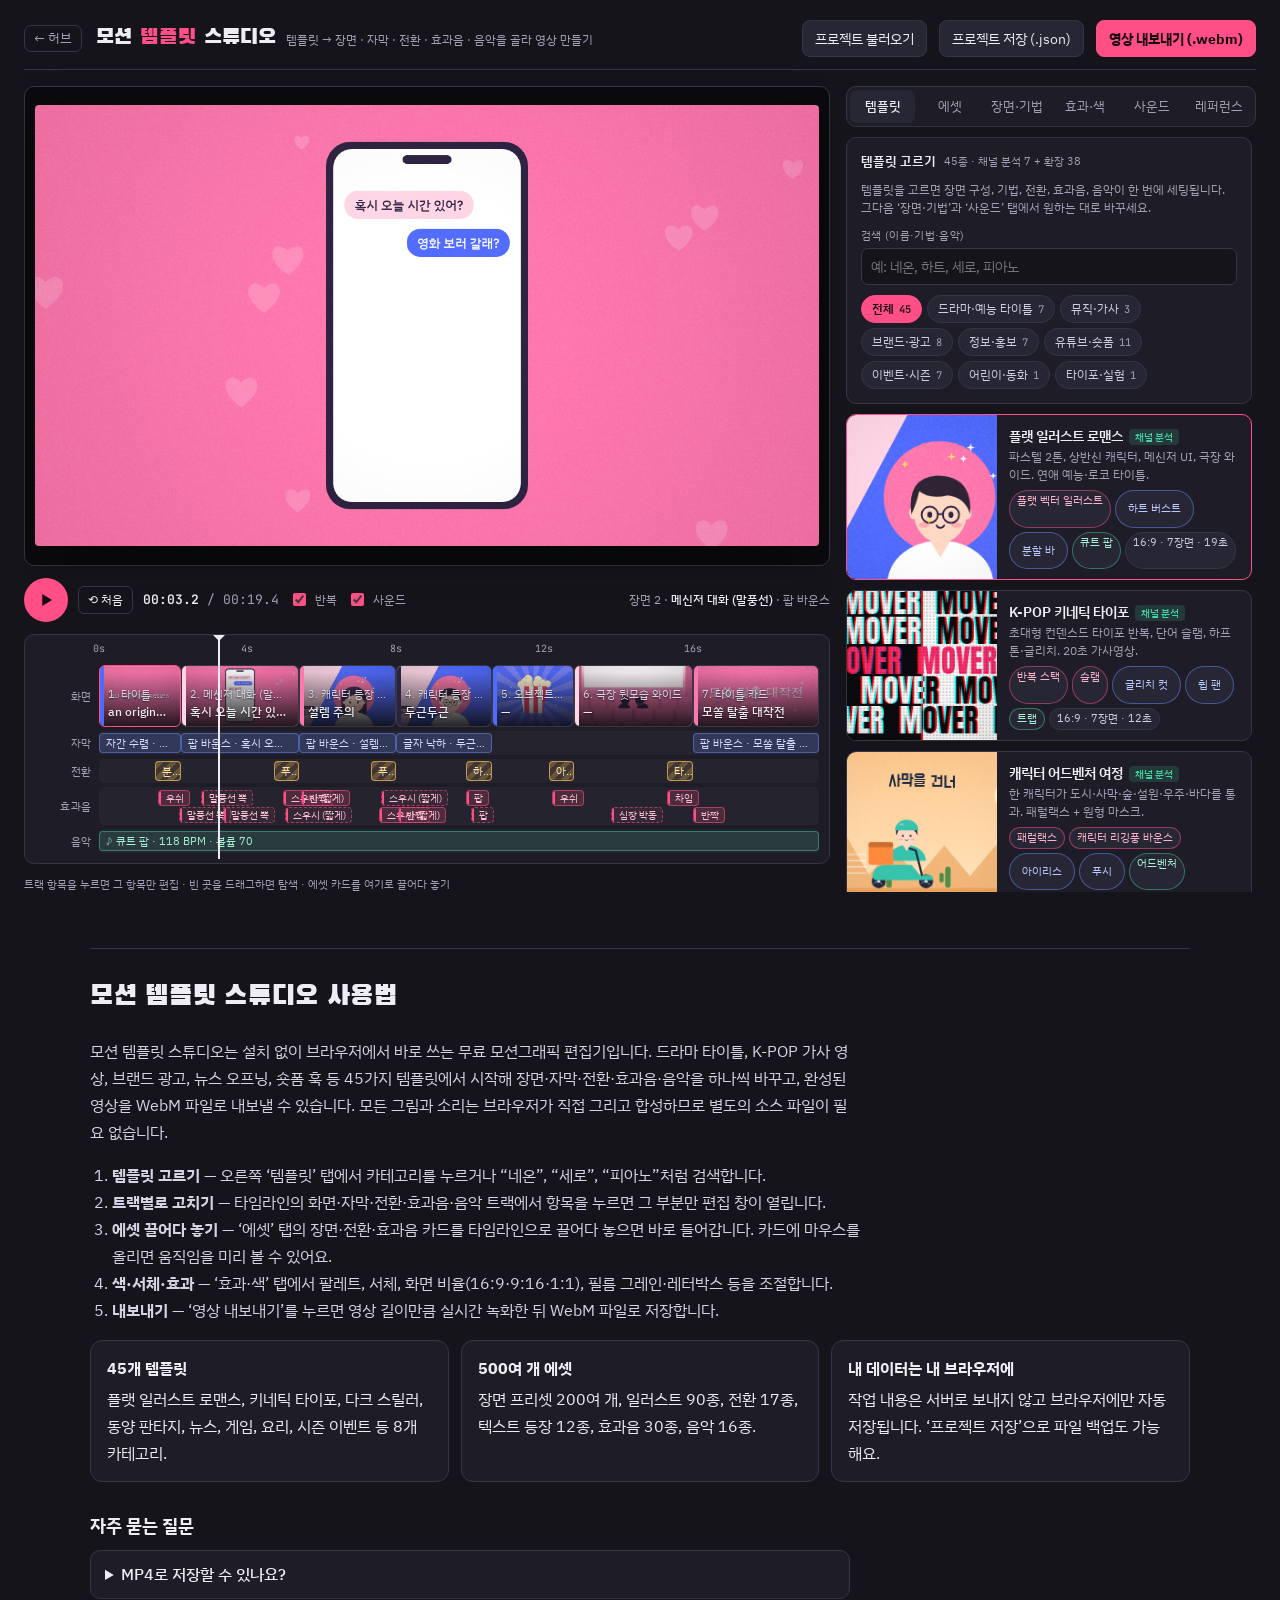
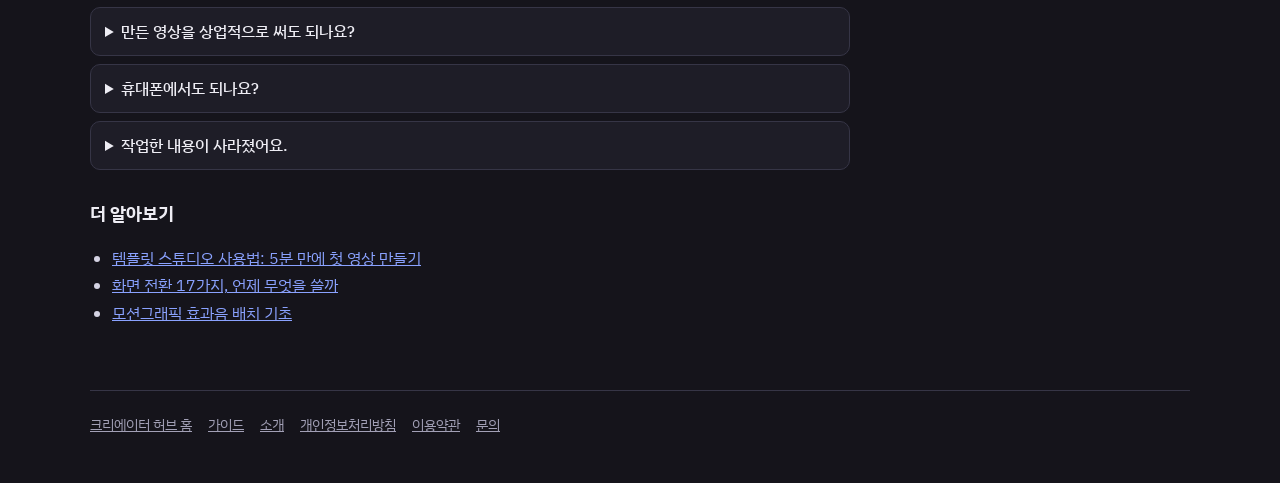
==== template-studio/index.html @ 1c4affe3 "Creator Hub: hub site, motion template studio, guides, AdSense-ready setup - Hub home, 5 motion grap" ====
<!doctype html>
<html lang="ko">
<head>
<meta charset="utf-8">
<meta name="viewport" content="width=device-width,initial-scale=1,viewport-fit=cover">
<title>모션 템플릿 스튜디오 — 무료 모션그래픽 템플릿 편집기 | Creator Hub</title>
<meta name="description" content="45개 모션그래픽 템플릿과 500여 개 에셋으로 장면·자막·전환·효과음·음악을 트랙별로 편집하고 WebM 영상으로 내보내는 무료 브라우저 도구. 설치·가입 없음.">
<link rel="canonical" href="https://xodid9977.github.io/creator-hub/template-studio/">
<meta property="og:type" content="website">
<meta property="og:site_name" content="Creator Hub">
<meta property="og:title" content="모션 템플릿 스튜디오">
<meta property="og:description" content="45개 모션그래픽 템플릿과 500여 개 에셋으로 장면·자막·전환·효과음·음악을 트랙별로 편집하고 WebM 영상으로 내보내는 무료 브라우저 도구. 설치·가입 없음.">
<meta property="og:url" content="https://xodid9977.github.io/creator-hub/template-studio/">
<meta name="theme-color" content="#15141b">
<link rel="icon" href="../assets/favicon.svg" type="image/svg+xml">
<!-- ADSENSE:START -->
<!-- ADSENSE:END -->
<link rel="preconnect" href="https://fonts.googleapis.com">
<link rel="preconnect" href="https://fonts.gstatic.com" crossorigin>
<link rel="stylesheet" href="https://fonts.googleapis.com/css2?family=Anton&family=Black+Han+Sans&family=Do+Hyeon&family=Gaegu:wght@400;700&family=Press+Start+2P&family=Gowun+Batang:wght@400;700&family=IBM+Plex+Sans+KR:wght@400;500;700&family=JetBrains+Mono:wght@400;600&family=Jua&family=Nanum+Brush+Script&family=Nanum+Myeongjo:wght@400;800&display=swap">
<style>
/* Layout: editing-suite shell — preview + timeline on the left, a tabbed inspector on the right; stacks on phones. Single dark look, like an NLE. */
:root{
  --ink:#15141b; --panel:#1e1d27; --panel-2:#272634; --line:#363546; --fg:#eeedf4; --muted:#a2a0b6;
  --accent:#ff4f86; --accent-2:#6b8bff; --ok:#45d6a6; --warn:#ffc35a;
  --f-display:"Black Han Sans","Do Hyeon",sans-serif;
  --f-body:"IBM Plex Sans KR",system-ui,sans-serif;
  --f-mono:"JetBrains Mono",ui-monospace,Consolas,monospace;
  color-scheme:dark;
}
html,body{height:100%}
body{background:var(--ink);color:var(--fg);font-family:var(--f-body);font-size:14px;line-height:1.5;
  padding-left:max(16px,env(safe-area-inset-left,0px));padding-right:max(16px,env(safe-area-inset-right,0px));padding-block:0;box-sizing:border-box}
*{box-sizing:border-box}
button,input,select,textarea{font:inherit;color:inherit}
button{cursor:pointer}
:focus-visible{outline:2px solid var(--accent-2);outline-offset:2px}
.app{display:grid;grid-template-columns:minmax(0,1fr) 410px;grid-template-rows:auto minmax(0,1fr);gap:0 16px;height:100%;max-width:1680px;margin:0 auto}
header.top{grid-column:1/-1;display:flex;align-items:center;gap:12px;flex-wrap:wrap;padding-block:12px;border-bottom:1px solid var(--line)}
.brand{display:flex;align-items:baseline;gap:10px;margin-right:auto;min-width:0}
.brand b{font-family:var(--f-display);font-size:22px;font-weight:400;letter-spacing:.01em}
.brand b i{font-style:normal;color:var(--accent)}
.brand span{color:var(--muted);font-size:12px}
.btn{border:1px solid var(--line);background:var(--panel-2);border-radius:8px;padding:7px 12px;display:inline-flex;align-items:center;gap:6px;white-space:nowrap}
.btn:hover{border-color:#4a4960}
.btn.primary{background:var(--accent);border-color:var(--accent);color:#1a0b12;font-weight:700}
.btn.primary:hover{filter:brightness(1.08)}
.btn.sm{padding:4px 9px;font-size:12px;border-radius:6px}
.btn.ghost{background:transparent}
.btn[disabled]{opacity:.45;cursor:not-allowed}
main.stage{display:flex;flex-direction:column;gap:12px;min-width:0;min-height:0;padding-block:16px;overflow:auto}
.viewer{background:#0b0b0f;border:1px solid var(--line);border-radius:10px;display:flex;align-items:center;justify-content:center;padding:10px;min-height:0;flex:1 1 auto}
.viewer canvas{display:block;max-width:100%;max-height:min(62vh,720px);width:auto;height:auto;border-radius:4px;background:#000;box-shadow:0 10px 40px rgba(0,0,0,.45)}
.transport{display:flex;align-items:center;gap:10px;flex-wrap:wrap}
.play{width:44px;height:44px;border-radius:50%;border:0;background:var(--accent);color:#1a0b12;display:grid;place-items:center}
.play svg{width:18px;height:18px}
.tc{font-family:var(--f-mono);font-variant-numeric:tabular-nums;font-size:13px;color:var(--muted)}
.tc b{color:var(--fg);font-weight:600}
.toggle{display:inline-flex;align-items:center;gap:6px;color:var(--muted);font-size:12px;cursor:pointer;user-select:none}
.toggle input{accent-color:var(--accent)}
.now{margin-left:auto;font-size:12px;color:var(--muted);min-width:0;overflow:hidden;text-overflow:ellipsis;white-space:nowrap}
.now b{color:var(--fg);font-weight:500}
/* timeline */
.tl{position:relative;background:var(--panel);border:1px solid var(--line);border-radius:10px;padding:26px 10px 10px;user-select:none;touch-action:none}
.tl-ruler{position:absolute;left:10px;right:10px;top:6px;height:14px;font-family:var(--f-mono);font-size:10px;color:var(--muted)}
.tl-ruler span{position:absolute;transform:translateX(-50%)}
.tl-track{position:relative;height:58px;display:flex;gap:0}
.tl-clip{position:relative;height:100%;border-radius:6px;padding:6px 8px;overflow:hidden;border:1px solid rgba(255,255,255,.08);background:var(--panel-2);min-width:0;text-align:left;cursor:pointer}
.tl-clip .k{display:block;font-size:11px;color:var(--muted);white-space:nowrap;overflow:hidden;text-overflow:ellipsis}
.tl-clip .x{display:block;font-size:12px;font-weight:500;white-space:nowrap;overflow:hidden;text-overflow:ellipsis}
.tl-clip .sw{position:absolute;left:0;top:0;bottom:0;width:4px}
.tl-clip.sel{border-color:var(--accent);box-shadow:inset 0 0 0 1px var(--accent)}
.tl-tr{position:absolute;top:-4px;bottom:-4px;border-radius:5px;background:repeating-linear-gradient(135deg,rgba(107,139,255,.35) 0 5px,rgba(107,139,255,.12) 5px 10px);border:1px solid rgba(107,139,255,.6);pointer-events:none}
.tl-cue{position:absolute;bottom:-8px;width:2px;height:6px;background:var(--warn);border-radius:1px}
.tl-head{position:absolute;top:2px;bottom:4px;width:2px;background:var(--fg);pointer-events:none}
.tl-head:before{content:"";position:absolute;top:-2px;left:-5px;border:6px solid transparent;border-top-color:var(--fg)}
.legend{display:flex;gap:14px;flex-wrap:wrap;font-size:11px;color:var(--muted)}
.legend i{display:inline-block;width:12px;height:8px;border-radius:2px;margin-right:5px;vertical-align:middle}
/* inspector */
aside.insp{display:flex;flex-direction:column;min-height:0;padding-block:16px}
.tabs{display:flex;gap:2px;background:var(--panel);border:1px solid var(--line);border-radius:10px;padding:3px}
.tabs button{flex:1;border:0;background:transparent;border-radius:7px;padding:7px 4px;color:var(--muted);font-size:13px}
.tabs button[aria-selected="true"]{background:var(--panel-2);color:var(--fg);font-weight:500}
.pane{flex:1;overflow:auto;margin-top:10px;padding-right:4px;min-height:0}
.sec{background:var(--panel);border:1px solid var(--line);border-radius:10px;padding:14px;margin-bottom:10px}
.sec h3{margin:0 0 10px;font-size:13px;font-weight:600;display:flex;align-items:center;gap:8px}
.sec h3 small{font-weight:400;color:var(--muted);font-size:11px}
.hint{color:var(--muted);font-size:12px;margin:0 0 10px;text-wrap:pretty}
.field{display:grid;gap:4px;margin-bottom:10px}
.field label,.lbl{font-size:11px;color:var(--muted);letter-spacing:.03em}
.row2{display:grid;grid-template-columns:1fr 1fr;gap:8px}
select,input[type=text],textarea,input[type=number]{width:100%;background:var(--ink);border:1px solid var(--line);border-radius:7px;padding:7px 9px}
textarea{resize:vertical;min-height:58px}
input[type=range]{width:100%;accent-color:var(--accent)}
.rangeval{font-family:var(--f-mono);font-size:11px;color:var(--fg);float:right}
/* template cards */
.tgrid{display:grid;grid-template-columns:1fr;gap:10px}
.tcard{background:var(--panel);border:1px solid var(--line);border-radius:10px;overflow:hidden;display:grid;grid-template-columns:150px minmax(0,1fr);text-align:left;padding:0}
.tcard.cur{border-color:var(--accent)}
.tcard canvas{width:150px;height:100%;min-height:96px;object-fit:cover;display:block;background:#000}
.tcard .b{padding:10px 12px;min-width:0}
.tcard .n{font-weight:600;font-size:14px;margin-bottom:2px}
.catbar{display:flex;flex-wrap:wrap;gap:5px}
.catbar button{border:1px solid var(--line);background:var(--panel-2);border-radius:99px;padding:4px 10px;font-size:12px;color:#cfcde0}
.catbar button span{color:var(--muted);font-family:var(--f-mono);font-size:10.5px;margin-left:2px}
.catbar button[aria-pressed="true"]{background:var(--accent);border-color:var(--accent);color:#1a0b12;font-weight:600}
.catbar button[aria-pressed="true"] span{color:#1a0b12}
.tcard .d{font-size:12px;color:var(--muted);margin-bottom:6px}
.chips{display:flex;flex-wrap:wrap;gap:4px}
.chip{font-size:10.5px;padding:2px 7px;border-radius:99px;background:var(--panel-2);color:#cfcde0;border:1px solid var(--line);white-space:nowrap}
.chip.a{border-color:rgba(255,79,134,.5);color:#ffb3cb}
.chip.b{border-color:rgba(107,139,255,.5);color:#bccbff}
.chip.c{border-color:rgba(69,214,166,.45);color:#a6f0d6}
/* scene list */
.slist{display:grid;gap:4px;margin-bottom:10px}
.sitem{display:grid;grid-template-columns:22px 8px minmax(0,1fr) auto;align-items:center;gap:8px;padding:7px 9px;border-radius:8px;border:1px solid transparent;background:var(--panel-2);text-align:left}
.sitem.sel{border-color:var(--accent)}
.sitem .i{font-family:var(--f-mono);font-size:11px;color:var(--muted)}
.sitem .sw{width:8px;height:22px;border-radius:2px}
.sitem .t{min-width:0;overflow:hidden;text-overflow:ellipsis;white-space:nowrap;font-size:13px}
.sitem .t small{color:var(--muted);margin-left:6px}
.sitem .d{font-family:var(--f-mono);font-size:11px;color:var(--muted)}
.tools{display:flex;gap:6px;flex-wrap:wrap}
.swatches{display:flex;gap:6px;flex-wrap:wrap}
.swatches label{display:grid;gap:2px;justify-items:center;font-size:10px;color:var(--muted)}
.swatches input{width:42px;height:32px;border:1px solid var(--line);border-radius:6px;background:none;padding:2px}
/* sound */
.mlist{display:grid;gap:6px}
.mitem{display:grid;grid-template-columns:auto minmax(0,1fr) auto;gap:10px;align-items:center;padding:8px 10px;border-radius:8px;background:var(--panel-2);border:1px solid transparent}
.mitem.sel{border-color:var(--accent)}
.mitem input{accent-color:var(--accent)}
.mitem .n{font-size:13px;font-weight:500}
.mitem .d{font-size:11px;color:var(--muted)}
.sfxgrid{display:grid;grid-template-columns:repeat(3,minmax(0,1fr));gap:6px}
.sfxbtn{display:flex;align-items:center;gap:6px;padding:7px 8px;border-radius:7px;background:var(--panel-2);border:1px solid var(--line);font-size:12px;text-align:left;min-width:0}
.sfxbtn span{overflow:hidden;text-overflow:ellipsis;white-space:nowrap}
.sfxbtn:before{content:"";flex:none;border-left:7px solid var(--accent);border-top:5px solid transparent;border-bottom:5px solid transparent}
/* reference */
.ref h4{margin:0 0 4px;font-size:14px}
.ref .obs{margin:6px 0 8px;padding-left:16px;color:#d5d3e4;font-size:12.5px}
.ref .obs li{margin-bottom:2px}
.vlist{display:grid;gap:2px;margin-top:6px}
.vlist a{color:var(--accent-2);font-size:12px;text-decoration:none;display:flex;justify-content:space-between;gap:8px}
.vlist a:hover{text-decoration:underline}
.vlist a span{color:var(--muted);font-family:var(--f-mono);font-size:11px;flex:none}
.badge{font-size:10px;padding:1px 6px;border-radius:4px;background:rgba(69,214,166,.15);color:var(--ok);margin-left:6px;font-weight:500}
.badge.inf{background:rgba(255,195,90,.12);color:var(--warn)}
.dict{display:grid;gap:6px}
.dict .it{display:grid;grid-template-columns:minmax(0,1fr) auto;gap:8px;align-items:center;padding:7px 9px;border-radius:7px;background:var(--panel-2)}
.dict .it b{font-size:12.5px;font-weight:500}
.dict .it p{margin:0;font-size:11.5px;color:var(--muted)}
/* toast + modal */
.toast{position:fixed;left:50%;bottom:calc(20px + env(safe-area-inset-bottom,0px));transform:translateX(-50%);background:var(--panel-2);border:1px solid var(--line);padding:9px 14px;border-radius:9px;display:flex;gap:10px;align-items:center;z-index:50;box-shadow:0 8px 30px rgba(0,0,0,.4);max-width:calc(100vw - 32px)}
.modal{position:fixed;inset:0;background:rgba(5,5,8,.72);display:grid;place-items:center;z-index:40;padding:16px}
.modal .card{background:var(--panel);border:1px solid var(--line);border-radius:12px;padding:18px;width:min(640px,100%);max-height:100%;overflow:auto}
.modal h2{margin:0 0 6px;font-size:16px}
.bar{height:6px;border-radius:3px;background:var(--panel-2);overflow:hidden;margin:12px 0}
.bar i{display:block;height:100%;width:0;background:var(--accent)}
.modal video{width:100%;border-radius:8px;background:#000;margin:8px 0}
/* wide inspector (asset library) */
.app.wide{grid-template-columns:minmax(0,1fr) min(780px,56vw)}
.tabs button{padding:7px 2px;font-size:12.5px}
/* timeline thumbnails */
.tl-clip{padding:0}
.tl-clip .tl-th{position:absolute;inset:0;width:100%;height:100%;object-fit:cover;display:block;opacity:.92}
.tl-clip .lab{position:absolute;left:0;right:0;bottom:0;padding:14px 8px 5px;background:linear-gradient(transparent,rgba(10,10,14,.88));text-align:left}
.tl-clip .k,.tl-clip .x{text-shadow:0 1px 2px rgba(0,0,0,.6)}
.tl-clip .k{color:#d5d3e4}
.tl-track{height:62px}
/* multi-track timeline */
.tl{padding:26px 10px 10px 74px}
.tl-ruler{left:74px}
.tl-row{position:relative;margin-top:4px}
.tl-lab{position:absolute;left:-66px;width:58px;top:50%;transform:translateY(-50%);font-size:11px;color:var(--muted);text-align:right;letter-spacing:.02em}
.tl-lane{position:relative;height:24px;background:rgba(255,255,255,.03);border-radius:5px}
.tl-lane.sfx{height:38px}
.tl-it{position:absolute;top:2px;bottom:2px;border-radius:4px;padding:0 6px;font-size:10.5px;line-height:18px;white-space:nowrap;overflow:hidden;text-overflow:ellipsis;border:1px solid transparent;cursor:pointer;min-width:8px;text-align:left}
.tl-it.text{background:rgba(107,139,255,.2);border-color:rgba(107,139,255,.5);color:#d6deff}
.tl-it.trans{background:repeating-linear-gradient(135deg,rgba(255,195,90,.3) 0 5px,rgba(255,195,90,.12) 5px 10px);border-color:rgba(255,195,90,.65);color:#ffe2ad}
.tl-it.sfx{top:auto;bottom:auto;height:16px;line-height:14px;font-size:10px;padding:0 5px 0 7px;max-width:96px;background:rgba(255,79,134,.18);border-color:rgba(255,79,134,.55);color:#ffc1d4}
.tl-it.sfx:before{content:"";position:absolute;left:0;top:0;bottom:0;width:2px;background:var(--accent)}
.tl-it.sfx.auto{background:rgba(255,79,134,.08);border-style:dashed}
.tl-it.music{left:0;right:0;background:rgba(69,214,166,.13);border-color:rgba(69,214,166,.45);color:#a6f0d6}
.tl-it.music.none{background:transparent;border-style:dashed;color:var(--muted)}
.tl-it.sel{box-shadow:0 0 0 2px var(--fg);z-index:2}
.tl-it:hover{filter:brightness(1.2)}
/* focus bar in scene pane */
.focusbar{display:flex;align-items:center;gap:8px;flex-wrap:wrap}
.focusbar h3{margin:0}
.seg{display:flex;gap:2px;background:var(--ink);border:1px solid var(--line);border-radius:8px;padding:2px;width:100%}
.seg button{flex:1;border:0;background:transparent;border-radius:6px;padding:5px 2px;font-size:12px;color:var(--muted)}
.seg button[aria-pressed="true"]{background:var(--panel-2);color:var(--fg);font-weight:600}
.seg button i{display:inline-block;width:8px;height:8px;border-radius:2px;margin-right:4px;vertical-align:middle}
.cuelist{display:grid;gap:4px;margin-bottom:10px}
.cue{display:grid;grid-template-columns:52px 64px minmax(0,1fr) auto;gap:6px;align-items:center;padding:5px 7px;background:var(--panel-2);border-radius:7px;font-size:12px}
.cue .tm{font-family:var(--f-mono);font-size:11px;color:var(--muted)}
.cue .src{font-size:11px;color:#ffc1d4}
.cue select{padding:4px 6px;font-size:12px}
.cue.hi{box-shadow:0 0 0 2px var(--accent)}
.tl-drop{position:absolute;top:22px;bottom:6px;width:3px;background:var(--ok);border-radius:2px;pointer-events:none;box-shadow:0 0 0 3px rgba(69,214,166,.25);z-index:3}
.tl-drop.box{width:auto;background:rgba(69,214,166,.18);border:2px solid var(--ok)}
.tl.dragging{outline:2px dashed rgba(69,214,166,.6);outline-offset:3px}
/* storyboard list */
.sitem{grid-template-columns:104px minmax(0,1fr);gap:10px;padding:6px}
.sitem canvas{width:104px;height:58px;border-radius:5px;display:block;background:#000}
.sitem .t{display:grid;gap:1px;white-space:normal}
.sitem .t b{font-weight:500;font-size:13px;overflow:hidden;text-overflow:ellipsis;white-space:nowrap}
.sitem .t .i{font-family:var(--f-mono);font-size:10.5px;color:var(--muted)}
.sitem .t .mini{font-size:11px;color:var(--muted);overflow:hidden;text-overflow:ellipsis;white-space:nowrap}
/* visual pickers */
.pick{border:1px solid var(--line);border-radius:9px;margin-bottom:10px;background:var(--ink)}
.pick summary{display:grid;grid-template-columns:96px minmax(0,1fr) auto;gap:10px;align-items:center;padding:6px;cursor:pointer;list-style:none}
.pick summary::-webkit-details-marker{display:none}
.pick summary canvas{width:96px;height:54px;border-radius:5px;background:#000;display:block}
.pick summary small{display:block;font-size:11px;color:var(--muted)}
.pick summary b{font-weight:500;font-size:13px}
.pick .pchev{font-size:11.5px;color:var(--accent-2);padding-right:6px}
.pick[open] .pchev{color:var(--muted)}
.pgrid{display:grid;grid-template-columns:repeat(auto-fill,minmax(104px,1fr));gap:6px;padding:0 6px 8px;max-height:360px;overflow:auto}
.pitem{display:grid;gap:3px;padding:3px;border-radius:7px;border:1px solid transparent;background:var(--panel-2);text-align:left;font-size:11px;color:#cfcde0;min-width:0}
.pitem canvas{width:100%;height:auto;aspect-ratio:16/9;border-radius:4px;display:block;background:#000}
.pitem span{overflow:hidden;text-overflow:ellipsis;white-space:nowrap;padding:0 2px}
.pitem.on{border-color:var(--accent)}
.pitem:hover{border-color:#5a5970}
/* asset library */
.libhead{display:flex;gap:8px;align-items:center;flex-wrap:wrap}
.libhead input{flex:1;min-width:160px}
.agrid{display:grid;grid-template-columns:repeat(auto-fill,minmax(160px,1fr));gap:8px}
.acard{background:var(--panel);border:1px solid var(--line);border-radius:9px;overflow:hidden;display:flex;flex-direction:column;min-width:0;cursor:grab}
.acard:active{cursor:grabbing}
.acard:hover{border-color:#55546c}
.acard canvas{width:100%;height:auto;aspect-ratio:16/9;display:block;background:#000}
.acard .ab{padding:7px 8px 8px;display:grid;gap:2px;min-width:0}
.acard .ab b{font-size:12.5px;font-weight:500;overflow:hidden;text-overflow:ellipsis;white-space:nowrap}
.acard .ab small{font-size:11px;color:var(--muted);overflow:hidden;text-overflow:ellipsis;white-space:nowrap}
.acard .aact{display:flex;gap:4px;flex-wrap:wrap;margin-top:4px}
.acard .aact button{border:1px solid var(--line);background:var(--panel-2);border-radius:6px;padding:3px 7px;font-size:11px}
.acard .aact button:first-child{background:var(--accent);border-color:var(--accent);color:#1a0b12;font-weight:600}
.acard .aact button.danger{color:#ff9aa9}
.libstatus{font-size:12px;color:var(--muted);display:flex;gap:6px;align-items:center}
.libstatus i{width:8px;height:8px;border-radius:50%;background:var(--muted);display:inline-block}
.libstatus.live i{background:var(--ok)}
.empty{border:1px dashed var(--line);border-radius:10px;padding:18px;text-align:center;color:var(--muted);font-size:12.5px}
@media (max-width:980px){
  .app{grid-template-columns:minmax(0,1fr);grid-template-rows:auto auto auto;height:auto}
  main.stage{overflow:visible}
  aside.insp{padding-top:0}
  .pane{overflow:visible}
  .viewer canvas{max-height:70vh}
}
@media (max-width:520px){
  .tcard{grid-template-columns:110px minmax(0,1fr)}
  .tcard canvas{width:110px}
  .sfxgrid{grid-template-columns:repeat(2,minmax(0,1fr))}
  .brand span{display:none}
}
@media (prefers-reduced-motion:reduce){*{scroll-behavior:auto}}
</style>

<style>
/* standalone page: app fills the first screen, guide content below */
html,body{height:auto}
.app{height:100vh;height:100dvh;min-height:680px}
.hub-back{color:var(--muted);text-decoration:none;font-size:13px;border:1px solid var(--line);border-radius:7px;padding:3px 9px;margin-right:4px;align-self:center}
.hub-back:hover{color:var(--fg);border-color:#55546c}
.tool-about{max-width:1100px;margin:40px auto 0;padding-block:24px 8px;border-top:1px solid var(--line);font-size:15.5px;line-height:1.75}
.tool-about h2{font-family:var(--f-display);font-weight:400;font-size:28px;margin:0 0 8px}
.tool-about h3{font-size:18px;margin:28px 0 8px}
.tool-about p,.tool-about li{color:#d5d3e4;max-width:760px}
.tool-about ol,.tool-about ul{padding-left:22px}
.tool-about a{color:#8aa2ff}
.tool-about .cols{display:grid;grid-template-columns:repeat(auto-fit,minmax(260px,1fr));gap:12px;margin-top:12px}
.tool-about .cols div{background:var(--panel);border:1px solid var(--line);border-radius:12px;padding:14px 16px}
.tool-about .cols b{display:block;margin-bottom:4px}
.tool-about details{background:var(--panel);border:1px solid var(--line);border-radius:10px;padding:10px 14px;margin-bottom:8px;max-width:760px}
.tool-about summary{cursor:pointer;font-weight:500}
.ad-slot{margin:28px auto;text-align:center;max-width:970px}
.ad-slot[hidden]{display:none!important}
.ad-label{display:block;font-size:11px;color:var(--muted);letter-spacing:.08em;margin-bottom:4px}
.studio-foot{max-width:1100px;margin:40px auto 0;padding-block:24px 40px;border-top:1px solid var(--line);color:var(--muted);font-size:13.5px;display:flex;gap:16px;flex-wrap:wrap}
.studio-foot a{color:var(--muted)}
@media (max-width:980px){.app{height:auto;min-height:0}}
</style>
</head>
<body>
<div class="app">
  <header class="top">
    <div class="brand"><a class="hub-back" href="../">← 허브</a><b>모션 <i>템플릿</i> 스튜디오</b><span>템플릿 → 장면 · 자막 · 전환 · 효과음 · 음악을 골라 영상 만들기</span></div>
    <button class="btn" id="btn-import" type="button">프로젝트 불러오기</button>
    <button class="btn" id="btn-save" type="button">프로젝트 저장 (.json)</button>
    <button class="btn primary" id="btn-export" type="button">영상 내보내기 (.webm)</button>
    <input type="file" id="file-import" accept=".json,application/json" hidden>
  </header>

  <main class="stage">
    <div class="viewer"><canvas id="cv" width="1280" height="720" aria-label="미리보기"></canvas></div>
    <div class="transport">
      <button class="play" id="btn-play" type="button" aria-label="재생"><svg viewBox="0 0 24 24" fill="currentColor"><path id="play-ico" d="M7 4l13 8-13 8z"/></svg></button>
      <button class="btn sm ghost" id="btn-start" type="button" aria-label="처음으로">⟲ 처음</button>
      <div class="tc"><b id="tc-now">00:00.0</b> / <span id="tc-total">00:00.0</span></div>
      <label class="toggle"><input type="checkbox" id="chk-loop" checked> 반복</label>
      <label class="toggle"><input type="checkbox" id="chk-sound" checked> 사운드</label>
      <div class="now" id="now-label"></div>
    </div>
    <div class="tl" id="tl">
      <div class="tl-ruler" id="tl-ruler"></div>
      <div class="tl-row"><span class="tl-lab">화면</span><div class="tl-track" id="tl-track"></div></div>
      <div class="tl-row"><span class="tl-lab">자막</span><div class="tl-lane" id="tl-text"></div></div>
      <div class="tl-row"><span class="tl-lab">전환</span><div class="tl-lane" id="tl-trans"></div></div>
      <div class="tl-row"><span class="tl-lab">효과음</span><div class="tl-lane sfx" id="tl-sfx"></div></div>
      <div class="tl-row"><span class="tl-lab">음악</span><div class="tl-lane" id="tl-music"></div></div>
      <div class="tl-head" id="tl-head"></div>
      <div class="tl-drop" id="tl-drop" hidden></div>
    </div>
    <div class="legend"><span>트랙 항목을 누르면 그 항목만 편집 · 빈 곳을 드래그하면 탐색 · 에셋 카드를 여기로 끌어다 놓기</span></div>
  </main>

  <aside class="insp">
    <div class="tabs" role="tablist">
      <button role="tab" data-tab="tpl" aria-selected="true">템플릿</button>
      <button role="tab" data-tab="lib" aria-selected="false">에셋</button>
      <button role="tab" data-tab="scene" aria-selected="false">장면·기법</button>
      <button role="tab" data-tab="look" aria-selected="false">효과·색</button>
      <button role="tab" data-tab="sound" aria-selected="false">사운드</button>
      <button role="tab" data-tab="ref" aria-selected="false">레퍼런스</button>
    </div>
    <div class="pane" id="pane"></div>
  </aside>
</div>
<section class="tool-about" id="how-to">
<h2>모션 템플릿 스튜디오 사용법</h2>
<p>모션 템플릿 스튜디오는 설치 없이 브라우저에서 바로 쓰는 무료 모션그래픽 편집기입니다. 드라마 타이틀, K-POP 가사 영상, 브랜드 광고, 뉴스 오프닝, 숏폼 훅 등 45가지 템플릿에서 시작해 장면·자막·전환·효과음·음악을 하나씩 바꾸고, 완성된 영상을 WebM 파일로 내보낼 수 있습니다. 모든 그림과 소리는 브라우저가 직접 그리고 합성하므로 별도의 소스 파일이 필요 없습니다.</p>
<ol>
<li><b>템플릿 고르기</b> — 오른쪽 ‘템플릿’ 탭에서 카테고리를 누르거나 “네온”, “세로”, “피아노”처럼 검색합니다.</li>
<li><b>트랙별로 고치기</b> — 타임라인의 화면·자막·전환·효과음·음악 트랙에서 항목을 누르면 그 부분만 편집 창이 열립니다.</li>
<li><b>에셋 끌어다 놓기</b> — ‘에셋’ 탭의 장면·전환·효과음 카드를 타임라인으로 끌어다 놓으면 바로 들어갑니다. 카드에 마우스를 올리면 움직임을 미리 볼 수 있어요.</li>
<li><b>색·서체·효과</b> — ‘효과·색’ 탭에서 팔레트, 서체, 화면 비율(16:9·9:16·1:1), 필름 그레인·레터박스 등을 조절합니다.</li>
<li><b>내보내기</b> — ‘영상 내보내기’를 누르면 영상 길이만큼 실시간 녹화한 뒤 WebM 파일로 저장합니다.</li>
</ol>
<div class="ad-slot" data-slot="studio-about" hidden></div>
<div class="cols">
<div><b>45개 템플릿</b>플랫 일러스트 로맨스, 키네틱 타이포, 다크 스릴러, 동양 판타지, 뉴스, 게임, 요리, 시즌 이벤트 등 8개 카테고리.</div>
<div><b>500여 개 에셋</b>장면 프리셋 200여 개, 일러스트 90종, 전환 17종, 텍스트 등장 12종, 효과음 30종, 음악 16종.</div>
<div><b>내 데이터는 내 브라우저에</b>작업 내용은 서버로 보내지 않고 브라우저에만 자동 저장됩니다. ‘프로젝트 저장’으로 파일 백업도 가능해요.</div>
</div>
<h3>자주 묻는 질문</h3>
<details><summary>MP4로 저장할 수 있나요?</summary><p>브라우저 녹화 기능은 WebM 형식으로 저장합니다. MP4가 필요하면 HandBrake, 캡컷, 프리미어 프로 같은 프로그램에서 WebM을 열어 변환하세요.</p></details>
<details><summary>만든 영상을 상업적으로 써도 되나요?</summary><p>네. 스튜디오의 일러스트·음악·효과음은 모두 코드로 새로 만든 것이라 자유롭게 쓸 수 있습니다. 직접 올린 음악·효과음 파일의 권리는 올린 분이 확인해 주세요.</p></details>
<details><summary>휴대폰에서도 되나요?</summary><p>편집과 미리보기는 됩니다. 다만 끌어다 놓기와 영상 내보내기는 데스크톱 크롬·엣지에서 가장 안정적입니다.</p></details>
<details><summary>작업한 내용이 사라졌어요.</summary><p>작업 내용은 브라우저 저장소에 자동 저장되므로, 브라우저 기록·사이트 데이터를 지우거나 시크릿 창을 닫으면 사라집니다. 중요한 작업은 ‘프로젝트 저장(.json)’으로 파일을 보관하세요.</p></details>
<h3>더 알아보기</h3>
<ul><li><a href="../guides/studio-tutorial.html">템플릿 스튜디오 사용법: 5분 만에 첫 영상 만들기</a></li><li><a href="../guides/transitions.html">화면 전환 17가지, 언제 무엇을 쓸까</a></li><li><a href="../guides/sound-design.html">모션그래픽 효과음 배치 기초</a></li></ul>
</section>
<footer class="studio-foot"><a href="../">크리에이터 허브 홈</a><a href="../guides/">가이드</a><a href="../about.html">소개</a><a href="../privacy.html">개인정보처리방침</a><a href="../terms.html">이용약관</a><a href="../contact.html">문의</a></footer>
<div id="toast-root"></div>
<div id="modal-root"></div>

<script>
/* ============================================================
   0. utilities
============================================================ */
const TAU=Math.PI*2;
const $=s=>document.querySelector(s);
const clamp=(v,a=0,b=1)=>Math.min(b,Math.max(a,v));
const lerp=(a,b,t)=>a+(b-a)*t;
const pr=(t,a,d)=>clamp((t-a)/d);
const E={
  linear:t=>t,
  outCubic:t=>1-Math.pow(1-t,3),
  inCubic:t=>t*t*t,
  inOutCubic:t=>t<.5?4*t*t*t:1-Math.pow(-2*t+2,3)/2,
  outBack:t=>{const c1=1.70158,c3=c1+1;return 1+c3*Math.pow(t-1,3)+c1*Math.pow(t-1,2)},
  outExpo:t=>t>=1?1:1-Math.pow(2,-10*t),
  inOutExpo:t=>t<=0?0:t>=1?1:t<.5?Math.pow(2,20*t-10)/2:(2-Math.pow(2,-20*t+10))/2,
  outElastic:t=>t<=0?0:t>=1?1:Math.pow(2,-10*t)*Math.sin((t*10-.75)*(TAU/3))+1,
};
function hash(a,b=0){let h=Math.imul((a|0)^0x9e3779b9,0x85ebca6b)^Math.imul((b|0)+0x632be5ab,0xc2b2ae35);h^=h>>>15;h=Math.imul(h,0x2c1b3c6d);h^=h>>>12;h=Math.imul(h,0x297a2d39);h^=h>>>15;return (h>>>0)/4294967296}
function hexRgb(h){h=String(h||'#000').replace('#','');if(h.length===3)h=h.split('').map(x=>x+x).join('');const n=parseInt(h,16)||0;return[n>>16&255,n>>8&255,n&255]}
const rgba=(h,a)=>{const[r,g,b]=hexRgb(h);return`rgba(${r},${g},${b},${a})`};
function shade(h,k){const[r,g,b]=hexRgb(h);const f=v=>Math.round(k<0?v*(1+k):v+(255-v)*k);return`rgb(${f(r)},${f(g)},${f(b)})`}
const esc=s=>String(s??'').replace(/[&<>"']/g,c=>({'&':'&amp;','<':'&lt;','>':'&gt;','"':'&quot;',"'":'&#39;'}[c]));
const fmt=t=>{t=Math.max(0,t);const m=Math.floor(t/60),s=t-m*60;return String(m).padStart(2,'0')+':'+s.toFixed(1).padStart(4,'0')};
function rr(c,x,y,w,h,r){c.beginPath();if(c.roundRect)c.roundRect(x,y,w,h,r);else c.rect(x,y,w,h)}
function heartPath(c,cx,cy,s){c.beginPath();c.moveTo(cx,cy+s*.9);c.bezierCurveTo(cx+s*1.45,cy-.05*s,cx+s*.75,cy-s*1.15,cx,cy-s*.42);c.bezierCurveTo(cx-s*.75,cy-s*1.15,cx-s*1.45,cy-.05*s,cx,cy+s*.9);c.closePath()}
function starPath(c,cx,cy,r,r2,n=5,rot=-Math.PI/2){c.beginPath();for(let i=0;i<n*2;i++){const a=rot+i*Math.PI/n,R=i%2?r2:r;c.lineTo(cx+Math.cos(a)*R,cy+Math.sin(a)*R)}c.closePath()}
const mf=m=>440*Math.pow(2,(m-69)/12);

/* ============================================================
   1. fonts
============================================================ */
const FONTS={
  bhs:{label:'블랙한산스 (임팩트 고딕)',css:"'Black Han Sans','Do Hyeon',sans-serif"},
  anton:{label:'Anton (라틴 컨덴스드)',css:"'Anton','Black Han Sans',sans-serif"},
  jua:{label:'주아 (둥근 손글씨풍)',css:"'Jua','Do Hyeon',sans-serif"},
  dohyeon:{label:'도현 (각진 고딕)',css:"'Do Hyeon',sans-serif"},
  gowun:{label:'고운바탕 (시네마 세리프)',css:"'Gowun Batang','Nanum Myeongjo',serif"},
  myeongjo:{label:'나눔명조 (클래식 세리프)',css:"'Nanum Myeongjo',serif"},
  brush:{label:'나눔붓 (붓글씨)',css:"'Nanum Brush Script','Gowun Batang',cursive"},
  plex:{label:'IBM Plex Sans KR (본문)',css:"'IBM Plex Sans KR',sans-serif"},
  mono:{label:'JetBrains Mono (코드·데이터)',css:"'JetBrains Mono',monospace"},
  pixel:{label:'Press Start 2P (픽셀 게임)',css:"'Press Start 2P','Black Han Sans',monospace"},
  gaegu:{label:'개구 (손글씨)',css:"'Gaegu','Jua',cursive"},
};

/* ============================================================
   2. text engine with entrance techniques
============================================================ */
const ENTR={
  none:{label:'없음 (즉시 표시)',d:'기법 없이 바로 보입니다.'},
  fade:{label:'페이드 인',d:'불투명도만 부드럽게 올립니다. 가장 무난한 등장.'},
  pop:{label:'팝 바운스',d:'글자마다 오버슈트 스케일로 튀어나옵니다. 플랫 일러스트·예능 타이틀.'},
  slideUp:{label:'마스크 슬라이드 업',d:'줄 단위 마스크 안에서 아래→위로 올라옵니다. 정보형·프로모션.'},
  typewriter:{label:'타자기',d:'한 글자씩 찍힙니다. 메신저·자막 연출.'},
  slam:{label:'슬램 (임팩트)',d:'큰 배율에서 순간적으로 내리꽂힙니다. 비트 맞춘 키네틱 타이포.'},
  blur:{label:'블러 인',d:'흐림에서 초점이 맞습니다. 시네마틱·판타지 타이틀.'},
  drop:{label:'글자 낙하',d:'글자가 회전하며 떨어져 자리 잡습니다. 경쾌한 캐릭터물.'},
  flicker:{label:'깜빡임 (형광등)',d:'불규칙하게 깜빡이다 켜집니다. 스릴러·호러.'},
  tracking:{label:'자간 수렴',d:'넓은 자간에서 천천히 모입니다. 드라마 크레딧의 정석.'},
  mask:{label:'좌→우 마스크',d:'왼쪽부터 가려진 영역이 열립니다. 그리드·모던 타이틀.'},
  scramble:{label:'글자 스크램블',d:'랜덤 문자가 돌다가 정답으로 고정됩니다. 테크·글리치.'},
};
const SCR='ABCDEFGHJKLMNPQRSTUVWXYZ#%&@$0123456789';
function drawText(c,text,x,y,o){
  if(text==null||text==='')return;
  const size=o.size,ent=o.entrance||'fade';
  const lt=(o.lt||0)-(o.delay||0);
  if(lt<0&&ent!=='none')return;
  const lines=String(text).split('\n');
  const lh=size*(o.lineH||1.12);
  c.save();
  c.font=`${o.weight||'400'} ${size}px ${o.font}`;
  c.textBaseline='middle';
  let spacing=(o.spacing||0)*size,alphaAll=o.alpha??1;
  if(ent==='tracking'){const p=E.outCubic(pr(lt,0,1.8));spacing+=(1-p)*size*.9;alphaAll*=pr(lt,0,1)}
  if(ent==='fade')alphaAll*=E.outCubic(pr(lt,0,.6));
  if(ent==='slam'){const p=pr(lt,0,.16);const s=1+2.4*(1-E.outCubic(p));c.translate(x,y);c.scale(s,s);c.translate(-x,-y);alphaAll*=clamp(p*3)}
  if(o.skew){c.translate(x,y);c.transform(1,0,o.skew,1,0,0);c.translate(-x,-y)}
  const blockH=lh*lines.length;
  let n=0;
  lines.forEach((line,li)=>{
    const chars=[...line];
    const ws=chars.map(ch=>c.measureText(ch).width+spacing);
    const tw=ws.reduce((a,b)=>a+b,0)-spacing;
    const sx=o.align==='left'?x:o.align==='right'?x-tw:x-tw/2;
    const ly=y-blockH/2+lh*(li+.5);
    c.save();
    if(ent==='slideUp'){c.beginPath();c.rect(sx-size,ly-lh*.62,tw+size*2,lh*1.24);c.clip()}
    if(ent==='mask'){const p=E.inOutCubic(pr(lt-li*.15,0,.8));c.beginPath();c.rect(sx-size*.3,ly-lh,(tw+size*.6)*p,lh*2);c.clip()}
    let cx=sx;
    chars.forEach((ch,ci)=>{
      const w=ws[ci];let dy=0,s=1,rot=0,a=alphaAll,blur=0,g=ch;
      switch(ent){
        case'pop':{const p=pr(lt,n*.035,.45);s=E.outBack(p);a*=p>0?1:0;break}
        case'slideUp':{const p=E.outExpo(pr(lt,n*.02+li*.1,.7));dy=(1-p)*lh;break}
        case'typewriter':a*=lt>n*.055?1:0;break;
        case'blur':{const p=pr(lt,n*.02,.9);blur=(1-E.outCubic(p))*size*.22;a*=p;break}
        case'drop':{const p=pr(lt,n*.05,.6);const q=E.outBack(p);dy=-(1-q)*size*1.6;rot=(1-q)*.5*(n%2?1:-1);a*=clamp(p*4);break}
        case'flicker':if(lt<.85)a*=hash(n,Math.floor(lt*24))<lt/.85?1:.08;break;
        case'scramble':{const settle=.25+n*.045;if(lt<settle&&ch.trim()){g=SCR[Math.floor(hash(n,Math.floor(lt*22))*SCR.length)];a*=lt>n*.02?1:0}break}
      }
      if(a>.002&&ch!==' '){
        c.save();c.globalAlpha*=a;
        c.translate(cx+(w-spacing)/2,ly+dy);c.rotate(rot);c.scale(s,s);
        if(blur>.4)c.filter=`blur(${blur.toFixed(1)}px)`;
        const gw=c.measureText(g).width;
        if(o.shadow){c.fillStyle=o.shadow;c.fillText(g,-gw/2+(o.shadowOff||size*.06),(o.shadowOff||size*.06))}
        if(o.stroke){c.lineWidth=o.strokeW||size*.05;c.strokeStyle=o.stroke;c.lineJoin='round';c.strokeText(g,-gw/2,0)}
        if(!o.outline){c.fillStyle=o.color||'#fff';c.fillText(g,-gw/2,0)}
        c.restore();
      }
      cx+=w;n++;
    });
    if(ent==='typewriter'&&li===lines.length-1&&lt<n*.055+.8&&Math.floor(lt*3)%2===0){
      const typed=Math.min(chars.length,Math.max(0,Math.floor(lt/.055)-(n-chars.length)));
      const cxp=sx+ws.slice(0,typed).reduce((a,b)=>a+b,0);
      c.fillStyle=o.color||'#fff';c.fillRect(cxp+2,ly-size*.42,Math.max(2,size*.06),size*.84);
    }
    c.restore();
  });
  c.restore();
}

/* ============================================================
   3. illustration helpers (original flat vector art)
============================================================ */
function drawPerson(c,x,y,sc,cf,lt=0){
  const ink=cf.ink||'#2b2141',skin=cf.skin||'#ffd9c4';
  c.save();c.translate(x,y);c.scale(sc,sc);
  c.fillStyle=cf.hair;
  if(cf.style==='long'){rr(c,-98,-318,196,280,95);c.fill()}
  if(cf.style==='bob'){rr(c,-102,-312,204,196,92);c.fill()}
  c.fillStyle=cf.shirt;c.beginPath();c.ellipse(0,0,150,122,0,Math.PI,0);c.fill();
  c.fillStyle=skin;rr(c,-24,-152,48,44,10);c.fill();
  c.beginPath();c.moveTo(-28,-120);c.lineTo(28,-120);c.lineTo(0,-74);c.closePath();c.fill();
  c.beginPath();c.ellipse(-76,-200,12,18,0,0,TAU);c.fill();
  c.beginPath();c.ellipse(76,-200,12,18,0,0,TAU);c.fill();
  c.beginPath();c.ellipse(0,-205,76,90,0,0,TAU);c.fill();
  c.fillStyle=cf.hair;c.beginPath();
  if(cf.style==='short'){c.moveTo(-82,-196);c.quadraticCurveTo(-96,-300,-10,-306);c.quadraticCurveTo(92,-306,84,-196);c.quadraticCurveTo(70,-246,20,-250);c.quadraticCurveTo(-30,-238,-60,-262);c.quadraticCurveTo(-66,-230,-82,-196)}
  else{c.moveTo(-84,-196);c.quadraticCurveTo(-92,-312,0,-306);c.quadraticCurveTo(92,-312,84,-196);c.quadraticCurveTo(44,-262,-6,-250);c.quadraticCurveTo(-50,-242,-84,-196)}
  c.fill();
  const blink=((lt+(cf.seed||0))%3.1)<.12;
  c.fillStyle=ink;c.strokeStyle=ink;c.lineWidth=5;c.lineCap='round';
  [-30,30].forEach(ex=>{if(blink){c.beginPath();c.moveTo(ex-9,-195);c.lineTo(ex+9,-195);c.stroke()}else{c.beginPath();c.ellipse(ex,-195,7,9,0,0,TAU);c.fill()}});
  c.fillStyle='rgba(255,110,140,.42)';c.beginPath();c.ellipse(-46,-166,15,8,0,0,TAU);c.fill();c.beginPath();c.ellipse(46,-166,15,8,0,0,TAU);c.fill();
  c.beginPath();c.arc(0,-170,12,.15*Math.PI,.85*Math.PI);c.stroke();
  if(cf.glasses){c.lineWidth=5;c.beginPath();c.arc(-30,-195,23,0,TAU);c.moveTo(53,-195);c.arc(30,-195,23,0,TAU);c.moveTo(-7,-197);c.lineTo(7,-197);c.stroke()}
  if(cf.helmet){c.fillStyle=cf.helmet;c.beginPath();c.ellipse(0,-238,92,84,0,Math.PI,0);c.fill();c.fillStyle='rgba(255,255,255,.35)';rr(c,-60,-292,40,14,7);c.fill()}
  c.restore();
}
function drawScooter(c,x,y,sc,col,ink,lt,boxCol){
  c.save();c.translate(x,y);c.scale(sc,sc);
  const spin=lt*14;
  [[-120,0],[110,0]].forEach(([wx])=>{c.fillStyle=ink;c.beginPath();c.arc(wx,0,34,0,TAU);c.fill();c.strokeStyle='rgba(255,255,255,.55)';c.lineWidth=4;c.beginPath();for(let k=0;k<3;k++){const a=spin+k*TAU/3;c.moveTo(wx,0);c.lineTo(wx+Math.cos(a)*24,Math.sin(a)*24)}c.stroke();c.fillStyle='#ddd';c.beginPath();c.arc(wx,0,8,0,TAU);c.fill()});
  c.fillStyle=col;c.beginPath();c.moveTo(-150,-20);c.quadraticCurveTo(-150,-80,-80,-80);c.lineTo(40,-80);c.lineTo(80,-30);c.lineTo(130,-30);c.quadraticCurveTo(150,-20,140,-6);c.lineTo(-140,-6);c.closePath();c.fill();
  c.strokeStyle=ink;c.lineWidth=10;c.lineCap='round';c.beginPath();c.moveTo(90,-30);c.lineTo(60,-150);c.lineTo(30,-160);c.stroke();
  c.fillStyle=boxCol||shade(col,.25);rr(c,-170,-190,120,110,12);c.fill();c.fillStyle=shade(boxCol||col,-.2);rr(c,-170,-190,120,24,10);c.fill();
  c.restore();
}

/* ============================================================
   4. scene library — each kind: label, opts, draw, cues
   P[0]=bg  P[1]=accent  P[2]=soft/secondary  P[3]=text  P[4]=ink
============================================================ */
const BIOMES={
  city:{label:'도시',sky:['#bfe6ff','#e9f7ff'],ground:'#8a93a3',far:'#9fb6cf',mid:'#6f84a0'},
  desert:{label:'사막',sky:['#ffc98f','#ffe9c7'],ground:'#eaa35d',far:'#f2b77a',mid:'#d9894a'},
  forest:{label:'정글·숲',sky:['#a6e3c5','#dcf5e6'],ground:'#3f7d4e',far:'#7cc29a',mid:'#4f9a63'},
  volcano:{label:'화산',sky:['#3b2230','#6e3a3a'],ground:'#2b2026',far:'#5a2f33',mid:'#3d2529'},
  snow:{label:'설원',sky:['#cfeaff','#f2fbff'],ground:'#ffffff',far:'#b7d6ee',mid:'#e6f1fa'},
  space:{label:'우주',sky:['#0f1430','#232b55'],ground:'#a9adbb',far:'#2d3768',mid:'#c3c6d1'},
  sea:{label:'바닷속',sky:['#1f6f95','#3aa6c9'],ground:'#e2c48f',far:'#2b86ab',mid:'#2b7da0'},
};
const SC={
  title:{label:'타이틀 카드',opts:{plain:'기본',hearts:'하트 파티클',lines:'스피드 라인',particles:'보케 파티클',frame:'프레임'},
    draw(c,s,lt,e){const{W,H,u,P}=e;c.fillStyle=P[0];c.fillRect(0,0,W,H);
      if(s.opt==='hearts'){for(let i=0;i<22;i++){const x=hash(i,1)*W,sp=40+hash(i,2)*60,y=H+60-((lt*sp*u+hash(i,3)*H*1.2)%(H+120)),sz=(10+hash(i,4)*22)*u;c.globalAlpha=.55;c.fillStyle=i%2?P[2]:P[1];heartPath(c,x+Math.sin(lt*2+i)*10*u,y,sz);c.fill()}c.globalAlpha=1}
      if(s.opt==='lines'){c.strokeStyle=rgba(P[3],.18);c.lineWidth=3*u;for(let i=0;i<28;i++){const a=hash(i,5)*TAU,r0=(160+((lt*500+hash(i,6)*600)%700))*u;c.beginPath();c.moveTo(W/2+Math.cos(a)*r0,H/2+Math.sin(a)*r0);c.lineTo(W/2+Math.cos(a)*(r0+90*u),H/2+Math.sin(a)*(r0+90*u));c.stroke()}}
      if(s.opt==='particles'){c.globalCompositeOperation='lighter';for(let i=0;i<26;i++){const x=(hash(i,7)*W+lt*20*u*(hash(i,8)-.5))%W,y=hash(i,9)*H,r=(20+hash(i,10)*70)*u;const g=c.createRadialGradient(x,y,0,x,y,r);g.addColorStop(0,rgba(i%2?P[1]:P[2],.28));g.addColorStop(1,rgba(P[2],0));c.fillStyle=g;c.fillRect(x-r,y-r,r*2,r*2)}c.globalCompositeOperation='source-over'}
      if(s.opt==='frame'){const p=E.inOutCubic(pr(lt,0,1.1));c.strokeStyle=P[1];c.lineWidth=6*u;const m=48*u;c.beginPath();c.moveTo(m,m);c.lineTo(m+(W-2*m)*p,m);c.moveTo(W-m,H-m);c.lineTo(W-m-(W-2*m)*p,H-m);c.stroke()}
      const big=Math.min(W*.11,130*u)*(s.text.length>10?.72:1);
      drawText(c,s.text,W/2,H/2-(s.sub?24*u:0),{size:big,font:e.font,color:P[3],entrance:s.entrance,lt,shadow:e.titleShadow?rgba(P[4],.35):null});
      if(s.sub)drawText(c,s.sub,W/2,H/2+big*.62,{size:28*u,font:e.body,color:rgba(P[3],.85),entrance:'fade',lt,delay:.45,spacing:.08});
    }},
  chat:{label:'메신저 대화 (말풍선)',opts:null,
    cues:s=>s.text.split('\n').filter(Boolean).map((_,i)=>({t:.55+i*.6,sfx:'bubble',v:.8})),
    draw(c,s,lt,e){const{W,H,u,P}=e;c.fillStyle=P[0];c.fillRect(0,0,W,H);
      for(let i=0;i<10;i++){c.globalAlpha=.25;c.fillStyle=P[2];heartPath(c,hash(i,1)*W,(hash(i,2)*H+lt*18*u)%H,(14+hash(i,3)*20)*u);c.fill()}c.globalAlpha=1;
      const pw=Math.min(330*u,W*.8),ph=Math.min(600*u,H*.86),px=W/2-pw/2,py=H/2-ph/2+(1-E.outCubic(pr(lt,0,.6)))*H;
      c.fillStyle=P[4];rr(c,px,py,pw,ph,40*u);c.fill();c.fillStyle='#fff';rr(c,px+12*u,py+12*u,pw-24*u,ph-24*u,30*u);c.fill();
      c.fillStyle=P[4];rr(c,W/2-40*u,py+22*u,80*u,14*u,7*u);c.fill();
      const lines=s.text.split('\n').filter(Boolean);c.font=`500 ${21*u}px ${e.body}`;c.textBaseline='middle';
      lines.forEach((ln,i)=>{const p=pr(lt,.55+i*.6,.4);if(p<=0)return;const me=i%2===1;const tw=Math.min(c.measureText(ln).width,pw-110*u);const bw=tw+34*u,bh=46*u;const by=py+80*u+i*62*u;const bx=me?px+pw-30*u-bw:px+30*u;
        c.save();c.translate(bx+(me?bw:0),by+bh/2);c.scale(E.outBack(p),E.outBack(p));c.translate(-(bx+(me?bw:0)),-(by+bh/2));
        c.fillStyle=me?P[1]:P[2];rr(c,bx,by,bw,bh,22*u);c.fill();c.fillStyle=me?'#fff':P[4];c.fillText(ln,bx+17*u,by+bh/2,pw-110*u);c.restore()});
      if(s.sub)drawText(c,s.sub,W/2,py-40*u,{size:30*u,font:e.font,color:P[3],entrance:s.entrance,lt});
    }},
  portrait:{label:'캐릭터 등장 (상반신)',opts:{girl:'긴 머리',boy:'짧은 머리',glasses:'안경',bob:'단발'},
    cues:()=>[{t:.05,sfx:'swoosh',v:.6},{t:.5,sfx:'sparkle',v:.5}],
    draw(c,s,lt,e){const{W,H,u,P}=e;c.fillStyle=P[2];c.fillRect(0,0,W,H);
      const d=E.inOutCubic(pr(lt,0,.7));c.fillStyle=P[1];c.beginPath();c.moveTo(W*(1-d*.55),0);c.lineTo(W,0);c.lineTo(W,H);c.lineTo(W*(1-d*.85),H);c.closePath();c.fill();
      const cs=E.outBack(pr(lt,.15,.6));c.fillStyle=P[0];c.beginPath();c.arc(W*.56,H*.5,Math.min(W,H)*.34*cs,0,TAU);c.fill();
      const sl=(1-E.outCubic(pr(lt,.1,.8)))*W*.5;
      const cfg={girl:{style:'long',hair:'#3a2a4a',shirt:'#fff'},boy:{style:'short',hair:'#2a2233',shirt:P[4]===P[3]?'#fff':'#f5f3ff'},glasses:{style:'short',hair:'#2a2233',shirt:'#ffffff',glasses:true},bob:{style:'bob',hair:'#5a3b2e',shirt:'#fff'}}[s.opt||'girl']||{style:'long',hair:'#333',shirt:'#fff'};
      cfg.ink=P[4];drawPerson(c,W*.56+sl+Math.sin(lt*1.6)*4*u,H+20*u,Math.min(W,H)/720*1.55,cfg,lt);
      for(let i=0;i<6;i++){const p=pr(lt,.5+i*.12,.5);if(p<=0)continue;const a=hash(i,3)*TAU,r=(200+hash(i,4)*120)*u;const x=W*.56+Math.cos(a)*r,y=H*.45+Math.sin(a)*r*.7;c.fillStyle=i%2?P[3]:'#ffe066';starPath(c,x,y,16*u*E.outBack(p)*(1+.15*Math.sin(lt*6+i)),6*u*E.outBack(p),4);c.fill()}
      const tx=W*.07,ty=H*.78;
      if(s.sub){c.font=`500 ${20*u}px ${e.body}`;const sw=c.measureText(s.sub).width+28*u;const p=E.outBack(pr(lt,.6,.4));c.save();c.globalAlpha=clamp(p);c.fillStyle=P[4];rr(c,tx,ty-82*u,sw*clamp(p),36*u,18*u);c.fill();c.restore();drawText(c,s.sub,tx+14*u,ty-64*u,{size:20*u,font:e.body,color:'#fff',align:'left',entrance:'fade',lt,delay:.7})}
      drawText(c,s.text,tx,ty,{size:62*u,font:e.font,color:P[3],align:'left',entrance:s.entrance,lt,delay:.5,stroke:P[4],strokeW:8*u});
    }},
  object:{label:'오브젝트 클로즈업',opts:{heart:'하트',popcorn:'팝콘',star:'별',note:'음표',gift:'선물상자'},
    cues:()=>[{t:.12,sfx:'pop',v:1}],
    draw(c,s,lt,e){const{W,H,u,P}=e;c.fillStyle=P[1];c.fillRect(0,0,W,H);
      c.save();c.translate(W/2,H/2);c.rotate(lt*.25);c.fillStyle=rgba(P[2],.22);for(let i=0;i<16;i++){c.beginPath();c.moveTo(0,0);c.arc(0,0,Math.hypot(W,H),i*TAU/16,i*TAU/16+TAU/32);c.closePath();c.fill()}c.restore();
      const p=E.outElastic(pr(lt,.08,1));const S=Math.min(W,H)*.3*p;const bob=Math.sin(lt*3)*8*u;c.save();c.translate(W/2,H/2+bob);
      const o=s.opt||'heart';
      if(o==='heart'){c.fillStyle=P[0];heartPath(c,0,-S*.1,S);c.fill();c.fillStyle='rgba(255,255,255,.45)';c.beginPath();c.ellipse(-S*.45,-S*.45,S*.16,S*.09,-.7,0,TAU);c.fill()}
      if(o==='star'){c.fillStyle='#ffd23f';starPath(c,0,0,S,S*.45);c.fill();c.fillStyle='rgba(255,255,255,.4)';starPath(c,-S*.1,-S*.1,S*.35,S*.15);c.fill()}
      if(o==='note'){c.fillStyle=P[3];c.beginPath();c.ellipse(-S*.35,S*.45,S*.3,S*.22,-.4,0,TAU);c.fill();c.beginPath();c.ellipse(S*.45,S*.3,S*.3,S*.22,-.4,0,TAU);c.fill();c.fillRect(-S*.1,-S*.75,S*.1,S*1.2);c.fillRect(S*.7,-S*.9,S*.1,S*1.2);c.beginPath();c.moveTo(-S*.1,-S*.75);c.lineTo(S*.8,-S*.9);c.lineTo(S*.8,-S*.6);c.lineTo(-S*.1,-S*.45);c.fill()}
      if(o==='gift'){c.fillStyle=P[0];rr(c,-S*.8,-S*.3,S*1.6,S*1.1,S*.08);c.fill();c.fillStyle=shade(P[0],-.15);rr(c,-S*.9,-S*.55,S*1.8,S*.32,S*.06);c.fill();c.fillStyle=P[3];c.fillRect(-S*.12,-S*.55,S*.24,S*1.35);c.beginPath();c.ellipse(-S*.3,-S*.68,S*.3,S*.16,.4,0,TAU);c.ellipse(S*.3,-S*.68,S*.3,S*.16,-.4,0,TAU);c.fill()}
      if(o==='popcorn'){for(let i=0;i<14;i++){const a=hash(i,2)*Math.PI+Math.PI,r=S*(.2+hash(i,3)*.6);const x=Math.cos(a)*r*1.1,y=-S*.55+Math.sin(a)*r*.5-Math.abs(Math.sin(lt*4+i))*6*u;c.fillStyle='#fff6d6';c.beginPath();c.arc(x,y,S*.2,0,TAU);c.fill();c.strokeStyle='#e9c46a';c.lineWidth=3*u;c.stroke()}
        c.save();c.beginPath();c.moveTo(-S*.75,-S*.5);c.lineTo(S*.75,-S*.5);c.lineTo(S*.55,S);c.lineTo(-S*.55,S);c.closePath();c.clip();for(let i=-5;i<6;i++){c.fillStyle=i%2?'#ffffff':'#ef3b5d';c.fillRect(i*S*.25,-S*.6,S*.25,S*1.7)}c.restore()}
      c.restore();
      for(let i=0;i<8;i++){const a=lt*.8+i*TAU/8,r=Math.min(W,H)*.42;c.fillStyle=i%2?P[3]:P[0];c.globalAlpha=pr(lt,.3,.4);heartPath(c,W/2+Math.cos(a)*r,H/2+Math.sin(a)*r*.75,9*u);c.fill()}c.globalAlpha=1;
      if(s.text)drawText(c,s.text,W/2,H*.88,{size:44*u,font:e.font,color:P[3],entrance:s.entrance,lt,delay:.4,stroke:P[4],strokeW:7*u});
    }},
  theater:{label:'극장 뒷모습 와이드',opts:null,
    cues:()=>[{t:1.6,sfx:'heartbeat',v:.7}],
    draw(c,s,lt,e){const{W,H,u,P}=e;const z=1+lt*.025;c.save();c.translate(W/2,H/2);c.scale(z,z);c.translate(-W/2,-H/2);
      c.fillStyle=shade(P[0],-.15);c.fillRect(0,0,W,H);const g=c.createLinearGradient(0,0,0,H*.55);g.addColorStop(0,'#fffaf3');g.addColorStop(1,rgba(P[2],.0));c.fillStyle=g;c.fillRect(W*.08,0,W*.84,H*.55);
      c.fillStyle=rgba('#fff',.9);c.fillRect(W*.1,H*.04,W*.8,H*.34);
      const rows=[{y:.6,n:7,c:shade(P[0],-.05)},{y:.78,n:6,c:P[0]},{y:.96,n:5,c:shade(P[0],.08)}];
      rows.forEach((r,ri)=>{const sw=W/(r.n);for(let i=0;i<r.n;i++){c.fillStyle=r.c;rr(c,i*sw+sw*.08,H*r.y-60*u,sw*.84,140*u,22*u);c.fill()}
        if(ri===1){const lean=E.inOutCubic(pr(lt,.8,1.4));const cx=W*.5;c.fillStyle=P[4];
          c.beginPath();c.ellipse(cx-sw*.45,H*r.y-70*u,60*u,50*u,0,Math.PI,0);c.fill();c.beginPath();c.arc(cx-sw*.45+lean*10*u,H*r.y-150*u,44*u,0,TAU);c.fill();
          c.beginPath();c.ellipse(cx+sw*.45,H*r.y-70*u,60*u,50*u,0,Math.PI,0);c.fill();c.fillStyle=shade(P[4],.12);c.beginPath();c.arc(cx+sw*.45-lean*34*u,H*r.y-148*u+lean*8*u,42*u,0,TAU);c.fill();
          c.fillStyle=P[4];rr(c,cx+sw*.45-lean*34*u-44*u,H*r.y-190*u+lean*8*u,88*u,60*u,30*u);c.fill();
          for(let k=0;k<5;k++){const p=pr(lt,1.6+k*.25,1.4);if(p<=0||p>=1)continue;c.globalAlpha=1-p;c.fillStyle=P[1];heartPath(c,cx+Math.sin(k*2+lt*3)*20*u,H*r.y-190*u-p*160*u,(10+k*2)*u);c.fill()}c.globalAlpha=1}});
      c.restore();
      if(s.text)drawText(c,s.text,W/2,H*.2,{size:52*u,font:e.font,color:P[4],entrance:s.entrance,lt,delay:.3});
    }},
  kineticStack:{label:'키네틱 반복 스택',opts:{plain:'기본',invert:'반전 분할',outline:'아웃라인 교차'},
    cues:()=>[{t:0,sfx:'whoosh',v:.7}],
    draw(c,s,lt,e){const{W,H,u,P}=e;const word=(s.text||'TYPE').toUpperCase().replace(/\n/g,' ');
      const paint=(bg,fg,fg2)=>{c.fillStyle=bg;c.fillRect(0,0,W,H);const N=5,rh=H/N;c.font=`400 ${rh*1.02}px ${e.font}`;c.textBaseline='middle';const unit=c.measureText(word+'  ').width;
        for(let r=0;r<N;r++){const dir=r%2?1:-1;const ent=(1-E.outExpo(pr(lt,r*.06,.6)))*W*dir;const off=((lt*(120+r*25)*u*dir)%unit+unit)%unit;const y=rh*(r+.5);
          for(let x=-unit*2+off+ent;x<W+unit;x+=unit){if(r===2||(s.opt!=='outline')){c.fillStyle=r===2?fg2:fg;c.fillText(word,x,y)}else{c.strokeStyle=fg;c.lineWidth=2*u;c.strokeText(word,x,y)}}}};
      if(s.opt==='invert'){paint(P[0],P[3],P[1]);const sp=E.inOutCubic(pr(lt,.3,.6));c.save();c.beginPath();c.rect(W*(1-sp*.5),0,W,H);c.clip();paint(P[3],P[0],P[1]);c.restore()}
      else paint(P[0],s.opt==='outline'?P[3]:rgba(P[3],.9),P[1]);
    }},
  kineticSlam:{label:'키네틱 슬램 (단어별)',opts:{halftone:'하프톤',stripes:'사선 스트라이프',clean:'클린'},
    cues:(s,vis)=>{const ws=(s.text||'').split(/\s+/).filter(Boolean);const sl=vis/Math.max(1,ws.length);return ws.map((_,i)=>({t:i*sl+.02,sfx:'impact',v:.9,shake:1}))},
    draw(c,s,lt,e){const{W,H,u,P}=e;const ws=(s.text||'').split(/\s+/).filter(Boolean);if(!ws.length){c.fillStyle=P[0];c.fillRect(0,0,W,H);return}
      const sl=e.vis/ws.length;const k=Math.min(ws.length-1,Math.floor(lt/sl));const wl=lt-k*sl;const bgs=[P[0],P[1],P[2],P[4]];const bgc=bgs[k%bgs.length];c.fillStyle=bgc;c.fillRect(0,0,W,H);
      const fgc=bgc===P[2]?P[1]:bgc===P[1]?P[2]:P[3];
      if(s.opt!=='clean'&&s.opt!=='stripes'){c.fillStyle=rgba(fgc===P[3]?P[1]:P[4],.55);const gs=18*u;for(let y=0;y<H;y+=gs)for(let x=(y/gs%2)*gs/2;x<W;x+=gs){const r=gs*.48*clamp(1.4-Math.hypot(x-W*.85,y-H*.15)/(W*.8))*E.outCubic(pr(wl,0,.4));if(r>.5){c.beginPath();c.arc(x,y,r,0,TAU);c.fill()}}}
      if(s.opt==='stripes'){c.save();c.translate(W/2,H/2);c.rotate(-.5);c.fillStyle=rgba(P[4]===bgc?P[1]:P[4],.35);for(let i=-12;i<12;i++)c.fillRect(i*70*u+((lt*200*u)%140*u),-H,26*u,H*2);c.restore()}
      const w=ws[k];const fit=Math.min(W*.9/(Math.max(2,w.length)*.62),H*.62);const drift=1+wl*.05;
      c.save();c.translate(W/2,H/2);c.scale(drift,drift);c.translate(-W/2,-H/2);
      drawText(c,w,W/2,H/2,{size:fit,font:e.font,color:fgc,entrance:s.entrance==='none'?'none':'slam',lt:wl,skew:-.18,shadow:rgba(P[4]===bgc?P[1]:P[4],.9),shadowOff:fit*.05});
      c.restore();
    }},
  splitGrid:{label:'분할 그리드 패널',opts:{four:'4분할',three:'3분할 세로',two:'2분할'},
    cues:s=>{const n={four:4,three:3,two:2}[s.opt||'four']||4;return Array.from({length:n},(_,i)=>({t:i*.14,sfx:'click',v:.7}))},
    draw(c,s,lt,e){const{W,H,u,P}=e;c.fillStyle=P[4];c.fillRect(0,0,W,H);const mode=s.opt||'four';const cells=mode==='four'?[[0,0,.5,.5],[.5,0,.5,.5],[0,.5,.5,.5],[.5,.5,.5,.5]]:mode==='three'?[[0,0,1/3,1],[1/3,0,1/3,1],[2/3,0,1/3,1]]:[[0,0,.5,1],[.5,0,.5,1]];
      const cols=[P[1],P[2],P[0],P[3]];const g=4*u;
      cells.forEach(([x,y,w,h],i)=>{const p=E.outExpo(pr(lt,i*.14,.6));const X=x*W+g,Y=y*H+g,Ww=w*W-g*2,Hh=h*H-g*2;c.save();c.beginPath();c.rect(X,Y,Ww,Hh);c.clip();
        const dir=i%2?1:-1;c.translate(0,(1-p)*Hh*dir);c.fillStyle=cols[i%4];c.fillRect(X,Y,Ww,Hh);
        const cx=X+Ww/2,cy=Y+Hh/2,R=Math.min(Ww,Hh)*.26*(1+.06*Math.sin(lt*4+i));const ic=cols[(i+1)%4];c.fillStyle=ic;
        if(i%4===0){c.beginPath();c.arc(cx,cy,R,0,TAU);c.fill()}else if(i%4===1){heartPath(c,cx,cy,R*.9);c.fill()}else if(i%4===2){starPath(c,cx,cy,R,R*.45);c.fill()}else{c.save();c.translate(cx,cy);c.rotate(lt);c.fillRect(-R*.7,-R*.7,R*1.4,R*1.4);c.restore()}
        c.restore()});
      if(s.text){const p=E.outBack(pr(lt,.55,.45));c.font=`400 ${48*u}px ${e.font}`;const tw=Math.min(c.measureText(s.text).width,W*.8)+60*u;c.save();c.translate(W/2,H/2);c.scale(p,p);c.fillStyle=P[4];rr(c,-tw/2,-44*u,tw,88*u,44*u);c.fill();c.restore();drawText(c,s.text,W/2,H/2,{size:48*u,font:e.font,color:P[3]===P[4]?'#fff':P[3],entrance:'fade',lt,delay:.6})}
    }},
  journey:{label:'캐릭터 여정 (패럴랙스)',opts:Object.fromEntries(Object.entries(BIOMES).map(([k,v])=>[k,v.label])),
    cues:()=>[{t:.1,sfx:'engine',v:.5}],
    draw(c,s,lt,e){const{W,H,u,P}=e;const b=BIOMES[s.opt]||BIOMES.city;const g=c.createLinearGradient(0,0,0,H);g.addColorStop(0,b.sky[0]);g.addColorStop(1,b.sky[1]);c.fillStyle=g;c.fillRect(0,0,W,H);
      const gy=H*.78,o=s.opt;
      if(o==='space'){for(let i=0;i<80;i++){c.fillStyle=`rgba(255,255,255,${.3+hash(i,2)*.7})`;c.fillRect(((hash(i,1)*W-lt*10*u)%W+W)%W,hash(i,3)*gy,2*u,2*u)}c.fillStyle='#3d7bd9';c.beginPath();c.arc(W*.8,H*.25,70*u,0,TAU);c.fill();c.fillStyle='#5fbf6e';c.beginPath();c.ellipse(W*.78,H*.22,30*u,22*u,.5,0,TAU);c.fill()}
      if(o==='desert'){c.fillStyle='#fff2c4';c.beginPath();c.arc(W*.78,H*.25,60*u,0,TAU);c.fill()}
      if(o==='sea'){for(let i=0;i<24;i++){const y=((hash(i,1)*H-lt*60*u)%H+H)%H;c.strokeStyle='rgba(255,255,255,.5)';c.lineWidth=2*u;c.beginPath();c.arc(hash(i,2)*W,y,(4+hash(i,3)*8)*u,0,TAU);c.stroke()}}
      if(o==='volcano'){for(let i=0;i<30;i++){const y=gy-((lt*80*u+hash(i,1)*gy)%gy);c.fillStyle=`rgba(255,${120+hash(i,2)*80|0},60,${.7})`;c.fillRect(hash(i,3)*W,y,3*u,3*u)}}
      const layer=(speed,col,fn)=>{const off=(lt*speed*u)%W;c.fillStyle=col;for(let k=-1;k<2;k++){c.save();c.translate(k*W-off,0);fn();c.restore()}};
      layer(30,b.far,()=>{for(let i=0;i<6;i++){const x=i*W/6,h=(120+hash(i,4)*120)*u;if(o==='city'){c.fillRect(x+10*u,gy-h-60*u,W/6-20*u,h+60*u)}else if(o==='forest'){c.beginPath();c.arc(x+W/12,gy-h*.6,h*.7,0,TAU);c.fill()}else{c.beginPath();c.moveTo(x-40*u,gy);c.lineTo(x+W/12,gy-h-40*u);c.lineTo(x+W/6+40*u,gy);c.fill()}}
        if(o==='volcano'){c.fillStyle='#ff6a2b';c.beginPath();c.moveTo(W*.4,gy-260*u);c.lineTo(W*.47,gy-260*u);c.lineTo(W*.5,gy-160*u);c.lineTo(W*.37,gy-160*u);c.fill()}});
      layer(110,b.mid,()=>{for(let i=0;i<5;i++){const x=i*W/5+hash(i,9)*40*u;const h=(60+hash(i,8)*80)*u;
        if(o==='city'){c.fillRect(x,gy-h,70*u,h);c.fillStyle='rgba(255,255,255,.5)';for(let wy=gy-h+12*u;wy<gy-14*u;wy+=22*u)c.fillRect(x+12*u,wy,14*u,10*u),c.fillRect(x+40*u,wy,14*u,10*u);c.fillStyle=b.mid}
        else if(o==='desert'){c.fillStyle='#4f8f4a';rr(c,x,gy-h,22*u,h,11*u);c.fill();rr(c,x-24*u,gy-h*.7,18*u,40*u,9*u);c.fill();c.fillStyle=b.mid}
        else if(o==='forest'){c.fillStyle='#6b4a2f';c.fillRect(x,gy-h,14*u,h);c.fillStyle='#2f6b3c';c.beginPath();c.arc(x+7*u,gy-h,48*u,0,TAU);c.fill();c.fillStyle=b.mid}
        else if(o==='snow'){c.fillStyle='#ffffff';c.beginPath();c.moveTo(x-50*u,gy);c.lineTo(x,gy-h*1.4);c.lineTo(x+50*u,gy);c.fill();c.fillStyle=b.mid}
        else if(o==='sea'){c.fillStyle='#ff8a8a';for(let k=0;k<4;k++){rr(c,x+k*12*u,gy-h*.6-k*8*u,8*u,h*.6+k*8*u,4*u);c.fill()}c.fillStyle=b.mid}
        else if(o==='space'){c.fillStyle='#9aa0b0';c.beginPath();c.ellipse(x,gy-6*u,40*u,10*u,0,0,TAU);c.fill();c.fillStyle=b.mid}
        else{c.beginPath();c.arc(x,gy,h*.6,Math.PI,0);c.fill()}}});
      c.fillStyle=b.ground;c.fillRect(0,gy,W,H-gy);
      c.fillStyle=rgba('#000',.1);const so=(lt*300*u)%(80*u);for(let x=-so;x<W;x+=80*u)c.fillRect(x,gy+30*u,40*u,6*u);
      const bob=Math.sin(lt*14)*3*u;const sx=W*.44,sc=Math.min(W,H)/720*.85;const sy=gy-34*sc+bob;
      c.strokeStyle=rgba('#fff',.7);c.lineWidth=4*u;for(let i=0;i<4;i++){const y=sy-40*sc-i*30*sc,l=(60+hash(i,Math.floor(lt*8))*60)*u;c.beginPath();c.moveTo(sx-200*sc-l,y);c.lineTo(sx-180*sc,y);c.stroke()}
      drawPerson(c,sx+16*sc,sy-100*sc,sc*.62,{style:'short',hair:'#2b2233',shirt:P[2],helmet:P[2],ink:P[4]},lt);
      drawScooter(c,sx,sy,sc,P[2],P[4],lt,P[1]);
      if(s.text)drawText(c,s.text,W/2,H*.16,{size:68*u,font:e.font,color:o==='space'||o==='volcano'||o==='sea'?'#fff':P[3],entrance:s.entrance,lt,delay:.2});
    }},
  noir:{label:'누아르 오브제 + 크레딧',opts:{radio:'무전기',clock:'시계',phone:'전화기',door:'문틈 빛'},
    draw(c,s,lt,e){const{W,H,u,P}=e;const z=1+lt*.03;c.save();c.translate(W/2,H*.55);c.scale(z,z);c.translate(-W/2,-H*.55);
      const g=c.createRadialGradient(W*.45,H*.55,10,W*.45,H*.55,W*.75);g.addColorStop(0,shade(P[0],.1));g.addColorStop(1,'#000');c.fillStyle=g;c.fillRect(-W,-H,W*3,H*3);
      const fl=.75+.25*hash(Math.floor(lt*14),3);c.globalCompositeOperation='lighter';const bg=c.createLinearGradient(W*.42,0,W*.45,H);bg.addColorStop(0,rgba(P[2],.22*fl));bg.addColorStop(1,rgba(P[2],0));c.fillStyle=bg;c.beginPath();c.moveTo(W*.38,-10);c.lineTo(W*.5,-10);c.lineTo(W*.72,H);c.lineTo(W*.18,H);c.closePath();c.fill();
      for(let i=0;i<60;i++){const x=W*.2+hash(i,1)*W*.5+Math.sin(lt*.6+i)*12*u,y=((hash(i,2)*H+lt*(6+hash(i,3)*10)*u)%H);c.fillStyle=rgba(P[2],.35*hash(i,4));c.fillRect(x,y,2*u,2*u)}
      c.globalCompositeOperation='source-over';
      const cx=W*.44,cy=H*.62,o=s.opt||'radio';c.fillStyle='#0b0c10';c.strokeStyle=rgba(P[2],.55);c.lineWidth=2*u;
      if(o==='radio'){rr(c,cx-80*u,cy-150*u,160*u,280*u,18*u);c.fill();c.stroke();c.beginPath();c.moveTo(cx+50*u,cy-150*u);c.lineTo(cx+60*u,cy-280*u);c.stroke();for(let r=0;r<5;r++)for(let k=0;k<5;k++){c.fillStyle=rgba(P[2],.18);c.beginPath();c.arc(cx-44*u+k*22*u,cy-90*u+r*22*u,5*u,0,TAU);c.fill()}
        c.fillStyle=Math.floor(lt*2.4)%2?P[1]:shade(P[1],-.6);c.beginPath();c.arc(cx-50*u,cy+90*u,7*u,0,TAU);c.fill()}
      if(o==='clock'){c.beginPath();c.arc(cx,cy-40*u,130*u,0,TAU);c.fill();c.stroke();for(let i=0;i<12;i++){const a=i*TAU/12;c.beginPath();c.moveTo(cx+Math.cos(a)*110*u,cy-40*u+Math.sin(a)*110*u);c.lineTo(cx+Math.cos(a)*122*u,cy-40*u+Math.sin(a)*122*u);c.stroke()}
        const sa=Math.floor(lt)*TAU/60*4-Math.PI/2;c.strokeStyle=rgba(P[2],.7);c.lineWidth=5*u;c.beginPath();c.moveTo(cx,cy-40*u);c.lineTo(cx+Math.cos(-1.2)*60*u,cy-40*u+Math.sin(-1.2)*60*u);c.stroke();c.strokeStyle=P[1];c.lineWidth=2.5*u;c.beginPath();c.moveTo(cx,cy-40*u);c.lineTo(cx+Math.cos(sa)*100*u,cy-40*u+Math.sin(sa)*100*u);c.stroke()}
      if(o==='phone'){rr(c,cx-140*u,cy-20*u,280*u,150*u,30*u);c.fill();c.stroke();c.beginPath();c.ellipse(cx,cy-50*u,170*u,46*u,0,Math.PI,0);c.lineTo(cx+170*u,cy-30*u);c.lineTo(cx-170*u,cy-30*u);c.fill();c.stroke();c.strokeStyle=P[1];c.lineWidth=3*u;c.beginPath();c.moveTo(cx+140*u,cy+80*u);c.bezierCurveTo(cx+220*u,cy+120*u,cx+180*u,cy+200*u,cx+260*u,cy+220*u);c.stroke()}
      if(o==='door'){c.fillStyle='#08090c';c.fillRect(cx-140*u,cy-300*u,280*u,460*u);const op=E.inOutCubic(pr(lt,.3,2.2));const gw=(8+op*50)*u;const lg=c.createLinearGradient(cx-gw,0,cx+gw*4,0);lg.addColorStop(0,rgba(P[1],.9));lg.addColorStop(1,rgba(P[1],0));c.fillStyle=lg;c.fillRect(cx-gw/2,cy-300*u,gw,460*u);c.globalAlpha=.35;c.beginPath();c.moveTo(cx-gw/2,cy+160*u);c.lineTo(cx+gw/2,cy+160*u);c.lineTo(cx+gw*5,H);c.lineTo(cx-gw,H);c.fill();c.globalAlpha=1}
      c.restore();
      const x=W*.9;if(s.sub)drawText(c,s.sub,x,H*.42,{size:18*u,font:e.body,color:P[1],align:'right',entrance:'fade',lt,delay:.5,spacing:.4});
      drawText(c,s.text,x,H*.5,{size:44*u,font:e.font,color:P[3],align:'right',entrance:s.entrance,lt,delay:.6,spacing:.1});
    }},
  ribbon:{label:'붉은 리본 시네마틱',opts:{field:'들판 노을',gate:'고궁 실루엣',sky:'구름 하늘'},
    cues:()=>[{t:.1,sfx:'swell',v:.6}],
    draw(c,s,lt,e){const{W,H,u,P}=e;const z=1+lt*.02;c.save();c.translate(W/2,H/2);c.scale(z,z);c.translate(-W/2,-H/2);
      const g=c.createLinearGradient(0,0,0,H);g.addColorStop(0,shade(P[0],.15));g.addColorStop(.55,P[2]);g.addColorStop(1,shade(P[2],.4));c.fillStyle=g;c.fillRect(0,0,W,H);
      const sg=c.createRadialGradient(W*.3,H*.62,0,W*.3,H*.62,W*.45);sg.addColorStop(0,'rgba(255,240,200,.95)');sg.addColorStop(.12,'rgba(255,210,140,.6)');sg.addColorStop(1,'rgba(255,180,90,0)');c.fillStyle=sg;c.fillRect(0,0,W,H);
      if(s.opt==='sky'){for(let i=0;i<7;i++){c.fillStyle=rgba(P[3],.18);const x=((hash(i,1)*W*1.4+lt*15*u)%(W*1.4))-W*.2,y=hash(i,2)*H*.5;c.beginPath();c.ellipse(x,y,(120+hash(i,3)*120)*u,(18+hash(i,4)*18)*u,0,0,TAU);c.fill()}}
      if(s.opt==='gate'){c.fillStyle=P[4];const by=H*.74;c.fillRect(W*.55,by-120*u,W*.3,120*u);c.beginPath();c.moveTo(W*.5,by-110*u);c.quadraticCurveTo(W*.56,by-150*u,W*.6,by-190*u);c.lineTo(W*.8,by-190*u);c.quadraticCurveTo(W*.84,by-150*u,W*.9,by-110*u);c.fill();c.fillRect(W*.62,by-240*u,W*.16,50*u);c.beginPath();c.moveTo(W*.58,by-230*u);c.quadraticCurveTo(W*.62,by-260*u,W*.64,by-280*u);c.lineTo(W*.76,by-280*u);c.quadraticCurveTo(W*.78,by-260*u,W*.82,by-230*u);c.fill();c.fillStyle=rgba(P[2],.7);c.fillRect(W*.68,by-90*u,W*.04,90*u)}
      c.fillStyle=P[4];c.beginPath();c.moveTo(0,H);for(let i=0;i<=120;i++){const x=i/120*W;c.lineTo(x,H*.8-hash(i,5)*40*u-Math.sin(i*.5+lt*2)*4*u)}c.lineTo(W,H);c.fill();
      const rev=E.inOutCubic(pr(lt,0,1.8));const N=90;let prev=null;
      for(let i=0;i<=N;i++){const f=i/N;if(f>rev)break;const x=-W*.1+f*W*1.2;const y=H*.45+Math.sin(i*.16+lt*1.4)*60*u+Math.sin(i*.07-lt*.9)*40*u;const tw=Math.cos(i*.11+lt*2.1);const w=26*u*tw;
        if(prev){c.fillStyle=tw>0?P[1]:shade(P[1],-.4);c.beginPath();c.moveTo(prev.x,prev.y-prev.w);c.lineTo(x,y-w);c.lineTo(x,y+w);c.lineTo(prev.x,prev.y+prev.w);c.closePath();c.fill()}prev={x,y,w}}
      c.restore();
      c.globalCompositeOperation='lighter';for(let i=0;i<50;i++){const sp=30+hash(i,2)*60;const y=H-((lt*sp*u+hash(i,3)*H)%H);const x=hash(i,1)*W+Math.sin(lt+i)*20*u;const r=(1.5+hash(i,4)*2.5)*u;c.fillStyle=rgba('#ffb35a',.55+.4*Math.sin(lt*6+i));c.beginPath();c.arc(x,y,r,0,TAU);c.fill()}c.globalCompositeOperation='source-over';
      if(s.text)drawText(c,s.text,W/2,H*.3,{size:64*u,font:e.font,color:P[3],entrance:s.entrance,lt,delay:.5,shadow:'rgba(0,0,0,.4)'});
    }},
  brush:{label:'붓글씨 타이틀 + 낙관',opts:{dark:'어두운 바탕',paper:'한지 바탕'},
    cues:()=>[{t:.05,sfx:'brush',v:.9},{t:1.6,sfx:'stamp',v:1}],
    draw(c,s,lt,e){const{W,H,u,P}=e;const paper=s.opt==='paper';const bg=paper?'#efe6d2':P[0];const ink=paper?'#1a1410':P[3];c.fillStyle=bg;c.fillRect(0,0,W,H);
      for(let i=0;i<160;i++){c.fillStyle=rgba(paper?'#7a6a50':'#ffffff',.04*hash(i,5));c.fillRect(hash(i,1)*W,hash(i,2)*H,(10+hash(i,3)*60)*u,1.5*u)}
      const size=Math.min(W*.22,210*u)*(s.text.length>3?.75:1);const p=E.inOutCubic(pr(lt,.05,1.3));
      c.save();c.beginPath();c.moveTo(0,0);const ex=W*(p*1.15-.05);for(let y=0;y<=H;y+=12*u)c.lineTo(ex+Math.sin(y*.05)*14*u+hash(Math.floor(y),1)*10*u,y);c.lineTo(0,H);c.closePath();c.clip();
      drawText(c,s.text,W/2,H*.46,{size,font:e.font,color:ink,entrance:'none',lt});c.restore();
      for(let i=0;i<14;i++){const sp=pr(lt,.2+hash(i,7)*1.1,.15);if(sp<=0)continue;c.fillStyle=ink;c.globalAlpha=.85;c.beginPath();c.arc(W*.25+hash(i,1)*W*.5,H*.46+(hash(i,2)-.5)*size*1.3,(2+hash(i,3)*9)*u*E.outBack(sp),0,TAU);c.fill()}c.globalAlpha=1;
      if(s.sub)drawText(c,s.sub,W/2,H*.46+size*.72,{size:24*u,font:FONTS.gowun.css,color:rgba(ink,.8),entrance:'tracking',lt,delay:1});
      const sp=pr(lt,1.6,.25);if(sp>0){const S=(1+1.5*(1-E.outCubic(sp)))*46*u;c.save();c.translate(W*.5+size*1.25,H*.46+size*.35);c.rotate(-.06);c.globalAlpha=clamp(sp*2);c.fillStyle=P[1];rr(c,-S,-S,S*2,S*2,6*u);c.fill();c.fillStyle=paper?'#efe6d2':'#fff2e0';c.font=`400 ${S*.9}px ${FONTS.myeongjo.css}`;c.textAlign='center';c.textBaseline='middle';c.fillText([...String(s.text||'印')][0],0,4*u);c.restore()}
    }},
  grid:{label:'모듈러 그리드',opts:{light:'라이트',dark:'다크'},
    cues:()=>Array.from({length:6},(_,i)=>({t:.5+i*.16,sfx:'tick',v:.6})),
    draw(c,s,lt,e){const{W,H,u,P}=e;const dark=s.opt==='dark';const bg=dark?P[4]:P[0],fg=dark?P[0]:P[3];c.fillStyle=bg;c.fillRect(0,0,W,H);
      const cols=12,rows=Math.round(12*H/W)||7,cw=W/cols,ch=H/rows;const lp=E.inOutCubic(pr(lt,0,.9));c.strokeStyle=rgba(fg,.16);c.lineWidth=1*u;
      for(let i=1;i<cols;i++){c.beginPath();c.moveTo(i*cw,H/2-H/2*lp);c.lineTo(i*cw,H/2+H/2*lp);c.stroke()}for(let j=1;j<rows;j++){c.beginPath();c.moveTo(W/2-W/2*lp,j*ch);c.lineTo(W/2+W/2*lp,j*ch);c.stroke()}
      const blocks=[[7,0,3,2,1],[10,2,2,3,2],[6,4,2,2,4],[8,rows-2,4,2,1],[0,rows-1,3,1,2],[4,1,2,1,4]];
      blocks.forEach(([x,y,w,h,ci],i)=>{const p=E.outExpo(pr(lt,.5+i*.16,.6));if(p<=0)return;c.fillStyle=ci===4?fg:P[ci];c.fillRect(x*cw,y*ch,w*cw*p,h*ch)});
      c.font=`400 ${12*u}px ${FONTS.mono.css}`;c.fillStyle=rgba(fg,.6);c.textBaseline='top';const fr=Math.floor(lt*24);c.fillText(`GRID ${cols}×${rows}  ·  ${String(fr).padStart(4,'0')}F  ·  24FPS`,cw*.2,ch*.2);c.fillText(`${(lt).toFixed(2)}s`,W-cw*1.6,H-ch*.6);
      drawText(c,s.text,cw*.5,H*.55,{size:Math.min(96*u,W*.09),font:e.font,color:fg,align:'left',entrance:s.entrance,lt,delay:.3,lineH:1.05});
      if(s.sub)drawText(c,s.sub,cw*.5,H*.55+Math.min(96*u,W*.09)*1.3,{size:16*u,font:FONTS.mono.css,color:P[1],align:'left',entrance:'typewriter',lt,delay:.9});
    }},
  hashtags:{label:'해시태그 팝업',opts:null,
    cues:s=>(s.text||'').split(/\s+/).filter(Boolean).map((_,i)=>({t:.2+i*.28,sfx:'pop',v:.7})),
    draw(c,s,lt,e){const{W,H,u,P}=e;const g=c.createLinearGradient(0,0,W,H);g.addColorStop(0,P[0]);g.addColorStop(1,P[4]);c.fillStyle=g;c.fillRect(0,0,W,H);
      for(let i=0;i<6;i++){const x=hash(i,1)*W+Math.sin(lt*.5+i)*30*u,y=hash(i,2)*H,r=(80+hash(i,3)*160)*u;const rg=c.createRadialGradient(x,y,0,x,y,r);rg.addColorStop(0,rgba(P[2],.3));rg.addColorStop(1,rgba(P[2],0));c.fillStyle=rg;c.fillRect(x-r,y-r,r*2,r*2)}
      const tags=(s.text||'').split(/\s+/).filter(Boolean);c.font=`500 ${30*u}px ${e.body}`;c.textBaseline='middle';
      tags.forEach((t,i)=>{const p=pr(lt,.2+i*.28,.45);if(p<=0)return;const tg=t.startsWith('#')?t:'#'+t;const tw=c.measureText(tg).width+40*u;const ang=(i/tags.length)*TAU+.4;const rx=W*.3,ry=H*.28;const x=W/2+Math.cos(ang)*rx*(.7+hash(i,4)*.3),y=H*.45+Math.sin(ang)*ry*(.7+hash(i,5)*.3)+Math.sin(lt*2+i)*5*u;
        c.save();c.translate(x,y);c.scale(E.outBack(p),E.outBack(p));c.fillStyle=i%3===0?P[1]:rgba('#ffffff',.92);rr(c,-tw/2,-28*u,tw,56*u,28*u);c.fill();c.fillStyle=i%3===0?P[4]:P[0];c.textAlign='center';c.fillText(tg,0,2*u);c.restore()});
      if(s.sub)drawText(c,s.sub,W/2,H*.86,{size:46*u,font:e.font,color:P[3],entrance:s.entrance,lt,delay:.6});
    }},
  endcard:{label:'엔드카드 (로고 아웃트로)',opts:null,
    cues:()=>[{t:.25,sfx:'chime',v:.9}],
    draw(c,s,lt,e){const{W,H,u,P}=e;c.fillStyle=P[2];c.fillRect(0,0,W,H);const p=E.outBack(pr(lt,0,.6));
      c.save();c.translate(W/2,H/2);c.scale(lerp(.6,1,p),lerp(.6,1,p));c.globalAlpha=clamp(p*2);const cw=Math.min(W*.7,640*u),chh=Math.min(H*.6,380*u);c.fillStyle='#fff';rr(c,-cw/2,-chh/2,cw,chh,40*u);c.fill();
      c.fillStyle=P[1];c.beginPath();c.arc(0,-chh*.22,40*u,0,TAU);c.fill();c.fillStyle='#fff';heartPath(c,0,-chh*.22,16*u);c.fill();c.restore();
      drawText(c,s.text,W/2,H/2+14*u,{size:44*u,font:e.font,color:P[4],entrance:s.entrance,lt,delay:.35});
      if(s.sub)drawText(c,s.sub,W/2,H/2+70*u,{size:20*u,font:e.body,color:rgba(P[4],.7),entrance:'fade',lt,delay:.6});
    }},
};

/* ---- extended scene kinds ---- */
Object.assign(SC,{
  neon:{label:'네온사인 타이틀',opts:{brick:'벽돌 벽',dark:'다크 벽'},
    cues:()=>[{t:.05,sfx:'buzz',v:.8}],
    draw(c,s,lt,e){const{W,H,u,P}=e;c.fillStyle=shade(P[0],-.2);c.fillRect(0,0,W,H);
      if(s.opt!=='dark'){c.strokeStyle='rgba(255,255,255,.05)';c.lineWidth=2*u;const bh=34*u,bw=90*u;for(let y=0,r=0;y<H;y+=bh,r++){c.beginPath();c.moveTo(0,y);c.lineTo(W,y);c.stroke();for(let x=(r%2)*bw/2;x<W;x+=bw){c.beginPath();c.moveTo(x,y);c.lineTo(x,y+bh);c.stroke()}}}
      const g=c.createRadialGradient(W/2,H/2,0,W/2,H/2,W*.6);g.addColorStop(0,rgba(P[1],.2));g.addColorStop(1,'rgba(0,0,0,0)');c.fillStyle=g;c.fillRect(0,0,W,H);
      const on=lt>1?(hash(Math.floor(lt*10),5)<.97?1:.3):(hash(Math.floor(lt*22),3)<lt?1:.12);
      const size=Math.min(W*.13,140*u)*((s.text||'').length>8?.7:1);
      c.save();c.shadowColor=P[2];c.shadowBlur=24*u*on;c.strokeStyle=rgba(P[2],.35+.65*on);c.lineWidth=5*u;rr(c,W*.1,H*.2,W*.8,H*.6,40*u);c.stroke();c.restore();
      c.save();c.shadowColor=P[1];c.shadowBlur=40*u*on;drawText(c,s.text,W/2,H/2-(s.sub?22*u:0),{size,font:e.font,color:on>.5?'#ffffff':rgba(P[1],.4),stroke:P[1],strokeW:size*.07,entrance:'none',lt});c.restore();
      if(s.sub){c.save();c.shadowColor=P[2];c.shadowBlur=20*u;drawText(c,s.sub,W/2,H/2+size*.72,{size:30*u,font:e.body,color:'#ffffff',stroke:P[2],strokeW:3*u,entrance:'flicker',lt,delay:.6,spacing:.15});c.restore()}
    }},
  polaroid:{label:'폴라로이드 콜라주',opts:{warm:'따뜻한 톤',cool:'시원한 톤'},
    cues:s=>{const n=Math.max(1,Math.min(3,(s.text||'').split('\n').filter(Boolean).length||3));return Array.from({length:n},(_,i)=>({t:.15+i*.45,sfx:'shutter',v:.8}))},
    draw(c,s,lt,e){const{W,H,u,P}=e;c.fillStyle=P[2];c.fillRect(0,0,W,H);
      for(let i=0;i<120;i++){c.fillStyle=rgba(P[4],.05);c.fillRect(hash(i,1)*W,hash(i,2)*H,3*u,3*u)}
      const caps=(s.text||'').split('\n').filter(Boolean);const n=Math.max(1,Math.min(3,caps.length||3));const tall=W<H;
      const tones=s.opt==='cool'?[['#7fc8f8','#e8f6ff','#2d6a8a'],['#9be3c3','#f0fff7','#2f7a5a'],['#b5a6ff','#f3f0ff','#4a3f8a']]:[['#ffb36b','#fff0d9','#c4553a'],['#ff8f8f','#ffe9e0','#8a3a4a'],['#ffd166','#fff8e1','#a0662a']];
      const pw=Math.min(W*(tall?.5:.26),300*u),ph=pw*1.18;
      for(let i=0;i<n;i++){const p=pr(lt,.15+i*.45,.55);if(p<=0)continue;const q=E.outBack(p);const off=i-(n-1)/2;
        const cx=W/2+off*pw*(tall?.35:.9),cy=H/2+(i%2?18:-10)*u+(tall?off*ph*.75:0);
        const rot=(hash(i,7)-.5)*.3+(1-q)*.4,sc=lerp(1.5,1,q);
        c.save();c.translate(cx,cy+Math.sin(lt*.8+i)*3*u);c.rotate(rot);c.scale(sc,sc);c.globalAlpha=clamp(p*3);
        c.shadowColor='rgba(0,0,0,.25)';c.shadowBlur=20*u;c.shadowOffsetY=8*u;c.fillStyle='#ffffff';c.fillRect(-pw/2,-ph/2,pw,ph);c.shadowColor='transparent';
        const iw=pw*.88,ix=-iw/2,iy=-ph/2+pw*.06;const[a,b,d]=tones[i%3];
        c.save();c.beginPath();c.rect(ix,iy,iw,iw);c.clip();const g=c.createLinearGradient(0,iy,0,iy+iw);g.addColorStop(0,b);g.addColorStop(1,a);c.fillStyle=g;c.fillRect(ix,iy,iw,iw);
        c.fillStyle='rgba(255,255,255,.85)';c.beginPath();c.arc(ix+iw*.7,iy+iw*.35,iw*.12,0,TAU);c.fill();
        c.fillStyle=d;c.beginPath();c.moveTo(ix,iy+iw);c.quadraticCurveTo(ix+iw*.3,iy+iw*.5,ix+iw*.55,iy+iw*.75);c.quadraticCurveTo(ix+iw*.8,iy+iw*.55,ix+iw,iy+iw*.7);c.lineTo(ix+iw,iy+iw);c.fill();
        c.fillStyle=`rgba(255,255,255,${(1-pr(lt,.3+i*.45,1.2))*.9})`;c.fillRect(ix,iy,iw,iw);c.restore();
        if(caps[i]){c.fillStyle=P[4];c.font=`400 ${pw*.11}px ${e.font}`;c.textAlign='center';c.textBaseline='middle';c.fillText(caps[i],0,iy+iw+(ph/2-(iy+iw))/2,pw*.9)}
        c.restore()}
      if(s.sub)drawText(c,s.sub,W/2,H*.1,{size:40*u,font:e.font,color:P[4],entrance:s.entrance,lt,delay:.2});
    }},
  countdown:{label:'카운트다운 3·2·1',opts:{circle:'원형 게이지',flat:'플랫 숫자'},
    cues:(s,vis)=>{const seg=Math.max(.3,(vis-.6)/3.2);return[0,1,2].map(i=>({t:i*seg+.02,sfx:'beep',v:.8})).concat([{t:3*seg,sfx:'impact',v:1,shake:1}])},
    draw(c,s,lt,e){const{W,H,u,P}=e;const seg=Math.max(.3,(e.vis-.6)/3.2);const k=Math.floor(lt/seg);const local=lt-Math.min(k,3)*seg;
      const bg=k>=3?P[1]:(k%2?P[4]:P[0]);c.fillStyle=bg;c.fillRect(0,0,W,H);const fg=k>=3?P[4]:P[3];const R=Math.min(W,H)*.32;
      c.strokeStyle=rgba(fg,.18);c.lineWidth=2*u;c.beginPath();c.moveTo(0,H/2);c.lineTo(W,H/2);c.moveTo(W/2,0);c.lineTo(W/2,H);c.stroke();c.beginPath();c.arc(W/2,H/2,R*1.15,0,TAU);c.stroke();
      if(k<3){const pp=clamp(local/seg);if(s.opt!=='flat'){c.globalAlpha=.22;c.fillStyle=fg;c.beginPath();c.moveTo(W/2,H/2);c.arc(W/2,H/2,R*.95,-Math.PI/2,-Math.PI/2+TAU*pp);c.closePath();c.fill();c.globalAlpha=1;c.strokeStyle=P[1];c.lineWidth=14*u;c.lineCap='round';c.beginPath();c.arc(W/2,H/2,R,-Math.PI/2,-Math.PI/2+TAU*pp);c.stroke()}
        const sc=E.outBack(pr(local,0,.3));c.save();c.translate(W/2,H/2);c.scale(sc,sc);c.font=`400 ${R*1.3}px ${e.font}`;c.textAlign='center';c.textBaseline='middle';c.fillStyle=fg;c.fillText(String(3-k),0,R*.06);c.restore()}
      else{const tx=s.text||'GO!';drawText(c,tx,W/2,H/2,{size:Math.min(W*.85/Math.max(2,[...tx].length*.62),R*1.2),font:e.font,color:fg,entrance:'slam',lt:local,skew:-.12,shadow:rgba(P[2],.9)})}
      if(s.sub)drawText(c,s.sub,W/2,H*.9,{size:24*u,font:e.body,color:rgba(fg,.8),entrance:'fade',lt,spacing:.2});
    }},
  lowerThird:{label:'하단 자막 (인터뷰 네임택)',opts:{bar:'컬러 바',minimal:'미니멀 라인'},
    cues:()=>[{t:.3,sfx:'swoosh',v:.7}],
    draw(c,s,lt,e){const{W,H,u,P}=e;const z=1+lt*.02;c.save();c.translate(W/2,H/2);c.scale(z,z);c.translate(-W/2,-H/2);
      const g=c.createLinearGradient(0,0,W,H);g.addColorStop(0,shade(P[0],.12));g.addColorStop(1,shade(P[0],-.3));c.fillStyle=g;c.fillRect(0,0,W,H);
      c.globalCompositeOperation='lighter';for(let i=0;i<14;i++){const x=hash(i,1)*W*.55,y=hash(i,2)*H*.7,r=(30+hash(i,3)*70)*u;const rg=c.createRadialGradient(x,y,0,x,y,r);rg.addColorStop(0,rgba(i%2?P[1]:P[2],.18));rg.addColorStop(1,'rgba(0,0,0,0)');c.fillStyle=rg;c.fillRect(x-r,y-r,2*r,2*r)}c.globalCompositeOperation='source-over';
      c.filter=`blur(${(3*u).toFixed(1)}px)`;drawPerson(c,W*.68,H+30*u,Math.min(W,H)/720*1.5,{style:(s.text||'').length%2?'short':'bob',hair:'#1a1715',shirt:shade(P[4],.2),skin:'#c99a7e',ink:'#222222'},lt);c.filter='none';
      c.fillStyle='rgba(0,0,0,.25)';c.fillRect(0,0,W,H);c.restore();
      const min=s.opt==='minimal';const x=W*.07,y=H*.76;const p=E.outExpo(pr(lt,.3,.7));
      c.font=`400 ${40*u}px ${e.font}`;const tw=Math.max(c.measureText(s.text||'').width,200*u)+70*u;
      if(min){c.fillStyle=P[1];c.fillRect(x,y+34*u,tw*p,3*u)}else{c.fillStyle=P[1];c.fillRect(x,y-36*u,12*u,72*u*p);c.fillStyle=rgba(P[4],.82);c.fillRect(x+12*u,y-36*u,tw*p,72*u)}
      c.save();c.beginPath();c.rect(x,y-60*u,(tw+40*u)*p,200*u);c.clip();
      const[lr,lg2,lb]=hexRgb(P[4]);const barText=(.299*lr+.587*lg2+.114*lb)/255<.5?'#ffffff':'#111111';
      drawText(c,s.text,x+(min?0:32*u),y,{size:40*u,font:e.font,color:min?P[3]:barText,align:'left',entrance:s.entrance==='none'?'none':'slideUp',lt,delay:.55,spacing:.05});
      if(s.sub)drawText(c,s.sub,x+(min?0:32*u),y+(min?60:60)*u,{size:20*u,font:e.body,color:min?P[3]:P[1],align:'left',entrance:'fade',lt,delay:.8,spacing:.06});
      c.restore();
    }},
  dataBars:{label:'인포그래픽 막대·도넛',opts:{bars:'막대 그래프',donut:'도넛 차트'},
    cues:s=>(s.sub||'').split(/\s+/).filter(Boolean).slice(0,6).map((_,i)=>({t:.5+i*.18,sfx:'tick',v:.6})),
    draw(c,s,lt,e){const{W,H,u,P}=e;c.fillStyle=P[0];c.fillRect(0,0,W,H);
      const vals=(s.sub||'40 70 90').split(/\s+/).map(Number).filter(v=>!isNaN(v)).slice(0,6);const cols=[P[1],P[2],shade(P[1],-.35),shade(P[1],.45),shade(P[2],-.3),P[3]];
      drawText(c,s.text,W*.08,H*.13,{size:44*u,font:e.font,color:P[3],align:'left',entrance:s.entrance,lt});
      c.font=`500 ${13*u}px ${FONTS.mono.css}`;c.fillStyle=rgba(P[3],.5);c.textBaseline='top';c.textAlign='left';c.fillText('UNIT · %    SAMPLE DATA — 보조 텍스트에 숫자를 띄어 쓰면 바뀝니다',W*.08,H*.13+34*u);
      if(s.opt==='donut'){const cx=W*.4,cy=H*.58,R0=Math.min(W,H)*.12;const lx=cx+R0+vals.length*30*u+40*u;
        vals.forEach((v,i)=>{const p=E.outCubic(pr(lt,.5+i*.18,1));const R=R0+i*30*u;c.lineWidth=20*u;c.lineCap='butt';c.strokeStyle=rgba(P[3],.08);c.beginPath();c.arc(cx,cy,R,0,TAU);c.stroke();c.strokeStyle=cols[i];c.lineCap='round';if(p>0){c.beginPath();c.arc(cx,cy,R,-Math.PI/2,-Math.PI/2+TAU*clamp(v/100)*p);c.stroke()}
          const ly=cy-(vals.length-1)*22*u+i*44*u;c.fillStyle=cols[i];c.beginPath();c.arc(lx,ly,8*u,0,TAU);c.fill();c.fillStyle=P[3];c.font=`600 ${24*u}px ${FONTS.mono.css}`;c.textBaseline='middle';c.fillText(Math.round(v*p)+'%',lx+20*u,ly)})}
      else{const n=Math.max(1,vals.length),base=H*.86,top=H*.34,area=W*.84,bw=area/n*.6;c.strokeStyle=rgba(P[3],.15);c.lineWidth=1*u;for(let k=0;k<=4;k++){const y=base-(base-top)*k/4;c.beginPath();c.moveTo(W*.08,y);c.lineTo(W*.92,y);c.stroke()}
        vals.forEach((v,i)=>{const p=E.outCubic(pr(lt,.5+i*.18,.9));const x=W*.08+area/n*(i+.2);const h=(base-top)*clamp(v/100)*p;if(h>1){c.fillStyle=cols[i%cols.length];rr(c,x,base-h,bw,h,6*u);c.fill()}
          if(p>0){c.fillStyle=P[3];c.font=`600 ${22*u}px ${FONTS.mono.css}`;c.textAlign='center';c.textBaseline='bottom';c.fillText(Math.round(v*p)+'%',x+bw/2,base-h-8*u)}})}
    }},
  liquid:{label:'리퀴드 블롭',opts:{soft:'소프트',bold:'볼드 아웃라인'},
    cues:()=>[{t:.1,sfx:'swell',v:.5}],
    draw(c,s,lt,e){const{W,H,u,P}=e;c.fillStyle=P[0];c.fillRect(0,0,W,H);const cols=[P[1],P[2],P[4],P[1],P[2]];
      for(let i=0;i<5;i++){const p=E.outBack(pr(lt,i*.12,.9));if(p<=0)continue;const cx=W*(.2+hash(i,1)*.6)+Math.sin(lt*.7+i)*40*u,cy=H*(.2+hash(i,2)*.6)+Math.cos(lt*.6+i*2)*30*u;const R=Math.max(1,Math.min(W,H)*(.14+hash(i,3)*.14)*p);
        c.fillStyle=rgba(cols[i],i===2?.25:.85);c.beginPath();const N=48;for(let k=0;k<=N;k++){const a=k/N*TAU;const r=R*(1+.12*Math.sin(3*a+lt*1.3+i)+.07*Math.sin(5*a-lt*1.7+i*2));const x=cx+Math.cos(a)*r,y=cy+Math.sin(a)*r;k?c.lineTo(x,y):c.moveTo(x,y)}c.closePath();c.fill()}
      const size=Math.min(W*.12,130*u)*((s.text||'').length>8?.6:1);const bold=s.opt==='bold';
      drawText(c,s.text,W/2,H/2,{size,font:e.font,color:bold?P[0]:P[3],stroke:bold?P[3]:null,strokeW:size*.08,entrance:s.entrance,lt,delay:.3});
      if(s.sub)drawText(c,s.sub,W/2,H/2+size*.78,{size:24*u,font:e.body,color:P[3],entrance:'fade',lt,delay:.7,spacing:.1});
    }},
  retroSun:{label:'신스웨이브 선셋',opts:{grid:'네온 그리드',mountains:'와이어 산맥'},
    cues:()=>[{t:.1,sfx:'swell',v:.6}],
    draw(c,s,lt,e){const{W,H,u,P}=e;const hz=H*.62;const g=c.createLinearGradient(0,0,0,hz);g.addColorStop(0,P[4]);g.addColorStop(.6,P[0]);g.addColorStop(1,P[1]);c.fillStyle=g;c.fillRect(0,0,W,hz);
      for(let i=0;i<60;i++){c.fillStyle=`rgba(255,255,255,${(.3+.5*hash(i,3)*(.6+.4*Math.sin(lt*3+i))).toFixed(2)})`;c.fillRect(hash(i,1)*W,hash(i,2)*hz*.7,1.5*u,1.5*u)}
      const R=Math.min(W,H)*.26,sy=hz-R*.25+(1-E.outCubic(pr(lt,0,1.2)))*R;c.save();c.beginPath();c.rect(0,0,W,hz);c.clip();const sg=c.createLinearGradient(0,sy-R,0,sy+R);sg.addColorStop(0,P[2]);sg.addColorStop(1,P[1]);c.fillStyle=sg;c.beginPath();c.arc(W/2,sy,R,0,TAU);c.fill();
        c.fillStyle=g;for(let k=0;k<7;k++){const yy=sy+R*.05+k*R*.14+((lt*10*u)%(R*.14));c.fillRect(W/2-R,yy,R*2,2*u+k*2.2*u)}c.restore();
      if(s.opt==='mountains'){c.save();c.strokeStyle=P[1];c.lineWidth=2*u;c.fillStyle=P[4];c.shadowColor=P[1];c.shadowBlur=12*u;[[0,.38],[.6,1]].forEach(([a,b],m)=>{c.beginPath();c.moveTo(W*a,hz);const n=7;for(let i=0;i<=n;i++){const x=W*(a+(b-a)*i/n);const y=hz-(i%2?(60+hash(i,m+4)*80)*u:(10+hash(i,m+9)*30)*u);c.lineTo(x,y)}c.lineTo(W*b,hz);c.closePath();c.fill();c.stroke()});c.restore()}
      c.fillStyle=P[4];c.fillRect(0,hz,W,H-hz);c.save();c.shadowColor=P[1];c.shadowBlur=10*u;c.strokeStyle=P[1];c.lineWidth=2*u;
      const N=14;for(let k=0;k<N;k++){const z=((k+lt*1.5)%N)/N;const y=hz+(H-hz)*z*z;c.globalAlpha=clamp(z*1.5);c.beginPath();c.moveTo(0,y);c.lineTo(W,y);c.stroke()}c.globalAlpha=1;
      for(let i=-12;i<=12;i++){c.beginPath();c.moveTo(W/2+i*W*.02,hz);c.lineTo(W/2+i*W*.16,H);c.stroke()}c.restore();
      const size=Math.min(W*.11,120*u)*((s.text||'').length>10?.7:1);
      drawText(c,s.text,W/2,H*.3,{size,font:e.font,color:P[3],stroke:P[1],strokeW:size*.05,shadow:rgba(P[1],.8),shadowOff:size*.05,entrance:s.entrance,lt,delay:.4,skew:-.1});
      if(s.sub)drawText(c,s.sub,W/2,hz+40*u,{size:24*u,font:FONTS.mono.css,color:P[2],entrance:'typewriter',lt,delay:1});
    }},
  paper:{label:'페이퍼 컷아웃 레이어',opts:{hills:'언덕',sea:'파도',night:'밤하늘'},
    cues:()=>[{t:.05,sfx:'swoosh',v:.5}],
    draw(c,s,lt,e){const{W,H,u,P}=e;const night=s.opt==='night',sea=s.opt==='sea';c.fillStyle=night?'#1d2547':P[0];c.fillRect(0,0,W,H);
      if(night){for(let i=0;i<10;i++){const x=W*(.06+i*.098),len=(40+hash(i,1)*120)*u;c.save();c.translate(x,0);c.rotate(Math.sin(lt*1.5+i)*.06);c.strokeStyle='rgba(255,255,255,.4)';c.lineWidth=1*u;c.beginPath();c.moveTo(0,0);c.lineTo(0,len);c.stroke();c.fillStyle='#ffe28a';c.shadowColor='rgba(0,0,0,.3)';c.shadowBlur=6*u;c.shadowOffsetY=3*u;starPath(c,0,len+14*u,16*u,7*u);c.fill();c.restore()}}
      const orb=E.outBack(pr(lt,.2,.8));if(orb>0){c.save();c.shadowColor='rgba(0,0,0,.25)';c.shadowBlur=16*u;c.shadowOffsetY=6*u;c.fillStyle=night?'#fff3c4':P[2];c.beginPath();c.arc(W*.76,H*.24,70*u*orb,0,TAU);c.fill();c.restore()}
      for(let L=0;L<5;L++){const p=E.outCubic(pr(lt,L*.1,.9));const base=H*(.5+L*.1)+(1-p)*H*.6;const col=night?shade('#4a5aa0',-.13*L):sea?shade('#4aa3d0',-.12*L):shade(P[1],.3-.13*L);
        const amp=(sea?22:40)*u,freq=sea?.012:.006,sp=(L%2?1:-1)*lt*(sea?.9:.25);
        c.save();c.shadowColor='rgba(0,0,0,.28)';c.shadowBlur=18*u;c.shadowOffsetY=-4*u;c.fillStyle=col;c.beginPath();c.moveTo(0,H);for(let x=0;x<=W+12*u;x+=12*u){c.lineTo(x,base+Math.sin(x/u*freq*(1+L*.15)+sp+L)*amp+Math.sin(x/u*freq*2.3+L*3)*amp*.4)}c.lineTo(W,H);c.closePath();c.fill();c.restore()}
      if(s.text){const p=E.outBack(pr(lt,.6,.6));if(p>0){c.save();c.font=`400 ${54*u}px ${e.font}`;const tw=Math.max(...String(s.text).split('\n').map(l=>c.measureText(l).width))+70*u;c.translate(W/2,H*.3);c.rotate(-.02);c.scale(p,p);c.shadowColor='rgba(0,0,0,.25)';c.shadowBlur=14*u;c.shadowOffsetY=6*u;c.fillStyle='#fffaf0';rr(c,-tw/2,-48*u,tw,96*u,10*u);c.fill();c.restore()}
        drawText(c,s.text,W/2,H*.3,{size:54*u,font:e.font,color:P[4],entrance:s.entrance,lt,delay:.75})}
      if(s.sub)drawText(c,s.sub,W/2,H*.3+76*u,{size:24*u,font:e.body,color:night?'#ffffff':P[4],entrance:'fade',lt,delay:1.1});
    }},
  comic:{label:'만화 컷 (액션 버스트)',opts:{pow:'액션 버스트',panel:'인물 + 말풍선'},
    cues:s=>[{t:.12,sfx:s.opt==='panel'?'boing':'impact',v:1,shake:s.opt==='panel'?0:1}],
    draw(c,s,lt,e){const{W,H,u,P}=e;c.fillStyle=P[0];c.fillRect(0,0,W,H);
      c.fillStyle=rgba(P[1],.35);const gs=16*u;for(let y=0;y<H;y+=gs)for(let x=(Math.round(y/gs)%2)*gs/2;x<W;x+=gs){const r=gs*.42*clamp(Math.hypot(x-W/2,y-H/2)/(W*.6));if(r>.6){c.beginPath();c.arc(x,y,r,0,TAU);c.fill()}}
      const f=Math.floor(lt*12);c.fillStyle=P[4];for(let i=0;i<48;i++){const a=i/48*TAU+hash(i,f)*.05;const r0=Math.min(W,H)*(.3+hash(i,f+1)*.12);const r1=Math.hypot(W,H);const wd=.012+hash(i,3)*.01;c.beginPath();c.moveTo(W/2+Math.cos(a)*r0,H/2+Math.sin(a)*r0);c.lineTo(W/2+Math.cos(a-wd)*r1,H/2+Math.sin(a-wd)*r1);c.lineTo(W/2+Math.cos(a+wd)*r1,H/2+Math.sin(a+wd)*r1);c.fill()}
      if(s.opt==='panel'){drawPerson(c,W*.3,H+10*u,Math.min(W,H)/720*1.5,{style:'short',hair:P[4],shirt:P[1],ink:P[4]},lt);
        const p=E.outBack(pr(lt,.2,.45));if(p>0){c.save();c.translate(W*.66,H*.36);c.scale(p,p);const lines=[s.text,s.sub].filter(Boolean);c.font=`400 ${50*u}px ${e.font}`;const tw=Math.max(100*u,...lines.map(l=>c.measureText(l).width))+70*u,th=lines.length*60*u+40*u;
          c.fillStyle='#ffffff';c.strokeStyle=P[4];c.lineWidth=6*u;c.beginPath();c.moveTo(-tw*.25,th*.3);c.lineTo(-tw*.55,th*.85);c.lineTo(-tw*.05,th*.4);c.closePath();c.fill();c.stroke();c.beginPath();c.ellipse(0,0,tw/2+20*u,th/2+10*u,0,0,TAU);c.fill();c.stroke();
          c.fillStyle=P[4];c.textAlign='center';c.textBaseline='middle';lines.forEach((l,i)=>{c.font=`400 ${(i?30:50)*u}px ${i?e.body:e.font}`;c.fillText(l,0,(i-(lines.length-1)/2)*60*u)});c.restore()}}
      else{const p=E.outElastic(pr(lt,.05,.9));const R=Math.min(W,H)*.36*p;if(R>2){c.save();c.translate(W/2,H/2);c.rotate(-.08);c.beginPath();for(let i=0;i<32;i++){const a=i/32*TAU;const r=i%2?R*.72:R*(1+.12*hash(i,9));c.lineTo(Math.cos(a)*r*1.35,Math.sin(a)*r)}c.closePath();c.fillStyle=P[1];c.fill();c.lineWidth=8*u;c.strokeStyle=P[4];c.stroke();c.restore();
          const size=Math.min(R*.7,W*.8/Math.max(2,[...(s.text||'')].length*.6));if(size>4)drawText(c,s.text,W/2,H/2,{size,font:e.font,color:P[2],stroke:P[4],strokeW:size*.1,entrance:'none',lt,skew:-.15})}
        if(s.sub)drawText(c,s.sub,W/2,H*.88,{size:30*u,font:e.font,color:P[4],entrance:'pop',lt,delay:.4})}
    }},
  map:{label:'여행 지도 경로',opts:{paper:'종이 지도',dark:'다크 지도'},
    cues:(s,vis)=>{const n=Math.max(2,(s.text||'').split(/\s+/).filter(Boolean).length);return Array.from({length:n},(_,i)=>({t:.3+Math.max(.5,vis-1.2)*i/(n-1),sfx:i?'pop':'whoosh',v:.8}))},
    draw(c,s,lt,e){const{W,H,u,P}=e;const dark=s.opt==='dark';const sea=dark?'#16202c':'#cfe6ea',land=dark?'#24344a':'#f1e7cf',ink=dark?'#e8eef5':P[4];
      const names=(s.text||'A B').split(/\s+/).filter(Boolean).slice(0,6);const n=Math.max(2,names.length);
      const pts=Array.from({length:n},(_,i)=>({x:W*(.14+.72*i/(n-1)),y:H*(.38+.32*hash(i,31))}));
      const prog=E.inOutCubic(pr(lt,.3,Math.max(.5,e.vis-1.2)))*(n-1);
      const ctl=(a,b,i)=>({x:(a.x+b.x)/2,y:Math.min(a.y,b.y)-H*.12-(i%2)*H*.05});
      const qp=(a,b,cc,t)=>({x:(1-t)*(1-t)*a.x+2*(1-t)*t*cc.x+t*t*b.x,y:(1-t)*(1-t)*a.y+2*(1-t)*t*cc.y+t*t*b.y});
      const hi=Math.min(n-2,Math.floor(prog)),ht=prog-hi;const A=pts[hi],B=pts[hi+1],C=ctl(A,B,hi);const head=qp(A,B,C,ht);
      c.save();c.translate(W/2,H/2);c.scale(1.15,1.15);c.translate(-lerp(W/2,head.x,.5),-lerp(H/2,head.y,.4));
      c.fillStyle=sea;c.fillRect(-W,-H,W*3,H*3);c.strokeStyle=rgba(ink,.08);c.lineWidth=1*u;for(let x=-W;x<W*2;x+=80*u){c.beginPath();c.moveTo(x,-H);c.lineTo(x,H*2);c.stroke()}for(let y=-H;y<H*2;y+=80*u){c.beginPath();c.moveTo(-W,y);c.lineTo(W*2,y);c.stroke()}
      c.fillStyle=land;for(let i=0;i<7;i++){const cx=hash(i,1)*W*1.2-W*.1,cy=hash(i,2)*H,R=(120+hash(i,3)*200)*u;c.beginPath();const N=20;for(let k=0;k<N;k++){const a=k/N*TAU;const r=R*(.8+.3*hash(i*50+k,4));c.lineTo(cx+Math.cos(a)*r*1.3,cy+Math.sin(a)*r*.8)}c.closePath();c.fill()}
      c.strokeStyle=P[1];c.lineWidth=4*u;c.setLineDash([12*u,10*u]);c.beginPath();c.moveTo(pts[0].x,pts[0].y);for(let i=0;i<=hi;i++){const a=pts[i],b=pts[i+1],cc=ctl(a,b,i);const te=i<hi?1:ht;for(let k=1;k<=24;k++){const q=qp(a,b,cc,te*k/24);c.lineTo(q.x,q.y)}}c.stroke();c.setLineDash([]);
      pts.forEach((pt,i)=>{const p=i===0?pr(lt,.15,.4):clamp((prog-i+.25)*4);if(p<=0)return;const q=E.outBack(p);c.save();c.translate(pt.x,pt.y);c.scale(q,q);c.fillStyle=P[1];c.beginPath();c.arc(0,-26*u,16*u,Math.PI*.8,Math.PI*2.2);c.lineTo(0,0);c.closePath();c.fill();c.fillStyle='#ffffff';c.beginPath();c.arc(0,-26*u,6*u,0,TAU);c.fill();
        if(names[i]){c.font=`400 ${26*u}px ${e.font}`;c.textAlign='center';c.textBaseline='middle';const tw=c.measureText(names[i]).width+24*u;c.fillStyle=dark?'#0e1620':'#ffffff';rr(c,-tw/2,-82*u,tw,38*u,19*u);c.fill();c.fillStyle=ink;c.fillText(names[i],0,-62*u)}c.restore()});
      if(prog<n-1-.001){const d=qp(A,B,C,Math.min(1,ht+.01));const ang=Math.atan2(d.y-head.y,d.x-head.x);c.save();c.translate(head.x,head.y);c.rotate(ang);c.fillStyle=ink;c.beginPath();c.moveTo(22*u,0);c.lineTo(-14*u,-16*u);c.lineTo(-6*u,0);c.lineTo(-14*u,16*u);c.closePath();c.fill();c.restore()}
      c.restore();
      if(s.sub)drawText(c,s.sub,W/2,H*.1,{size:38*u,font:e.font,color:ink,entrance:s.entrance,lt});
    }},
});

/* ---- extended scene kinds, round 2 ---- */
const SPR=['..XXXX..','.XXXXXX.','XX.XX.XX','XXXXXXXX','.XXXXXX.','..X..X..','.XX..XX.','XX....XX'];
function shine(c,lt,w,h){const x=((lt*.6)%1.6-.8)*w*2.2;const g=c.createLinearGradient(x-w*.3,0,x+w*.3,0);g.addColorStop(0,'rgba(255,255,255,0)');g.addColorStop(.5,'rgba(255,255,255,.45)');g.addColorStop(1,'rgba(255,255,255,0)');c.fillStyle=g;c.fillRect(-w*2,-h*2,w*4,h*4)}
Object.assign(SC,{
  news:{label:'뉴스 속보 (티커)',opts:{breaking:'속보 배너',studio:'스튜디오 타이틀'},
    cues:()=>[{t:.05,sfx:'notify',v:.9}],
    draw(c,s,lt,e){const{W,H,u,P}=e;const g=c.createLinearGradient(0,0,W,H);g.addColorStop(0,P[0]);g.addColorStop(1,P[4]);c.fillStyle=g;c.fillRect(0,0,W,H);
      const gx=W*.72,gy=H*.4,R=Math.min(W,H)*.32;c.strokeStyle=rgba(P[2],.35);c.lineWidth=1.5*u;c.beginPath();c.arc(gx,gy,R,0,TAU);c.stroke();
      for(let i=0;i<8;i++){const a=i/8*Math.PI+lt*.35;c.beginPath();c.ellipse(gx,gy,Math.max(.5,Math.abs(Math.cos(a))*R),R,0,0,TAU);c.stroke()}
      for(let j=-3;j<=3;j++){const ph=j/4*Math.PI/2;c.beginPath();c.ellipse(gx,gy+Math.sin(ph)*R,Math.cos(ph)*R,Math.max(.5,Math.cos(ph)*R*.12),0,0,TAU);c.stroke()}
      const sx=((lt*.5)%1.4-.2)*W;const lg=c.createLinearGradient(sx-120*u,0,sx+120*u,0);lg.addColorStop(0,'rgba(255,255,255,0)');lg.addColorStop(.5,'rgba(255,255,255,.08)');lg.addColorStop(1,'rgba(255,255,255,0)');c.fillStyle=lg;c.fillRect(0,0,W,H);
      c.font=`600 ${16*u}px ${FONTS.mono.css}`;c.textBaseline='middle';c.textAlign='right';c.fillStyle=P[3];const clk='LIVE  21:00:'+String(Math.floor(lt)%60).padStart(2,'0');c.fillText(clk,W-30*u,30*u);c.fillStyle=P[1];c.globalAlpha=Math.floor(lt*2)%2?1:.3;c.beginPath();c.arc(W-30*u-c.measureText(clk).width-14*u,30*u,6*u,0,TAU);c.fill();c.globalAlpha=1;c.textAlign='left';
      if(s.opt==='studio'){drawText(c,s.text,W*.08,H*.45,{size:Math.min(W*.1,110*u),font:e.font,color:P[3],align:'left',entrance:s.entrance,lt,delay:.2});c.fillStyle=P[1];c.fillRect(W*.08,H*.45+70*u,W*.3*E.outExpo(pr(lt,.5,.6)),8*u)}
      else{const p=E.outExpo(pr(lt,.2,.6));const y=H*.6,bh=80*u;c.fillStyle=P[1];c.beginPath();c.moveTo(0,y);c.lineTo(W*.9*p,y);c.lineTo(W*.9*p-30*u,y+bh);c.lineTo(0,y+bh);c.closePath();c.fill();
        c.save();c.beginPath();c.rect(0,y,Math.max(0,W*.9*p-30*u),bh);c.clip();drawText(c,s.text,W*.05,y+bh/2,{size:Math.min(40*u,W*.045),font:e.font,color:'#ffffff',align:'left',entrance:'slideUp',lt,delay:.6});c.restore();
        const lp=E.outBack(pr(lt,.5,.4));if(lp>0){c.save();c.translate(W*.05,y-30*u);c.scale(lp,lp);c.fillStyle='#ffffff';rr(c,0,-22*u,110*u,44*u,4*u);c.fill();c.fillStyle=P[1];c.font=`400 ${28*u}px ${e.font}`;c.textBaseline='middle';c.textAlign='center';c.fillText('속보',55*u,2*u);c.restore()}}
      const ty=H-56*u;c.fillStyle='rgba(0,0,0,.55)';c.fillRect(0,ty,W,56*u);c.fillStyle=P[1];c.fillRect(0,ty,140*u,56*u);c.fillStyle='#ffffff';c.textAlign='left';c.font=`400 ${22*u}px ${e.font}`;c.textBaseline='middle';c.fillText('NEWS',30*u,ty+28*u);
      const msg=(s.sub||'주요 뉴스')+'     ●     ';c.font=`500 ${22*u}px ${e.body}`;const mw=Math.max(50*u,c.measureText(msg).width);c.save();c.beginPath();c.rect(140*u,ty,W,56*u);c.clip();const off=(lt*140*u)%mw;for(let x=160*u-off;x<W;x+=mw)c.fillText(msg,x,ty+28*u);c.restore();
    }},
  game:{label:'게임 픽셀 · HUD',opts:{pixel:'픽셀 월드',hud:'HUD 오버레이'},
    cues:()=>[{t:.3,sfx:'coin',v:.7},{t:.8,sfx:'coin',v:.7},{t:1.2,sfx:'levelup',v:.9}],
    draw(c,s,lt,e){const{W,H,u,P}=e;const px=Math.max(2,Math.round(8*u));
      if(s.opt==='hud'){c.fillStyle=shade(P[0],-.6);c.fillRect(0,0,W,H);c.strokeStyle=rgba(P[1],.12);c.lineWidth=1;for(let x=0;x<W;x+=40*u){c.beginPath();c.moveTo(x,0);c.lineTo(x,H);c.stroke()}for(let y=0;y<H;y+=40*u){c.beginPath();c.moveTo(0,y);c.lineTo(W,y);c.stroke()}
        [['HP','#ff4d4d',.92],['MP',P[1],.7],['EXP','#ffd23f',1]].forEach(([n,col,v],i)=>{const p=E.outCubic(pr(lt,.2+i*.25,.9));const y=40*u+i*36*u;c.fillStyle='#ffffff';c.font=`400 ${14*u}px ${FONTS.pixel.css}`;c.textBaseline='middle';c.textAlign='left';c.fillText(n,40*u,y+10*u);c.strokeStyle='#ffffff';c.lineWidth=2*u;c.strokeRect(100*u,y,Math.min(280*u,W*.4),20*u);c.fillStyle=col;c.fillRect(104*u,y+4*u,(Math.min(280*u,W*.4)-8*u)*v*p,12*u)});
        const ms=Math.min(170*u,W*.22),mx=W-ms-30*u,my=30*u;c.strokeStyle=P[1];c.lineWidth=2*u;c.strokeRect(mx,my,ms,ms);c.save();c.beginPath();c.rect(mx,my,ms,ms);c.clip();c.translate(mx+ms/2,my+ms/2);c.rotate(lt*.8);c.fillStyle=rgba(P[1],.25);c.beginPath();c.moveTo(0,0);c.arc(0,0,ms,0,.6);c.closePath();c.fill();c.restore();c.fillStyle=P[2];c.fillRect(mx+ms/2-4*u,my+ms/2-4*u,8*u,8*u);
        c.strokeStyle='rgba(255,255,255,.6)';c.lineWidth=2*u;const cx=W/2,cy=H*.66,r=30*u+Math.sin(lt*6)*4*u;c.beginPath();c.arc(cx,cy,r,0,TAU);c.moveTo(cx-r-14*u,cy);c.lineTo(cx-r+8*u,cy);c.moveTo(cx+r-8*u,cy);c.lineTo(cx+r+14*u,cy);c.moveTo(cx,cy-r-14*u);c.lineTo(cx,cy-r+8*u);c.moveTo(cx,cy+r-8*u);c.lineTo(cx,cy+r+14*u);c.stroke()}
      else{c.fillStyle=P[0];c.fillRect(0,0,W,H);c.fillStyle='#ffffff';for(let i=0;i<4;i++){const x=((hash(i,1)*W*1.5-lt*30*u)%(W*1.5)+W*1.5)%(W*1.5)-W*.25,y=hash(i,2)*H*.3+20*u;[[0,1],[1,0],[1,1],[2,0],[2,1],[3,1]].forEach(([a,b])=>c.fillRect(x+a*px*4,y+b*px*4,px*4,px*4))}
        const gy=H*.78,bs=px*6,off=(lt*120*u)%bs;for(let x=-off;x<W;x+=bs){c.fillStyle=P[2];c.fillRect(x,gy,bs-1,bs*.4);c.fillStyle=P[4];c.fillRect(x,gy+bs*.4,bs-1,H-gy)}
        for(let i=0;i<5;i++){const x=W*.3+i*Math.min(90*u,W*.12),y=gy-120*u+Math.sin(lt*3+i)*8*u;const w=Math.abs(Math.cos(lt*4+i))*14*u+2*u;c.fillStyle='#ffd23f';c.fillRect(x-w/2,y-16*u,w,32*u);c.fillStyle='#b8860b';c.fillRect(x-w/4,y-8*u,w/2,16*u)}
        const jt=lt%1.1;const jy=-Math.max(0,Math.sin(jt/1.1*Math.PI))*110*u;const sx=W*.18,sy=gy-8*px+jy;c.fillStyle=P[1];SPR.forEach((row,r)=>[...row].forEach((ch,k)=>{if(ch==='X')c.fillRect(sx+k*px,sy+r*px,px,px)}));c.fillStyle=P[4];c.fillRect(sx+2*px,sy+2*px,px,px);c.fillRect(sx+5*px,sy+2*px,px,px);
        c.fillStyle='#ffffff';c.font=`400 ${18*u}px ${FONTS.pixel.css}`;c.textBaseline='top';c.textAlign='left';c.fillText('SCORE '+String(Math.floor(lt*1234)).padStart(6,'0'),30*u,24*u);for(let i=0;i<3;i++){c.fillStyle='#ff3b3b';heartPath(c,W-50*u-i*36*u,36*u,12*u);c.fill()}}
      if(lt>1.2)drawText(c,s.text,W/2,H*.42,{size:Math.min(W*.85/Math.max(4,[...(s.text||'')].length*.95),72*u),font:FONTS.pixel.css,color:'#ffffff',shadow:P[4],shadowOff:6*u,stroke:P[4],strokeW:8*u,entrance:'pop',lt,delay:1.2});
      if(s.sub)drawText(c,s.sub,W/2,H*.42+70*u,{size:Math.min(20*u,W*.03),font:FONTS.pixel.css,color:'#ffffff',entrance:'typewriter',lt,delay:1.6});
    }},
  food:{label:'요리 탑뷰 (재료 투하)',opts:{pan:'프라이팬',bowl:'국그릇',plate:'접시'},
    cues:s=>[{t:.1,sfx:s.opt==='pan'?'sizzle':'pop',v:.7}].concat([0,1,2,3,4,5,6,7].map(i=>({t:.45+i*.22,sfx:'bubble',v:.35}))),
    draw(c,s,lt,e){const{W,H,u,P}=e;c.fillStyle=P[2];c.fillRect(0,0,W,H);c.strokeStyle=rgba(P[4],.12);c.lineWidth=3*u;for(let y=0;y<H;y+=90*u){c.beginPath();c.moveTo(0,y);c.lineTo(W,y);c.stroke()}
      c.strokeStyle=rgba(P[4],.06);c.lineWidth=1.5*u;for(let i=0;i<30;i++){const y=hash(i,1)*H;c.beginPath();c.moveTo(hash(i,2)*W,y);c.quadraticCurveTo(hash(i,3)*W,y+10*u,hash(i,4)*W,y+4*u);c.stroke()}
      const cx=W/2,cy=H*.52,R=Math.min(W,H)*.32,o=s.opt||'pan',rot=lt*.15;
      c.save();c.shadowColor='rgba(0,0,0,.3)';c.shadowBlur=30*u;c.shadowOffsetY=14*u;
      if(o==='pan'){c.fillStyle='#2b2b2e';c.save();c.translate(cx,cy);c.rotate(-.5);rr(c,R*.9,-18*u,R*.9,36*u,18*u);c.fill();c.restore();c.beginPath();c.arc(cx,cy,R,0,TAU);c.fill();c.shadowColor='transparent';c.fillStyle='#3a3a3e';c.beginPath();c.arc(cx,cy,R*.88,0,TAU);c.fill()}
      else if(o==='bowl'){c.fillStyle='#fffaf2';c.beginPath();c.arc(cx,cy,R,0,TAU);c.fill();c.shadowColor='transparent';c.fillStyle='#e8572a';c.beginPath();c.arc(cx,cy,R*.82,0,TAU);c.fill();c.fillStyle='rgba(255,220,150,.35)';for(let i=0;i<8;i++){c.beginPath();c.arc(cx+Math.cos(i+rot)*R*.5,cy+Math.sin(i*1.7+rot)*R*.4,(8+hash(i,2)*14)*u,0,TAU);c.fill()}}
      else{c.fillStyle='#ffffff';c.beginPath();c.arc(cx,cy,R*1.05,0,TAU);c.fill();c.shadowColor='transparent';c.strokeStyle='rgba(0,0,0,.06)';c.lineWidth=10*u;c.beginPath();c.arc(cx,cy,R*.85,0,TAU);c.stroke()}
      c.restore();
      const ing=[['#e63946','tomato'],['#7cc576','onion'],['#ffffff','egg'],['#f4a261','shrimp'],['#ffd166','corn'],['#e63946','tomato'],['#7cc576','onion'],['#6d4c41','mush']];
      ing.forEach(([col,k],i)=>{const p=pr(lt,.4+i*.22,.45);if(p<=0)return;const q=E.outBack(p);const a=hash(i,5)*TAU+rot,r=R*(.15+hash(i,6)*.55);const x=cx+Math.cos(a)*r,y=cy+Math.sin(a)*r-(1-q)*H*.5;const sc=lerp(2.2,1,q)*u;c.save();c.translate(x,y);c.rotate(a);c.scale(sc,sc);
        if(k==='egg'){c.fillStyle='#ffffff';c.beginPath();c.ellipse(0,0,34,28,0,0,TAU);c.fill();c.fillStyle='#ffb703';c.beginPath();c.arc(4,-2,13,0,TAU);c.fill()}
        else if(k==='onion'){c.strokeStyle=col;c.lineWidth=5;c.beginPath();c.arc(0,0,12,0,TAU);c.stroke()}
        else if(k==='shrimp'){c.strokeStyle=col;c.lineWidth=10;c.lineCap='round';c.beginPath();c.arc(0,0,16,.3,Math.PI*1.5);c.stroke()}
        else if(k==='corn'){c.fillStyle=col;for(let j=0;j<3;j++){c.beginPath();c.arc(j*9-9,0,5,0,TAU);c.fill()}}
        else if(k==='mush'){c.fillStyle=col;c.beginPath();c.arc(0,0,14,Math.PI,0);c.fill();c.fillStyle='#e9d8c4';c.fillRect(-5,0,10,12)}
        else{c.fillStyle=col;c.beginPath();c.arc(0,0,18,0,TAU);c.fill();c.fillStyle='rgba(255,255,255,.35)';c.beginPath();c.arc(-5,-6,5,0,TAU);c.fill()}
        c.restore()});
      c.strokeStyle='rgba(255,255,255,.55)';c.lineWidth=6*u;c.lineCap='round';for(let i=0;i<4;i++){const ph=(lt*.6+i*.25)%1;c.globalAlpha=Math.sin(ph*Math.PI)*.8;const x0=cx+(i-1.5)*R*.35;c.beginPath();for(let k=0;k<12;k++){const y=cy-R*.2-k*12*u-ph*80*u;const x=x0+Math.sin(k*.6+lt*3+i)*10*u;k?c.lineTo(x,y):c.moveTo(x,y)}c.stroke()}c.globalAlpha=1;
      if(s.text){const p=E.outBack(pr(lt,.3,.45));c.font=`400 ${38*u}px ${e.font}`;const tw=c.measureText(s.text).width+50*u;if(p>0){c.save();c.translate(W/2,H*.11);c.scale(p,p);c.fillStyle=P[1];rr(c,-tw/2,-32*u,tw,64*u,32*u);c.fill();c.restore()}drawText(c,s.text,W/2,H*.11,{size:38*u,font:e.font,color:'#ffffff',entrance:'fade',lt,delay:.35})}
      if(s.sub)drawText(c,s.sub,W/2,H*.93,{size:26*u,font:e.body,color:P[4],entrance:'fade',lt,delay:.6});
    }},
  house:{label:'하우스 라인 드로잉',opts:{house:'단독주택',plan:'평면도'},
    cues:()=>[{t:.1,sfx:'whoosh',v:.6}],
    draw(c,s,lt,e){const{W,H,u,P}=e;c.fillStyle=P[0];c.fillRect(0,0,W,H);const S=u;const wide=W>H;
      const segsDraw=(segs,p)=>{const L=segs.map(([a,b,cc,d])=>Math.hypot(cc-a,d-b));const tot=L.reduce((x,y)=>x+y,0);let rem=tot*p;c.beginPath();segs.forEach(([a,b,cc,d],i)=>{if(rem<=0)return;const f=Math.min(1,rem/L[i]);c.moveTo(a,b);c.lineTo(a+(cc-a)*f,b+(d-b)*f);rem-=L[i]});c.stroke()};
      const p=E.inOutCubic(pr(lt,.1,1.6)),fillA=pr(lt,1.5,.6);
      const ox=W*(wide?.64:.5),oy=H*(wide?.55:.62);const T=(x,y)=>[ox+x*S,oy+y*S];const seg=(a,b,cc,d)=>[...T(a,b),...T(cc,d)];
      c.strokeStyle=P[4];c.lineWidth=4*u;c.lineCap='round';c.lineJoin='round';
      if(s.opt==='plan'){const rooms=[[-260,-180,300,220,'거실'],[40,-180,220,140,'주방'],[40,-40,220,160,'침실 1'],[-260,40,160,140,'욕실'],[-100,40,140,140,'침실 2']];
        rooms.forEach(([x,y,w,h],i)=>{c.fillStyle=rgba(i%2?P[1]:P[2],.2*fillA);const[a,b]=T(x,y);c.fillRect(a,b,w*S,h*S)});
        const segs=[];rooms.forEach(([x,y,w,h])=>{segs.push(seg(x,y,x+w,y),seg(x+w,y,x+w,y+h),seg(x+w,y+h,x,y+h),seg(x,y+h,x,y))});segsDraw(segs,p);
        c.globalAlpha=fillA;c.fillStyle=P[4];c.font=`500 ${18*u}px ${e.body}`;c.textAlign='center';c.textBaseline='middle';rooms.forEach(([x,y,w,h,n])=>{const[a,b]=T(x+w/2,y+h/2);c.fillText(n,a,b)});
        const[a1,b1]=T(-260,-206),[a2]=T(260,-206);c.strokeStyle=P[1];c.lineWidth=1.5*u;c.beginPath();c.moveTo(a1,b1);c.lineTo(a2,b1);c.stroke();c.fillStyle=P[1];c.font=`500 ${14*u}px ${FONTS.mono.css}`;c.fillText('12,400 mm',(a1+a2)/2,b1-14*u);c.globalAlpha=1}
      else{c.fillStyle=rgba(P[2],fillA);c.beginPath();[[-200,160],[-200,-20],[-240,-10],[0,-170],[240,-10],[200,-20],[200,160]].forEach(([x,y],i)=>{const[a,b]=T(x,y);i?c.lineTo(a,b):c.moveTo(a,b)});c.closePath();c.fill();
        const lit=pr(lt,2,.3);c.fillStyle=rgba(P[1],.8*lit);[[-40,20,100,70],[100,20,70,70]].forEach(([x,y,w,h])=>{const[a,b]=T(x,y);c.fillRect(a,b,w*S,h*S)});
        [[-280,100],[270,90]].forEach(([x,y],i)=>{const tp=E.outBack(pr(lt,1.2+i*.2,.5));if(tp<=0)return;const[a,b]=T(x,y);c.fillStyle=P[4];c.fillRect(a-4*u,b,8*u,60*u);c.fillStyle=shade(P[2],-.25);c.beginPath();c.arc(a,b-20*u,40*u*tp,0,TAU);c.fill()});
        c.strokeStyle=P[4];segsDraw([seg(-320,160,320,160),seg(-200,160,-200,-20),seg(200,160,200,-20),seg(-240,-10,0,-170),seg(0,-170,240,-10),seg(-150,160,-150,60),seg(-150,60,-90,60),seg(-90,60,-90,160),seg(-40,20,60,20),seg(60,20,60,90),seg(60,90,-40,90),seg(-40,90,-40,20),seg(100,20,170,20),seg(170,20,170,90),seg(170,90,100,90),seg(100,90,100,20),seg(120,-120,120,-60),seg(120,-120,160,-120),seg(160,-120,160,-40)],p)}
      const tx=wide?W*.06:W/2,al=wide?'left':'center',ty=wide?H*.42:H*.16;
      drawText(c,s.text,tx,ty,{size:Math.min(48*u,W*.06),font:e.font,color:P[3],align:al,entrance:s.entrance,lt,delay:.3,lineH:1.2});
      if(s.sub)drawText(c,s.sub,tx,ty+(String(s.text).split('\n').length*30+40)*u,{size:22*u,font:e.body,color:P[1],align:al,entrance:'fade',lt,delay:.7});
    }},
  calendar:{label:'캘린더 · D-day',opts:{flip:'D-day 넘김',month:'월간 달력'},
    cues:(s,vis)=>s.opt==='month'?[{t:.8,sfx:'pop',v:.7}]:[0,1,2,3].map(i=>({t:.2+i*Math.max(.35,(vis-1)/4)+(i<3?Math.max(.35,(vis-1)/4)*.55:0),sfx:i<3?'click':'impact',v:.8,shake:i===3?1:0})),
    draw(c,s,lt,e){const{W,H,u,P}=e;c.fillStyle=P[0];c.fillRect(0,0,W,H);
      if(s.opt==='month'){const day=Math.max(1,Math.min(30,parseInt(s.sub)||25));const cw=Math.min(W*.82,760*u),cx=W/2-cw/2,cy=H*.26;const cell=cw/7;
        drawText(c,s.text,W/2,H*.12,{size:44*u,font:e.font,color:P[3],entrance:s.entrance,lt});
        c.font=`600 ${15*u}px ${FONTS.mono.css}`;c.textAlign='center';c.textBaseline='middle';['SUN','MON','TUE','WED','THU','FRI','SAT'].forEach((d,i)=>{c.fillStyle=i===0?P[1]:rgba(P[3],.6);c.fillText(d,cx+cell*(i+.5),cy)});
        for(let d=1;d<=30;d++){const idx=d+1,col=idx%7,row=Math.floor(idx/7);const p=pr(lt,.1+d*.015,.3);if(p<=0)continue;const x=cx+cell*(col+.5),y=cy+Math.min(cell*.62,H*.12)*(row+1)+8*u;c.globalAlpha=p;c.fillStyle=col===0?P[1]:P[3];c.font=`500 ${22*u}px ${e.body}`;c.fillText(String(d),x,y);c.globalAlpha=1;
          if(d===day){const q=E.inOutCubic(pr(lt,.8,.7));c.strokeStyle=P[1];c.lineWidth=4*u;c.beginPath();c.ellipse(x,y,cell*.36,Math.min(cell*.26,24*u),-.1,-Math.PI/2,-Math.PI/2+TAU*q);c.stroke();if(q>=1){c.fillStyle=P[1];heartPath(c,x+cell*.34,y-20*u,10*u);c.fill()}}}}
      else{const labels=['D-3','D-2','D-1',s.text||'D-DAY'];const seg=Math.max(.35,(e.vis-1)/4);const k=Math.min(3,Math.floor(Math.max(0,lt-.2)/seg));const local=lt-.2-k*seg;
        const cw=Math.min(W*.42,360*u),ch=cw*1.15,x=W/2-cw/2,y=H/2-ch/2;
        const page=(lbl,last)=>{c.fillStyle='#ffffff';rr(c,x,y,cw,ch,18*u);c.fill();c.fillStyle=P[1];rr(c,x,y,cw,ch*.2,18*u);c.fill();c.fillRect(x,y+ch*.1,cw,ch*.1);c.fillStyle=P[4];for(let i=0;i<4;i++){c.beginPath();c.arc(x+cw*(.2+i*.2),y+8*u,9*u,0,TAU);c.fill()}
          c.fillStyle=last?P[1]:P[4];c.font=`400 ${Math.min(cw*.34,(cw*.9)/Math.max(2,[...lbl].length*.62))}px ${e.font}`;c.textAlign='center';c.textBaseline='middle';c.fillText(lbl,x+cw/2,y+ch*.6)};
        c.save();c.shadowColor='rgba(0,0,0,.25)';c.shadowBlur=24*u;c.shadowOffsetY=10*u;c.fillStyle='#ffffff';rr(c,x,y,cw,ch,18*u);c.fill();c.restore();
        if(k<3){page(labels[k+1],k+1===3);const fp=E.inCubic(clamp((local-seg*.55)/(seg*.45)));c.save();c.translate(0,y);c.scale(1,Math.max(.001,1-fp));c.translate(0,-y);page(labels[k],false);c.restore()}
        else{const sc=E.outBack(pr(local,0,.35));c.save();c.translate(W/2,y+ch/2);c.scale(sc,sc);c.translate(-W/2,-(y+ch/2));page(labels[3],true);c.restore()}
        if(s.sub)drawText(c,s.sub,W/2,y+ch+46*u,{size:28*u,font:e.font,color:P[3],entrance:'fade',lt,delay:.5})}
    }},
  quote:{label:'명언 · 인용구',opts:{serif:'클래식',bold:'볼드 포스터'},
    draw(c,s,lt,e){const{W,H,u,P}=e;const bold=s.opt==='bold';c.fillStyle=bold?P[1]:P[0];c.fillRect(0,0,W,H);const fg=bold?P[4]:P[3];
      const qs=E.outBack(pr(lt,0,.6));if(qs>0){c.save();c.translate(W*.14,H*.22);c.scale(qs,qs);c.fillStyle=bold?P[0]:P[1];c.font=`800 ${220*u}px ${FONTS.myeongjo.css}`;c.textBaseline='middle';c.textAlign='center';c.fillText('“',0,40*u);c.restore()}
      const lines=String(s.text||'').split('\n').length;const size=Math.min(W*.075,(bold?64:50)*u)*(lines>3?.85:1);
      drawText(c,s.text,W/2,H*.48,{size,font:e.font,color:fg,entrance:s.entrance,lt,delay:.35,lineH:1.4});
      if(s.sub){const p=E.outCubic(pr(lt,1.2,.6));const y=H*.48+size*1.4*lines/2+46*u;c.fillStyle=bold?P[0]:P[1];c.fillRect(W/2-60*u*p,y-26*u,120*u*p,3*u);drawText(c,s.sub,W/2,y+8*u,{size:22*u,font:e.body,color:fg,entrance:'fade',lt,delay:1.3,spacing:.08})}
    }},
  product:{label:'제품 쇼케이스 (포디움)',opts:{bottle:'보틀',phone:'스마트폰',box:'박스 패키지'},
    cues:()=>[{t:.15,sfx:'swell',v:.6},{t:1,sfx:'sparkle',v:.6}],
    draw(c,s,lt,e){const{W,H,u,P}=e;const g=c.createRadialGradient(W/2,H*.45,0,W/2,H*.45,Math.max(W,H)*.7);g.addColorStop(0,shade(P[0],.18));g.addColorStop(1,shade(P[0],-.4));c.fillStyle=g;c.fillRect(0,0,W,H);
      c.save();c.globalCompositeOperation='lighter';const sg=c.createLinearGradient(0,0,0,H*.8);sg.addColorStop(0,rgba(P[1],.22));sg.addColorStop(1,rgba(P[1],0));c.fillStyle=sg;c.beginPath();c.moveTo(W/2-40*u,0);c.lineTo(W/2+40*u,0);c.lineTo(W/2+220*u,H*.8);c.lineTo(W/2-220*u,H*.8);c.closePath();c.fill();c.restore();
      const base=H*.8,pw=Math.min(W*.3,250*u);c.fillStyle=shade(P[2],-.25);c.fillRect(W/2-pw,base,pw*2,60*u);c.beginPath();c.ellipse(W/2,base+60*u,pw,pw*.18,0,0,Math.PI);c.fill();c.fillStyle=P[2];c.beginPath();c.ellipse(W/2,base,pw,pw*.18,0,0,TAU);c.fill();
      c.fillStyle='rgba(0,0,0,.25)';c.beginPath();c.ellipse(W/2,base,pw*.5,pw*.07,0,0,TAU);c.fill();
      const rise=E.outBack(pr(lt,.15,.9));const sc=u*lerp(.6,1,rise)*Math.min(1,H/720/u*1.0);const o=s.opt||'bottle';
      if(rise>0){c.save();c.translate(W/2,base+Math.sin(lt*1.5)*4*u);c.scale(sc,sc);c.globalAlpha=clamp(rise*2);
        const body=()=>{c.beginPath();if(o==='bottle'){rr(c,-60,-270,120,270,34)}else if(o==='phone'){rr(c,-90,-380,180,370,26)}else{c.rect(-110,-220,170,220)}};
        if(o==='bottle'){c.fillStyle='#e9e9ee';rr(c,-30,-372,60,56,10);c.fill();c.fillStyle=shade(P[1],-.25);rr(c,-22,-322,44,60,8);c.fill();body();c.fillStyle=P[1];c.fill();c.fillStyle='rgba(255,255,255,.85)';c.fillRect(-46,-180,92,86);c.fillStyle=P[4];c.fillRect(-30,-150,60,6);c.fillRect(-22,-130,44,4)}
        if(o==='phone'){body();c.fillStyle='#111111';c.fill();const sg2=c.createLinearGradient(0,-370,0,-20);sg2.addColorStop(0,P[1]);sg2.addColorStop(1,P[2]);c.fillStyle=sg2;rr(c,-80,-370,160,350,20);c.fill();c.fillStyle='#111111';rr(c,-30,-364,60,14,7);c.fill()}
        if(o==='box'){c.fillStyle=shade(P[1],.25);c.beginPath();c.moveTo(-110,-220);c.lineTo(-60,-250);c.lineTo(110,-250);c.lineTo(60,-220);c.closePath();c.fill();c.fillStyle=shade(P[1],-.3);c.beginPath();c.moveTo(60,-220);c.lineTo(110,-250);c.lineTo(110,-30);c.lineTo(60,0);c.closePath();c.fill();body();c.fillStyle=P[1];c.fill();c.fillStyle=P[3];c.fillRect(-35,-220,20,220)}
        body();c.save();c.clip();shine(c,lt,200,400);c.restore();c.restore()}
      for(let i=0;i<6;i++){const p=pr(lt,1+i*.15,.5);if(p<=0)continue;const a=hash(i,3)*TAU,r=(160+hash(i,4)*90)*u;c.fillStyle='#ffffff';starPath(c,W/2+Math.cos(a)*r,base-200*u+Math.sin(a)*r*.6,12*u*E.outBack(p)*(1+.2*Math.sin(lt*6+i)),4*u,4);c.fill()}
      drawText(c,s.text,W/2,H*.12,{size:Math.min(W*.08,64*u),font:e.font,color:P[3],entrance:s.entrance,lt,delay:.4});
      if(s.sub){const p=E.outBack(pr(lt,.9,.4));c.font=`600 ${24*u}px ${e.body}`;const tw=c.measureText(s.sub).width+40*u;if(p>0){c.save();c.translate(W/2,H*.21);c.scale(p,p);c.fillStyle=P[1];rr(c,-tw/2,-22*u,tw,44*u,22*u);c.fill();c.restore()}drawText(c,s.sub,W/2,H*.21,{size:24*u,font:e.body,weight:'600',color:P[4]===P[0]?'#ffffff':P[4],entrance:'fade',lt,delay:1})}
    }},
  confetti:{label:'컨페티 · 풍선 축하',opts:{confetti:'컨페티 폭발',balloons:'풍선'},
    cues:s=>s.opt==='balloons'?[{t:.1,sfx:'chime',v:.7}]:[{t:.05,sfx:'pop',v:1},{t:.1,sfx:'horn',v:.8}],
    draw(c,s,lt,e){const{W,H,u,P}=e;c.fillStyle=P[0];c.fillRect(0,0,W,H);const cols=[P[1],P[2],'#ffd23f','#7ad0ff','#7ee081','#ff8fb1'];
      if(s.opt==='balloons'){for(let i=0;i<14;i++){const x=hash(i,1)*W+Math.sin(lt*1.2+i)*20*u;const sp=(90+hash(i,2)*80)*u;const y=H+120*u-((lt*sp+hash(i,3)*H*.5)%(H+300*u));const r=(38+hash(i,4)*22)*u;
        c.strokeStyle=rgba(P[4],.35);c.lineWidth=1.5*u;c.beginPath();c.moveTo(x,y+r*1.2);for(let k=0;k<8;k++)c.lineTo(x+Math.sin(k*.9+lt*3+i)*6*u,y+r*1.2+k*14*u);c.stroke();
        c.fillStyle=cols[i%cols.length];c.beginPath();c.ellipse(x,y,r,r*1.2,0,0,TAU);c.fill();c.beginPath();c.moveTo(x-6*u,y+r*1.28);c.lineTo(x+6*u,y+r*1.28);c.lineTo(x,y+r*1.14);c.fill();c.fillStyle='rgba(255,255,255,.4)';c.beginPath();c.ellipse(x-r*.35,y-r*.45,r*.18,r*.3,-.5,0,TAU);c.fill()}}
      else{const gr=900*u;for(let i=0;i<160;i++){const left=i%2===0;const ang=-Math.PI/2+(left?1:-1)*(.2+hash(i,1)*.5);const sp=(700+hash(i,2)*750)*u*(H>W?1.35:1);const t=Math.max(0,lt-.05-hash(i,3)*.15);if(t<=0)continue;const d=Math.min(t,1.6);
          const x=(left?0:W)+Math.cos(ang)*sp*d*.9+Math.sin(t*3+i)*20*u,y=H+Math.sin(ang)*sp*d+.5*gr*d*d+(t>1.6?(t-1.6)*120*u:0);if(y>H+40*u)continue;
          c.save();c.translate(x,y);c.rotate(t*4+i);c.scale(1,Math.cos(t*8+i));c.fillStyle=cols[i%cols.length];if(i%3)c.fillRect(-7*u,-4*u,14*u,8*u);else{c.beginPath();c.arc(0,0,5*u,0,TAU);c.fill()}c.restore()}}
      drawText(c,s.text,W/2,H*.45,{size:Math.min(W*.85/Math.max(3,[...(s.text||'')].length*.6),110*u),font:e.font,color:P[3],entrance:s.entrance==='none'?'pop':s.entrance,lt,delay:.25,shadow:rgba(P[4],.18)});
      if(s.sub)drawText(c,s.sub,W/2,H*.62,{size:28*u,font:e.body,color:P[4],entrance:'fade',lt,delay:.7});
    }},
  season:{label:'계절 파티클 타이틀',opts:{snow:'눈',sakura:'벚꽃',leaves:'단풍',rain:'비'},
    cues:s=>[{t:.1,sfx:s.opt==='rain'?'static':'swell',v:.4}],
    draw(c,s,lt,e){const{W,H,u,P}=e;const o=s.opt||'snow';const g=c.createLinearGradient(0,0,0,H);g.addColorStop(0,P[0]);g.addColorStop(1,shade(P[0],o==='rain'?-.3:.25));c.fillStyle=g;c.fillRect(0,0,W,H);
      if(o==='sakura'){c.strokeStyle=P[4];c.lineWidth=14*u;c.lineCap='round';c.beginPath();c.moveTo(-20*u,H*.1);c.quadraticCurveTo(W*.15,H*.18,W*.3,H*.12);c.moveTo(W*.12,H*.16);c.quadraticCurveTo(W*.18,H*.28,W*.26,H*.3);c.stroke();for(let i=0;i<16;i++){c.fillStyle=i%2?P[1]:shade(P[1],.4);c.beginPath();c.arc(hash(i,1)*W*.32,H*(.06+hash(i,2)*.26),(12+hash(i,3)*14)*u,0,TAU);c.fill()}}
      if(o==='snow'){c.fillStyle='rgba(255,255,255,.9)';c.beginPath();c.moveTo(0,H);for(let x=0;x<=W+20*u;x+=20*u)c.lineTo(x,H*.86-Math.sin(x/W*5)*14*u);c.lineTo(W,H);c.fill()}
      const N=o==='rain'?140:90;
      for(let i=0;i<N;i++){const sp=(o==='rain'?700+hash(i,1)*400:o==='snow'?40+hash(i,1)*60:60+hash(i,1)*70)*u;const y=((hash(i,2)*H+lt*sp)%(H+40*u))-20*u;const x=((hash(i,3)*W+(o==='rain'?-y*.15:Math.sin(lt*1.2+i)*30*u))%W+W)%W;const r=(o==='snow'?2+hash(i,4)*4:5+hash(i,4)*7)*u;
        if(o==='rain'){c.strokeStyle='rgba(200,220,255,.45)';c.lineWidth=1.5*u;c.beginPath();c.moveTo(x,y);c.lineTo(x-4*u,y+24*u);c.stroke()}
        else if(o==='snow'){c.fillStyle='rgba(255,255,255,.85)';c.beginPath();c.arc(x,y,r,0,TAU);c.fill()}
        else{c.save();c.translate(x,y);c.rotate(lt*2+i);c.scale(1,Math.cos(lt*3+i));if(o==='sakura'){c.fillStyle=i%2?P[1]:shade(P[1],.35);c.beginPath();c.ellipse(0,0,r,r*.6,0,0,TAU);c.fill()}else{c.fillStyle=['#e2711d','#c1440e','#f4a259','#9c2c13'][i%4];starPath(c,0,0,r*1.4,r*.6,5);c.fill()}c.restore()}}
      drawText(c,s.text,W/2,H*.45,{size:Math.min(W*.8/Math.max(2,[...(s.text||'')].length*.62),120*u),font:e.font,color:P[3],entrance:s.entrance,lt,delay:.3,shadow:'rgba(0,0,0,.15)'});
      if(s.sub)drawText(c,s.sub,W/2,H*.45+80*u,{size:26*u,font:e.body,color:P[3],entrance:'fade',lt,delay:.8,spacing:.1});
    }},
  lineChart:{label:'라인 차트 (상승 그래프)',opts:{up:'라인 + 영역',candle:'캔들 차트'},
    cues:()=>[{t:.4,sfx:'riser',v:.35}],
    draw(c,s,lt,e){const{W,H,u,P}=e;c.fillStyle=P[0];c.fillRect(0,0,W,H);const vals=(s.sub||'20 35 30 50 45 70 90').split(/\s+/).map(Number).filter(v=>!isNaN(v));if(vals.length<2)vals.push(50,80);
      drawText(c,s.text,W*.08,H*.12,{size:40*u,font:e.font,color:P[3],align:'left',entrance:s.entrance,lt});
      const x0=W*.1,x1=W*.92,y0=H*.86,y1=H*.26;const mn=Math.min(...vals)*.9,mx=Math.max(...vals)*1.05;const X=i=>x0+(x1-x0)*i/(vals.length-1),Y=v=>y0-(y0-y1)*(v-mn)/((mx-mn)||1);
      c.strokeStyle=rgba(P[3],.1);c.lineWidth=1*u;c.font=`500 ${12*u}px ${FONTS.mono.css}`;c.fillStyle=rgba(P[3],.45);c.textAlign='right';c.textBaseline='middle';for(let k=0;k<=4;k++){const v=mn+(mx-mn)*k/4,y=Y(v);c.beginPath();c.moveTo(x0,y);c.lineTo(x1,y);c.stroke();c.fillText(String(Math.round(v)),x0-8*u,y)}
      const p=E.inOutCubic(pr(lt,.4,Math.max(.6,e.vis-1.4)));const upTo=p*(vals.length-1);
      if(s.opt==='candle'){const bw=(x1-x0)/vals.length*.5;for(let i=0;i<vals.length;i++){const q=clamp((upTo-i+1)*1.5);if(q<=0)continue;const op=i?vals[i-1]:vals[0]*.95,cl=vals[i];const up=cl>=op;const hi=Math.max(op,cl)+(mx-mn)*.05*hash(i,1),lo=Math.min(op,cl)-(mx-mn)*.05*hash(i,2);const col=up?P[1]:P[2];
          c.globalAlpha=q;c.strokeStyle=col;c.lineWidth=2*u;c.beginPath();c.moveTo(X(i),Y(hi));c.lineTo(X(i),Y(lo));c.stroke();c.fillStyle=col;const yt=Y(Math.max(op,cl)),yb=Y(Math.min(op,cl));const hh=Math.max(2*u,(yb-yt)*clamp(E.outBack(q),0,1.2));c.fillRect(X(i)-bw/2,yb-hh,bw,hh);c.globalAlpha=1}}
      else{const fi=Math.min(vals.length-1,Math.floor(upTo)),fr=upTo-fi;const pts=[];for(let i=0;i<=fi;i++)pts.push([X(i),Y(vals[i])]);if(fi<vals.length-1)pts.push([lerp(X(fi),X(fi+1),fr),lerp(Y(vals[fi]),Y(vals[fi+1]),fr)]);
        const ag=c.createLinearGradient(0,y1,0,y0);ag.addColorStop(0,rgba(P[1],.35));ag.addColorStop(1,rgba(P[1],0));c.fillStyle=ag;c.beginPath();c.moveTo(pts[0][0],y0);pts.forEach(q=>c.lineTo(q[0],q[1]));c.lineTo(pts[pts.length-1][0],y0);c.closePath();c.fill();
        c.save();c.shadowColor=P[1];c.shadowBlur=14*u;c.strokeStyle=P[1];c.lineWidth=5*u;c.lineJoin='round';c.beginPath();pts.forEach((q,i)=>i?c.lineTo(q[0],q[1]):c.moveTo(q[0],q[1]));c.stroke();c.restore();
        const hd=pts[pts.length-1];c.fillStyle=P[1];c.beginPath();c.arc(hd[0],hd[1],8*u*(1+.3*Math.sin(lt*8)),0,TAU);c.fill();const cur=lerp(vals[fi],vals[Math.min(fi+1,vals.length-1)],fr);c.font=`600 ${20*u}px ${FONTS.mono.css}`;c.textAlign='center';c.textBaseline='bottom';c.fillStyle=P[3];c.fillText(cur.toFixed(0),hd[0],hd[1]-16*u)}
    }},
});

/* ============================================================
   5. transitions
============================================================ */
const TR={
  cut:{label:'하드 컷',d:'프레임 단위로 즉시 교체. 비트에 맞춘 리듬 편집.'},
  fade:{label:'크로스 디졸브',d:'두 장면이 겹치며 바뀝니다. 감정선·시네마틱.'},
  dipBlack:{label:'블랙 딥',d:'검정으로 빠졌다가 다음 장면. 시간 경과·무게감.'},
  flash:{label:'화이트 플래시',d:'번쩍이며 넘어갑니다. 임팩트·드롭 순간.'},
  wipe:{label:'컬러 밴드 와이프',d:'포인트 컬러 띠가 화면을 쓸고 지나갑니다.'},
  push:{label:'푸시 슬라이드',d:'다음 장면이 이전 장면을 밀어냅니다. 정보형·예능.'},
  whip:{label:'휩 팬 (모션블러)',d:'카메라를 빠르게 휘두르듯 블러와 함께 이동.'},
  zoom:{label:'줌 스루',d:'화면 안으로 뚫고 들어가듯 확대 전환.'},
  iris:{label:'아이리스 (원형 마스크)',d:'원이 커지며 다음 장면이 열립니다. 캐릭터물·엔딩.'},
  hearts:{label:'하트 버스트 마스크',d:'하트 모양 마스크가 확장. 로맨스·연애물.'},
  splitBars:{label:'분할 바 (세로 셔터)',d:'컬러 바가 교차로 덮고 걷히며 전환.'},
  tiles:{label:'타일 그리드',d:'모서리부터 사각 타일이 퍼지며 교체. 그리드·모듈형.'},
  glitch:{label:'글리치 컷',d:'슬라이스 어긋남과 RGB 분리로 끊어지듯 전환.'},
  ink:{label:'잉크 번짐',d:'먹물이 번지듯 원형 얼룩으로 드러납니다. 동양풍.'},
  diagonal:{label:'대각 스트라이프',d:'사선 띠가 밀고 들어옵니다. 스포츠·다이내믹.'},
  burn:{label:'필름 번',d:'필름이 타는 듯한 주황 번짐. 회상·레트로.'},
  spin:{label:'스핀 줌',d:'회전하며 확대·축소. 하이텐션 숏폼.'},
};
const TRD={
  cut:(c,A,B,p)=>{c.drawImage(p<.5?A:B,0,0)},
  fade:(c,A,B,p)=>{c.drawImage(A,0,0);c.globalAlpha=E.inOutCubic(p);c.drawImage(B,0,0);c.globalAlpha=1},
  dipBlack:(c,A,B,p,e)=>{c.drawImage(p<.5?A:B,0,0);c.fillStyle='#000';c.globalAlpha=1-Math.abs(p*2-1);c.fillRect(0,0,e.W,e.H);c.globalAlpha=1},
  flash:(c,A,B,p,e)=>{c.drawImage(p<.35?A:B,0,0);c.fillStyle='#fff';c.globalAlpha=p<.35?E.inCubic(p/.35):1-E.outCubic((p-.35)/.65);c.fillRect(0,0,e.W,e.H);c.globalAlpha=1},
  wipe:(c,A,B,p,e)=>{const{W,H,P}=e;const band=W*.12;const x=E.inOutCubic(p)*(W+band*2);c.drawImage(A,0,0);c.save();c.beginPath();c.rect(0,0,Math.max(0,x-band*2),H);c.clip();c.drawImage(B,0,0);c.restore();c.fillStyle=P[1];c.fillRect(x-band*2,0,band,H);c.fillStyle=P[2];c.fillRect(x-band,0,band*.4,H)},
  push:(c,A,B,p,e)=>{const q=E.inOutExpo(p);c.drawImage(A,-q*e.W,0);c.drawImage(B,(1-q)*e.W,0)},
  whip:(c,A,B,p,e)=>{const q=E.inOutExpo(p);const bl=Math.sin(p*Math.PI)*28*e.u;c.save();if(bl>.5)c.filter=`blur(${bl.toFixed(1)}px)`;c.drawImage(A,-q*e.W,0);c.drawImage(B,(1-q)*e.W,0);c.restore();c.globalAlpha=Math.sin(p*Math.PI)*.4;c.fillStyle='#fff';for(let i=0;i<14;i++)c.fillRect(0,hash(i,9)*e.H,e.W,1.5*e.u);c.globalAlpha=1},
  zoom:(c,A,B,p,e)=>{const{W,H}=e;const q=E.inOutCubic(p);c.save();c.translate(W/2,H/2);c.scale(1+q*2.2,1+q*2.2);c.globalAlpha=1-q;c.drawImage(A,-W/2,-H/2);c.restore();c.save();c.translate(W/2,H/2);const s=lerp(.55,1,E.outCubic(p));c.scale(s,s);c.globalAlpha=q;c.drawImage(B,-W/2,-H/2);c.restore();c.globalAlpha=1},
  iris:(c,A,B,p,e)=>{const{W,H,P,u}=e;const r=E.inOutCubic(p)*Math.hypot(W,H)*.55;c.drawImage(A,0,0);c.save();c.beginPath();c.arc(W/2,H/2,r,0,TAU);c.clip();c.drawImage(B,0,0);c.restore();if(p<.97){c.strokeStyle=P[1];c.lineWidth=14*u;c.beginPath();c.arc(W/2,H/2,r+7*u,0,TAU);c.stroke()}},
  hearts:(c,A,B,p,e)=>{const{W,H,P}=e;const s=E.inCubic(p)*Math.max(W,H)*1.15;c.drawImage(A,0,0);c.save();heartPath(c,W/2,H/2,s*1.08);c.fillStyle=P[1];c.fill();heartPath(c,W/2,H/2,s);c.clip();c.drawImage(B,0,0);c.restore()},
  splitBars:(c,A,B,p,e)=>{const{W,H,P}=e;const n=6,bw=W/n;c.drawImage(p<.5?A:B,0,0);for(let i=0;i<n;i++){const d=i*.05;const q=p<.5?E.inOutCubic(clamp((p-d)/(.5-.25))):1-E.inOutCubic(clamp((p-.5-d)/(.5-.25)));const dir=i%2?1:-1;const h=H*q;c.fillStyle=i%2?P[1]:P[2];if(p<.5)c.fillRect(i*bw,dir>0?0:H-h,bw+1,h);else c.fillRect(i*bw,dir>0?H-h:0,bw+1,h)}},
  tiles:(c,A,B,p,e)=>{const{W,H}=e;const cols=10,rows=Math.max(4,Math.round(10*H/W));const tw=W/cols,th=H/rows;c.drawImage(A,0,0);c.save();c.beginPath();for(let i=0;i<cols;i++)for(let j=0;j<rows;j++){const d=(i+j)/(cols+rows)*.6;const q=E.outCubic(clamp((p-d)/.4));if(q<=0)continue;const w=tw*q,h=th*q;c.rect(i*tw+(tw-w)/2,j*th+(th-h)/2,w+.5,h+.5)}c.clip();c.drawImage(B,0,0);c.restore()},
  glitch:(c,A,B,p,e)=>{const{W,H,P,u}=e;const src=p<.5?A:B;c.drawImage(src,0,0);const k=Math.sin(p*Math.PI);const f=Math.floor(p*20);for(let i=0;i<16;i++){const y=hash(i,f)*H,h=(4+hash(i,f+1)*40)*u,dx=(hash(i,f+2)-.5)*W*.25*k;c.drawImage(hash(i,f+3)<.5?A:B,0,y,W,h,dx,y,W,h)}c.globalCompositeOperation='screen';c.globalAlpha=.5*k;c.drawImage(src,10*u*k,0);c.globalCompositeOperation='source-over';c.globalAlpha=1;c.fillStyle=rgba(P[1],.6*k);c.fillRect(0,hash(f,4)*H,W,(3+hash(f,5)*14)*u)},
  ink:(c,A,B,p,e)=>{const{W,H}=e;c.drawImage(A,0,0);c.save();c.beginPath();for(let i=0;i<22;i++){const d=hash(i,1)*.45;const q=E.outCubic(clamp((p-d)/.55));if(q<=0)continue;const x=hash(i,2)*W,y=hash(i,3)*H,r=q*Math.max(W,H)*(.25+hash(i,4)*.3);c.moveTo(x+r,y);c.arc(x,y,r,0,TAU)}c.clip();c.drawImage(B,0,0);c.restore()},
  diagonal:(c,A,B,p,e)=>{const{W,H,P}=e;const q=E.inOutCubic(p);const x=lerp(-H,W+H*.3,q);c.drawImage(A,0,0);c.save();c.beginPath();c.moveTo(-10,0);c.lineTo(x,0);c.lineTo(x-H*.6,H);c.lineTo(-10,H);c.closePath();c.clip();c.drawImage(B,0,0);c.restore();[[P[1],0],[P[2],.06],[P[3],.1]].forEach(([col,o])=>{const xx=x+o*W;c.fillStyle=col;c.beginPath();c.moveTo(xx,0);c.lineTo(xx+W*.035,0);c.lineTo(xx+W*.035-H*.6,H);c.lineTo(xx-H*.6,H);c.closePath();c.fill()})},
  burn:(c,A,B,p,e)=>{const{W,H}=e;c.drawImage(A,0,0);c.globalAlpha=E.inOutCubic(clamp((p-.35)/.5));c.drawImage(B,0,0);c.globalAlpha=1;const k=Math.sin(p*Math.PI);c.globalCompositeOperation='screen';const g=c.createRadialGradient(W*.75,H*.3,0,W*.75,H*.3,W*.8);g.addColorStop(0,`rgba(255,220,150,${k})`);g.addColorStop(.4,`rgba(255,110,30,${k*.8})`);g.addColorStop(1,'rgba(120,20,0,0)');c.fillStyle=g;c.fillRect(0,0,W,H);c.globalCompositeOperation='source-over'},
  spin:(c,A,B,p,e)=>{const{W,H}=e;const q=E.inOutCubic(p);const src=p<.5?A:B;const k=p<.5?q*2:2-q*2;c.fillStyle='#000';c.fillRect(0,0,W,H);c.save();c.translate(W/2,H/2);c.rotate((p<.5?1:-1)*k*.9);c.scale(1+k*1.4,1+k*1.4);c.drawImage(src,-W/2,-H/2);c.restore()},
};

/* ============================================================
   6. sound effects (synthesised, no files needed)
============================================================ */
let AC=null,NOISE=null,MASTER=null,RECDEST=null;
const USER_SFX={};let USER_MUSIC=null;
function audio(){if(AC)return AC;AC=new(window.AudioContext||window.webkitAudioContext)();const comp=AC.createDynamicsCompressor();comp.threshold.value=-12;comp.ratio.value=4;MASTER=AC.createGain();MASTER.gain.value=.9;MASTER.connect(comp);comp.connect(AC.destination);try{RECDEST=AC.createMediaStreamDestination();comp.connect(RECDEST)}catch(e){}
  const len=AC.sampleRate*2;NOISE=AC.createBuffer(1,len,AC.sampleRate);const d=NOISE.getChannelData(0);for(let i=0;i<len;i++)d[i]=Math.random()*2-1;return AC}
function G(o,w,a,peak,dec){const g=AC.createGain();g.gain.setValueAtTime(.0001,w);g.gain.linearRampToValueAtTime(Math.max(peak,.0002),w+a);g.gain.exponentialRampToValueAtTime(.0001,w+a+dec);g.connect(o);return g}
function OS(type,f,w,dur,dest,f2,gt){const s=AC.createOscillator();s.type=type;s.frequency.setValueAtTime(f,w);if(f2)s.frequency.exponentialRampToValueAtTime(f2,w+(gt||dur));s.connect(dest);s.start(w);s.stop(w+dur+.05);return s}
function NZ(w,dur,dest,ft,ff,q,ff2){const s=AC.createBufferSource();s.buffer=NOISE;s.loop=true;if(ft){const f=AC.createBiquadFilter();f.type=ft;f.frequency.setValueAtTime(ff,w);if(ff2)f.frequency.exponentialRampToValueAtTime(ff2,w+dur);if(q)f.Q.value=q;s.connect(f);f.connect(dest)}else s.connect(dest);s.start(w,Math.random());s.stop(w+dur+.05);return s}
const SFX={
  whoosh:{label:'우쉬',fn(o,w,v){const g=AC.createGain();g.gain.setValueAtTime(.0001,w);g.gain.linearRampToValueAtTime(.9*v,w+.22);g.gain.exponentialRampToValueAtTime(.0001,w+.6);g.connect(o);NZ(w,.6,g,'bandpass',300,1.4,2600)}},
  swoosh:{label:'스우시 (짧게)',fn(o,w,v){const g=AC.createGain();g.gain.setValueAtTime(.0001,w);g.gain.linearRampToValueAtTime(.7*v,w+.08);g.gain.exponentialRampToValueAtTime(.0001,w+.28);g.connect(o);NZ(w,.3,g,'bandpass',1200,2,5000)}},
  whip:{label:'휩',fn(o,w,v){const g=G(o,w,.01,.8*v,.16);NZ(w,.18,g,'highpass',2500,.7,800)}},
  pop:{label:'팝',fn(o,w,v){OS('sine',900,w,.12,G(o,w,.002,.7*v,.1),180,.1)}},
  bubble:{label:'말풍선 뽁',fn(o,w,v){OS('sine',380,w,.14,G(o,w,.002,.6*v,.12),1100,.08)}},
  impact:{label:'임팩트 쿵',fn(o,w,v){OS('sine',140,w,.55,G(o,w,.002,1*v,.5),38,.3);NZ(w,.18,G(o,w,.001,.6*v,.16),'lowpass',2200)}},
  boom:{label:'시네마 붐',fn(o,w,v){OS('sine',80,w,1.8,G(o,w,.005,1*v,1.7),28,1.2);NZ(w,1.2,G(o,w,.01,.4*v,1.1),'lowpass',400)}},
  riser:{label:'라이저',fn(o,w,v){const d=1.4;const g=AC.createGain();g.gain.setValueAtTime(.0001,w);g.gain.exponentialRampToValueAtTime(.6*v,w+d);g.gain.linearRampToValueAtTime(.0001,w+d+.03);g.connect(o);NZ(w,d,g,'bandpass',400,3,6000);OS('sawtooth',120,w,d,g,900)}},
  swell:{label:'리버스 스웰',fn(o,w,v){const d=1;const g=AC.createGain();g.gain.setValueAtTime(.0001,w);g.gain.exponentialRampToValueAtTime(.5*v,w+d);g.gain.linearRampToValueAtTime(.0001,w+d+.05);g.connect(o);NZ(w,d,g,'highpass',3000,.5,800)}},
  glitch:{label:'글리치',fn(o,w,v){for(let i=0;i<7;i++){const t=w+i*.035;OS('square',200+Math.random()*1800,t,.03,G(o,t,.001,.25*v,.03))}}},
  static:{label:'라디오 잡음',fn(o,w,v){NZ(w,.7,G(o,w,.02,.35*v,.65),'bandpass',1800,.8);for(let i=0;i<6;i++){const t=w+Math.random()*.6;NZ(t,.02,G(o,t,.001,.4*v,.02),'highpass',3000)}}},
  click:{label:'클릭',fn(o,w,v){NZ(w,.03,G(o,w,.001,.6*v,.025),'highpass',3500)}},
  tick:{label:'틱 (시계)',fn(o,w,v){OS('sine',2400,w,.04,G(o,w,.001,.35*v,.03))}},
  typing:{label:'타자 소리',fn(o,w,v){for(let i=0;i<5;i++){const t=w+i*.07+Math.random()*.02;NZ(t,.03,G(o,t,.001,.45*v,.025),'bandpass',2500+Math.random()*1500,2)}}},
  chime:{label:'차임',fn(o,w,v){[1046.5,1318.5,1568,2093].forEach((f,i)=>{const t=w+i*.07;OS('sine',f,t,1.4,G(o,t,.004,.22*v,1.3))})}},
  sparkle:{label:'반짝',fn(o,w,v){for(let i=0;i<8;i++){const t=w+i*.04;OS('triangle',2000+Math.random()*3000,t,.2,G(o,t,.002,.12*v,.18))}}},
  shutter:{label:'카메라 셔터',fn(o,w,v){NZ(w,.03,G(o,w,.001,.7*v,.03),'bandpass',3000,1);NZ(w+.08,.04,G(o,w+.08,.001,.6*v,.04),'bandpass',2000,1)}},
  heartbeat:{label:'심장 박동',fn(o,w,v){[0,.22].forEach((d,i)=>{OS('sine',70,w+d,.25,G(o,w+d,.005,(i?.6:.9)*v,.22),40)})}},
  brush:{label:'붓 스트로크',fn(o,w,v){const g=AC.createGain();g.gain.setValueAtTime(.0001,w);g.gain.linearRampToValueAtTime(.5*v,w+.15);g.gain.exponentialRampToValueAtTime(.0001,w+.9);g.connect(o);NZ(w,.9,g,'bandpass',2200,.9,600)}},
  stamp:{label:'낙관 도장',fn(o,w,v){OS('sine',110,w,.25,G(o,w,.001,.9*v,.22),55);NZ(w,.06,G(o,w,.001,.5*v,.05),'lowpass',1200)}},
  engine:{label:'스쿠터 엔진',fn(o,w,v){const g=G(o,w,.05,.18*v,1.2);const s=OS('sawtooth',55,w,1.3,g,70,1.2);}},
  bell:{label:'벨 (동양풍)',fn(o,w,v){[1,2.76,5.4].forEach((r,i)=>OS('sine',520*r,w,2,G(o,w,.002,[.3,.12,.05][i]*v,1.9)))}},
};
Object.assign(SFX,{
  buzz:{label:'네온 지직',fn(o,w,v){for(let i=0;i<5;i++){const t=w+i*.09+Math.random()*.04;const f=AC.createBiquadFilter();f.type='bandpass';f.frequency.value=900;f.Q.value=2;f.connect(G(o,t,.003,.25*v,.06));OS('sawtooth',120,t,.07,f)}}},
  beep:{label:'비프 (카운트)',fn(o,w,v){OS('sine',880,w,.16,G(o,w,.003,.45*v,.15))}},
  coin:{label:'코인 (게임)',fn(o,w,v){OS('square',988,w,.07,G(o,w,.001,.18*v,.06));OS('square',1319,w+.07,.25,G(o,w+.07,.001,.18*v,.24))}},
  levelup:{label:'레벨 업',fn(o,w,v){[60,64,67,72,76,79,84].forEach((m,i)=>{const t=w+i*.05;OS('square',mf(m+12),t,.12,G(o,t,.001,.12*v,.1))})}},
  sizzle:{label:'지글지글 (요리)',fn(o,w,v){NZ(w,1.4,G(o,w,.05,.22*v,1.3),'highpass',3000);for(let i=0;i<20;i++){const t=w+Math.random()*1.3;NZ(t,.01,G(o,t,.001,.3*v,.01),'highpass',5000)}}},
  horn:{label:'파티 호른',fn(o,w,v){const g=G(o,w,.02,.25*v,.6);const lp=AC.createBiquadFilter();lp.type='lowpass';lp.frequency.value=2200;lp.connect(g);const s=OS('sawtooth',320,w,.6,lp,360,.5);const l=AC.createOscillator();l.frequency.value=9;const lg=AC.createGain();lg.gain.value=12;l.connect(lg);lg.connect(s.frequency);l.start(w);l.stop(w+.65)}},
  notify:{label:'알림 (뉴스)',fn(o,w,v){OS('sine',1318.5,w,.15,G(o,w,.002,.3*v,.14));OS('sine',1760,w+.12,.4,G(o,w+.12,.002,.3*v,.38))}},
  boing:{label:'보잉 (코믹)',fn(o,w,v){const s=OS('sine',180,w,.5,G(o,w,.005,.6*v,.45),520,.15);const l=AC.createOscillator();l.frequency.value=18;const lg=AC.createGain();lg.gain.value=40;l.connect(lg);lg.connect(s.frequency);l.start(w);l.stop(w+.55)}},
});
function playSfx(name,w,o,v=1){if(!name||name==='none')return;if(name.startsWith('user:')){const b=USER_SFX[name];if(!b)return;const s=AC.createBufferSource();s.buffer=b.buf;const g=AC.createGain();g.gain.value=v;s.connect(g);g.connect(o);s.start(w);return}const f=SFX[name];if(f)f.fn(o,Math.max(w,AC.currentTime),v)}

/* ============================================================
   7. music generators (procedural beds, seeded → same every play)
============================================================ */
const kick=(o,w,v)=>OS('sine',150,w,.4,G(o,w,.002,v,.35),42,.12);
const snare=(o,w,v)=>{NZ(w,.2,G(o,w,.001,v*.6,.18),'highpass',1300);OS('triangle',220,w,.12,G(o,w,.001,v*.35,.1),120)};
const clap=(o,w,v)=>{[0,.012,.024].forEach(d=>NZ(w+d,.02,G(o,w+d,.001,v*.5,.02),'bandpass',1500,1.2));NZ(w+.03,.15,G(o,w+.03,.001,v*.4,.14),'bandpass',1400,1)};
const hat=(o,w,v,open)=>NZ(w,open?.3:.05,G(o,w,.001,v*.35,open?.25:.04),'highpass',7500);
const shaker=(o,w,v)=>NZ(w,.07,G(o,w,.012,v*.25,.05),'highpass',5500);
const taiko=(o,w,v)=>{OS('sine',95,w,.7,G(o,w,.003,v,.6),52,.3);NZ(w,.12,G(o,w,.001,v*.5,.1),'lowpass',500)};
const bass=(o,w,f,d,v,t='sine')=>OS(t,f,w,d,G(o,w,.01,v,d));
const pluck=(o,w,f,d,v,t='triangle')=>OS(t,f,w,d,G(o,w,.003,v,d));
const bell=(o,w,f,d,v)=>{OS('sine',f,w,d,G(o,w,.002,v,d));OS('sine',f*2.76,w,d*.5,G(o,w,.002,v*.25,d*.4))};
const keys=(o,w,f,d,v)=>{OS('sine',f,w,d,G(o,w,.005,v,d));OS('triangle',f*2,w,d*.6,G(o,w,.005,v*.2,d*.5))};
const sub808=(o,w,f,d,v)=>OS('sine',f*1.6,w,d,G(o,w,.003,v,d),f,.06);
function pad(o,w,fs,d,v){fs.forEach((f,i)=>{const g=AC.createGain();g.gain.setValueAtTime(.0001,w);g.gain.linearRampToValueAtTime(v,w+d*.3);g.gain.linearRampToValueAtTime(.0001,w+d);const lp=AC.createBiquadFilter();lp.type='lowpass';lp.frequency.value=1100;lp.connect(g);g.connect(o);OS('sawtooth',f*(1+(i%2?.004:-.004)),w,d,lp)})}
function flute(o,w,f,d,v){const g=AC.createGain();g.gain.setValueAtTime(.0001,w);g.gain.linearRampToValueAtTime(v,w+.08);g.gain.setValueAtTime(v,w+d*.7);g.gain.linearRampToValueAtTime(.0001,w+d);g.connect(o);const s=OS('sine',f,w,d,g);const l=AC.createOscillator();l.frequency.value=5.2;const lg=AC.createGain();lg.gain.value=f*.012;l.connect(lg);lg.connect(s.frequency);l.start(w);l.stop(w+d+.05)}
const MUSIC={
  none:{label:'음악 없음',d:'효과음만 사용합니다.',bpm:120},
  cutePop:{label:'큐트 팝',d:'경쾌한 플럭과 벨, 박수. 로맨틱 코미디·연애 예능.',bpm:118,step(o,k,w,sd){const bar=k>>4,s=k&15;const prog=[[60,64,67],[55,59,62],[57,60,64],[53,57,60]];const ch=prog[bar%4];
    if(s===0||s===8||(s===10&&bar%2))kick(o,w,.6);if(s===4||s===12)clap(o,w,.35);if(s%2===1)shaker(o,w,.5);
    if(s%4===2)ch.forEach(n=>pluck(o,w,mf(n+12),sd*2,.045));if(s%8===0)bass(o,w,mf(ch[0]-12),sd*6,.28,'triangle');if(s%8===6)bass(o,w,mf(ch[0]),sd*2,.16,'triangle');
    const sc=[72,74,76,79,81,84];if(hash(bar%8,s)<(s%4===0?.7:.22))bell(o,w,mf(sc[Math.floor(hash(s,bar%4+9)*sc.length)]),sd*3,.06)}},
  trap:{label:'트랩 / 힙합 비트',d:'808 베이스, 하이햇 롤, 하프타임 스네어. K-POP·힙합 가사영상.',bpm:140,step(o,k,w,sd){const bar=k>>4,s=k&15;const r=[45,45,41,43][bar%4];
    if([0,7,10].includes(s)||(s===3&&bar%2)){kick(o,w,.8);sub808(o,w,mf(r-12),sd*5,.55)}if(s===8)clap(o,w,.7),snare(o,w,.5);
    if(s%2===0)hat(o,w,.5);if(s>=12&&bar%2){hat(o,w,.35);hat(o,w+sd/2,.3)}if(s===14&&!(bar%2))hat(o,w,.5,true);
    if(!(bar%2)&&[0,3,6].includes(s))bell(o,w,mf([69,72,76][[0,3,6].indexOf(s)]+(bar%4===2?-4:0)),sd*3,.05);if(s===0)pad(o,w,[r+12,r+15,r+19].map(mf),sd*16,.025)}},
  noir:{label:'다크 드론 (스릴러)',d:'저음 드론, 심장박동 킥, 시계 틱, 드문 피아노. 범죄·미스터리 타이틀.',bpm:72,step(o,k,w,sd){const bar=k>>4,s=k&15;
    if(s===0)pad(o,w,[mf(33),mf(40),mf(45)],sd*16.5,.07);if(s===0||s===3)kick(o,w,s?.25:.4);if(s%4===0)OS('sine',3200,w,.03,G(o,w,.001,.05,.025));
    if(s%2===0&&hash(bar,s)<.13)keys(o,w,mf([57,60,64,65,69,72][Math.floor(hash(s,bar+3)*6)]),sd*10,.08);if(s===8&&bar%4===3)NZ(w,sd*8,G(o,w,sd*6,.05,sd*2),'bandpass',900,4)}},
  oriental:{label:'동양풍 에픽',d:'오음계 현악 플럭, 태고 북, 대금풍 멜로디. 사극·판타지.',bpm:92,step(o,k,w,sd){const bar=k>>4,s=k&15;const sc=[62,65,67,69,72,74,77];
    if(s===0)taiko(o,w,.85);if(s===6)taiko(o,w,.4);if(s===8)taiko(o,w,.7);if(s===14&&bar%2)taiko(o,w,.35);if(s===0)pad(o,w,[mf(50),mf(57),mf(62)],sd*16,.035);
    if(s%2===0&&hash(bar,s+40)<.55)pluck(o,w,mf(sc[Math.floor(hash(s,bar%4)*sc.length)]),sd*5,.07,'triangle');
    if(!(bar%2)&&(s===0||s===8))flute(o,w,mf(sc[Math.floor(hash(bar,s+7)*5)]+12),sd*7,.05)}},
  adventure:{label:'어드벤처 업비트',d:'우쿨렐레풍 스트럼, 휘파람 멜로디, 박수. 캐릭터 여정·브랜드 광고.',bpm:128,step(o,k,w,sd){const bar=k>>4,s=k&15;const prog=[[60,64,67,72],[65,69,72,77],[67,71,74,79],[60,64,67,72]];const ch=prog[bar%4];
    if(s===0||s===8)kick(o,w,.6);if(s===4||s===12)clap(o,w,.4);if(s%2===0&&[0,1,0,1,1,0,1,1][(s/2)|0])ch.forEach((n,i)=>pluck(o,w+i*.012,mf(n),sd*2.2,.035,'triangle'));
    if([0,6,8,14].includes(s))bass(o,w,mf(ch[0]-24+(s===14?7:0)),sd*1.8,.3,'sine');if(hash(bar%4,s+20)<(s%4===0?.5:.15))flute(o,w,mf([72,74,76,79,81][Math.floor(hash(s,bar)*5)]+12),sd*1.8,.035)}},
  tech:{label:'미니멀 테크',d:'포온더플로어 킥, 스퀘어 아르페지오. 그리드·모션 타이포·IT 소개.',bpm:118,step(o,k,w,sd){const bar=k>>4,s=k&15;const arp=[57,60,64,67,69,67,64,60];
    if(s%4===0)kick(o,w,.75);if(s%4===2)hat(o,w,.55);if(s===4||s===12)clap(o,w,.25);pluck(o,w,mf(arp[(k+bar*2)%8]+12),sd*.9,.025,'square');if(s%8===0)bass(o,w,mf(33+(bar%4===2?-2:0)),sd*7,.3,'sine')}},
  lofi:{label:'로파이 칠',d:'스윙 드럼, 재즈 코드 키, 바이닐 노이즈. 일상 브이로그·정보형 프로모.',bpm:84,step(o,k,w,sd){const bar=k>>4,s=k&15;const sw=s%2?sd*.22:0;const W2=w+sw;const ch=[[53,57,60,64],[52,55,59,62],[50,53,57,60],[48,52,55,59]][bar%4];
    if(s===0||s===10)kick(o,W2,.55);if(s===4||s===12)snare(o,W2,.3);if(s%2===0)hat(o,W2,.25);if(s===0||s===7)ch.forEach(n=>keys(o,W2,mf(n),sd*7,.05));if(s===0)bass(o,w,mf(ch[0]-12),sd*8,.25);if(hash(k,77)<.35)NZ(W2,.01,G(o,W2,.001,.06,.01),'highpass',2000)}},
  synthwave:{label:'신스웨이브',d:'80년대 신스 베이스 아르페지오, 게이트 스네어. 레트로·네온.',bpm:100,step(o,k,w,sd){const bar=k>>4,s=k&15;const r=[45,41,43,40][bar%4];
    if(s%4===0)kick(o,w,.7);if(s===4||s===12){snare(o,w,.7);NZ(w,.35,G(o,w,.001,.18,.3),'bandpass',2500,.6)}if(s%2===1)hat(o,w,.3);
    const lp=AC.createBiquadFilter();lp.type='lowpass';lp.frequency.value=900;lp.connect(G(o,w,.003,.2,sd*.9));OS('sawtooth',mf(r-12+(s%2?12:0)),w,sd*.9,lp);
    if(s===0)pad(o,w,[r+12,r+15,r+19,r+24].map(mf),sd*16,.03);if(s%4===2&&hash(bar,s)<.6)pluck(o,w,mf([69,72,76,79,81][Math.floor(hash(s,bar+2)*5)]),sd*3,.04,'square')}},
  piano:{label:'감성 피아노',d:'아르페지오 피아노와 부드러운 패드. 다큐·웨딩·감동 영상.',bpm:76,step(o,k,w,sd){const bar=k>>4,s=k&15;const ch=[[48,55,60,64,67],[45,52,57,60,64],[41,48,53,57,60],[43,50,55,59,62]][bar%4];
    if(s===0){keys(o,w,mf(ch[0]-12),sd*14,.12);pad(o,w,[ch[1],ch[2],ch[3]].map(mf),sd*16,.018)}
    if(s%2===0){const n=ch[[1,2,3,4,3,2,3,4][s/2]];keys(o,w,mf(n+12),sd*6,.06)}if((s===6||s===14)&&hash(bar,s)<.6)keys(o,w,mf(ch[4]+24),sd*8,.035)}},
  musicbox:{label:'뮤직박스',d:'오르골 같은 벨 멜로디와 가벼운 베이스. 동화·키즈·감성.',bpm:96,step(o,k,w,sd){const bar=k>>4,s=k&15;const sc=[72,74,76,79,81,84,86];const ch=[[60,64,67],[57,60,64],[53,57,60],[55,59,62]][bar%4];
    if(s%2===0&&hash(bar%4,s+3)<(s%4===0?.95:.5))bell(o,w,mf(sc[Math.floor(hash(s,bar%4+1)*sc.length)]+12),sd*4,.06);
    if(s===0||s===8)pluck(o,w,mf(ch[0]-12),sd*6,.12,'sine');if(s===4||s===12)ch.forEach(n=>pluck(o,w,mf(n),sd*3,.025,'sine'))}},
  fanfare:{label:'팡파르 (시상식)',d:'브라스풍 코드 스탭과 팀파니. 시상식·오프닝·축하 영상.',bpm:108,step(o,k,w,sd){const bar=k>>4,s=k&15;const ch=[[60,64,67],[65,69,72],[62,65,69,74],[67,71,74]][bar%4];
    if([0,3,6,8].includes(s)){const d=s===8?sd*6:sd*2;ch.forEach(n=>{const lp=AC.createBiquadFilter();lp.type='lowpass';lp.frequency.value=1800;lp.connect(G(o,w,.02,.055,d));OS('sawtooth',mf(n),w,d,lp)})}
    if(s===0)taiko(o,w,.8);if(s===8)taiko(o,w,.5);if(s>=12&&bar%4===3)taiko(o,w,.25+(s-12)*.1);if(s%4===2)hat(o,w,.25);if(s===0)bass(o,w,mf(ch[0]-24),sd*8,.3,'triangle')}},
  chiptune:{label:'칩튠 8비트',d:'스퀘어 리드와 노이즈 드럼. 게임 방송·레트로 게임.',bpm:150,step(o,k,w,sd){const bar=k>>4,s=k&15;const ch=[[60,64,67],[57,60,64],[53,57,60],[55,59,62]][bar%4];
    if(s%4===0)OS('square',mf(ch[0]-24),w,sd*1.6,G(o,w,.002,.1,sd*1.5));if(s%4===2)OS('triangle',mf(ch[0]-12),w,sd,G(o,w,.002,.18,sd));
    if(s%8===4)NZ(w,.08,G(o,w,.001,.25,.07),'highpass',1500);if(s%2===0)NZ(w,.03,G(o,w,.001,.08,.02),'highpass',7000);if(s===0)kick(o,w,.4);
    OS('square',mf(ch[s%3]+12+(s>=8?12:0)),w,sd*.8,G(o,w,.002,.035,sd*.7));if(hash(bar%4,s+50)<(s%4===0?.8:.25))OS('square',mf([72,74,76,79,81][Math.floor(hash(s,bar%4)*5)]+12),w,sd*1.8,G(o,w,.002,.045,sd*1.7))}},
  newsBed:{label:'뉴스 브리핑',d:'긴박한 8분음표 신스 펄스와 팀파니. 뉴스·시사·리포트.',bpm:120,step(o,k,w,sd){const bar=k>>4,s=k&15;const r=[50,50,46,48][bar%4];
    if(s%2===0){const lp=AC.createBiquadFilter();lp.type='lowpass';lp.frequency.value=1400;lp.connect(G(o,w,.003,.07,sd*1.4));OS('sawtooth',mf(r),w,sd*1.4,lp)}
    if(s===0){taiko(o,w,.7);pad(o,w,[r+12,r+15,r+19].map(mf),sd*16,.03)}if(s%4===0)kick(o,w,.35);if(s%4===2)hat(o,w,.2);if(s===12&&bar%2)OS('sine',mf(r+24),w,sd*3,G(o,w,.005,.06,sd*3))}},
  holiday:{label:'홀리데이 벨',d:'썰매 방울, 벨 멜로디, 피치카토 베이스. 크리스마스·연말.',bpm:112,step(o,k,w,sd){const bar=k>>4,s=k&15;const ch=[[60,64,67],[65,69,72],[67,71,74],[60,64,67]][bar%4];
    if(s%2===0)NZ(w,.08,G(o,w,.002,s%4===0?.22:.12,.07),'bandpass',8000,3);if(s===4||s===12)NZ(w,.15,G(o,w,.001,.15,.14),'bandpass',6000,2);
    if(s%4===0)pluck(o,w,mf(ch[(s/4)%3]-12),sd*2,.16,'triangle');if(hash(bar%4,s+70)<(s%4===0?.85:.3))bell(o,w,mf([72,74,76,79,81,84][Math.floor(hash(s,bar%4+5)*6)]),sd*3,.06);if(s===0)pad(o,w,ch.map(mf),sd*16,.02)}},
  corporate:{label:'업리프팅 코퍼레이트',d:'밝은 피아노 8분 코드, 부드러운 킥과 박수. 기업·강의·제품 소개.',bpm:110,step(o,k,w,sd){const bar=k>>4,s=k&15;const ch=[[60,64,67],[67,71,74],[69,72,76],[65,69,72]][bar%4];
    if(s%4===0)kick(o,w,.45);if(s===4||s===12)clap(o,w,.3);if(s%2===1)shaker(o,w,.35);if(s%2===0)ch.forEach(n=>keys(o,w,mf(n),sd*1.6,.035));if(s%8===0)bass(o,w,mf(ch[0]-24),sd*7,.25,'triangle');
    if(hash(bar%4,s+90)<(s%4===2?.5:.12))pluck(o,w,mf(ch[Math.floor(hash(s,bar)*3)]+24),sd*2,.04,'triangle')}},
  upload:{label:'내 음악 파일',d:'직접 올린 오디오를 깔아줍니다 (이 브라우저에서만 유지).',bpm:120},
};

/* ============================================================
   8. templates (derived from the channel analysis)
============================================================ */
const S=(kind,text,sub,dur,entrance,opt,tr,enterSfx='none')=>({kind,text,sub,dur,entrance,opt,tr:{type:tr[0],dur:tr[1],sfx:tr[2]||'none'},enterSfx});
const TEMPLATES=[
 {id:'romance',name:'플랫 일러스트 로맨스',desc:'파스텔 2톤, 상반신 캐릭터, 메신저 UI, 극장 와이드. 연애 예능·로코 타이틀.',
  tags:[['a','플랫 벡터 일러스트'],['b','하트 버스트'],['b','분할 바'],['c','큐트 팝']],thumb:8.8,
  palette:['#ff77ad','#4f6bff','#ffd6e6','#ffffff','#2b2141'],font:'jua',body:'plex',music:'cutePop',bpm:118,
  fx:{grain:.12,vignette:.12,letterbox:0,halftone:0,scanlines:0,chroma:0,lightleak:.1,glitch:0,flicker:0,shake:.5},
  scenes:[S('title','an original series','',2.2,'tracking','plain',['splitBars',.6,'whoosh']),S('chat','혹시 오늘 시간 있어?\n영화 보러 갈래?\n좋아! 몇 시?','',3.2,'pop',null,['push',.45,'swoosh']),S('portrait','설렘 주의','연애 초보 #1',2.6,'pop','girl',['push',.45,'swoosh']),S('portrait','두근두근','연애 초보 #2',2.6,'drop','glasses',['hearts',.7,'pop']),S('object','','',2.2,'pop','popcorn',['iris',.6,'whoosh']),S('theater','','',3.2,'fade',null,['tiles',.7,'chime']),S('title','모쏠 탈출 대작전','매주 금요일 밤 9시',3.4,'pop','hearts',['fade',.5],'sparkle')]},
 {id:'kinetic',name:'K-POP 키네틱 타이포',desc:'초대형 컨덴스드 타이포 반복, 단어 슬램, 하프톤·글리치. 20초 가사영상.',
  tags:[['a','반복 스택'],['a','슬램'],['b','글리치 컷'],['b','휩 팬'],['c','트랩']],thumb:2.7,
  palette:['#0c0c10','#ff2e6e','#d7ff3a','#ffffff','#7a4cff'],font:'anton',body:'plex',music:'trap',bpm:140,
  fx:{grain:.3,vignette:.2,letterbox:0,halftone:.15,scanlines:.1,chroma:.35,lightleak:0,glitch:.35,flicker:0,shake:1},
  scenes:[S('kineticSlam','HEY—','',1.2,'slam','halftone',['glitch',.25,'glitch']),S('kineticStack','MOVER','',2,'none','invert',['cut',.05,'impact']),S('kineticSlam','LOUD NOW','',1.6,'slam','stripes',['whip',.3,'whip']),S('splitGrid','NEW ERA','',1.6,'fade','three',['flash',.3,'impact']),S('kineticSlam','OFF THE WALL','',1.8,'slam','halftone',['glitch',.3,'glitch']),S('kineticStack','DROP','',1.6,'none','outline',['zoom',.35,'riser']),S('title','DROP','MOTION TYPE 2026',2.6,'scramble','lines',['fade',.4],'boom')]},
 {id:'journey',name:'캐릭터 어드벤처 여정',desc:'한 캐릭터가 도시·사막·숲·설원·우주·바다를 통과. 패럴랙스 + 원형 마스크.',
  tags:[['a','패럴랙스'],['a','캐릭터 리깅풍 바운스'],['b','아이리스'],['b','푸시'],['c','어드벤처']],thumb:4.6,
  palette:['#3cc1b0','#ff8a3d','#38c3ad','#1f2b40','#1f2b40'],font:'dohyeon',body:'plex',music:'adventure',bpm:128,
  fx:{grain:.08,vignette:.1,letterbox:0,halftone:0,scanlines:0,chroma:0,lightleak:0,glitch:0,flicker:0,shake:.4},
  scenes:[S('title','어디든 달려갑니다','',2.2,'pop','particles',['iris',.6,'pop']),S('journey','도시를 지나','',2.4,'slideUp','city',['push',.5,'whoosh']),S('journey','사막을 건너','',2.4,'slideUp','desert',['whip',.4,'whip']),S('journey','정글을 헤치고','',2.4,'slideUp','forest',['push',.5,'whoosh']),S('journey','화산도 넘어','',2.2,'slideUp','volcano',['flash',.3,'impact']),S('journey','눈보라를 뚫고','',2.4,'slideUp','snow',['zoom',.5,'whoosh']),S('journey','우주까지','',2.4,'slideUp','space',['iris',.6,'swoosh']),S('journey','바닷속까지','',2.4,'slideUp','sea',['ink',.7,'bubble']),S('endcard','주문하신 행복, 도착!','어디서든 30분',3,'pop',null,['fade',.4])]},
 {id:'noir',name:'다크 스릴러 타이틀',desc:'저조도 오브제 클로즈업, 빛줄기·먼지, 붉은 포인트, 세리프 배우 크레딧.',
  tags:[['a','오브제 클로즈업'],['a','자간 수렴 크레딧'],['b','블랙 딥'],['b','필름 번'],['c','다크 드론']],thumb:4.2,
  palette:['#0b0c10','#c0141f','#c9b28a','#e8e2d6','#000000'],font:'gowun',body:'myeongjo',music:'noir',bpm:72,
  fx:{grain:.45,vignette:.55,letterbox:.6,halftone:0,scanlines:0,chroma:.1,lightleak:.15,glitch:.08,flicker:.35,shake:.3},
  scenes:[S('noir','','',3,'none','radio',['dipBlack',.8,'static'],'static'),S('noir','김 도 현','주연',3,'tracking','clock',['burn',.9,'swell']),S('noir','이 서 진','주연',3,'tracking','door',['glitch',.35,'static']),S('noir','박 해 원','특별출연',3,'flicker','phone',['dipBlack',1,'boom']),S('title','잔 향','매주 토요일 밤 10시',3.6,'blur','plain',['fade',.5])]},
 {id:'fantasy',name:'동양 판타지 시네마틱',desc:'골든아워 하늘, 붉은 리본(인연) 모티프, 불씨 파티클, 붓글씨 타이틀과 낙관.',
  tags:[['a','붉은 리본'],['a','불씨 파티클'],['b','잉크 번짐'],['b','블러 디졸브'],['c','동양풍 에픽']],thumb:9.4,
  palette:['#24140d','#c8261e','#f4b45a','#fff1d6','#120a06'],font:'brush',body:'gowun',music:'oriental',bpm:92,
  fx:{grain:.25,vignette:.45,letterbox:.6,halftone:0,scanlines:0,chroma:0,lightleak:.4,glitch:0,flicker:0,shake:.3},
  scenes:[S('ribbon','','',3,'blur','field',['fade',.9,'swell']),S('ribbon','천 년의 약속','',3.2,'blur','gate',['ink',1,'brush']),S('ribbon','','',2.6,'blur','sky',['flash',.5,'boom']),S('brush','홍연','붉은 인연의 시작',4,'none','dark',['fade',.5],'bell')]},
 {id:'grid',name:'모듈러 그리드 시퀀스',desc:'12컬럼 그리드 드로잉, 컬러 블록, 모노 스펙 라벨, 마스크 타이포.',
  tags:[['a','그리드 드로잉'],['a','좌→우 마스크'],['b','타일'],['b','와이프'],['c','미니멀 테크']],thumb:2.2,
  palette:['#efede6','#ff4a1c','#2f5bff','#151515','#151515'],font:'bhs',body:'plex',music:'tech',bpm:118,
  fx:{grain:.12,vignette:0,letterbox:0,halftone:0,scanlines:0,chroma:0,lightleak:0,glitch:.05,flicker:0,shake:.3},
  scenes:[S('grid','GRID\nSYSTEM','MODULE 01 — 24FPS',3,'mask','light',['tiles',.6,'tick']),S('splitGrid','모듈 · 리듬 · 정렬','',2,'fade','four',['wipe',.5,'swoosh']),S('kineticStack','ALIGN','',2,'none','plain',['splitBars',.6,'whoosh']),S('grid','MOTION\nGRID 25','LAYER 04 — OUT',3,'mask','dark',['diagonal',.5,'swoosh']),S('title','그리드 시퀀스','타이틀 시퀀스 모션 실습',3,'mask','frame',['fade',.4])]},
 {id:'promo',name:'정보형 프로모션',desc:'밝은 브랜드 컬러, 해시태그 팝업, 분할 패널, 인물 + 카피, 엔드카드.',
  tags:[['a','해시태그 팝'],['a','마스크 슬라이드 업'],['b','푸시'],['b','컬러 와이프'],['c','로파이']],thumb:3.6,
  palette:['#1f5eff','#ffd84a','#7fd3ff','#ffffff','#0b1d4d'],font:'dohyeon',body:'plex',music:'lofi',bpm:84,
  fx:{grain:.06,vignette:.1,letterbox:0,halftone:0,scanlines:0,chroma:0,lightleak:.1,glitch:0,flicker:0,shake:.3},
  scenes:[S('title','청년의 내일을','함께 설계합니다',2.4,'slideUp','particles',['push',.5,'swoosh']),S('hashtags','#취업준비 #이직고민 #스펙쌓기 #자기계발 #주거','언제 다 하지?',3,'slideUp',null,['wipe',.5,'whoosh']),S('splitGrid','주거 · 일자리 · 교육 · 문화','',2.4,'fade','four',['iris',.5,'pop']),S('portrait','지금 신청하세요','청년 지원 프로그램',2.6,'slideUp','bob',['zoom',.5,'whoosh']),S('endcard','내일을 바꾸는 한 걸음','www.example.kr',3,'pop',null,['fade',.4])]},
];
const CAT_OF={romance:'드라마·예능 타이틀',kinetic:'뮤직·가사',journey:'브랜드·광고',noir:'드라마·예능 타이틀',fantasy:'드라마·예능 타이틀',grid:'타이포·실험',promo:'정보·홍보'};
TEMPLATES.forEach(t=>{t.cat=CAT_OF[t.id];t.src='channel'});
const FX0={grain:0,vignette:0,letterbox:0,halftone:0,scanlines:0,chroma:0,lightleak:0,glitch:0,flicker:0,shake:.5};
const X=(o)=>({src:'ext',...o,fx:{...FX0,...o.fx}});
TEMPLATES.push(
 X({id:'synthwave',cat:'뮤직·가사',name:'레트로 신스웨이브',desc:'80년대 선셋과 네온 그리드, 크롬 타이포, 스캔라인. 시티팝·레트로 음원.',
  tags:[['a','원근 그리드 스크롤'],['a','네온 글로우'],['b','플래시'],['b','글리치 컷'],['c','신스웨이브']],thumbScene:0,
  palette:['#4a1569','#ff3fa4','#ffd166','#ffffff','#0d0221'],font:'anton',body:'plex',music:'synthwave',bpm:100,
  fx:{grain:.2,vignette:.3,scanlines:.35,chroma:.25,lightleak:.2},
  scenes:[S('retroSun','NIGHT\nDRIVE','SIDE A · 1986',3.2,'blur','grid',['flash',.4,'boom']),S('kineticStack','RETRO','',2,'none','outline',['glitch',.3,'glitch']),S('neon','MIDNIGHT','CITY POP',2.8,'none','brick',['zoom',.4,'whoosh']),S('retroSun','SEE YOU\nSOON','',3,'tracking','mountains',['fade',.5])]}),
 X({id:'neonclub',cat:'뮤직·가사',name:'네온 나이트',desc:'벽돌 벽 네온사인이 지직거리며 켜지고, 슬램 타이포와 반전 스택이 교차.',
  tags:[['a','네온 깜빡임'],['a','반전 분할 스택'],['b','하드 컷'],['b','휩 팬'],['c','트랩']],thumbScene:0,
  palette:['#1a0b1e','#ff2bd6','#2bf3ff','#ffffff','#05030a'],font:'bhs',body:'plex',music:'trap',bpm:140,
  fx:{grain:.25,vignette:.4,glitch:.2,chroma:.2,shake:.8},
  scenes:[S('neon','오늘 밤','DJ SET · 11PM',2.4,'none','brick',['cut',.05,'impact'],'buzz'),S('kineticSlam','LET IT GLOW','',1.8,'slam','stripes',['glitch',.3,'glitch']),S('neon','OPEN 24H','',2,'none','dark',['whip',.3,'whip']),S('kineticStack','NEON','',1.8,'none','invert',['flash',.3,'boom']),S('title','네온 나이트','이번 주 토요일',2.6,'scramble','lines',['fade',.4])]}),
 X({id:'polaroid',cat:'유튜브·숏폼',name:'추억 폴라로이드 브이로그',desc:'사진이 떨어지며 현상되는 폴라로이드 콜라주, 손글씨 캡션, 따뜻한 라이트 릭.',
  tags:[['a','폴라로이드 낙하'],['a','사진 현상'],['b','타일'],['b','푸시'],['c','로파이']],thumbScene:1,
  palette:['#f6efe4','#ff7a59','#f3e3cf','#3b2f2a','#3b2f2a'],font:'jua',body:'plex',music:'lofi',bpm:84,
  fx:{grain:.25,vignette:.2,lightleak:.35},
  scenes:[S('title','여름의 기록','2026 · 제주',2.6,'slideUp','particles',['push',.5,'swoosh']),S('polaroid','바다\n노을\n우리','DAY 1',3.4,'pop','warm',['tiles',.6,'shutter']),S('polaroid','카페\n골목\n밤','DAY 2',3.4,'pop','cool',['fade',.6]),S('endcard','다음 여행에서 만나요','구독 · 좋아요',3,'pop',null,['fade',.4])]}),
 X({id:'travelmap',cat:'유튜브·숏폼',name:'여행 지도 브이로그',desc:'지도 위 점선 경로를 비행기가 따라가며 도시 핀이 하나씩 꽂히는 여행 오프닝.',
  tags:[['a','경로 드로잉'],['a','핀 팝업'],['b','아이리스'],['b','휩 팬'],['c','어드벤처']],thumbScene:0,
  palette:['#f1e7cf','#e2483d','#ffe2b8','#2c3a4a','#2c3a4a'],font:'dohyeon',body:'plex',music:'adventure',bpm:128,
  fx:{grain:.15,vignette:.2},
  scenes:[S('map','서울 도쿄 방콕 파리','세계 일주 EP.01',4.5,'pop','paper',['iris',.6,'whoosh']),S('journey','D+1 출발!','',2.2,'slideUp','city',['whip',.35,'whip']),S('journey','D+5 사막 투어','',2.2,'slideUp','desert',['push',.5,'swoosh']),S('polaroid','도쿄\n방콕\n파리','',3.2,'pop','warm',['zoom',.45,'whoosh']),S('endcard','세계 일주 완주!','EP.01 끝',3,'pop',null,['fade',.4])]}),
 X({id:'countdown',cat:'유튜브·숏폼',name:'유튜브 오프닝 카운트다운',desc:'3·2·1 원형 게이지 카운트다운 후 슬램 타이포로 채널 오프닝.',
  tags:[['a','원형 게이지'],['a','슬램'],['b','플래시'],['b','분할 바'],['c','미니멀 테크']],thumbScene:0,
  palette:['#15171d','#ffcc00','#ff3b3b','#ffffff','#000000'],font:'bhs',body:'plex',music:'tech',bpm:124,
  fx:{grain:.2,vignette:.3,shake:1,glitch:.1},
  scenes:[S('countdown','GO!','',3.6,'slam','circle',['flash',.3,'boom']),S('kineticSlam','오늘의 주제는','',2,'slam','stripes',['whip',.3,'whip']),S('splitGrid','리뷰 · 비교 · 추천','',2,'fade','three',['splitBars',.5,'whoosh']),S('title','채널 이름','매주 화·금 업로드',2.6,'pop','frame',['fade',.4])]}),
 X({id:'documentary',cat:'정보·홍보',name:'다큐멘터리 인터뷰',desc:'자간 수렴 세리프 타이틀, 흐린 인물 위 하단 네임택, 붓글씨 엔딩.',
  tags:[['a','하단 자막'],['a','자간 수렴'],['b','블랙 딥'],['b','디졸브'],['c','감성 피아노']],thumbScene:1,
  palette:['#2a2f36','#e0b84f','#8aa1b1','#f3efe6','#0b0d10'],font:'myeongjo',body:'plex',music:'piano',bpm:76,
  fx:{grain:.3,vignette:.45,letterbox:.5,lightleak:.1},
  scenes:[S('title','기억의 온도','휴먼 다큐멘터리',3.4,'tracking','plain',['dipBlack',.9]),S('lowerThird','김 민 수','도예가 · 32년차',3.4,'slideUp','minimal',['fade',.8]),S('lowerThird','이 정 원','마을 이장',3.4,'slideUp','bar',['dipBlack',.9]),S('brush','흙','손끝에 남은 시간',4,'none','paper',['fade',.5])]}),
 X({id:'infographic',cat:'정보·홍보',name:'인포그래픽 데이터',desc:'그리드 위 막대·도넛 차트가 차오르고 숫자가 카운트업. 리포트·IR·교육.',
  tags:[['a','카운트업'],['a','차트 성장'],['b','타일'],['b','와이프'],['c','미니멀 테크']],thumbScene:1,
  palette:['#f5f7fb','#2f6bff','#1ec8a5','#121826','#121826'],font:'dohyeon',body:'plex',music:'tech',bpm:118,
  fx:{grain:.05},
  scenes:[S('grid','2026\n리포트','ANNUAL DATA — Q4',2.6,'mask','light',['tiles',.6,'tick']),S('dataBars','연도별 성장률','32 54 71 93',3.4,'slideUp','bars',['wipe',.5,'swoosh']),S('dataBars','분야별 비중','45 30 25',3.2,'slideUp','donut',['push',.5,'swoosh']),S('splitGrid','빠르게 · 정확하게 · 쉽게','',2.2,'fade','four',['iris',.5,'pop']),S('endcard','자세한 내용은 보고서에서','report.example.kr',3,'pop',null,['fade',.4])]}),
 X({id:'liquid',cat:'브랜드·광고',name:'리퀴드 브랜드 무드',desc:'꿀렁이는 블롭 도형과 큰 타이포. 뷰티·향수·라이프스타일 브랜드.',
  tags:[['a','블롭 모프'],['a','블러 인'],['b','줌 스루'],['b','하트 버스트'],['c','큐트 팝']],thumbScene:0,
  palette:['#fdf3ff','#8a5cff','#ff7ac6','#1d1238','#1d1238'],font:'bhs',body:'plex',music:'cutePop',bpm:112,
  fx:{grain:.1,lightleak:.2},
  scenes:[S('liquid','FLOW','NEW COLLECTION',2.8,'blur','soft',['fade',.6,'swell']),S('liquid','부드럽게\n스며드는','',2.6,'slideUp','bold',['zoom',.45,'whoosh']),S('object','','',2,'pop','gift',['hearts',.6,'pop']),S('endcard','새로운 향, 지금 만나보세요','온라인 단독 출시',3,'pop',null,['fade',.4])]}),
 X({id:'paperfairy',cat:'어린이·동화',name:'동화 페이퍼컷',desc:'그림자 진 종이 레이어가 올라오며 흔들리는 동화책 연출. 키즈·뮤지컬·교육.',
  tags:[['a','종이 레이어 패럴랙스'],['a','매달린 별'],['b','잉크 번짐'],['b','아이리스'],['c','뮤직박스']],thumbScene:2,
  palette:['#bfe3f2','#ff9e7a','#fff3d6','#2d4a6b','#2d4a6b'],font:'jua',body:'plex',music:'musicbox',bpm:96,
  fx:{grain:.15,vignette:.15},
  scenes:[S('paper','옛날 옛적에','',3,'drop','hills',['fade',.6]),S('paper','바다 건너','',3,'slideUp','sea',['ink',.8,'bubble']),S('paper','별이 빛나는 밤','',3,'pop','night',['iris',.6,'sparkle']),S('title','종이별 여행','어린이 뮤지컬',3,'pop','particles',['fade',.4],'sparkle')]}),
 X({id:'comic',cat:'유튜브·숏폼',name:'코믹 액션',desc:'하프톤 배경, 집중선, 폭발 버스트와 말풍선. 예능 자막·게임·리액션.',
  tags:[['a','집중선'],['a','버스트 엘라스틱'],['b','스핀 줌'],['b','분할 바'],['c','어드벤처']],thumbScene:0,
  palette:['#ffe14d','#ff3b30','#ffffff','#111111','#111111'],font:'bhs',body:'plex',music:'adventure',bpm:128,
  fx:{halftone:.15,shake:1,grain:.1},
  scenes:[S('comic','POW!','',1.6,'none','pow',['whip',.3,'whip']),S('comic','잠깐만!','이게 무슨 일이야?',2.4,'none','panel',['splitBars',.5,'whoosh']),S('kineticSlam','대 혼 란','',1.8,'slam','stripes',['flash',.3,'impact']),S('comic','BOOM!','',1.4,'none','pow',['spin',.4,'whoosh']),S('title','코믹 액션','EP.02 공개',2.6,'drop','lines',['fade',.4],'boing')]}),
 X({id:'horror',cat:'드라마·예능 타이틀',name:'호러 미스터리',desc:'문틈의 붉은 빛, 깜빡이는 조명, 글리치와 붓글씨 타이틀. 공포·괴담 콘텐츠.',
  tags:[['a','깜빡임'],['a','붓글씨 마스크'],['b','글리치 컷'],['b','블랙 딥'],['c','다크 드론']],thumbScene:2,
  palette:['#0a0a0c','#a10d0d','#6f7a6a','#d8d2c4','#000000'],font:'brush',body:'myeongjo',music:'noir',bpm:64,
  fx:{grain:.55,vignette:.7,flicker:.6,glitch:.25,chroma:.15,letterbox:.5},
  scenes:[S('noir','','',3,'none','door',['glitch',.35,'static'],'static'),S('noir','그 집','실화 기반',3,'flicker','clock',['dipBlack',1,'boom']),S('brush','귀문','문이 열리면',3.8,'none','dark',['fade',.5],'boom')]}),
 X({id:'sports',cat:'브랜드·광고',name:'스포츠 하이라이트',desc:'대각 스트라이프 전환, 기록 막대 그래프, 슬램 타이포. 경기 예고·하이라이트.',
  tags:[['a','슬램'],['a','기록 그래프'],['b','대각 스트라이프'],['b','휩 팬'],['c','트랩']],thumbScene:1,
  palette:['#0b1f3a','#00e676','#ffffff','#ffffff','#061226'],font:'anton',body:'plex',music:'trap',bpm:150,
  fx:{grain:.2,vignette:.3,shake:1,chroma:.15},
  scenes:[S('countdown','KICK OFF','',3,'slam','flat',['diagonal',.5,'whoosh']),S('kineticSlam','FASTER STRONGER','',1.8,'slam','stripes',['diagonal',.45,'whip']),S('dataBars','시즌 기록','68 82 95',2.8,'slideUp','bars',['whip',.3,'whip']),S('kineticStack','CHAMPION','',2,'none','invert',['flash',.3,'boom']),S('title','FINAL ROUND','LIVE · 8PM',2.6,'slam','lines',['fade',.4])]}),
 X({id:'wedding',cat:'이벤트·시즌',name:'웨딩 감성 필름',desc:'세리프 자간 수렴, 폴라로이드 추억, 하트와 라이트 릭. 웨딩·기념일 영상.',
  tags:[['a','자간 수렴'],['a','폴라로이드'],['b','디졸브'],['b','하트 버스트'],['c','감성 피아노']],thumbScene:1,
  palette:['#fbf4ef','#d98c8c','#f2dcd2','#6b4f4f','#6b4f4f'],font:'gowun',body:'gowun',music:'piano',bpm:72,
  fx:{grain:.2,vignette:.25,lightleak:.4,letterbox:.4},
  scenes:[S('title','Our Wedding Day','2026. 05. 23',3.4,'tracking','particles',['fade',.9]),S('polaroid','처음 만난 날\n첫 여행\n프러포즈','',3.6,'pop','warm',['fade',.8]),S('object','','',2.4,'blur','heart',['hearts',.7,'chime']),S('endcard','함께해 주셔서 감사합니다','서울 · 라온홀',3,'pop',null,['fade',.4])]}),
 X({id:'shorts',cat:'유튜브·숏폼',name:'쇼츠 세로 훅',aspect:'9:16',desc:'세로 9:16 전용. 첫 2초 훅 → 해시태그 → 카운트다운 정답 → 팔로우 유도.',
  tags:[['a','훅 슬램'],['a','해시태그 팝'],['b','글리치 컷'],['b','플래시'],['c','트랩']],thumbScene:0,
  palette:['#0e0e12','#ffe600','#ff2e63','#ffffff','#000000'],font:'bhs',body:'plex',music:'trap',bpm:140,
  fx:{grain:.15,shake:1,glitch:.15,chroma:.2},
  scenes:[S('kineticSlam','이거 모르면 손해','',2,'slam','stripes',['glitch',.3,'glitch']),S('hashtags','#꿀팁 #생활정보 #3초요약','끝까지 보세요',2.6,'slideUp',null,['whip',.3,'whip']),S('countdown','정답','',3,'slam','flat',['flash',.3,'boom']),S('title','저장 필수!','팔로우하고 더 보기',2.4,'slam','lines',['fade',.4])]}),
 X({id:'awards',cat:'이벤트·시즌',name:'연말 시상식',desc:'골드 파티클 타이틀, 수상 부문 네임택, 별 오브제와 팡파르. 시상식·송년회.',
  tags:[['a','골드 보케'],['a','하단 자막'],['b','플래시'],['b','아이리스'],['c','팡파르']],thumbScene:0,
  palette:['#1c1406','#e9b949','#fff1c1','#fff8e6','#000000'],font:'myeongjo',body:'plex',music:'fanfare',bpm:108,
  fx:{grain:.2,vignette:.5,lightleak:.45,letterbox:.3},
  scenes:[S('title','2026 MOTION AWARDS','올해의 모션 디자이너',3.2,'tracking','particles',['flash',.4,'boom']),S('lowerThird','대상','수상자 · 김하늘',3,'slideUp','bar',['fade',.6]),S('lowerThird','신인상','수상자 · 박서준',3,'slideUp','bar',['fade',.6]),S('object','','',2,'pop','star',['iris',.5,'chime']),S('endcard','모두 축하합니다','THANK YOU 2026',3,'pop',null,['fade',.4])]}),
 X({id:'techlaunch',cat:'브랜드·광고',name:'테크 런칭 키노트',desc:'다크 리퀴드 오프닝, 그리드 제품명, 성능 비교 그래프. 신제품·앱 출시.',
  tags:[['a','블롭 모프'],['a','그리드 마스크'],['b','줌 스루'],['b','타일'],['c','미니멀 테크']],thumbScene:1,
  palette:['#0c0e1a','#4d7cff','#9a6bff','#f4f6ff','#06070d'],font:'dohyeon',body:'plex',music:'tech',bpm:120,
  fx:{grain:.1,vignette:.4,lightleak:.2},
  scenes:[S('liquid','Introducing','',2.8,'blur','bold',['zoom',.45,'whoosh']),S('grid','NOVA\nONE','MODEL 2026 — 3.2GHz',2.8,'mask','dark',['tiles',.6,'tick']),S('dataBars','이전 모델 대비 성능','40 65 100',3,'slideUp','bars',['wipe',.5,'swoosh']),S('splitGrid','빠름 · 조용함 · 똑똑함','',2.2,'fade','three',['iris',.5,'pop']),S('endcard','지금 사전 예약','nova.example.com',3,'pop',null,['fade',.4])]}),
);
TEMPLATES.push(
 X({id:'news',cat:'정보·홍보',name:'뉴스 속보 오프닝',desc:'회전하는 와이어 지구본, 속보 배너, 하단 티커, 라이브 시계. 뉴스·시사 채널.',
  tags:[['a','티커 스크롤'],['a','속보 배너'],['b','와이프'],['b','플래시'],['c','뉴스 브리핑']],thumbScene:0,
  palette:['#0c2a5b','#e3242b','#5aa9ff','#ffffff','#061631'],font:'bhs',body:'plex',music:'newsBed',bpm:120,
  fx:{grain:.1,vignette:.3,lightleak:.1},
  scenes:[S('news','모션 그래픽 시장, 1년 새 두 배 성장','실시간 업데이트 · 오늘 밤 9시 뉴스 · 주요 소식을 전해드립니다',3.4,'slideUp','breaking',['wipe',.5,'swoosh']),S('lineChart','관련 시장 규모','20 28 26 41 55 63 88',3.2,'slideUp','up',['push',.5,'swoosh']),S('lowerThird','김 기 자','현장 연결',3,'slideUp','bar',['flash',.3,'notify']),S('news','9시 뉴스','LIVE · 매일 밤 9시 · 다시보기 제공',2.8,'mask','studio',['fade',.4])]}),
 X({id:'gamestream',cat:'유튜브·숏폼',name:'게임 스트리밍 오프닝',desc:'픽셀 월드에서 점프하는 캐릭터, 코인, 레벨업 HUD. 게임 방송 인트로.',
  tags:[['a','픽셀 스프라이트'],['a','HUD 게이지'],['b','타일'],['b','글리치 컷'],['c','칩튠']],thumbScene:0,
  palette:['#5c94fc','#ff6b35','#3fb043','#ffffff','#5a3a1a'],font:'pixel',body:'plex',music:'chiptune',bpm:150,
  fx:{scanlines:.15,shake:.8},
  scenes:[S('game','PLAYER 1','PRESS START',3,'pop','pixel',['tiles',.5,'coin']),S('countdown','START!','',3,'slam','flat',['flash',.3,'levelup']),S('game','LEVEL UP!','NEW SKILL UNLOCKED',2.8,'pop','hud',['glitch',.3,'glitch']),S('title','오늘의 방송','매일 밤 10시 LIVE',2.6,'pop','frame',['fade',.4])]}),
 X({id:'gameshorts',cat:'유튜브·숏폼',name:'게임 하이라이트 쇼츠',aspect:'9:16',desc:'세로 9:16. 네온 HUD, 역대급 플레이 슬램, 클리어 카운트다운.',
  tags:[['a','HUD'],['a','슬램'],['b','글리치 컷'],['b','스핀 줌'],['c','칩튠']],thumbScene:0,
  palette:['#2a1458','#00f0ff','#ff3df2','#ffffff','#000000'],font:'pixel',body:'plex',music:'chiptune',bpm:150,
  fx:{scanlines:.25,chroma:.25,glitch:.2,shake:1},
  scenes:[S('game','NEW RECORD','TOP 0.1%',2.6,'pop','hud',['glitch',.3,'glitch']),S('kineticSlam','역대급 플레이','',1.8,'slam','stripes',['spin',.4,'whoosh']),S('countdown','CLEAR!','',3,'slam','circle',['flash',.3,'levelup']),S('title','구독 = 버프','다음 판도 같이',2.4,'pop','lines',['fade',.4])]}),
 X({id:'cooking',cat:'유튜브·숏폼',name:'쿡방 레시피',desc:'나무 식탁 탑뷰에 재료가 떨어지고 김이 오르는 요리 영상. 레시피·자취요리.',
  tags:[['a','재료 낙하'],['a','김 모락모락'],['b','휩 팬'],['b','잉크 번짐'],['c','로파이']],thumbScene:2,
  palette:['#f4e3c8','#e8572a','#d9b48a','#3a2a1e','#3a2a1e'],font:'jua',body:'plex',music:'lofi',bpm:88,
  fx:{grain:.15,vignette:.2,lightleak:.15},
  scenes:[S('title','10분 김치볶음밥','자취생 초간단 레시피',2.6,'drop','particles',['push',.5,'swoosh']),S('food','재료 준비','파 · 계란 · 김치 · 스팸',3,'pop','plate',['whip',.35,'whip']),S('food','센 불에 볶기','STEP 2',3.2,'pop','pan',['ink',.7,'sizzle']),S('hashtags','#자취요리 #초간단 #10분컷','맛있게 드세요',2.6,'slideUp',null,['iris',.5,'pop']),S('endcard','구독하고 레시피 받기','매주 수요일 업로드',3,'pop',null,['fade',.4])]}),
 X({id:'mukbang',cat:'유튜브·숏폼',name:'먹방 하이라이트',desc:'국그릇 탑뷰, 만화 버스트, 슬램 자막. 먹방·리액션 쇼츠.',
  tags:[['a','버스트'],['a','재료 낙하'],['b','스핀 줌'],['b','플래시'],['c','어드벤처']],thumbScene:1,
  palette:['#ffcf3f','#ff3b30','#ffe9b8','#2b1a0e','#2b1a0e'],font:'bhs',body:'plex',music:'adventure',bpm:128,
  fx:{halftone:.1,shake:1,grain:.1},
  scenes:[S('food','라면 5봉 도전','',2.4,'pop','bowl',['spin',.4,'whoosh'],'sizzle'),S('comic','후루룩!','',1.6,'none','pow',['flash',.3,'impact']),S('kineticSlam','한 입 더','',1.6,'slam','halftone',['whip',.3,'whip']),S('food','완뚝!','국물까지 클리어',2.4,'pop','bowl',['fade',.4]),S('endcard','오늘도 맛있게','먹방 EP.12',3,'pop',null,['fade',.4])]}),
 X({id:'realestate',cat:'브랜드·광고',name:'부동산 매물 소개',desc:'집이 선으로 그려지고 창에 불이 켜짐, 평면도, 생활권 지도, 시세 그래프.',
  tags:[['a','라인 드로잉'],['a','평면도'],['b','와이프'],['b','타일'],['c','코퍼레이트']],thumbScene:0,
  palette:['#eef3f1','#1f8a70','#bfe3d6','#13322b','#13322b'],font:'dohyeon',body:'plex',music:'corporate',bpm:110,
  fx:{grain:.05},
  scenes:[S('house','햇살 가득\n단독주택','경기 용인 · 대지 330㎡',3.2,'slideUp','house',['wipe',.5,'swoosh']),S('house','84㎡\n3룸 구조','남향 · 복층',3.4,'slideUp','plan',['tiles',.6,'tick']),S('map','역 학교 공원 마트','도보 10분 생활권',3.6,'pop','paper',['push',.5,'swoosh']),S('dataBars','주변 시세 비교','72 85 64',3,'slideUp','bars',['iris',.5,'pop']),S('endcard','지금 방문 예약','010-0000-0000',3,'pop',null,['fade',.4])]}),
 X({id:'interior',cat:'브랜드·광고',name:'인테리어 무드',desc:'베이지 톤 블롭, 평면도 드로잉, 세리프 인용구. 인테리어·리빙 브랜드.',
  tags:[['a','블롭 모프'],['a','평면도'],['b','디졸브'],['b','타일'],['c','감성 피아노']],thumbScene:2,
  palette:['#f2ece4','#b87a52','#e2d3c2','#3d3129','#3d3129'],font:'gowun',body:'plex',music:'piano',bpm:76,
  fx:{grain:.15,vignette:.15,lightleak:.2},
  scenes:[S('liquid','Living','SPACE & MOOD',2.8,'blur','soft',['fade',.7]),S('house','나만의\n공간','',3.2,'slideUp','plan',['tiles',.6,'tick']),S('quote','좋은 집은\n좋은 하루를 만든다','— 디자인 스튜디오 온',3.4,'blur','serif',['fade',.7]),S('endcard','무료 상담 신청','studio-on.example',3,'pop',null,['fade',.4])]}),
 X({id:'dday',cat:'이벤트·시즌',name:'D-day 오픈 이벤트',desc:'달력 페이지가 D-3 → D-DAY로 넘어가고 카운트다운, 컨페티 폭발.',
  tags:[['a','페이지 넘김'],['a','컨페티'],['b','플래시'],['b','스핀 줌'],['c','큐트 팝']],thumbScene:0,
  palette:['#ffefe0','#ff4f6d','#ffd23f','#2b1b3d','#2b1b3d'],font:'bhs',body:'plex',music:'cutePop',bpm:122,
  fx:{grain:.08,shake:.8},
  scenes:[S('calendar','D-DAY','그랜드 오픈까지',3.6,'pop','flip',['flash',.3,'horn']),S('countdown','OPEN!','',3,'slam','circle',['spin',.4,'whoosh']),S('confetti','그랜드 오픈','11월 20일 오전 10시',3,'pop','confetti',['fade',.5]),S('endcard','선착순 100명 사은품','매장 방문 시 증정',3,'pop',null,['fade',.4])]}),
 X({id:'birthday',cat:'이벤트·시즌',name:'생일 축하',desc:'떠오르는 풍선, 추억 폴라로이드, 선물상자, 컨페티. 생일·기념일 영상 편지.',
  tags:[['a','풍선'],['a','컨페티'],['b','하트 버스트'],['b','아이리스'],['c','뮤직박스']],thumbScene:0,
  palette:['#ffe8f0','#ff5c8a','#7ad0ff','#3a1f3a','#3a1f3a'],font:'jua',body:'plex',music:'musicbox',bpm:100,
  fx:{grain:.08,lightleak:.2},
  scenes:[S('confetti','HAPPY BIRTHDAY','',3,'pop','balloons',['hearts',.6,'pop']),S('polaroid','첫돌\n열 살\n스무 살','우리의 시간',3.6,'pop','warm',['fade',.6]),S('object','','',2.2,'pop','gift',['iris',.5,'sparkle']),S('confetti','생일 축하해!','from. 친구들',3,'pop','confetti',['fade',.4])]}),
 X({id:'christmas',cat:'이벤트·시즌',name:'크리스마스',desc:'눈 내리는 밤, 선물상자, 12월 달력, 컨페티. 연말 인사·시즌 프로모션.',
  tags:[['a','눈 파티클'],['a','달력 동그라미'],['b','잉크 번짐'],['b','디졸브'],['c','홀리데이 벨']],thumbScene:0,
  palette:['#123f30','#d7263d','#f5e6c8','#ffffff','#071f17'],font:'gowun',body:'plex',music:'holiday',bpm:112,
  fx:{grain:.15,vignette:.3,lightleak:.3},
  scenes:[S('season','Merry Christmas','2026 HOLIDAY',3.4,'blur','snow',['fade',.6,'chime']),S('object','','',2.2,'pop','gift',['ink',.7,'bell']),S('calendar','12월의 약속','25',3.2,'fade','month',['push',.5,'swoosh']),S('confetti','메리 크리스마스','행복한 연말 보내세요',3,'pop','confetti',['fade',.4])]}),
 X({id:'spring',cat:'이벤트·시즌',name:'벚꽃 봄 시즌',desc:'벚꽃 가지와 흩날리는 꽃잎, 손글씨 타이틀, 나들이 폴라로이드.',
  tags:[['a','꽃잎 파티클'],['a','손글씨'],['b','타일'],['b','잉크 번짐'],['c','뮤직박스']],thumbScene:0,
  palette:['#fde7ef','#ff8fb1','#c9e8ff','#5a2c3c','#5a2c3c'],font:'gaegu',body:'plex',music:'musicbox',bpm:96,
  fx:{grain:.1,lightleak:.3},
  scenes:[S('season','봄이 왔어요','벚꽃 엔딩 시즌',3.4,'pop','sakura',['tiles',.6,'shutter']),S('polaroid','여의도\n석촌호수\n경주','',3.4,'pop','warm',['ink',.7,'swoosh']),S('quote','꽃이 피는 날엔\n함께 걸어요','— 봄 산책',3.2,'blur','serif',['fade',.6]),S('endcard','봄 나들이 추천 코스','지도 보기 ↓',3,'pop',null,['fade',.4])]}),
 X({id:'autumn',cat:'이벤트·시즌',name:'가을 감성 시네마',desc:'떨어지는 단풍, 세리프 인용구, 빗소리 엔딩. 시네마스코프 감성 에세이.',
  tags:[['a','단풍 파티클'],['a','자간 수렴'],['b','블랙 딥'],['b','디졸브'],['c','감성 피아노']],thumbScene:0,
  palette:['#4a2a18','#e2711d','#f4c27a','#fff3e0','#1a0f08'],font:'myeongjo',body:'plex',music:'piano',bpm:72,
  fx:{grain:.3,vignette:.4,letterbox:.5,lightleak:.35},
  scenes:[S('season','가을','시월의 어느 날',3.6,'tracking','leaves',['fade',.8]),S('quote','떨어지는 잎에도\n이유가 있다','— 가을 일기',3.6,'blur','serif',['dipBlack',.9]),S('season','다시, 가을','',3.2,'blur','rain',['fade',.5])]}),
 X({id:'motivation',cat:'유튜브·숏폼',name:'동기부여 명언 쇼츠',aspect:'9:16',desc:'세로 9:16. 슬램 훅, 큰 따옴표 명언 포스터, 반전 타이포 스택.',
  tags:[['a','명언 포스터'],['a','반전 스택'],['b','글리치 컷'],['b','플래시'],['c','코퍼레이트']],thumbScene:1,
  palette:['#111111','#ffb800','#333333','#ffffff','#000000'],font:'bhs',body:'plex',music:'corporate',bpm:110,
  fx:{grain:.2,vignette:.3,shake:.8},
  scenes:[S('kineticSlam','포기하지 마','',1.8,'slam','clean',['glitch',.3,'glitch']),S('quote','천천히 가도\n멈추지만 않으면\n된다','— 오늘의 한 줄',4,'slideUp','bold',['flash',.3,'boom']),S('kineticStack','KEEP GOING','',2,'none','invert',['fade',.4]),S('title','매일 한 줄','팔로우하고 받아보기',2.4,'slam','lines',['fade',.4])]}),
 X({id:'finance',cat:'정보·홍보',name:'재테크 마켓 리포트',desc:'증시 속보 배너, 상승 라인 차트, 캔들 차트, 업종 도넛. 경제·재테크 채널.',
  tags:[['a','라인 차트'],['a','캔들'],['b','와이프'],['b','타일'],['c','뉴스 브리핑']],thumbScene:1,
  palette:['#0d1117','#00c48c','#ff4d4f','#e6edf3','#0d1117'],font:'dohyeon',body:'plex',music:'newsBed',bpm:120,
  fx:{grain:.08,vignette:.3},
  scenes:[S('news','오늘의 증시 브리핑','반도체 강세 · 환율 안정 · 기준금리 동결 · 외국인 순매수',3,'mask','studio',['wipe',.5,'swoosh']),S('lineChart','지수 추이','30 34 31 45 52 48 66 80',3.4,'slideUp','up',['push',.5,'swoosh']),S('lineChart','종목 흐름','40 46 42 50 47 58 55 64 61 70',3.2,'slideUp','candle',['tiles',.5,'tick']),S('dataBars','업종별 비중','42 33 25',3,'slideUp','donut',['iris',.5,'pop']),S('endcard','투자는 신중하게','이 영상은 투자 권유가 아닙니다',3,'fade',null,['fade',.4])]}),
 X({id:'ecommerce',cat:'브랜드·광고',name:'이커머스 신제품',desc:'스포트라이트 포디움에 제품이 떠오르고 빛이 훑고 지나감, 가격 태그, 해시태그.',
  tags:[['a','포디움 쇼케이스'],['a','샤인 스윕'],['b','줌 스루'],['b','휩 팬'],['c','코퍼레이트']],thumbScene:0,
  palette:['#1b2733','#fee715','#3a4a5a','#ffffff','#05090d'],font:'bhs',body:'plex',music:'corporate',bpm:116,
  fx:{grain:.08,vignette:.35,lightleak:.15},
  scenes:[S('product','NEW ARRIVAL','₩990,000',3.2,'slideUp','phone',['zoom',.45,'whoosh']),S('hashtags','#가성비 #한정판 #무료배송 #리뷰이벤트','지금 주문하면',2.8,'slideUp',null,['whip',.3,'whip']),S('splitGrid','카메라 · 배터리 · 디자인','',2.2,'fade','three',['flash',.3,'impact']),S('endcard','오늘 자정까지 20% 할인','shop.example.com',3,'pop',null,['fade',.4])]}),
 X({id:'cosmetic',cat:'브랜드·광고',name:'화장품 쇼케이스',desc:'로즈 톤 포디움 위 세럼 보틀과 기프트 박스, 리퀴드 블롭. 뷰티 브랜드.',
  tags:[['a','포디움'],['a','블롭 모프'],['b','디졸브'],['b','하트 버스트'],['c','로파이']],thumbScene:0,
  palette:['#f6d9d5','#c2185b','#f8bbd0','#4a1c2c','#4a1c2c'],font:'gowun',body:'plex',music:'lofi',bpm:84,
  fx:{grain:.1,lightleak:.3,vignette:.15},
  scenes:[S('product','Glow Serum','50ml',3.2,'blur','bottle',['fade',.6,'swell']),S('liquid','촉촉하게\n빛나게','',2.6,'slideUp','soft',['hearts',.6,'pop']),S('product','GIFT SET','한정 수량',2.8,'blur','box',['iris',.5,'sparkle']),S('endcard','첫 구매 30% 할인','beauty.example.kr',3,'pop',null,['fade',.4])]}),
 X({id:'lecture',cat:'정보·홍보',name:'온라인 강의 인트로',desc:'커리큘럼 분할 패널, 강사 네임택, 개강일 달력. 강의·클래스 홍보.',
  tags:[['a','하단 자막'],['a','달력'],['b','분할 바'],['b','푸시'],['c','코퍼레이트']],thumbScene:0,
  palette:['#f7f9fc','#5b5bd6','#ffb547','#1c1f3a','#1c1f3a'],font:'dohyeon',body:'plex',music:'corporate',bpm:110,
  fx:{grain:.05},
  scenes:[S('title','모션그래픽 입문','8주 완성 과정',2.8,'mask','frame',['splitBars',.5,'whoosh']),S('splitGrid','기초 · 키프레임 · 타이포 · 실전','',2.4,'fade','four',['wipe',.5,'swoosh']),S('lowerThird','강사 · 이 모 션','경력 12년 모션 디자이너',3,'slideUp','bar',['push',.5,'swoosh']),S('calendar','11월 개강','20',3.2,'fade','month',['iris',.5,'pop']),S('endcard','지금 수강 신청','class.example.kr',3,'pop',null,['fade',.4])]}),
 X({id:'murim',cat:'드라마·예능 타이틀',name:'무협 액션 타이틀',desc:'붉은 리본이 가르는 하늘, 고궁 실루엣, 끊어 치는 슬램, 붓글씨와 낙관.',
  tags:[['a','붉은 리본'],['a','붓글씨'],['b','잉크 번짐'],['b','휩 팬'],['c','동양풍 에픽']],thumbScene:3,
  palette:['#1b1410','#b3261e','#d8c7a0','#f5ecd8','#0a0705'],font:'brush',body:'myeongjo',music:'oriental',bpm:96,
  fx:{grain:.35,vignette:.5,letterbox:.6,shake:1,lightleak:.2},
  scenes:[S('ribbon','','',2.6,'blur','sky',['ink',.8,'brush']),S('kineticSlam','검 은 바 람','',2,'slam','clean',['whip',.3,'whip']),S('ribbon','강호의 끝','',3,'blur','gate',['flash',.4,'boom']),S('brush','흑풍','검을 든 자의 운명',4,'none','dark',['fade',.4],'bell')]}),
 X({id:'cyberpunk',cat:'드라마·예능 타이틀',name:'사이버펑크 시티',desc:'네온 그리드 도시, 시스템 접속 네온, 신스 선셋, 해킹 스택. SF 시리즈 타이틀.',
  tags:[['a','네온'],['a','스크램블'],['b','글리치 컷'],['b','스핀 줌'],['c','신스웨이브']],thumbScene:2,
  palette:['#160a3a','#ff2079','#00f0ff','#ffffff','#05010f'],font:'anton',body:'plex',music:'synthwave',bpm:104,
  fx:{glitch:.4,chroma:.4,scanlines:.3,grain:.2,vignette:.3},
  scenes:[S('grid','NEO\nSEOUL','2087 — DISTRICT 9',2.8,'mask','dark',['glitch',.3,'glitch']),S('neon','접속 중','SYSTEM ONLINE',2.4,'none','dark',['glitch',.3,'buzz']),S('retroSun','NO\nSIGNAL','',3,'scramble','mountains',['spin',.4,'whoosh']),S('kineticStack','HACK','',1.8,'none','invert',['flash',.3,'boom']),S('title','NEO SEOUL','SEASON 1',2.6,'scramble','lines',['fade',.4])]}),
 X({id:'campaign',cat:'정보·홍보',name:'공익 캠페인',desc:'종이 컷아웃 언덕, 재활용률 그래프, 따뜻한 인용구. 환경·공익 캠페인.',
  tags:[['a','페이퍼 컷'],['a','막대 그래프'],['b','잉크 번짐'],['b','디졸브'],['c','감성 피아노']],thumbScene:0,
  palette:['#dff3ea','#2a9d8f','#f4a261','#1d3557','#1d3557'],font:'jua',body:'plex',music:'piano',bpm:80,
  fx:{grain:.1},
  scenes:[S('paper','지구를 지키는 작은 습관','',3.2,'drop','hills',['ink',.7,'swoosh']),S('dataBars','플라스틱 재활용률','22 31 47',3,'slideUp','bars',['push',.5,'swoosh']),S('quote','오늘의 한 걸음이\n내일의 숲이 됩니다','— 그린 캠페인',3.4,'blur','serif',['fade',.6]),S('endcard','함께해요, 그린 챌린지','#텀블러챌린지',3,'pop',null,['fade',.4])]}),
 X({id:'webtoon',cat:'드라마·예능 타이틀',name:'웹툰 예고편',desc:'만화 버스트, 주인공 등장 컷, 말풍선, 대반전 슬램. 웹툰·웹소설 PV.',
  tags:[['a','말풍선'],['a','캐릭터 등장'],['b','분할 바'],['b','하트 버스트'],['c','큐트 팝']],thumbScene:2,
  palette:['#fff7f0','#ff4d6d','#ffe066','#111111','#111111'],font:'bhs',body:'plex',music:'cutePop',bpm:120,
  fx:{halftone:.08,shake:1},
  scenes:[S('comic','두근!','',1.4,'none','pow',['splitBars',.5,'whoosh']),S('portrait','첫 등교날','주인공 · 하늘',2.6,'drop','girl',['push',.45,'swoosh']),S('comic','설마… 너야?','같은 반이라고?',2.6,'none','panel',['hearts',.6,'pop']),S('kineticSlam','대 반 전','',1.8,'slam','stripes',['flash',.3,'impact']),S('title','전학생은 비밀','매주 토요일 연재',3,'pop','hearts',['fade',.4],'sparkle')]}),
 X({id:'podcast',cat:'유튜브·숏폼',name:'팟캐스트 인트로',desc:'ON AIR 블롭, 진행자 네임택, 이번 화 한 줄 인용. 팟캐스트·토크 채널.',
  tags:[['a','블롭 모프'],['a','하단 자막'],['b','줌 스루'],['b','아이리스'],['c','로파이']],thumbScene:0,
  palette:['#2a2540','#ff8a5b','#7cd4c4','#f7f1e8','#0f0d18'],font:'dohyeon',body:'plex',music:'lofi',bpm:84,
  fx:{grain:.2,vignette:.3},
  scenes:[S('liquid','ON AIR','EP.24',2.6,'blur','bold',['zoom',.45,'whoosh']),S('lowerThird','진행 · 박 소 리','매주 월요일 공개',3,'slideUp','minimal',['fade',.6]),S('quote','좋은 대화는\n좋은 질문에서 시작된다','— 이번 화의 한 줄',3.2,'blur','serif',['iris',.5,'pop']),S('endcard','구독하고 알림 받기','팟캐스트 앱 · 유튜브',3,'pop',null,['fade',.4])]}),
);
const CAT_ORDER=['드라마·예능 타이틀','뮤직·가사','브랜드·광고','정보·홍보','유튜브·숏폼','이벤트·시즌','어린이·동화','타이포·실험'];
const CATS=['전체',...CAT_ORDER.filter(c=>TEMPLATES.some(t=>t.cat===c))];

/* ============================================================
   9. reference catalogue (what was observed on the channel)
============================================================ */
const REF=[
 {tpl:'romance',title:'플랫 일러스트 · 로맨스 타이틀',seen:true,
  obs:['핑크·블루 파스텔 2톤 배경, 외곽선 없는 플랫 벡터 인물(상반신)','메신저 UI 말풍선이 하나씩 팝업','하트 손모양·팝콘 같은 오브젝트 클로즈업','극장 좌석 뒷모습 와이드 컷으로 관계 암시','화면 2~4분할 패널, 마지막은 손글씨풍 로고 타이틀'],
  vids:[['X81A437Sknc','모태솔로지만 연애는 하고 싶어 Title'],['EffrCUopZNo','스물 다섯, 스물 하나 Title'],['1Lz-eRdSloA','하이파이브 Ending Sequence']]},
 {tpl:'kinetic',title:'K-POP · 힙합 키네틱 타이포 (20초 가사영상)',seen:true,
  obs:['화면을 꽉 채우는 컨덴스드 대문자, 같은 단어를 행마다 반복 스택','단어 단위로 비트에 맞춰 슬램, 사선 기울임 + 블록 그림자','마젠타·라임 원색 블록과 검정 배경 교차, 하프톤 도트','인물 사진 위 듀오톤/그레인, 글리치 슬라이스 컷','마지막에 곡 제목 로고로 정리'],
  vids:[['19PdOGGr3hs','BABYMONSTER DRIP'],['iYglZpUi784',"NOWIMYOUNG 'AH AH'"],['ruv9buFRomE',"E SENS 'What The Hell'"],['mlN9FMYfeoc','FIRE AGAIN'],['VLHMylVOABQ','YENA 네모네모'],['XoJkWoE5tPI','비와이_가라사대'],['KnshKW9gDXA','맵고 짜고 단거 _ 다이나믹 듀오'],['6yLKkmW9AKE',"BOYNEXTDOOR 'Hollywood Action'"],['MudkxD2ecoQ','LIKE JENNIE']]},
 {tpl:'journey',title:'캐릭터 여정 · 브랜드 애니메이션',seen:true,
  obs:['같은 캐릭터(스쿠터 배달원)가 장면마다 다른 배경을 통과','도시 → 사막 → 정글 → 화산 → 우주 → 설원 → 바다 순의 배경 전환','레이어별 속도가 다른 패럴랙스, 바퀴 회전·차체 바운스','원형/라운드 사각 마스크로 실내 장면 전환 후 로고 아웃트로'],
  vids:[['TY-3-h5uzqU','배달의 민족'],['64NIQmjnfK0','떠나봐요! 모험의 세계'],['BbV_PYUbCVU','디바마을 퀸가비 PROMO']]},
 {tpl:'noir',title:'다크 스릴러 · 범죄 드라마 타이틀',seen:true,
  obs:['거의 검정에 가까운 저조도, 무전기 등 소품 클로즈업','빛줄기·먼지 입자, 형광등처럼 깜빡이는 조명','붉은 포인트 컬러(조명·LED·선)','화면 오른쪽 세리프 배우 크레딧, 자간 넓게','블러 디졸브 후 작은 세리프 타이틀로 마무리'],
  vids:[['CMsNEVsdX-0','시그널 Title'],['E7PTstOszHM','크라임씬 Title'],['5Y-_noIO20o','올빼미 Title Sequence'],['ifftLJEd4vc','좋거나 나쁜 동재 Title Sequence'],['mcaGcS0VYOc','Breaking Bad Title Sequence'],['rXNcW_EcNPU','LA CASA DE PAPEL TITLE']]},
 {tpl:'fantasy',title:'동양 판타지 · 사극 시네마틱',seen:true,
  obs:['골든아워 역광, 들판·고궁·검 같은 상징 오브제(3D 질감)','붉은 리본/실이 장면을 관통하는 연결 모티프','불씨 파티클, 카메라 천천히 푸시인, 시네마스코프 레터박스','흰 붓글씨 타이틀 + 디졸브'],
  vids:[['GSAz4LCzu2s','도깨비 Title Sequence'],['su6VckmswS4','미스터 션샤인 Title Sequence'],['seRw8zTbrNE','걸어도 걸어도 Title Sequence']]},
 {tpl:'grid',title:'모듈러 그리드 · 타이포 실습',seen:false,
  obs:['채널에 같은 제목(GRID Title Sequence)의 실습작이 여러 편 있음','이 템플릿은 그리드 시스템·모듈 블록·마스크 타이포를 일반화한 것 (개별 영상 프레임은 미확인)'],
  vids:[['mDjhArBgaz0','GRID Title Sequence'],['Pte8WqF0PNo','GRID Title Sequence'],['F2qYTDJGMMA','GRID Title Sequence'],['X5GKc9xlUU8','GRID Title Sequence']]},
 {tpl:'promo',title:'정보형 프로모션 · 강의 홍보',seen:false,
  obs:['개강·특강 홍보 영상이 꾸준히 올라옴','해시태그 팝업, 마스크 슬라이드 카피, 엔드카드 구성을 일반화 (개별 영상 프레임은 미확인)'],
  vids:[['ap018DYtkto','모션 전문과정 125기 개강'],['DeCNP8sYKf4','AI 실무 파이프라인 무료특강'],['7Ve9t25gIkY','모션랩 AI 포트폴리오 수업 개강']]},
];

/* ============================================================
   10. state
============================================================ */
const FX_DEF={grain:{label:'필름 그레인'},vignette:{label:'비네팅'},letterbox:{label:'시네마 레터박스'},halftone:{label:'하프톤 도트'},scanlines:{label:'스캔라인'},chroma:{label:'RGB 분리 (색수차)'},lightleak:{label:'라이트 릭'},glitch:{label:'랜덤 글리치'},flicker:{label:'조명 깜빡임'},shake:{label:'임팩트 카메라 셰이크'}};
const clone=o=>JSON.parse(JSON.stringify(o));
function fromTemplate(t){return{v:1,template:t.id,name:t.name,aspect:t.aspect||'16:9',palette:[...t.palette],font:t.font,body:t.body,fx:{...t.fx},music:{preset:t.music,bpm:t.bpm,vol:.7},sfxVol:.9,scenes:clone(t.scenes)}}
const state={p:null,t:0,sel:0,tab:'tpl',undo:null};
try{const saved=JSON.parse(localStorage.getItem('mls-project')||'null');if(saved&&saved.v===1&&Array.isArray(saved.scenes)&&saved.scenes.length)state.p=saved}catch(e){}
if(!state.p)state.p=fromTemplate(TEMPLATES[0]);
const DIMS={'16:9':[1280,720],'9:16':[720,1280],'1:1':[1080,1080]};

/* ============================================================
   11. timeline + cues
============================================================ */
function timeline(p){let t=0;const items=p.scenes.map((s,i)=>{const prev=p.scenes[i-1];let td=0;if(prev){td=prev.tr.type==='cut'?.05:Math.min(prev.tr.dur,prev.dur*.8,s.dur*.8)}const o={i,s,start:t,td,lstart:t-td,end:t+s.dur};t+=s.dur;return o});return{items,total:t}}
function buildCues(p,tl){const out=[];tl.items.forEach((it,i)=>{const s=it.s;const vis=s.dur+it.td;
  if(i>0){const prev=p.scenes[i-1];if(prev.tr.sfx&&prev.tr.sfx!=='none')out.push({t:it.lstart,sfx:prev.tr.sfx,v:1,kind:'tr',i:i-1})}
  if(s.enterSfx&&s.enterSfx!=='none')out.push({t:it.start,sfx:s.enterSfx,v:1,kind:'enter',i});
  const k=SC[s.kind];if(k&&k.cues&&s.autoSfx!==false)k.cues(s,vis).forEach(c=>{const t=it.lstart+c.t;if(t<it.end)out.push({t,sfx:c.sfx,v:c.v??1,shake:c.shake,kind:'auto',i})})});
  return out.sort((a,b)=>a.t-b.t)}
let TL=timeline(state.p),CUES=buildCues(state.p,TL);

/* ============================================================
   12. renderer
============================================================ */
function makePool(W,H){const mk=()=>{const c=document.createElement('canvas');c.width=W;c.height=H;return c};const pool={W,H,A:mk(),B:mk(),T:mk(),R:mk(),C:mk()};
  const n=document.createElement('canvas');n.width=n.height=256;const nx=n.getContext('2d');const id=nx.createImageData(256,256);for(let i=0;i<id.data.length;i+=4){const v=Math.random()*255;id.data[i]=id.data[i+1]=id.data[i+2]=v;id.data[i+3]=255}nx.putImageData(id,0,0);pool.noise=n;
  const u=Math.min(W,H)/720;const h=document.createElement('canvas');const hs=Math.max(4,Math.round(9*u));h.width=h.height=hs;const hx=h.getContext('2d');hx.fillStyle='#fff';hx.fillRect(0,0,hs,hs);hx.fillStyle='#000';hx.beginPath();hx.arc(hs/2,hs/2,hs*.32,0,TAU);hx.fill();pool.half=h;
  const sl=document.createElement('canvas');sl.width=4;sl.height=Math.max(2,Math.round(4*u));const sx=sl.getContext('2d');sx.fillStyle='rgba(0,0,0,.55)';sx.fillRect(0,0,4,Math.max(1,Math.round(1.5*u)));pool.scan=sl;return pool}
const POOLS={};
function poolFor(W,H){const k=W+'x'+H;return POOLS[k]||(POOLS[k]=makePool(W,H))}
function envFor(p,W,H){return{W,H,u:Math.min(W,H)/720,P:p.palette,font:(FONTS[p.font]||FONTS.bhs).css,body:(FONTS[p.body]||FONTS.plex).css,titleShadow:true}}
function drawScene(c,it,lt,e){c.save();c.setTransform(1,0,0,1,0,0);c.globalAlpha=1;c.globalCompositeOperation='source-over';c.filter='none';const k=SC[it.s.kind]||SC.title;e.vis=it.s.dur+it.td;e.dur=it.s.dur;try{k.draw(c,it.s,lt,e)}catch(err){c.fillStyle='#300';c.fillRect(0,0,e.W,e.H);console.error(err)}c.restore()}
function renderFrame(c,p,t,W,H,tl,cues,opts={}){
  const pool=poolFor(W,H);const e=envFor(p,W,H);tl=tl||timeline(p);
  const items=tl.items;if(!items.length){c.fillStyle='#000';c.fillRect(0,0,W,H);return}
  t=clamp(t,0,Math.max(0,tl.total-1e-4));
  let j=items.findIndex(it=>t>=it.start&&t<it.end);if(j<0)j=items.length-1;
  const nx=items[j+1];
  // camera shake from impact cues
  let sh=0;if(cues&&p.fx.shake>0){for(const q of cues){if(!q.shake)continue;if(q.t>t)break;const d=t-q.t;if(d<.28)sh=Math.max(sh,1-d/.28)}}
  c.save();c.setTransform(1,0,0,1,0,0);c.fillStyle='#000';c.fillRect(0,0,W,H);
  if(sh>0){const f=Math.floor(t*60);c.translate((hash(f,1)-.5)*26*e.u*sh*p.fx.shake,(hash(f,2)-.5)*26*e.u*sh*p.fx.shake)}
  if(nx&&t>=nx.lstart){const a=pool.A.getContext('2d'),b=pool.B.getContext('2d');drawScene(a,items[j],t-items[j].lstart,e);drawScene(b,nx,t-nx.lstart,e);const pp=clamp((t-nx.lstart)/Math.max(.001,nx.td));const fn=TRD[items[j].s.tr.type]||TRD.fade;c.save();fn(c,pool.A,pool.B,pp,e);c.restore()}
  else drawScene(c,items[j],t-items[j].lstart,e);
  c.restore();
  applyFx(c,p.fx,e,t,pool);
}
function applyFx(c,fx,e,t,pool){const{W,H,u}=e;const f=Math.floor(t*24);c.save();c.setTransform(1,0,0,1,0,0);
  if(fx.glitch>0){const k=Math.floor(t/.9);if(hash(k,7)<fx.glitch){const st=k*.9+hash(k,3)*.6;if(t>=st&&t<st+.13){const tx=pool.T.getContext('2d');tx.clearRect(0,0,W,H);tx.drawImage(c.canvas,0,0);for(let i=0;i<10;i++){const y=hash(i,f*3)*H,h=(3+hash(i,f*3+1)*30)*u,dx=(hash(i,f*3+2)-.5)*80*u;c.drawImage(pool.T,0,y,W,h,dx,y,W,h)}}}}
  if(fx.chroma>0){const d=Math.max(1,fx.chroma*9*u);const tx=pool.T.getContext('2d');tx.globalCompositeOperation='copy';tx.drawImage(c.canvas,0,0);tx.globalCompositeOperation='source-over';
    const r=pool.R.getContext('2d');r.globalCompositeOperation='copy';r.drawImage(pool.T,0,0);r.globalCompositeOperation='multiply';r.fillStyle='#f00';r.fillRect(0,0,W,H);
    const cc=pool.C.getContext('2d');cc.globalCompositeOperation='copy';cc.drawImage(pool.T,0,0);cc.globalCompositeOperation='multiply';cc.fillStyle='#0ff';cc.fillRect(0,0,W,H);
    c.globalCompositeOperation='copy';c.drawImage(pool.R,-d,0);c.globalCompositeOperation='lighter';c.drawImage(pool.C,d,0);c.globalCompositeOperation='source-over'}
  if(fx.halftone>0){c.globalCompositeOperation='multiply';c.globalAlpha=fx.halftone;c.fillStyle=c.createPattern(pool.half,'repeat');c.fillRect(0,0,W,H);c.globalAlpha=1;c.globalCompositeOperation='source-over'}
  if(fx.lightleak>0){c.globalCompositeOperation='screen';[[.15+.1*Math.sin(t*.4),.2,'255,140,60'],[.85+.08*Math.sin(t*.3+2),.75,'255,80,140']].forEach(([x,y,col],i)=>{const g=c.createRadialGradient(W*x,H*y,0,W*x,H*y,W*.55);g.addColorStop(0,`rgba(${col},${.55*fx.lightleak*(.8+.2*Math.sin(t*1.3+i))})`);g.addColorStop(1,`rgba(${col},0)`);c.fillStyle=g;c.fillRect(0,0,W,H)});c.globalCompositeOperation='source-over'}
  if(fx.scanlines>0){c.globalAlpha=fx.scanlines;c.fillStyle=c.createPattern(pool.scan,'repeat');c.fillRect(0,0,W,H);c.globalAlpha=1}
  if(fx.flicker>0){c.fillStyle='#000';c.globalAlpha=fx.flicker*.35*hash(f,11);c.fillRect(0,0,W,H);c.globalAlpha=1}
  if(fx.vignette>0){const g=c.createRadialGradient(W/2,H/2,Math.min(W,H)*.3,W/2,H/2,Math.hypot(W,H)*.6);g.addColorStop(0,'rgba(0,0,0,0)');g.addColorStop(1,`rgba(0,0,0,${.85*fx.vignette})`);c.fillStyle=g;c.fillRect(0,0,W,H)}
  if(fx.grain>0){const pat=c.createPattern(pool.noise,'repeat');c.save();c.translate(hash(f,1)*256,hash(f,2)*256);c.globalCompositeOperation='overlay';c.globalAlpha=fx.grain*.6;c.fillStyle=pat;c.fillRect(-256,-256,W+512,H+512);c.restore()}
  if(fx.letterbox>0&&W>=H){const bh=H*.12*fx.letterbox;c.fillStyle='#000';c.fillRect(0,0,W,bh);c.fillRect(0,H-bh,W,bh)}
  c.restore()}

/* ============================================================
   13. playback + audio scheduling
============================================================ */
const cv=$('#cv');const ctx=cv.getContext('2d');
const PB={playing:false,startCtx:0,startSong:0,sched:0,S:null,timer:null,raf:0,rec:null,recording:false,lastFrame:0};
function newSession(){const g=AC.createGain();g.connect(MASTER);const mus=AC.createGain();mus.gain.value=state.p.music.vol;mus.connect(g);const sfx=AC.createGain();sfx.gain.value=state.p.sfxVol;sfx.connect(g);return{g,mus,sfx,srcs:[]}}
function endSession(S){if(!S||!AC)return;const n=AC.currentTime;S.g.gain.cancelScheduledValues(n);S.g.gain.setValueAtTime(S.g.gain.value,n);S.g.gain.linearRampToValueAtTime(0,n+.05);S.srcs.forEach(s=>{try{s.stop(n+.06)}catch(e){}});setTimeout(()=>{try{S.g.disconnect()}catch(e){}},300)}
const ctxOf=t=>PB.startCtx+(t-PB.startSong);
const songNow=()=>PB.startSong+(AC.currentTime-PB.startCtx);
function scheduleRange(a,b){const p=state.p;const sound=$('#chk-sound').checked||PB.recording;if(!sound)return;const pre=MUSIC[p.music.preset];if(pre&&pre.step){const sd=60/p.music.bpm/4;for(let k=Math.max(0,Math.ceil(a/sd-1e-9));k*sd<b;k++){try{pre.step(PB.S.mus,k,ctxOf(k*sd),sd)}catch(e){console.error(e)}}}
  for(const q of CUES){if(q.t>=a&&q.t<b)playSfx(q.sfx,ctxOf(q.t),PB.S.sfx,q.v)}}
function schedTick(){if(!PB.playing)return;const now=songNow();const until=Math.min(now+.3,TL.total);if(until>PB.sched){scheduleRange(PB.sched,until);PB.sched=until}
  if(performance.now()-PB.lastFrame>90)frame()}
async function play(){audio();try{await AC.resume()}catch(e){}if(PB.playing)return;if(state.t>=TL.total-.05)state.t=0;PB.S=newSession();PB.startCtx=AC.currentTime+.08;PB.startSong=state.t;PB.sched=state.t;PB.playing=true;
  const p=state.p;if(p.music.preset==='upload'&&USER_MUSIC&&($('#chk-sound').checked||PB.recording)){const s=AC.createBufferSource();s.buffer=USER_MUSIC.buf;s.connect(PB.S.mus);if(state.t<USER_MUSIC.buf.duration){s.start(PB.startCtx,state.t);PB.S.srcs.push(s)}}
  const fo=TL.total-1.2;if(fo>state.t){PB.S.mus.gain.setValueAtTime(p.music.vol,ctxOf(fo));PB.S.mus.gain.linearRampToValueAtTime(.0001,ctxOf(TL.total))}
  schedTick();PB.timer=setInterval(schedTick,40);setPlayIcon(true);loop()}
function stop(){if(!PB.playing)return;PB.playing=false;clearInterval(PB.timer);endSession(PB.S);PB.S=null;cancelAnimationFrame(PB.raf);setPlayIcon(false);draw()}
/* one frame step; driven by rAF, with a timer fallback when the tab is hidden (rAF pauses there) */
function frame(){if(!PB.playing)return false;PB.lastFrame=performance.now();const t=songNow();
  if(t>=TL.total){if(PB.recording){state.t=TL.total;draw();finishRecording();return false}if($('#chk-loop').checked){stop();state.t=0;play();return false}state.t=TL.total;stop();return false}
  state.t=Math.max(0,t);draw();return true}
function loop(){PB.raf=requestAnimationFrame(()=>{if(frame())loop()})}
function setPlayIcon(on){$('#play-ico').setAttribute('d',on?'M6 4h4v16H6zM14 4h4v16h-4z':'M7 4l13 8-13 8z');$('#btn-play').setAttribute('aria-label',on?'일시정지':'재생')}
function seek(t){const was=PB.playing;if(was)stop();state.t=clamp(t,0,TL.total);draw();if(was)play()}

/* ============================================================
   14. preview draw + timeline UI
============================================================ */
function sizeCanvas(){const[W,H]=DIMS[state.p.aspect]||DIMS['16:9'];if(cv.width!==W||cv.height!==H){cv.width=W;cv.height=H}}
function draw(){sizeCanvas();renderFrame(ctx,state.p,state.t,cv.width,cv.height,TL,CUES);$('#tc-now').textContent=fmt(state.t);$('#tc-total').textContent=fmt(TL.total);
  const pct=TL.total?state.t/TL.total:0;$('#tl-head').style.left=`calc(74px + (100% - 84px) * ${pct})`;
  const it=TL.items.find(x=>state.t>=x.start&&state.t<x.end)||TL.items[TL.items.length-1];if(it){const nx=TL.items[it.i+1];const inTr=nx&&state.t>=nx.lstart;$('#now-label').innerHTML=inTr?`전환 중 · <b>${esc(TR[it.s.tr.type]?.label)}</b>`:`장면 ${it.i+1} · <b>${esc(SC[it.s.kind]?.label)}</b> · ${esc(ENTR[it.s.entrance]?.label||'')}`}}
const sceneColor=(s,i)=>state.p.palette[[1,2,0,4][i%4]];
state.focus='all';
const CUE_SRC={tr:'전환',enter:'등장',auto:'장면 내장'};
function renderTimeline(){const tr=$('#tl-track');const tot=TL.total||1;const pc=v=>(v/tot*100).toFixed(3)+'%';const F=state.focus,S=state.sel;
  tr.innerHTML=TL.items.map(it=>`<button type="button" class="tl-clip${it.i===S&&(F==='all'||F==='scene')?' sel':''}" data-i="${it.i}" data-focus="scene" data-fi="${it.i}" style="flex:0 0 ${it.s.dur/tot*100}%" title="장면 ${it.i+1} 화면 편집"><canvas class="tl-th" width="160" height="90" data-tli="${it.i}"></canvas><span class="lab"><span class="k">${it.i+1}. ${esc(SC[it.s.kind]?.label||it.s.kind)}</span><span class="x">${esc((it.s.text||it.s.sub||'—').replace(/\n/g,' '))}</span></span><span class="sw" style="background:${sceneColor(it.s,it.i)}"></span></button>`).join('');
  tr.querySelectorAll('[data-tli]').forEach(cn=>drawProjScene(cn,+cn.dataset.tli));
  $('#tl-text').innerHTML=TL.items.filter(it=>it.s.text||it.s.sub).map(it=>`<button type="button" class="tl-it text${it.i===S&&F==='text'?' sel':''}" data-focus="text" data-fi="${it.i}" style="left:${pc(it.start)};width:${pc(it.s.dur)}" title="장면 ${it.i+1} 자막 · ${esc(ENTR[it.s.entrance]?.label||'')}">${esc(ENTR[it.s.entrance]?.label||'')} · ${esc((it.s.text||it.s.sub).replace(/\n/g,' '))}</button>`).join('');
  $('#tl-trans').innerHTML=TL.items.slice(1).map(it=>{const i=it.i-1;const w=Math.max(it.td,tot*.035);return`<button type="button" class="tl-it trans${i===S&&F==='trans'?' sel':''}" data-focus="trans" data-fi="${i}" style="left:${pc(it.start-w)};width:${pc(w)}" title="장면 ${i+1} → ${i+2} · ${esc(TR[TL.items[i].s.tr.type]?.label||'')}">${esc(TR[TL.items[i].s.tr.type]?.label||'')}</button>`}).join('');
  $('#tl-sfx').innerHTML=CUES.map((q,k)=>`<button type="button" class="tl-it sfx${q.kind==='auto'?' auto':''}${q.i===S&&F==='sfx'?' sel':''}" data-focus="sfx" data-fi="${q.i}" data-cue="${k}" style="left:${pc(q.t)};top:${k%2?20:3}px" title="${esc(CUE_SRC[q.kind])} · ${esc(SFX[q.sfx]?.label||USER_SFX[q.sfx]?.name||q.sfx)} (${q.t.toFixed(1)}초)">${esc(SFX[q.sfx]?.label||USER_SFX[q.sfx]?.name||q.sfx)}</button>`).join('');
  const m=state.p.music;const ml=m.preset==='none'?'음악 없음 — 눌러서 추가':m.preset==='upload'?`내 음악 · ${USER_MUSIC?USER_MUSIC.name:'파일을 올려 주세요'}`:`${MUSIC[m.preset]?.label} · ${m.bpm} BPM · 볼륨 ${Math.round(m.vol*100)}`;
  $('#tl-music').innerHTML=`<button type="button" class="tl-it music${m.preset==='none'?' none':''}${F==='music'?' sel':''}" data-focus="music" data-fi="0" title="배경 음악 편집">♪ ${esc(ml)}</button>`;
  const step=tot>40?10:tot>16?4:2;let r='';for(let s=0;s<=tot+.001;s+=step)r+=`<span style="left:${s/tot*100}%">${s}s</span>`;$('#tl-ruler').innerHTML=r}
function openFocus(f,i,cueIdx){if(f==='music'){state.focus='music';renderTimeline();setTab('sound');return}
  state.sel=clamp(i,0,state.p.scenes.length-1);state.focus=f;const it=TL.items[state.sel];
  if(f==='trans'&&!TL.items[state.sel+1])state.focus='scene';
  if(f==='scene')state.openPick.add('kind');if(f==='trans')state.openPick.add('tr');
  let t=it.start+Math.min(.6,it.s.dur*.3);if(f==='text')t=it.start+Math.min(1,it.s.dur*.5);if(f==='trans')t=Math.max(0,TL.items[state.sel+1].lstart-.3);
  if(f==='sfx'&&cueIdx!=null&&CUES[cueIdx]){const q=CUES[cueIdx];t=Math.max(0,q.t-.15);previewSfx(q.sfx);state.cueHi=cueIdx}else state.cueHi=null;
  seek(t);if(state.tab!=='scene')setTab('scene');else renderPane();renderTimeline();
  if(f==='text'){const ta=$('#se-text');if(ta){ta.focus();ta.select()}}
  const sec=document.querySelector(`[data-sec="${state.focus}"]`);if(sec)sec.scrollIntoView({block:'nearest'})}
(function wireTimeline(){const tl=$('#tl');let drag=false,moved=false,sx=0;
  const tAt=ev=>{const r=$('#tl-track').getBoundingClientRect();return clamp((ev.clientX-r.left)/r.width)*TL.total};
  tl.addEventListener('pointerdown',ev=>{drag=true;moved=false;sx=ev.clientX;tl.setPointerCapture(ev.pointerId)});
  tl.addEventListener('pointermove',ev=>{if(!drag)return;if(Math.abs(ev.clientX-sx)>4)moved=true;if(moved){state.t=tAt(ev);if(PB.playing)stop();draw()}});
  tl.addEventListener('pointerup',ev=>{if(!drag)return;drag=false;if(!moved){const el=document.elementFromPoint(ev.clientX,ev.clientY)?.closest('[data-focus]');if(el)openFocus(el.dataset.focus,+el.dataset.fi,el.dataset.cue!=null?+el.dataset.cue:null);else seek(tAt(ev))}});
})();

/* ============================================================
   15. project mutations
============================================================ */
let saveT=0;
function changed(structural){TL=timeline(state.p);CUES=buildCues(state.p,TL);state.sel=clamp(state.sel,0,state.p.scenes.length-1);if(state.t>TL.total)state.t=TL.total;renderTimeline();if(!PB.playing)draw();if(structural&&state.tab==='scene')renderPane();if(state.tab==='scene'&&!structural)refreshSceneList();
  if(PB.playing&&PB.S){PB.S.mus.gain.value=state.p.music.vol;PB.S.sfx.gain.value=state.p.sfxVol}
  clearTimeout(saveT);saveT=setTimeout(()=>{try{localStorage.setItem('mls-project',JSON.stringify(state.p))}catch(e){}},400)}
function selectScene(i,seekTo){state.sel=i;if(seekTo){const it=TL.items[i];seek(it.start+Math.min(.6,it.s.dur*.3))}if(state.tab!=='scene')setTab('scene');else renderPane();renderTimeline()}
function applyTemplate(id){const t=TEMPLATES.find(x=>x.id===id);if(!t)return;state.undo=clone(state.p);const prevT=TEMPLATES.find(x=>x.id===state.p.template);const aspect=t.aspect||(prevT&&prevT.aspect?'16:9':state.p.aspect);stop();state.p=fromTemplate(t);state.p.aspect=aspect;state.sel=0;state.t=0;changed(true);renderPane();
  toast(`‘${t.name}’ 템플릿을 적용했어요`,'되돌리기',()=>{if(state.undo){state.p=state.undo;state.undo=null;changed(true);renderPane()}})}

/* ============================================================
   16. inspector panes
============================================================ */
const optHtml=(obj,cur,labelKey='label')=>Object.entries(obj).map(([k,v])=>`<option value="${k}"${k===cur?' selected':''}>${esc(typeof v==='string'?v:v[labelKey])}</option>`).join('');
function sfxOptions(cur){return`<option value="none"${!cur||cur==='none'?' selected':''}>없음</option>`+optHtml(SFX,cur)+Object.entries(USER_SFX).map(([k,v])=>`<option value="${k}"${k===cur?' selected':''}>내 파일 · ${esc(v.name)}</option>`).join('')}
function setTab(t){state.tab=t;document.querySelectorAll('.tabs button').forEach(b=>b.setAttribute('aria-selected',String(b.dataset.tab===t)));try{localStorage.setItem('mls-tab',t)}catch(e){}renderPane()}
document.querySelectorAll('.tabs button').forEach(b=>b.addEventListener('click',()=>setTab(b.dataset.tab)));
function renderPane(){const pane=$('#pane');document.querySelector('.app').classList.toggle('wide',state.tab==='lib'&&state.libWide);({tpl:paneTpl,lib:paneLib,scene:paneScene,look:paneLook,sound:paneSound,ref:paneRef}[state.tab]||paneTpl)(pane)}

state.tplCat='전체';state.tplQ='';
function paneTpl(pane){const nCh=TEMPLATES.filter(t=>t.src==='channel').length;
  pane.innerHTML=`<div class="sec"><h3>템플릿 고르기 <small>${TEMPLATES.length}종 · 채널 분석 ${nCh} + 확장 ${TEMPLATES.length-nCh}</small></h3><p class="hint">템플릿을 고르면 장면 구성, 기법, 전환, 효과음, 음악이 한 번에 세팅됩니다. 그다음 ‘장면·기법’과 ‘사운드’ 탭에서 원하는 대로 바꾸세요.</p>
   <div class="field"><label for="tp-q">검색 (이름·기법·음악)</label><input type="text" id="tp-q" placeholder="예: 네온, 하트, 세로, 피아노" value="${esc(state.tplQ)}"></div>
   <div class="catbar" role="group" aria-label="카테고리">${CATS.map(c=>`<button type="button" data-cat="${esc(c)}" aria-pressed="${state.tplCat===c}">${esc(c)} <span>${c==='전체'?TEMPLATES.length:TEMPLATES.filter(t=>t.cat===c).length}</span></button>`).join('')}</div></div>
  <div class="tgrid" id="tgrid"></div>
  <p class="hint" style="margin-top:10px">칩 색: <span class="chip a">일러스트·모션 기법</span> <span class="chip b">화면 전환</span> <span class="chip c">음악</span> · <span class="badge">채널 분석</span> 모션랩 영상에서 직접 뽑은 스타일 · <span class="badge inf">확장</span> 같은 기법을 다른 장르로 넓힌 스타일</p>`;
  $('#tp-q').addEventListener('input',ev=>{state.tplQ=ev.target.value;renderTplGrid()});
  pane.querySelectorAll('[data-cat]').forEach(b=>b.addEventListener('click',()=>{state.tplCat=b.dataset.cat;pane.querySelectorAll('[data-cat]').forEach(x=>x.setAttribute('aria-pressed',String(x===b)));renderTplGrid()}));
  renderTplGrid()}
function renderTplGrid(){const g=$('#tgrid');if(!g)return;const q=state.tplQ.trim().toLowerCase();
  const list=TEMPLATES.filter(t=>(state.tplCat==='전체'||t.cat===state.tplCat)&&(!q||[t.name,t.desc,t.cat,MUSIC[t.music]?.label,...t.tags.map(x=>x[1]),t.aspect==='9:16'?'세로 쇼츠':''].join(' ').toLowerCase().includes(q)));
  g.innerHTML=list.length?list.map(t=>`<button type="button" class="tcard${state.p.template===t.id?' cur':''}" data-tpl="${t.id}"><canvas width="320" height="180" data-thumb="${t.id}"></canvas><div class="b"><div class="n">${esc(t.name)}<span class="badge${t.src==='channel'?'':' inf'}">${t.src==='channel'?'채널 분석':'확장'}</span></div><div class="d">${esc(t.desc)}</div><div class="chips">${t.tags.map(([c,x])=>`<span class="chip ${c}">${esc(x)}</span>`).join('')}<span class="chip">${t.aspect||'16:9'} · ${t.scenes.length}장면 · ${t.scenes.reduce((a,s)=>a+s.dur,0).toFixed(0)}초</span></div></div></button>`).join(''):`<p class="hint">‘${esc(state.tplQ)}’에 맞는 템플릿이 없어요. 다른 단어로 검색하거나 카테고리를 ‘전체’로 바꿔 보세요.</p>`;
  g.querySelectorAll('[data-tpl]').forEach(b=>b.addEventListener('click',()=>applyTemplate(b.dataset.tpl)));drawThumbs()}
function thumbTime(t,tl){if(t.thumb!=null)return t.thumb;const it=tl.items[Math.min(t.thumbScene||0,tl.items.length-1)];return it.start+it.s.dur*.6}
function drawThumbs(){document.querySelectorAll('canvas[data-thumb]').forEach(cn=>{const t=TEMPLATES.find(x=>x.id===cn.dataset.thumb);const p=fromTemplate(t);p.aspect='16:9';const tl=timeline(p);renderFrame(cn.getContext('2d'),p,thumbTime(t,tl),320,180,tl,null)})}

function sceneRow(s,i){const last=i===state.p.scenes.length-1;return`<button type="button" class="sitem${i===state.sel?' sel':''}" data-si="${i}"><canvas width="160" height="90" data-sth="${i}"></canvas><span class="t"><span class="i">${String(i+1).padStart(2,'0')} · ${s.dur.toFixed(1)}초</span><b>${esc((s.text||s.sub||'(텍스트 없음)').replace(/\n/g,' '))}</b><span class="mini">${esc(SC[s.kind]?.label||'')} · ${esc(ENTR[s.entrance]?.label||'')}${last?'':' → '+esc(TR[s.tr.type]?.label||'')}</span></span></button>`}
function refreshSceneList(){const l=$('#slist');if(!l)return;l.innerHTML=state.p.scenes.map(sceneRow).join('');wireSceneList()}
function wireSceneList(){document.querySelectorAll('[data-si]').forEach(b=>b.addEventListener('click',()=>selectScene(+b.dataset.si,true)));document.querySelectorAll('[data-sth]').forEach(cn=>drawProjScene(cn,+cn.dataset.sth))}
function replayScene(){const it=TL.items[state.sel];if(!it)return;stop();state.t=Math.max(0,it.lstart);play()}
function previewTransition(){const nx=TL.items[state.sel+1];if(!nx)return;stop();state.t=Math.max(0,nx.lstart-.6);play()}
function previewSfx(name){if(!name||name==='none')return;audio();AC.resume();const g=AC.createGain();g.gain.value=state.p.sfxVol;g.connect(MASTER);playSfx(name,AC.currentTime+.02,g,1)}

function paneLook(pane){const p=state.p;
  pane.innerHTML=`<div class="sec"><h3>화면 비율</h3><div class="row2"><div class="field"><label for="lk-aspect">출력 비율</label><select id="lk-aspect">${optHtml({'16:9':'16:9 가로 (유튜브)','9:16':'9:16 세로 (쇼츠·릴스)','1:1':'1:1 정사각'},p.aspect)}</select></div></div></div>
  <div class="sec"><h3>컬러 팔레트</h3><p class="hint">배경 · 포인트 · 보조 · 텍스트 · 잉크(선·그림자). 모든 장면과 전환이 이 다섯 색을 씁니다.</p>
   <div class="swatches">${['배경','포인트','보조','텍스트','잉크'].map((n,i)=>`<label>${n}<input type="color" id="lk-c${i}" value="${p.palette[i]}"></label>`).join('')}</div></div>
  <div class="sec"><h3>타이포그래피</h3><div class="row2"><div class="field"><label for="lk-font">제목 서체</label><select id="lk-font">${optHtml(FONTS,p.font)}</select></div><div class="field"><label for="lk-body">본문 서체</label><select id="lk-body">${optHtml(FONTS,p.body)}</select></div></div></div>
  <div class="sec"><h3>전역 효과 (포스트 프로세싱)</h3><p class="hint">0이면 꺼짐. 모든 장면 위에 마지막으로 얹힙니다.</p>
   ${Object.entries(FX_DEF).map(([k,v])=>`<div class="field"><label for="fx-${k}">${v.label} <span class="rangeval" id="fx-${k}-v">${Math.round((p.fx[k]||0)*100)}</span></label><input type="range" id="fx-${k}" min="0" max="1" step="0.01" value="${p.fx[k]||0}"></div>`).join('')}</div>`;
  $('#lk-aspect').addEventListener('change',ev=>{state.p.aspect=ev.target.value;changed()});
  for(let i=0;i<5;i++)$('#lk-c'+i).addEventListener('input',ev=>{state.p.palette[i]=ev.target.value;changed()});
  $('#lk-font').addEventListener('change',ev=>{state.p.font=ev.target.value;changed()});
  $('#lk-body').addEventListener('change',ev=>{state.p.body=ev.target.value;changed()});
  Object.keys(FX_DEF).forEach(k=>$('#fx-'+k).addEventListener('input',ev=>{state.p.fx[k]=+ev.target.value;$('#fx-'+k+'-v').textContent=Math.round(ev.target.value*100);changed()}));
}

function paneSound(pane){const p=state.p;
  pane.innerHTML=`<div class="sec"><h3>배경 음악 <small>브라우저에서 실시간 합성</small></h3>
   <div class="mlist">${Object.entries(MUSIC).map(([k,m])=>`<label class="mitem${p.music.preset===k?' sel':''}"><input type="radio" name="mus" value="${k}"${p.music.preset===k?' checked':''}><span><span class="n">${esc(m.label)}</span>${m.bpm&&k!=='none'&&k!=='upload'?` <span class="tc">${m.bpm} BPM</span>`:''}<span class="d" style="display:block">${esc(m.d)}${k==='upload'&&USER_MUSIC?` · 현재: ${esc(USER_MUSIC.name)}`:''}</span></span>${k!=='none'&&k!=='upload'?`<button type="button" class="btn sm" data-mprev="${k}">듣기</button>`:'<span></span>'}</label>`).join('')}</div>
   <div class="field" style="margin-top:10px"><label for="mu-file">내 음악 올리기 (mp3·wav·m4a)</label><input type="file" id="mu-file" accept="audio/*"></div>
   <div class="field"><label for="mu-bpm">템포 <span class="rangeval" id="mu-bpm-v">${p.music.bpm} BPM</span></label><input type="range" id="mu-bpm" min="60" max="170" step="1" value="${p.music.bpm}"></div>
   <div class="row2"><div class="field"><label for="mu-vol">음악 볼륨 <span class="rangeval" id="mu-vol-v">${Math.round(p.music.vol*100)}</span></label><input type="range" id="mu-vol" min="0" max="1" step="0.01" value="${p.music.vol}"></div>
   <div class="field"><label for="sx-vol">효과음 볼륨 <span class="rangeval" id="sx-vol-v">${Math.round(p.sfxVol*100)}</span></label><input type="range" id="sx-vol" min="0" max="1.5" step="0.01" value="${p.sfxVol}"></div></div></div>
  <div class="sec"><h3>효과음 라이브러리 <small>${Object.keys(SFX).length}종 · 눌러서 듣기</small></h3><p class="hint">장면별 등장·전환 효과음은 ‘장면·기법’ 탭에서 고릅니다. 아래 버튼은 미리듣기용입니다.</p>
   <div class="sfxgrid">${Object.entries(SFX).map(([k,v])=>`<button type="button" class="sfxbtn" data-sfx="${k}"><span>${esc(v.label)}</span></button>`).join('')}${Object.entries(USER_SFX).map(([k,v])=>`<button type="button" class="sfxbtn" data-sfx="${k}"><span>${esc(v.name)}</span></button>`).join('')}</div>
   <div class="field" style="margin-top:10px"><label for="sx-file">내 효과음 추가 (여러 개 가능)</label><input type="file" id="sx-file" accept="audio/*" multiple></div>
   <p class="hint">올린 파일은 이 브라우저 탭에서만 쓰이고 프로젝트 파일에는 저장되지 않아요.</p></div>
  <div class="sec"><h3>효과음 일괄 적용</h3><p class="hint">모든 전환에 같은 효과음을 넣거나 뺍니다.</p><div class="row2"><select id="sx-all">${sfxOptions('whoosh')}</select><button type="button" class="btn sm" id="sx-all-go">전체 전환에 적용</button></div></div>`;
  pane.querySelectorAll('input[name=mus]').forEach(r=>r.addEventListener('change',ev=>{const k=ev.target.value;state.p.music.preset=k;if(MUSIC[k].bpm&&k!=='upload')state.p.music.bpm=MUSIC[k].bpm;changed();renderPane();if(k==='upload'&&!USER_MUSIC)toast('아래에서 음악 파일을 먼저 올려 주세요')}));
  pane.querySelectorAll('[data-mprev]').forEach(b=>b.addEventListener('click',ev=>{ev.preventDefault();previewMusic(b.dataset.mprev)}));
  pane.querySelectorAll('[data-sfx]').forEach(b=>b.addEventListener('click',()=>previewSfx(b.dataset.sfx)));
  $('#mu-bpm').addEventListener('input',ev=>{state.p.music.bpm=+ev.target.value;$('#mu-bpm-v').textContent=ev.target.value+' BPM';changed()});
  $('#mu-vol').addEventListener('input',ev=>{state.p.music.vol=+ev.target.value;$('#mu-vol-v').textContent=Math.round(ev.target.value*100);changed()});
  $('#sx-vol').addEventListener('input',ev=>{state.p.sfxVol=+ev.target.value;$('#sx-vol-v').textContent=Math.round(ev.target.value*100);changed()});
  $('#mu-file').addEventListener('change',async ev=>{const f=ev.target.files[0];if(!f)return;try{audio();const buf=await AC.decodeAudioData(await f.arrayBuffer());USER_MUSIC={name:f.name,buf};state.p.music.preset='upload';changed();renderPane();toast(`‘${f.name}’을 배경 음악으로 넣었어요`)}catch(e){toast('이 파일은 읽을 수 없어요. mp3나 wav로 다시 시도해 주세요.')}});
  $('#sx-file').addEventListener('change',async ev=>{audio();let n=0;for(const f of ev.target.files){try{const buf=await AC.decodeAudioData(await f.arrayBuffer());USER_SFX['user:'+f.name]={name:f.name,buf};n++}catch(e){}}renderPane();toast(n?`효과음 ${n}개를 추가했어요. 장면 탭 선택지에 나타납니다.`:'읽을 수 있는 오디오 파일이 없어요.')});
  $('#sx-all-go').addEventListener('click',()=>{const v=$('#sx-all').value;state.p.scenes.forEach(s=>s.tr.sfx=v);changed();toast('모든 전환 효과음을 바꿨어요')});
}
let mprev=null;
function previewMusic(k){audio();AC.resume();if(mprev){endSession(mprev.S);clearInterval(mprev.tm);const same=mprev.k===k;mprev=null;if(same)return}stop();const S=newSession();S.mus.gain.value=state.p.music.vol;const bpm=MUSIC[k].bpm;const sd=60/bpm/4;const t0=AC.currentTime+.05;let kk=0;const tm=setInterval(()=>{while(t0+kk*sd<AC.currentTime+.3&&kk<64){MUSIC[k].step(S.mus,kk,t0+kk*sd,sd);kk++}if(kk>=64){clearInterval(tm);setTimeout(()=>{if(mprev&&mprev.S===S){endSession(S);mprev=null}},sd*4000)}},40);mprev={k,S,tm};toast(`‘${MUSIC[k].label}’ 4마디 미리듣기 · 다시 누르면 정지`)}

function paneRef(pane){
  const used=(dict,key)=>{const set=new Set();state.p.scenes.forEach(s=>set.add(key(s)));return set};
  const curE=used(ENTR,s=>s.entrance),curT=used(TR,s=>s.tr.type);
  pane.innerHTML=`<div class="sec"><h3>MG25 모션랩 채널 분석</h3><p class="hint">채널(@MG25MOTIONLAB)에는 약 2,200편이 올라와 있고, 대부분 수강생 실습작(드라마·영화 타이틀 시퀀스, 20초 가사영상, 브랜드 애니메이션)입니다. 대표작을 프레임 단위로 확인해 스타일 7가지로 묶고, 각 스타일의 기법을 원본 그림 없이 새로 그린 템플릿으로 옮겼습니다.</p>
   <p class="hint">이 사이트는 해당 채널과 제휴 관계가 없습니다. 원본 영상의 그림·음악·로고는 쓰지 않고, 공개된 작품에서 관찰한 기법만 참고해 새로 만들었습니다.</p><p class="hint"><span class="badge">프레임 확인</span> 영상을 직접 열어 장면을 봄 &nbsp; <span class="badge inf">목록 기반</span> 제목·썸네일만 보고 일반화</p></div>
  ${REF.map(r=>{const t=TEMPLATES.find(x=>x.id===r.tpl);return`<div class="sec ref"><h4>${esc(r.title)}<span class="badge${r.seen?'':' inf'}">${r.seen?'프레임 확인':'목록 기반'}</span></h4>
   <ul class="obs">${r.obs.map(o=>`<li>${esc(o)}</li>`).join('')}</ul>
   <div class="chips" style="margin-bottom:8px">${t.tags.map(([c,x])=>`<span class="chip ${c}">${esc(x)}</span>`).join('')}</div>
   <button type="button" class="btn sm" data-tpl="${t.id}">‘${esc(t.name)}’ 템플릿으로 시작</button>
   <div class="vlist">${r.vids.map(([id,n])=>`<a href="https://www.youtube.com/watch?v=${id}" target="_blank" rel="noopener">${esc(n)}<span>YouTube ↗</span></a>`).join('')}</div></div>`}).join('')}
  <div class="sec"><h3>기법 사전 · 등장 <small>선택한 장면 ${state.sel+1}에 바로 적용</small></h3><div class="dict">${Object.entries(ENTR).map(([k,v])=>`<div class="it"><div><b>${esc(v.label)}</b>${curE.has(k)?' <span class="badge">사용 중</span>':''}<p>${esc(v.d)}</p></div><button type="button" class="btn sm" data-ae="${k}">적용</button></div>`).join('')}</div></div>
  <div class="sec"><h3>기법 사전 · 화면 전환 <small>장면 ${state.sel+1} → 다음 장면</small></h3><div class="dict">${Object.entries(TR).map(([k,v])=>`<div class="it"><div><b>${esc(v.label)}</b>${curT.has(k)?' <span class="badge">사용 중</span>':''}<p>${esc(v.d)}</p></div><button type="button" class="btn sm" data-at="${k}">적용</button></div>`).join('')}</div></div>`;
  pane.querySelectorAll('[data-tpl]').forEach(b=>b.addEventListener('click',()=>applyTemplate(b.dataset.tpl)));
  pane.querySelectorAll('[data-ae]').forEach(b=>b.addEventListener('click',()=>{state.p.scenes[state.sel].entrance=b.dataset.ae;changed();replayScene();toast(`장면 ${state.sel+1}에 ‘${ENTR[b.dataset.ae].label}’ 적용`)}));
  pane.querySelectorAll('[data-at]').forEach(b=>b.addEventListener('click',()=>{if(state.sel>=state.p.scenes.length-1){toast('마지막 장면은 전환이 없어요. 다른 장면을 먼저 선택하세요.');return}state.p.scenes[state.sel].tr.type=b.dataset.at;changed();previewTransition();toast(`장면 ${state.sel+1} 전환을 ‘${TR[b.dataset.at].label}’로 바꿨어요`)}));
}

/* ============================================================
   17. toast / modal / save / export
============================================================ */
let toastT=0;
function toast(msg,act,fn){const r=$('#toast-root');r.innerHTML=`<div class="toast" role="status"><span>${esc(msg)}</span>${act?`<button class="btn sm" type="button" id="toast-act">${esc(act)}</button>`:''}</div>`;if(act)$('#toast-act').addEventListener('click',()=>{fn();r.innerHTML=''});clearTimeout(toastT);toastT=setTimeout(()=>r.innerHTML='',act?6000:2800)}
let DL=null;
try{window.claude?.use?.('downloads').then(d=>{DL=d}).catch(()=>{})}catch(e){}
async function saveFile(name,data){if(DL){try{await DL.save({filename:name,data});toast('저장했어요');return true}catch(err){if(err&&err.code==='declined'){toast('저장을 취소했어요');return false}if(err&&err.code==='rate_limited'){toast('저장 창이 이미 열려 있어요');return false}}}
  try{const blob=data instanceof Blob?data:new Blob([data]);const url=URL.createObjectURL(blob);const a=document.createElement('a');a.href=url;a.download=name;document.body.appendChild(a);a.click();a.remove();setTimeout(()=>URL.revokeObjectURL(url),4000);return true}catch(e){toast('이 화면에서는 파일 저장을 할 수 없어요');return false}}
$('#btn-save').addEventListener('click',()=>saveFile(`motionlab-${state.p.template||'project'}.json`,JSON.stringify(state.p,null,2)));
$('#btn-import').addEventListener('click',()=>$('#file-import').click());
$('#file-import').addEventListener('change',async ev=>{const f=ev.target.files[0];if(!f)return;try{const p=JSON.parse(await f.text());if(!p||!Array.isArray(p.scenes)||!p.scenes.length||!p.palette)throw 0;p.scenes.forEach(s=>{if(!SC[s.kind])s.kind='title';s.tr=s.tr||{type:'fade',dur:.5,sfx:'none'}});p.fx={...TEMPLATES[0].fx,...p.fx};p.v=1;state.undo=clone(state.p);stop();state.p=p;state.sel=0;state.t=0;changed(true);renderPane();toast(`‘${f.name}’을 불러왔어요`,'되돌리기',()=>{state.p=state.undo;changed(true);renderPane()})}catch(e){toast('프로젝트 파일 형식이 아니에요. 이 스튜디오에서 저장한 .json을 골라 주세요.')}ev.target.value=''});

async function exportVideo(){if(!window.MediaRecorder||!cv.captureStream){toast('이 브라우저는 영상 녹화를 지원하지 않아요. 최신 Chrome에서 열어 주세요.');return}
  audio();try{await AC.resume()}catch(e){}stop();state.t=0;draw();
  const tracks=[...cv.captureStream(30).getVideoTracks()];if(RECDEST)tracks.push(...RECDEST.stream.getAudioTracks());const stream=new MediaStream(tracks);
  const mime=['video/webm;codecs=vp9,opus','video/webm;codecs=vp8,opus','video/webm'].find(m=>MediaRecorder.isTypeSupported(m))||'';
  let rec;try{rec=new MediaRecorder(stream,mime?{mimeType:mime,videoBitsPerSecond:8e6}:{})}catch(e){toast('녹화를 시작할 수 없어요.');return}
  const chunks=[];rec.ondataavailable=ev=>{if(ev.data.size)chunks.push(ev.data)};
  rec.onstop=()=>{const blob=new Blob(chunks,{type:'video/webm'});showResult(blob)};
  PB.rec=rec;PB.recording=true;
  $('#modal-root').innerHTML=`<div class="modal"><div class="card"><h2>영상 내보내는 중…</h2><p class="hint">실시간으로 녹화합니다 (${TL.total.toFixed(1)}초). 이 탭을 닫거나 다른 탭으로 옮기지 마세요.</p><div class="bar"><i id="rec-bar"></i></div><button class="btn sm" type="button" id="rec-cancel">취소</button></div></div>`;
  $('#rec-cancel').addEventListener('click',()=>{PB.cancel=true;finishRecording()});
  const tick=setInterval(()=>{const b=$('#rec-bar');if(!b||!PB.recording){clearInterval(tick);return}b.style.width=(state.t/TL.total*100)+'%'},100);
  rec.start(250);PB.cancel=false;await play()}
function finishRecording(){if(!PB.recording)return;PB.recording=false;stop();setTimeout(()=>{try{PB.rec.stop()}catch(e){}if(PB.cancel){$('#modal-root').innerHTML='';PB.cancel=false;PB.rec.onstop=null}},300)}
function showResult(blob){const url=URL.createObjectURL(blob);const mb=(blob.size/1048576).toFixed(1);
  $('#modal-root').innerHTML=`<div class="modal"><div class="card"><h2>내보내기 완료</h2><p class="hint">WebM · ${state.p.aspect} · ${TL.total.toFixed(1)}초 · ${mb}MB</p><video src="${url}" controls playsinline></video><div class="tools"><button class="btn primary" type="button" id="res-save">WebM 파일 저장</button><button class="btn" type="button" id="res-close">닫기</button></div><p class="hint" style="margin-top:8px">MP4가 필요하면 저장한 WebM을 HandBrake·프리미어·캡컷 등에서 변환하세요.</p></div></div>`;
  $('#res-save').addEventListener('click',()=>saveFile(`motionlab-${state.p.template||'video'}-${state.p.aspect.replace(':','x')}.webm`,blob));
  $('#res-close').addEventListener('click',()=>{$('#modal-root').innerHTML='';URL.revokeObjectURL(url)})}
$('#btn-export').addEventListener('click',exportVideo);

/* ============================================================
   19. thumbnails + hover previews
============================================================ */
const CUT={type:'cut',dur:.05,sfx:'none'};
const HEX=/^#[0-9a-fA-F]{6}$/;
function normScene(s){s=s||{};const kind=SC[s.kind]?s.kind:'title';const k=SC[kind];const opt=k.opts?(k.opts[s.opt]?s.opt:Object.keys(k.opts)[0]):null;const tr=s.tr||{};
  return{kind,text:String(s.text??'').slice(0,300),sub:String(s.sub??'').slice(0,300),dur:clamp(+s.dur||3,.5,20),entrance:ENTR[s.entrance]?s.entrance:'fade',opt,
    tr:{type:TR[tr.type]?tr.type:'fade',dur:clamp(+tr.dur||.5,.05,2),sfx:(SFX[tr.sfx]||String(tr.sfx||'').startsWith('user:'))?tr.sfx:'none'},enterSfx:SFX[s.enterSfx]?s.enterSfx:'none',...(s.autoSfx===false?{autoSfx:false}:{})}}
function normPalette(p){return Array.isArray(p)&&p.length===5&&p.every(c=>HEX.test(c))?[...p]:null}
function normProject(p){if(!p||!Array.isArray(p.scenes)||!p.scenes.length)return null;return{v:1,template:String(p.template||'custom'),name:String(p.name||'내 템플릿').slice(0,80),aspect:DIMS[p.aspect]?p.aspect:'16:9',palette:normPalette(p.palette)||[...TEMPLATES[0].palette],
  font:FONTS[p.font]?p.font:'bhs',body:FONTS[p.body]?p.body:'plex',fx:Object.fromEntries(Object.keys(FX_DEF).map(k=>[k,clamp(+(p.fx||{})[k]||0)])),
  music:{preset:MUSIC[p.music?.preset]&&p.music.preset!=='upload'?p.music.preset:'none',bpm:clamp(+p.music?.bpm||120,60,170),vol:clamp(+p.music?.vol||.7)},sfxVol:clamp(+p.sfxVol||.9,0,1.5),scenes:p.scenes.slice(0,60).map(normScene)}}
function lookOf(src){const p=state.p;return{palette:src?.palette||p.palette,font:src?.font||p.font,body:src?.body||p.body,fx:src?.fx||null}}
const sceneStill=s=>Math.max(.3,Math.min(s.dur*.72,s.dur-.15));
function miniProj(scenes,look){return{v:1,palette:look.palette,font:look.font,body:look.body,fx:{...FX0,shake:0,...(look.fx||{})},aspect:'16:9',music:{preset:'none',bpm:120,vol:0},sfxVol:0,scenes}}
function sceneDrawer(scene,look){return(cn,t)=>{const s={...normScene(scene),tr:{...CUT}};const p=miniProj([s],look||lookOf());const tl=timeline(p);const tt=t==null?sceneStill(s):(t%(s.dur+.5));renderFrame(cn.getContext('2d'),p,Math.min(tt,s.dur-.01),cn.width,cn.height,tl,null)}}
function transDrawer(type,look){return(cn,t)=>{const A=normScene({kind:'title',text:'A',dur:1.6,entrance:'none',opt:'plain',tr:{type,dur:1}}),B=normScene({kind:'object',text:'',dur:1.6,entrance:'none',opt:'heart'});const p=miniProj([A,B],look||lookOf());const tl=timeline(p);renderFrame(cn.getContext('2d'),p,t==null?1.1:.3+(t%2.4),cn.width,cn.height,tl,null)}}
function entrDrawer(ent,look){return(cn,t)=>{const s=normScene({kind:'title',text:'모션 텍스트',sub:'',dur:2.6,entrance:ent,opt:'plain'});s.tr={...CUT};const p=miniProj([s],look||lookOf());const tl=timeline(p);renderFrame(cn.getContext('2d'),p,t==null?(ent==='none'?1:.38):(t%2.4),cn.width,cn.height,tl,null)}}
function paletteDrawer(pal){return cn=>{const c=cn.getContext('2d'),W=cn.width,H=cn.height;c.fillStyle=pal[0];c.fillRect(0,0,W,H);const sw=W/5;pal.forEach((col,i)=>{c.fillStyle=col;c.fillRect(i*sw,H*.72,sw,H*.28)});c.fillStyle=pal[1];c.beginPath();c.arc(W*.3,H*.38,H*.22,0,TAU);c.fill();c.fillStyle=pal[2];c.fillRect(W*.5,H*.2,W*.3,H*.3);c.fillStyle=pal[3];c.font=`700 ${H*.22}px 'IBM Plex Sans KR',sans-serif`;c.textBaseline='middle';c.fillText('Aa',W*.55,H*.36);c.strokeStyle=pal[4];c.lineWidth=2;c.strokeRect(W*.5,H*.2,W*.3,H*.3)}}
function fontDrawer(key){return cn=>{const c=cn.getContext('2d'),W=cn.width,H=cn.height;c.fillStyle='#24232f';c.fillRect(0,0,W,H);c.fillStyle='#f3f1fa';c.textAlign='center';c.textBaseline='middle';let sz=H*.32;c.font=`400 ${sz}px ${FONTS[key].css}`;const tw=c.measureText('가나다 Motion').width;if(tw>W*.9)sz*=W*.9/tw;c.font=`400 ${sz}px ${FONTS[key].css}`;c.fillText('가나다 Motion',W/2,H*.45);c.fillStyle='#a2a0b6';c.font=`400 ${H*.1}px ${FONTS.mono.css}`;c.fillText(key.toUpperCase(),W/2,H*.8)}}
function audioDrawer(seed,col,label){return(cn,t)=>{const c=cn.getContext('2d'),W=cn.width,H=cn.height;c.fillStyle='#24232f';c.fillRect(0,0,W,H);const n=36,bw=W/n;for(let i=0;i<n;i++){const h=(.15+.8*Math.pow(hash(i,seed),1.6)*(t==null?1:.6+.4*Math.sin(t*10+i)))*H*.6;c.fillStyle=i/n<(t==null?0:(t%1.5)/1.5)?col:rgba(col,.55);c.fillRect(i*bw+1,H*.45-h/2,bw-2,h)}c.fillStyle='#d5d3e4';c.font=`500 ${H*.11}px ${FONTS.plex.css}`;c.textAlign='center';c.fillText(label,W/2,H*.88)}}
function drawProjScene(cn,i){const s=state.p.scenes[i];if(!s)return;const p={...state.p,fx:{...state.p.fx,shake:0},scenes:[{...s,tr:{...CUT}}]};const tl=timeline(p);renderFrame(cn.getContext('2d'),p,sceneStill(s),cn.width,cn.height,tl,null)}
const DRAW=new WeakMap();let HOV=null;
const THUMB_IO=('IntersectionObserver' in window)?new IntersectionObserver(es=>es.forEach(en=>{if(en.isIntersecting){const f=DRAW.get(en.target);if(f)try{f(en.target,null)}catch(e){console.error(e)}THUMB_IO.unobserve(en.target)}}),{rootMargin:'300px'}):null;
function regThumb(cn,fn,anim=true,hoverEl){DRAW.set(cn,fn);if(THUMB_IO)THUMB_IO.observe(cn);else fn(cn,null);if(!anim)return;const el=hoverEl||cn;
  el.addEventListener('pointerenter',()=>{HOV={cn,fn,t0:performance.now()};requestAnimationFrame(hovLoop)});el.addEventListener('pointerleave',()=>{if(HOV&&HOV.cn===cn){HOV=null;try{fn(cn,null)}catch(e){}}})}
function hovLoop(){if(!HOV)return;if(!HOV.cn.isConnected){HOV=null;return}try{HOV.fn(HOV.cn,(performance.now()-HOV.t0)/1000)}catch(e){HOV=null;return}requestAnimationFrame(hovLoop)}

/* sample text for each illustration kind */
const SAMPLE={title:['타이틀','부제목'],chat:['오늘 뭐 해?\n영화 볼래?\n좋아!',''],portrait:['주인공','역할'],object:['',''],theater:['',''],kineticStack:['MOTION',''],kineticSlam:['HEY YOU',''],splitGrid:['분할 · 패널',''],journey:['어디든 간다',''],noir:['배 우 명','주연'],ribbon:['붉은 인연',''],brush:['홍연','부제'],grid:['GRID\nSYSTEM','MODULE 01'],hashtags:['#해시 #태그 #팝업','카피'],endcard:['엔드카드','www.example.kr'],neon:['NEON','OPEN'],polaroid:['바다\n노을\n우리','DAY 1'],countdown:['GO!',''],lowerThird:['홍 길 동','직함'],dataBars:['데이터','30 60 90'],liquid:['FLOW',''],retroSun:['RETRO',''],paper:['옛날 옛적에',''],comic:['POW!',''],map:['서울 도쿄 파리','여행 경로'],news:['속보 헤드라인','티커 텍스트 · 주요 뉴스'],game:['LEVEL UP!','PRESS START'],food:['요리 이름','재료'],house:['우리 집','84㎡'],calendar:['D-DAY',''],quote:['좋은 문장은\n오래 남는다','— 출처'],product:['NEW','₩9,900'],confetti:['축하해요!',''],season:['봄','시즌'],lineChart:['그래프','20 35 30 50 70 90']};
function sampleScene(kind,opt){const[t,s]=SAMPLE[kind]||['텍스트',''];return normScene({kind,opt,text:t,sub:s,dur:3,entrance:'pop'})}

/* ============================================================
   20. asset store (team library via db, else this browser)
============================================================ */
const LIB={db:null,uid:null,owner:false,canWrite:false,status:'connecting',shared:[],local:[]};
try{LIB.local=JSON.parse(localStorage.getItem('mls-lib')||'[]');if(!Array.isArray(LIB.local))LIB.local=[]}catch(e){LIB.local=[]}
function saveLocalLib(){try{localStorage.setItem('mls-lib',JSON.stringify(LIB.local.slice(0,200)))}catch(e){toast('브라우저 저장 공간이 부족해요. 오래된 에셋을 지워 주세요.')}}
function refreshLibIfOpen(){if(state.tab==='lib')renderLibGrid()}
(async()=>{try{if(!window.claude||!window.claude.use){LIB.status='local';return}
  const[db,user]=await Promise.all([window.claude.use('db'),window.claude.use('user')]);
  if(!db){LIB.status='local';refreshLibIfOpen();return}
  LIB.db=db;if(user){try{LIB.uid=await user.id();LIB.owner=await user.isOwner();const cw=await user.can('data.write');LIB.canWrite=cw!==false}catch(e){LIB.canWrite=true}}else LIB.canWrite=true;
  const timer=setTimeout(()=>{if(LIB.status==='connecting'){LIB.status='slow';refreshLibIfOpen()}},10000);
  db.collection('library').orderBy('createdAt','desc').limit(300).onSnapshot(snap=>{clearTimeout(timer);LIB.status='live';LIB.shared=snap.docs.map(d=>({...d.data(),id:d.id,shared:true}));refreshLibIfOpen()},
    err=>{clearTimeout(timer);LIB.status='error';refreshLibIfOpen()});
}catch(e){LIB.status='local';refreshLibIfOpen()}})();
const ASSET_TYPES={scene:'장면',template:'템플릿',palette:'팔레트'};
function openSaveModal(type,defName,data){const team=!!LIB.db&&LIB.canWrite&&LIB.status!=='error';
  $('#modal-root').innerHTML=`<div class="modal"><form class="card" id="sv-form"><h2>${ASSET_TYPES[type]}을(를) 에셋으로 저장</h2><p class="hint">저장하면 ‘에셋’ 탭 → ‘내·팀 에셋’에서 다시 꺼내 쓸 수 있어요.</p>
   <div class="field"><label for="sv-name">이름</label><input type="text" id="sv-name" maxlength="60" value="${esc(defName)}" required></div>
   <div class="field"><span class="lbl">저장 위치</span>
    <label class="toggle"><input type="radio" name="sv-to" value="team"${team?' checked':' disabled'}> 팀 라이브러리 (이 페이지를 여는 사람 모두가 봄)</label>
    <label class="toggle"><input type="radio" name="sv-to" value="local"${team?'':' checked'}> 이 브라우저에만</label>
    ${team?'':`<p class="hint" style="margin:4px 0 0">${LIB.db?'이 계정은 공유 데이터를 쓸 권한이 없어요.':'이 사이트 버전은 이 브라우저에 저장해요. 다른 사람과 나누려면 프로젝트 파일(.json)을 보내 주세요.'}</p>`}</div>
   <div class="tools"><button class="btn primary" type="submit">저장</button><button class="btn" type="button" id="sv-cancel">취소</button></div></form></div>`;
  $('#sv-name').focus();$('#sv-name').select();$('#sv-cancel').addEventListener('click',()=>$('#modal-root').innerHTML='');
  $('#sv-form').addEventListener('submit',async ev=>{ev.preventDefault();const name=$('#sv-name').value.trim()||defName;const to=document.querySelector('input[name=sv-to]:checked')?.value||'local';const item={type,name,data,createdAt:Date.now(),author:LIB.uid||''};
    if(to==='team'){try{await LIB.db.collection('library').add(item);toast(`‘${name}’을(를) 팀 라이브러리에 저장했어요`)}catch(e){toast(e&&e.code==='quota_exceeded'?'팀 라이브러리가 가득 찼어요. 안 쓰는 에셋을 지워 주세요.':'팀 라이브러리에 저장하지 못했어요. 이 브라우저에 대신 저장할게요.');if(!(e&&e.code==='quota_exceeded')){LIB.local.unshift({...item,id:'l'+Date.now()});saveLocalLib()}}}
    else{LIB.local.unshift({...item,id:'l'+Date.now()});saveLocalLib();toast(`‘${name}’을(를) 이 브라우저에 저장했어요`)}
    $('#modal-root').innerHTML='';state.libCat='team';refreshLibIfOpen()})}
function saveSceneAsset(){const s=state.p.scenes[state.sel];openSaveModal('scene',(s.text||SC[s.kind].label).replace(/\n/g,' ').slice(0,40),{scene:normScene(s),look:{palette:[...state.p.palette],font:state.p.font,body:state.p.body}})}
function saveTemplateAsset(){const p=clone(state.p);openSaveModal('template',(TEMPLATES.find(t=>t.id===p.template)?.name||'내 템플릿')+' 수정본',{project:normProject(p)})}
function savePaletteAsset(){openSaveModal('palette','내 팔레트',{palette:[...state.p.palette]})}
async function deleteAsset(it){if(it.shared){try{await LIB.db.doc('library/'+it.id).delete();toast('에셋을 지웠어요')}catch(e){toast('지우지 못했어요. 권한을 확인해 주세요.')}}else{LIB.local=LIB.local.filter(x=>x.id!==it.id);saveLocalLib();renderLibGrid();toast('에셋을 지웠어요')}}

/* ============================================================
   21. applying assets (click, button or drop)
============================================================ */
function insertScenes(arr,at){const sc=arr.map(normScene);if(!sc.length)return;const before=clone(state.p);at=clamp(at??state.sel+1,0,state.p.scenes.length);state.p.scenes.splice(at,0,...sc);state.sel=at;changed(true);seek(TL.items[at].start+.3);
  toast(`장면 ${sc.length}개를 ${at+1}번째에 넣었어요`,'되돌리기',()=>{state.p=before;changed(true);renderPane()})}
function applyAsset(d,j){const p=state.p;j=j??state.sel;const before=clone(p);let msg='';
  switch(d.type){
    case'scenes':insertScenes(d.scenes,d.at);return;
    case'tpl':applyTemplate(d.v);return;
    case'project':{const np=normProject(d.project);if(!np)return toast('불러올 수 없는 템플릿이에요');stop();state.p=np;state.sel=0;state.t=0;changed(true);renderPane();msg=`‘${d.name}’ 템플릿을 적용했어요`;break}
    case'kind':{const s=p.scenes[j];s.kind=d.kind;s.opt=d.opt;if(!s.text&&!s.sub){s.text=SAMPLE[d.kind]?.[0]||'';s.sub=SAMPLE[d.kind]?.[1]||''}changed(true);msg=`장면 ${j+1} 일러스트 → ${SC[d.kind].label}`;break}
    case'trans':{if(j>=p.scenes.length-1)j=p.scenes.length-2;if(j<0)return toast('전환은 장면이 2개 이상일 때 쓸 수 있어요');p.scenes[j].tr.type=d.v;changed(true);msg=`장면 ${j+1} → ${j+2} 전환: ${TR[d.v].label}`;break}
    case'entr':p.scenes[j].entrance=d.v;changed(true);msg=`장면 ${j+1} 등장: ${ENTR[d.v].label}`;break;
    case'sfx':p.scenes[j].enterSfx=d.v;changed(true);msg=`장면 ${j+1} 등장 효과음: ${SFX[d.v]?.label||d.v}`;break;
    case'trsfx':{if(j>=p.scenes.length-1)j=p.scenes.length-2;if(j<0)return;p.scenes[j].tr.sfx=d.v;changed(true);msg=`장면 ${j+1} 전환 효과음: ${SFX[d.v]?.label||d.v}`;break}
    case'palette':p.palette=[...d.v];changed();msg='팔레트를 바꿨어요';break;
    case'fx':p.fx={...FX0,...d.v};changed();msg=`효과 프리셋: ${d.name}`;break;
    case'font':p[d.role]=d.v;changed();msg=`${d.role==='font'?'제목':'본문'} 서체: ${FONTS[d.v].label}`;break;
    case'music':p.music.preset=d.v;if(MUSIC[d.v].bpm&&d.v!=='upload')p.music.bpm=MUSIC[d.v].bpm;changed();msg=`배경 음악: ${MUSIC[d.v].label}`;break;
    default:return}
  if(state.tab!=='lib')renderPane();else renderLibGrid();
  toast(msg,'되돌리기',()=>{state.p=before;changed(true);renderPane()})}

/* ============================================================
   22. asset library pane
============================================================ */
const LIBCATS=[['tpl','템플릿'],['preset','장면 프리셋'],['kind','일러스트'],['trans','화면 전환'],['entr','텍스트 등장'],['fx','효과 프리셋'],['palette','팔레트'],['font','서체'],['sfx','효과음'],['music','음악'],['team','내·팀 에셋']];
state.libCat='preset';state.libQ='';state.libWide=false;state.libSrcLook=false;let LIBVIEW=[];
function libItems(cat){const L=[];const cur=state.p.scenes[state.sel];const curLook=lookOf();
  if(cat==='tpl')TEMPLATES.forEach(t=>{const p=fromTemplate(t);const tl=timeline(p);const it=tl.items[Math.min(t.thumbScene||0,tl.items.length-1)]||tl.items[0];
    L.push({name:t.name,sub:`${t.cat} · ${t.scenes.length}장면`,tags:t.tags.map(x=>x[1]).join(' '),draw:(cn,tt)=>{renderFrame(cn.getContext('2d'),p,tt==null?thumbTime(t,tl):(tt%tl.total),cn.width,cn.height,tl,null)},
      acts:[['적용',()=>applyTemplate(t.id)],['장면만 추가',()=>insertScenes(clone(t.scenes),state.p.scenes.length)]],drag:{type:'scenes',scenes:clone(t.scenes)}})});
  if(cat==='preset'){const seen=new Set();TEMPLATES.forEach(t=>t.scenes.forEach((s,i)=>{const key=s.kind+'|'+s.opt+'|'+s.text;if(seen.has(key))return;seen.add(key);const look=state.libSrcLook?{palette:t.palette,font:t.font,body:t.body}:curLook;
    L.push({name:(s.text||s.sub||SC[s.kind].label).replace(/\n/g,' '),sub:`${t.name} · ${SC[s.kind].label}`,tags:`${SC[s.kind].label} ${ENTR[s.entrance]?.label} ${t.cat}`,draw:sceneDrawer(s,look),acts:[['+ 추가',()=>insertScenes([clone(s)])]],drag:{type:'scenes',scenes:[clone(s)]}})}))}
  if(cat==='kind')Object.entries(SC).forEach(([k,v])=>(v.opts?Object.entries(v.opts):[[null,'']]).forEach(([o,ol])=>{const sc=sampleScene(k,o);
    L.push({name:v.label,sub:ol||'기본',tags:k,draw:sceneDrawer(sc,curLook),acts:[['+ 새 장면',()=>insertScenes([sc])],['선택 장면에',()=>applyAsset({type:'kind',kind:k,opt:o})]],drag:{type:'scenes',scenes:[sc]}})}));
  if(cat==='trans')Object.entries(TR).forEach(([k,v])=>L.push({name:v.label,sub:v.d,tags:k,draw:transDrawer(k,curLook),acts:[['선택 장면에',()=>applyAsset({type:'trans',v:k})]],drag:{type:'trans',v:k}}));
  if(cat==='entr')Object.entries(ENTR).forEach(([k,v])=>L.push({name:v.label,sub:v.d,tags:k,draw:entrDrawer(k,curLook),acts:[['선택 장면에',()=>applyAsset({type:'entr',v:k})]],drag:{type:'entr',v:k}}));
  if(cat==='fx'){const seen=new Set();[{name:'클린 (효과 없음)',fx:{...FX0}}].concat(TEMPLATES.map(t=>({name:t.name+' 룩',fx:{...FX0,...t.fx}}))).forEach(f=>{const key=JSON.stringify(f.fx);if(seen.has(key))return;seen.add(key);
    L.push({name:f.name,sub:Object.entries(f.fx).filter(([k,v])=>v>0&&k!=='shake').map(([k])=>FX_DEF[k].label).join(' · ')||'효과 없음',tags:'fx',draw:sceneDrawer(cur,{...curLook,fx:f.fx}),acts:[['적용',()=>applyAsset({type:'fx',fx:f.fx,v:f.fx,name:f.name})]],drag:{type:'fx',v:f.fx,name:f.name}})})}
  if(cat==='palette'){const seen=new Set();TEMPLATES.forEach(t=>{const key=t.palette.join();if(seen.has(key))return;seen.add(key);L.push({name:t.name,sub:t.palette.join(' '),tags:'palette 색',draw:paletteDrawer(t.palette),anim:false,acts:[['적용',()=>applyAsset({type:'palette',v:t.palette})]],drag:{type:'palette',v:t.palette}})})}
  if(cat==='font')Object.entries(FONTS).forEach(([k,v])=>L.push({name:v.label,sub:k,tags:'font 서체',draw:fontDrawer(k),anim:false,acts:[['제목에',()=>applyAsset({type:'font',role:'font',v:k})],['본문에',()=>applyAsset({type:'font',role:'body',v:k})]],drag:{type:'font',role:'font',v:k}}));
  if(cat==='sfx')Object.entries(SFX).forEach(([k,v],i)=>L.push({name:v.label,sub:'클릭해서 듣기',tags:k+' 효과음',draw:audioDrawer(i+3,'#ff4f86',v.label),anim:false,click:()=>previewSfx(k),acts:[['등장에',()=>applyAsset({type:'sfx',v:k})],['전환에',()=>applyAsset({type:'trsfx',v:k})],['듣기',()=>previewSfx(k)]],drag:{type:'sfx',v:k}}));
  if(cat==='music')Object.entries(MUSIC).filter(([k])=>k!=='upload').forEach(([k,v],i)=>L.push({name:v.label,sub:v.d,tags:k+' 음악 bgm',draw:audioDrawer(i+40,'#6b8bff',v.bpm&&k!=='none'?v.bpm+' BPM':'—'),anim:false,click:k==='none'?null:()=>previewMusic(k),acts:[['배경 음악으로',()=>applyAsset({type:'music',v:k})]].concat(k==='none'?[]:[['듣기',()=>previewMusic(k)]]),drag:{type:'music',v:k}}));
  if(cat==='team'){[...LIB.shared,...LIB.local].forEach(a=>{const mine=!a.shared||(a.author&&a.author===LIB.uid)||LIB.owner;const del=mine?[['삭제',()=>deleteAsset(a),'danger']]:[];const where=a.shared?'팀':'내 브라우저';
    if(a.type==='scene'&&a.data?.scene){const s=normScene(a.data.scene);const look={palette:normPalette(a.data.look?.palette)||state.p.palette,font:FONTS[a.data.look?.font]?a.data.look.font:state.p.font,body:FONTS[a.data.look?.body]?a.data.look.body:state.p.body};
      L.push({name:String(a.name||'장면'),sub:`장면 · ${where}`,tags:'scene 장면',draw:sceneDrawer(s,state.libSrcLook?look:lookOf()),acts:[['+ 추가',()=>insertScenes([s])],['팔레트도',()=>applyAsset({type:'palette',v:look.palette})],...del],drag:{type:'scenes',scenes:[s]}})}
    else if(a.type==='template'){const np=normProject(a.data?.project);if(!np)return;const tl=timeline(np);
      L.push({name:String(a.name||'템플릿'),sub:`템플릿 · ${np.scenes.length}장면 · ${where}`,tags:'template 템플릿',draw:(cn,tt)=>renderFrame(cn.getContext('2d'),{...np,fx:{...np.fx,shake:0}},tt==null?Math.min(tl.total*.3,3):(tt%tl.total),cn.width,cn.height,tl,null),acts:[['적용',()=>applyAsset({type:'project',project:np,name:a.name})],['장면만 추가',()=>insertScenes(clone(np.scenes),state.p.scenes.length)],...del],drag:{type:'scenes',scenes:clone(np.scenes)}})}
    else if(a.type==='palette'){const pal=normPalette(a.data?.palette);if(!pal)return;L.push({name:String(a.name||'팔레트'),sub:`팔레트 · ${where}`,tags:'palette 팔레트',draw:paletteDrawer(pal),anim:false,acts:[['적용',()=>applyAsset({type:'palette',v:pal})],...del],drag:{type:'palette',v:pal}})}})}
  return L.map(x=>({...x,cat}))}
function paneLib(pane){
  pane.innerHTML=`<div class="sec"><h3>에셋 라이브러리 <small>클릭해서 넣기 · 타임라인으로 끌어다 놓기 · 마우스를 올리면 움직임 미리보기</small></h3>
   <div class="libhead"><input type="text" id="lib-q" placeholder="전체 검색 (예: 하트, 글리치, 네온, 붓)" value="${esc(state.libQ)}"><button class="btn sm" id="lib-wide" type="button">${state.libWide?'좁게 보기':'넓게 보기'}</button></div>
   <div class="catbar" role="group" aria-label="에셋 종류" style="margin-top:8px">${LIBCATS.map(([k,l])=>`<button type="button" data-lc="${k}" aria-pressed="${state.libCat===k}">${l} <span>${k==='team'?LIB.shared.length+LIB.local.length:libItems(k).length}</span></button>`).join('')}</div>
   <p class="hint" style="margin:8px 0 0" id="lib-hint"></p></div><div id="lib-grid"></div>`;
  $('#lib-q').addEventListener('input',ev=>{state.libQ=ev.target.value;renderLibGrid()});
  $('#lib-wide').addEventListener('click',()=>{state.libWide=!state.libWide;renderPane()});
  pane.querySelectorAll('[data-lc]').forEach(b=>b.addEventListener('click',()=>{state.libCat=b.dataset.lc;state.libQ='';$('#lib-q').value='';pane.querySelectorAll('[data-lc]').forEach(x=>x.setAttribute('aria-pressed',String(x===b)));renderLibGrid()}));
  renderLibGrid()}
function renderLibGrid(){const g=$('#lib-grid');if(!g)return;const q=state.libQ.trim().toLowerCase();const cat=state.libCat;
  let items=q?LIBCATS.flatMap(([k])=>libItems(k)).filter(it=>[it.name,it.sub,it.tags].join(' ').toLowerCase().includes(q)):libItems(cat);
  LIBVIEW=items;const catName=Object.fromEntries(LIBCATS);
  const hint={preset:'모든 템플릿의 장면을 하나씩 꺼내 쓸 수 있어요. 지금 팔레트로 보여 줘요.',kind:'일러스트 종류 × 변형 전체. ‘선택 장면에’는 글자는 두고 그림만 바꿔요.',trans:'선택한 장면 → 다음 장면 사이에 들어가요. 타임라인 장면 위에 끌어다 놓아도 돼요.',entr:'선택한 장면의 글자 등장 방식을 바꿔요.',fx:'지금 선택한 장면에 각 템플릿의 효과 묶음을 입혀 본 모습이에요.',sfx:'카드를 누르면 들려요. ‘등장에’ = 장면 시작 때, ‘전환에’ = 다음 장면으로 넘어갈 때.',music:'카드를 누르면 4마디를 들려줘요.',team:''}[cat]||'';
  const h=$('#lib-hint');if(h){if(q)h.textContent=`‘${state.libQ}’ 검색 결과 ${items.length}개 (모든 종류)`;else if(cat==='team'){const st={live:'팀 라이브러리 연결됨 · 이 페이지를 여는 사람들과 공유돼요',connecting:'팀 라이브러리에 연결하는 중…',slow:'팀 라이브러리 응답이 늦어요. 잠시 후 다시 보여 드릴게요.',error:'팀 라이브러리를 불러오지 못했어요. 이 브라우저 저장분만 보여요.',local:'이 브라우저에만 저장돼요. 다른 사람과 나누려면 ‘프로젝트 저장(.json)’ 파일을 보내 주세요.'}[LIB.status];h.innerHTML=`<span class="libstatus${LIB.status==='live'?' live':''}"><i></i>${esc(st)}</span>`}else h.textContent=hint}
  const tools=(cat==='team'&&!q)?`<div class="tools" style="margin-bottom:10px"><button class="btn sm" type="button" id="lib-sv-scene">선택 장면 저장</button><button class="btn sm" type="button" id="lib-sv-tpl">지금 프로젝트를 템플릿으로 저장</button><button class="btn sm" type="button" id="lib-sv-pal">지금 팔레트 저장</button>${(cat==='team')?`<label class="toggle" style="margin-left:auto"><input type="checkbox" id="lib-srclook"${state.libSrcLook?' checked':''}> 저장 당시 색으로 보기</label>`:''}</div>`:
    (cat==='preset'&&!q)?`<div class="tools" style="margin-bottom:10px"><label class="toggle"><input type="checkbox" id="lib-srclook"${state.libSrcLook?' checked':''}> 원래 템플릿 색으로 보기</label></div>`:'';
  g.innerHTML=tools+(items.length?`<div class="agrid">${items.map((it,i)=>`<div class="acard" draggable="true" data-ai="${i}"><canvas width="240" height="135"></canvas><div class="ab"><b title="${esc(it.name)}">${esc(it.name)}</b><small title="${esc(it.sub)}">${q?esc(catName[it.cat])+' · ':''}${esc(it.sub)}</small><div class="aact">${it.acts.map((a,k)=>`<button type="button" data-ak="${k}"${a[2]?` class="${a[2]}"`:''}>${esc(a[0])}</button>`).join('')}</div></div></div>`).join('')}</div>`:
    `<div class="empty">${cat==='team'&&!q?'아직 저장된 에셋이 없어요.<br>위 버튼으로 지금 장면·프로젝트·팔레트를 저장하거나, ‘장면·기법’ 탭에서 ‘이 장면을 에셋으로 저장’을 눌러 보세요.':'맞는 에셋이 없어요. 다른 단어로 검색해 보세요.'}</div>`);
  g.querySelectorAll('.acard').forEach(card=>{const it=items[+card.dataset.ai];const cn=card.querySelector('canvas');regThumb(cn,it.draw,it.anim!==false,card);
    if(it.click)cn.addEventListener('click',it.click);
    card.querySelectorAll('[data-ak]').forEach(b=>b.addEventListener('click',ev=>{ev.stopPropagation();const a=it.acts[+b.dataset.ak];if(a[2]==='danger'&&b.dataset.confirm!=='1'){b.dataset.confirm='1';b.textContent='정말 삭제';setTimeout(()=>{if(b.isConnected){b.dataset.confirm='';b.textContent='삭제'}},3000);return}a[1]()}));
    card.addEventListener('dragstart',ev=>{ev.dataTransfer.effectAllowed='copy';ev.dataTransfer.setData('text/plain','mls-asset:'+card.dataset.ai);$('#tl').classList.add('dragging')});
    card.addEventListener('dragend',()=>{$('#tl').classList.remove('dragging');$('#tl-drop').hidden=true})});
  const on=(id,f)=>{const el=$(id);if(el)el.addEventListener('click',f)};on('#lib-sv-scene',saveSceneAsset);on('#lib-sv-tpl',saveTemplateAsset);on('#lib-sv-pal',savePaletteAsset);
  const sl=$('#lib-srclook');if(sl)sl.addEventListener('change',ev=>{state.libSrcLook=ev.target.checked;renderLibGrid()})}

/* drop assets on the timeline */
(function wireDrop(){const tl=$('#tl'),ind=$('#tl-drop');
  const where=ev=>{const r=$('#tl-track').getBoundingClientRect();const f=clamp((ev.clientX-r.left)/r.width);const t=f*TL.total;let j=TL.items.findIndex(it=>t>=it.start&&t<it.end);if(j<0)j=TL.items.length-1;const it=TL.items[j];const after=t>(it.start+it.end)/2;return{j,after,r,it}};
  tl.addEventListener('dragover',ev=>{if(!ev.dataTransfer.types.includes('text/plain'))return;ev.preventDefault();ev.dataTransfer.dropEffect='copy';const w=where(ev);const tr=$('#tl').getBoundingClientRect();const tot=TL.total||1;
    const d=LIBVIEW[DRAGI]?.drag;ind.hidden=false;if(d&&d.type==='scenes'){ind.classList.remove('box');const x=(w.after?w.it.end:w.it.start)/tot*w.r.width+w.r.left-tr.left;ind.style.left=(x-1.5)+'px';ind.style.width=''}
    else{ind.classList.add('box');ind.style.left=(w.it.start/tot*w.r.width+w.r.left-tr.left)+'px';ind.style.width=(w.it.s.dur/tot*w.r.width)+'px'}});
  tl.addEventListener('dragleave',ev=>{if(!tl.contains(ev.relatedTarget))ind.hidden=true});
  tl.addEventListener('drop',ev=>{const raw=ev.dataTransfer.getData('text/plain');ind.hidden=true;tl.classList.remove('dragging');if(!raw.startsWith('mls-asset:'))return;ev.preventDefault();const it=LIBVIEW[+raw.slice(10)];if(!it)return;const w=where(ev);
    if(it.drag.type==='scenes')insertScenes(it.drag.scenes,w.after?w.j+1:w.j);else{state.sel=w.j;applyAsset(it.drag,w.j)}});
})();
let DRAGI=-1;document.addEventListener('dragstart',ev=>{const c=ev.target.closest?.('.acard');DRAGI=c?+c.dataset.ai:-1});

/* ============================================================
   23. scene pane (storyboard + visual pickers)
============================================================ */
state.openPick=new Set();
function pickItems(key,s){const look=lookOf();
  if(key==='kind')return Object.keys(SC).map(id=>({id,label:SC[id].label,draw:sceneDrawer(id===s.kind?s:sampleScene(id),look)}));
  if(key==='opt')return Object.entries(SC[s.kind].opts||{}).map(([id,l])=>({id,label:l,draw:sceneDrawer({...s,opt:id},look)}));
  if(key==='ent')return Object.entries(ENTR).map(([id,v])=>({id,label:v.label,draw:entrDrawer(id,look)}));
  if(key==='tr')return Object.entries(TR).map(([id,v])=>({id,label:v.label,draw:transDrawer(id,look)}));return[]}
function pickCur(key,s){const look=lookOf();return key==='ent'?entrDrawer(s.entrance,look):key==='tr'?transDrawer(s.tr.type,look):sceneDrawer(s,look)}
function picker(key,title,cur){return`<details class="pick" data-pk="${key}"${state.openPick.has(key)?' open':''}><summary><canvas width="160" height="90" data-pcur="${key}"></canvas><span><small>${title}</small><b>${esc(cur)}</b></span><span class="pchev">바꾸기 ▾</span></summary><div class="pgrid" data-pgrid="${key}"></div></details>`}
function fillPicker(det){const key=det.dataset.pk;const s=state.p.scenes[state.sel];const grid=det.querySelector('.pgrid');const cur={kind:s.kind,opt:s.opt,ent:s.entrance,tr:s.tr.type}[key];const items=pickItems(key,s);
  grid.innerHTML=items.map((it,i)=>`<button type="button" class="pitem${it.id===cur?' on':''}" data-pi="${i}" title="${esc(it.label)}"><canvas width="160" height="90"></canvas><span>${esc(it.label)}</span></button>`).join('');
  grid.querySelectorAll('.pitem').forEach(b=>{const it=items[+b.dataset.pi];regThumb(b.querySelector('canvas'),it.draw,true,b);b.addEventListener('click',()=>{const s=state.p.scenes[state.sel];
    if(key==='kind'){s.kind=it.id;const o=SC[it.id].opts;s.opt=o?Object.keys(o)[0]:null;if(!s.text&&!s.sub){s.text=SAMPLE[it.id]?.[0]||'';s.sub=SAMPLE[it.id]?.[1]||''}}
    if(key==='opt')s.opt=it.id;if(key==='ent')s.entrance=it.id;if(key==='tr')s.tr.type=it.id;
    changed(true);if(key==='tr')previewTransition();else replayScene()})})}
const FOCI=[['all','전체',''],['scene','화면','#ff4f86'],['text','자막','#6b8bff'],['trans','전환','#ffc35a'],['sfx','효과음','#ff7aa8']];
const DOT=c=>`<i style="display:inline-block;width:8px;height:8px;border-radius:2px;background:${c}"></i>`;
function paneScene(pane){const p=state.p,s=p.scenes[state.sel];const k=SC[s.kind];const last=state.sel===p.scenes.length-1;const F=state.focus==='music'?'all':state.focus;const it=TL.items[state.sel];
  const show=key=>F==='all'||F===key;
  const myCues=CUES.map((q,i)=>({...q,k:i})).filter(q=>q.i===state.sel);
  const textHint=s.kind==='chat'?'(줄마다 말풍선 1개)':s.kind==='kineticSlam'?'(띄어쓰기마다 한 단어씩 슬램)':s.kind==='hashtags'?'(띄어쓰기로 태그 구분)':s.kind==='map'?'(띄어쓰기로 도시 구분)':'';
  const subHint=['dataBars','lineChart'].includes(s.kind)?'(숫자를 띄어 쓰면 그래프 값)':(s.kind==='calendar'&&s.opt==='month')?'(동그라미 칠 날짜)':s.kind==='news'?'(하단 티커 문구)':'';
  let h=`<div class="sec"><div class="focusbar"><h3>장면 ${state.sel+1} <small>/ ${p.scenes.length} · ${esc(k.label)}</small></h3>
     <div class="tools" style="margin-left:auto"><button class="btn sm" id="fx-prev" type="button"${state.sel===0?' disabled':''}>‹ 이전</button><button class="btn sm" id="fx-next" type="button"${last?' disabled':''}>다음 ›</button></div></div>
    <div class="seg" role="group" aria-label="편집할 항목" style="margin-top:10px">${FOCI.map(([key,l,c])=>`<button type="button" data-foc="${key}" aria-pressed="${F===key}">${c?`<i style="background:${c}"></i>`:''}${l}</button>`).join('')}</div>
    <p class="hint" style="margin:8px 0 0">${F==='all'?'타임라인의 화면·자막·전환·효과음 트랙에서 항목을 누르면 그 부분만 열려요.':`이 장면의 <b>${FOCI.find(f=>f[0]===F)[1]}</b>만 보고 있어요. ‘이전·다음’으로 넘겨도 같은 항목이 유지돼요.`}</p></div>`;
  if(F==='all')h+=`<div class="sec"><h3>스토리보드 <small>${p.scenes.length}장면 · ${TL.total.toFixed(1)}초</small></h3><div class="slist" id="slist">${p.scenes.map(sceneRow).join('')}</div>
   <div class="tools"><button class="btn sm" id="sc-lib" type="button">＋ 에셋에서 장면 가져오기</button></div></div>`;
  if(show('scene'))h+=`<div class="sec" data-sec="scene"><h3>${DOT('#ff4f86')}화면 <small>일러스트 · 길이 · 순서</small><button class="btn sm ghost" id="sc-save" type="button" style="margin-left:auto">에셋으로 저장</button></h3>
   ${picker('kind','일러스트·레이아웃',k.label)}${k.opts?picker('opt','변형',k.opts[s.opt]||''):''}
   <div class="field"><label for="se-dur">장면 길이 <span class="rangeval" id="se-dur-v">${s.dur.toFixed(1)}초</span></label><input type="range" id="se-dur" min="0.8" max="8" step="0.1" value="${s.dur}"></div>
   <div class="tools"><button class="btn sm" id="sc-dup" type="button">복제</button><button class="btn sm" id="sc-up" type="button"${state.sel===0?' disabled':''}>← 앞으로</button><button class="btn sm" id="sc-down" type="button"${last?' disabled':''}>뒤로 →</button><button class="btn sm" id="sc-del" type="button"${p.scenes.length<2?' disabled':''}>장면 삭제</button></div></div>`;
  if(show('text'))h+=`<div class="sec" data-sec="text"><h3>${DOT('#6b8bff')}자막 <small>텍스트 · 등장 기법</small></h3>
   <div class="field"><label for="se-text">메인 텍스트 ${textHint}</label><textarea id="se-text" rows="2">${esc(s.text)}</textarea></div>
   <div class="field"><label for="se-sub">보조 텍스트 ${subHint}</label><input type="text" id="se-sub" value="${esc(s.sub)}"></div>
   ${picker('ent','텍스트 등장 기법',ENTR[s.entrance]?.label||'')}<p class="hint">${esc(ENTR[s.entrance]?.d||'')}</p></div>`;
  if(show('trans')){h+=`<div class="sec" data-sec="trans"><h3>${DOT('#ffc35a')}전환 <small>장면 ${state.sel+1} → ${state.sel+2}</small></h3>`;
    h+=last?'<p class="hint">마지막 장면이라 다음으로 넘어가는 전환이 없어요.</p>':`${picker('tr','화면 전환',TR[s.tr.type]?.label||'')}<p class="hint">${esc(TR[s.tr.type]?.d||'')}</p>
   <div class="row2"><div class="field"><label for="se-trdur">전환 길이 <span class="rangeval" id="se-trdur-v">${s.tr.dur.toFixed(2)}초</span></label><input type="range" id="se-trdur" min="0.1" max="1.6" step="0.05" value="${s.tr.dur}"${s.tr.type==='cut'?' disabled':''}></div>
   <div class="field"><label for="se-trsfx">전환 효과음</label><select id="se-trsfx">${sfxOptions(s.tr.sfx)}</select></div></div><button class="btn sm" id="se-preview-tr" type="button">▶ 이 전환 미리보기</button>`;h+='</div>'}
  if(show('sfx')){h+=`<div class="sec" data-sec="sfx"><h3>${DOT('#ff7aa8')}효과음 <small>이 장면에서 나는 소리 ${myCues.length}개</small></h3>`;
    h+=myCues.length?`<div class="cuelist">${myCues.map(q=>`<div class="cue${state.cueHi===q.k?' hi':''}"><span class="tm">+${Math.max(0,q.t-it.start).toFixed(1)}초</span><span class="src">${CUE_SRC[q.kind]}</span>${q.kind==='auto'?`<span>${esc(SFX[q.sfx]?.label||q.sfx)}</span>`:`<select data-cuek="${q.kind}" aria-label="${CUE_SRC[q.kind]} 효과음">${sfxOptions(q.sfx)}</select>`}<button class="btn sm" type="button" data-play="${esc(q.sfx)}" aria-label="듣기">▶</button></div>`).join('')}</div>`:'<p class="hint">이 장면엔 아직 효과음이 없어요. 아래에서 넣어 보세요.</p>';
    h+=`<div class="row2"><div class="field"><label for="se-esfx">등장 효과음 (장면 시작)</label><select id="se-esfx">${sfxOptions(s.enterSfx)}</select></div>
   ${last?'':`<div class="field"><label for="se-trsfx-b">전환 효과음 (다음 장면으로)</label><select id="se-trsfx-b">${sfxOptions(s.tr.sfx)}</select></div>`}</div>
   <label class="toggle"><input type="checkbox" id="se-auto"${s.autoSfx===false?'':' checked'}${k.cues?'':' disabled'}> ${k.cues?'장면 내장 효과음 켜기 (말풍선·임팩트 등 그림에 맞춘 소리)':'이 일러스트엔 내장 효과음이 없어요'}</label></div>`}
  pane.innerHTML=h;
  if(F==='all')wireSceneList();
  pane.querySelectorAll('details.pick').forEach(det=>{const key=det.dataset.pk;const cn=det.querySelector('[data-pcur]');regThumb(cn,pickCur(key,s),true,det.querySelector('summary'));if(det.open)fillPicker(det);
    det.addEventListener('toggle',()=>{if(det.open){state.openPick.add(key);if(!det.querySelector('.pitem'))fillPicker(det)}else state.openPick.delete(key)})});
  pane.querySelectorAll('[data-foc]').forEach(b=>b.addEventListener('click',()=>{state.focus=b.dataset.foc;state.cueHi=null;renderPane();renderTimeline()}));
  const S0=()=>state.p.scenes[state.sel];const on=(id,ev,fn)=>{const el=$(id);if(el)el.addEventListener(ev,fn)};
  const step=d=>{state.sel+=d;if(state.focus==='trans'&&state.sel>=state.p.scenes.length-1)state.focus='scene';state.cueHi=null;const t=TL.items[state.sel];seek(t.start+Math.min(.6,t.s.dur*.3));renderPane();renderTimeline()};
  on('#fx-prev','click',()=>step(-1));on('#fx-next','click',()=>step(1));
  on('#se-text','input',ev=>{S0().text=ev.target.value;changed()});
  on('#se-sub','input',ev=>{S0().sub=ev.target.value;changed()});
  on('#se-dur','input',ev=>{S0().dur=+ev.target.value;$('#se-dur-v').textContent=(+ev.target.value).toFixed(1)+'초';changed()});
  on('#se-esfx','change',ev=>{S0().enterSfx=ev.target.value;changed(true);previewSfx(ev.target.value)});
  on('#se-auto','change',ev=>{S0().autoSfx=ev.target.checked;changed(true)});
  on('#se-trdur','input',ev=>{S0().tr.dur=+ev.target.value;$('#se-trdur-v').textContent=(+ev.target.value).toFixed(2)+'초';changed()});
  on('#se-trsfx','change',ev=>{S0().tr.sfx=ev.target.value;changed(true);previewSfx(ev.target.value)});
  on('#se-trsfx-b','change',ev=>{S0().tr.sfx=ev.target.value;changed(true);previewSfx(ev.target.value)});
  pane.querySelectorAll('[data-cuek]').forEach(sel=>sel.addEventListener('change',ev=>{const kd=sel.dataset.cuek;if(kd==='enter')S0().enterSfx=ev.target.value;if(kd==='tr')S0().tr.sfx=ev.target.value;changed(true);previewSfx(ev.target.value)}));
  pane.querySelectorAll('[data-play]').forEach(b=>b.addEventListener('click',()=>previewSfx(b.dataset.play)));
  on('#se-preview-tr','click',previewTransition);
  on('#sc-save','click',saveSceneAsset);
  on('#sc-lib','click',()=>{state.libCat='preset';setTab('lib')});
  on('#sc-dup','click',()=>{state.p.scenes.splice(state.sel+1,0,clone(S0()));state.sel++;changed(true)});
  on('#sc-up','click',()=>{const a=state.p.scenes;[a[state.sel-1],a[state.sel]]=[a[state.sel],a[state.sel-1]];state.sel--;changed(true)});
  on('#sc-down','click',()=>{const a=state.p.scenes;[a[state.sel+1],a[state.sel]]=[a[state.sel],a[state.sel+1]];state.sel++;changed(true)});
  on('#sc-del','click',()=>{const removed=clone(state.p);state.p.scenes.splice(state.sel,1);changed(true);toast('장면을 삭제했어요','되돌리기',()=>{state.p=removed;changed(true)})});
}

/* ============================================================
   18. transport + boot
============================================================ */
$('#btn-play').addEventListener('click',()=>PB.playing?stop():play());
$('#btn-start').addEventListener('click',()=>seek(0));
document.addEventListener('keydown',ev=>{if(ev.target.closest('input,textarea,select'))return;if(ev.code==='Space'){ev.preventDefault();PB.playing?stop():play()}if(ev.key==='ArrowRight')seek(state.t+.5);if(ev.key==='ArrowLeft')seek(state.t-.5)});
try{const t=localStorage.getItem('mls-tab');if(t)state.tab=t}catch(e){}
document.querySelectorAll('.tabs button').forEach(b=>b.setAttribute('aria-selected',String(b.dataset.tab===state.tab)));
state.t=Math.min(3.2,TL.total/2);
renderTimeline();renderPane();draw();
const fontsToLoad=["Anton","Black Han Sans","Do Hyeon","Gowun Batang","IBM Plex Sans KR","JetBrains Mono","Jua","Nanum Brush Script","Nanum Myeongjo","Press Start 2P","Gaegu"];
Promise.all(fontsToLoad.map(f=>document.fonts.load(`40px "${f}"`,'가A1').catch(()=>{}))).then(()=>{draw();if(state.tab==='tpl')drawThumbs()});
</script>
<script src="../assets/ads-config.js"></script>
<script src="../assets/site.js"></script>
</body>
</html>
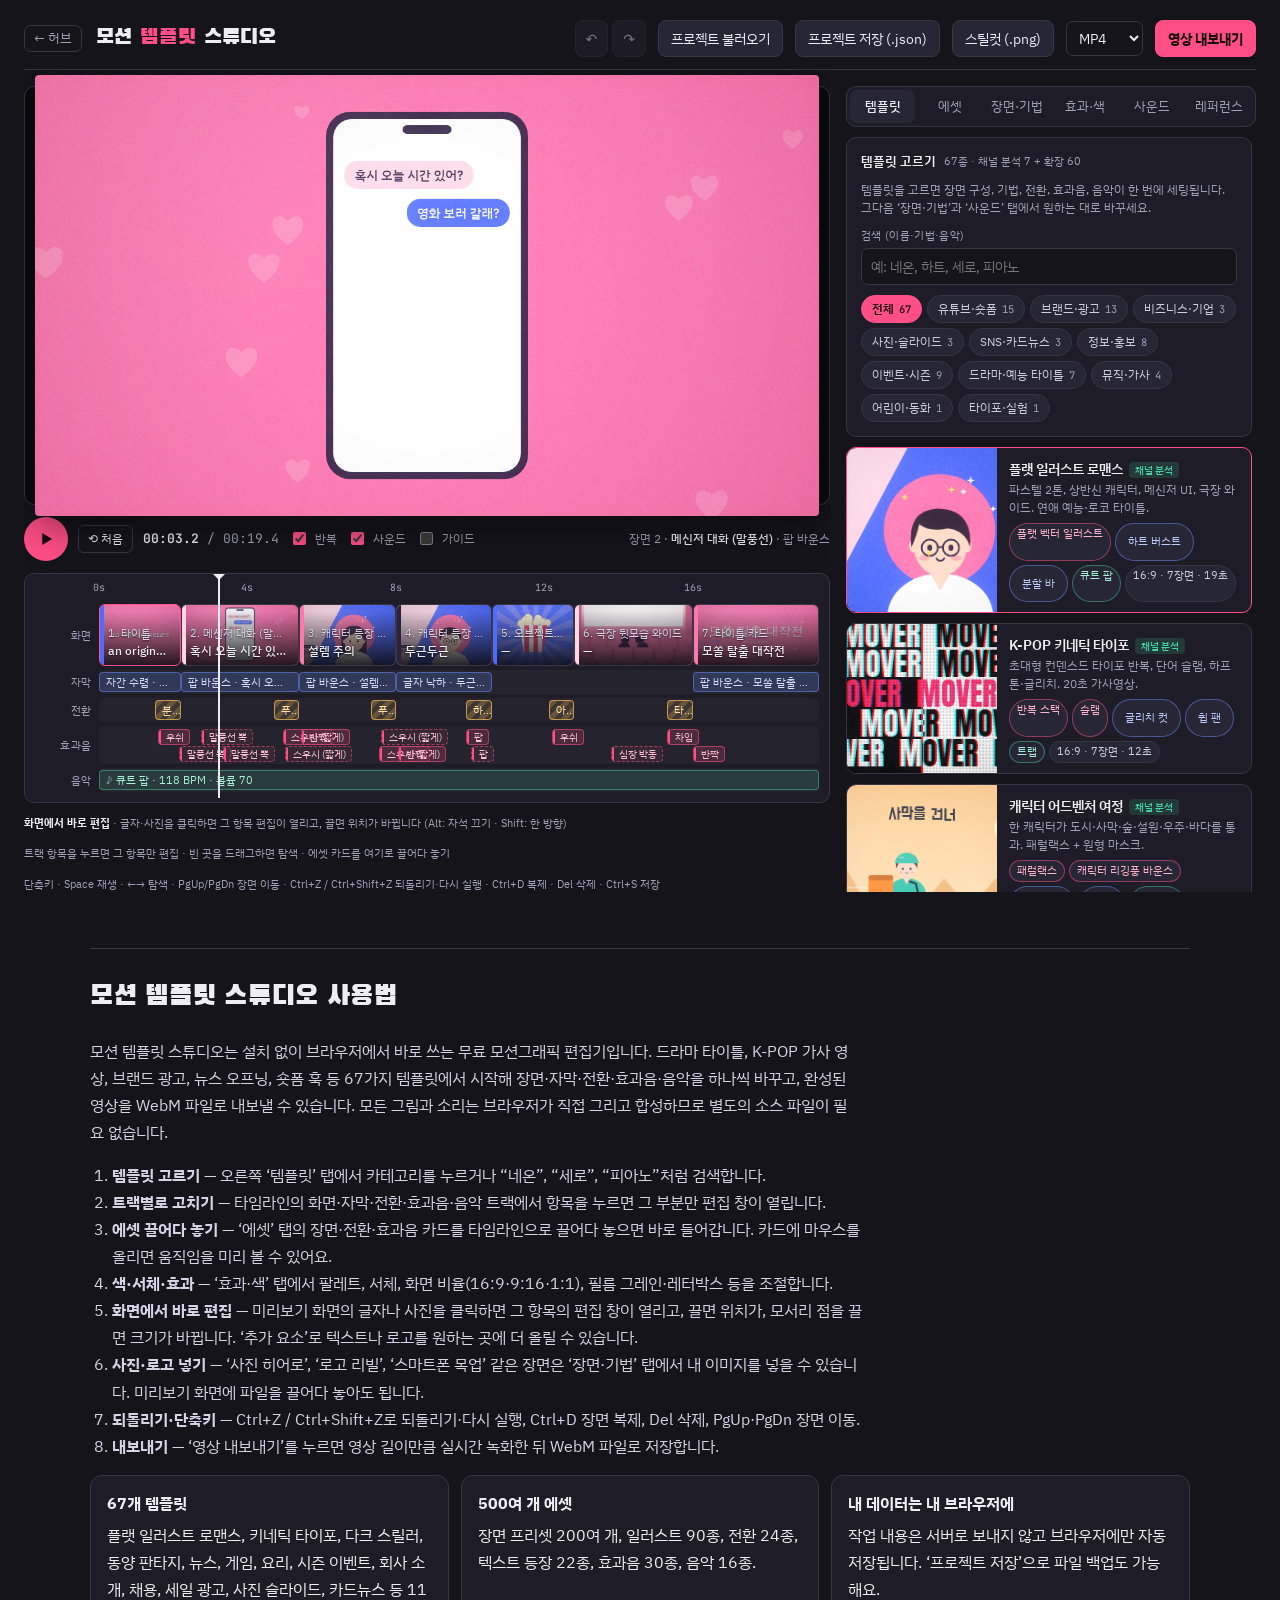
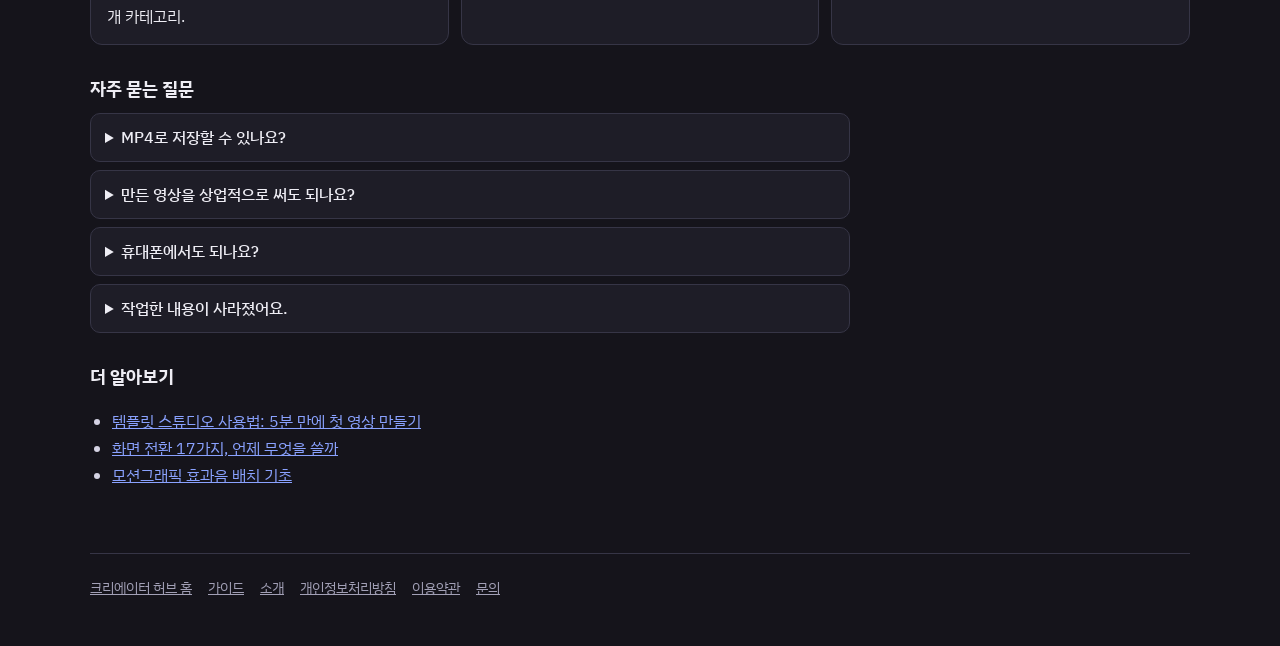
==== commit d0e80f5e: "Template studio: pro pack, on-canvas editing, MP4 export - Add 18 scene kinds, 7 transitions, 10 tex" ====
--- a/template-studio/index.html
+++ b/template-studio/index.html
@@ -4,12 +4,12 @@
 <meta charset="utf-8">
 <meta name="viewport" content="width=device-width,initial-scale=1,viewport-fit=cover">
 <title>모션 템플릿 스튜디오 — 무료 모션그래픽 템플릿 편집기 | Creator Hub</title>
-<meta name="description" content="45개 모션그래픽 템플릿과 500여 개 에셋으로 장면·자막·전환·효과음·음악을 트랙별로 편집하고 WebM 영상으로 내보내는 무료 브라우저 도구. 설치·가입 없음.">
+<meta name="description" content="67개 모션그래픽 템플릿과 500여 개 에셋으로 장면·자막·전환·효과음·음악을 트랙별로 편집하고 WebM 영상으로 내보내는 무료 브라우저 도구. 설치·가입 없음.">
 <link rel="canonical" href="https://xodid9977.github.io/creator-hub/template-studio/">
 <meta property="og:type" content="website">
 <meta property="og:site_name" content="Creator Hub">
 <meta property="og:title" content="모션 템플릿 스튜디오">
-<meta property="og:description" content="45개 모션그래픽 템플릿과 500여 개 에셋으로 장면·자막·전환·효과음·음악을 트랙별로 편집하고 WebM 영상으로 내보내는 무료 브라우저 도구. 설치·가입 없음.">
+<meta property="og:description" content="67개 모션그래픽 템플릿과 500여 개 에셋으로 장면·자막·전환·효과음·음악을 트랙별로 편집하고 WebM 영상으로 내보내는 무료 브라우저 도구. 설치·가입 없음.">
 <meta property="og:url" content="https://xodid9977.github.io/creator-hub/template-studio/">
 <meta name="theme-color" content="#15141b">
 <link rel="icon" href="../assets/favicon.svg" type="image/svg+xml">
@@ -17,7 +17,7 @@
 <!-- ADSENSE:END -->
 <link rel="preconnect" href="https://fonts.googleapis.com">
 <link rel="preconnect" href="https://fonts.gstatic.com" crossorigin>
-<link rel="stylesheet" href="https://fonts.googleapis.com/css2?family=Anton&family=Black+Han+Sans&family=Do+Hyeon&family=Gaegu:wght@400;700&family=Press+Start+2P&family=Gowun+Batang:wght@400;700&family=IBM+Plex+Sans+KR:wght@400;500;700&family=JetBrains+Mono:wght@400;600&family=Jua&family=Nanum+Brush+Script&family=Nanum+Myeongjo:wght@400;800&display=swap">
+<link rel="stylesheet" href="https://fonts.googleapis.com/css2?family=Anton&family=Black+Han+Sans&family=Do+Hyeon&family=Gaegu:wght@400;700&family=Press+Start+2P&family=Gowun+Batang:wght@400;700&family=IBM+Plex+Sans+KR:wght@400;500;700&family=JetBrains+Mono:wght@400;600&family=Jua&family=Nanum+Brush+Script&family=Nanum+Myeongjo:wght@400;800&family=Noto+Sans+KR:wght@900&family=Gothic+A1:wght@800&family=Montserrat:wght@800&family=Playfair+Display:wght@700&family=Bebas+Neue&display=swap">
 <style>
 /* Layout: editing-suite shell — preview + timeline on the left, a tabbed inspector on the right; stacks on phones. Single dark look, like an NLE. */
 :root{
@@ -288,7 +288,7 @@
     <div class="brand"><a class="hub-back" href="../">← 허브</a><b>모션 <i>템플릿</i> 스튜디오</b><span>템플릿 → 장면 · 자막 · 전환 · 효과음 · 음악을 골라 영상 만들기</span></div>
     <button class="btn" id="btn-import" type="button">프로젝트 불러오기</button>
     <button class="btn" id="btn-save" type="button">프로젝트 저장 (.json)</button>
-    <button class="btn primary" id="btn-export" type="button">영상 내보내기 (.webm)</button>
+    <button class="btn primary" id="btn-export" type="button">영상 내보내기</button>
     <input type="file" id="file-import" accept=".json,application/json" hidden>
   </header>
 
@@ -329,22 +329,25 @@
 </div>
 <section class="tool-about" id="how-to">
 <h2>모션 템플릿 스튜디오 사용법</h2>
-<p>모션 템플릿 스튜디오는 설치 없이 브라우저에서 바로 쓰는 무료 모션그래픽 편집기입니다. 드라마 타이틀, K-POP 가사 영상, 브랜드 광고, 뉴스 오프닝, 숏폼 훅 등 45가지 템플릿에서 시작해 장면·자막·전환·효과음·음악을 하나씩 바꾸고, 완성된 영상을 WebM 파일로 내보낼 수 있습니다. 모든 그림과 소리는 브라우저가 직접 그리고 합성하므로 별도의 소스 파일이 필요 없습니다.</p>
+<p>모션 템플릿 스튜디오는 설치 없이 브라우저에서 바로 쓰는 무료 모션그래픽 편집기입니다. 드라마 타이틀, K-POP 가사 영상, 브랜드 광고, 뉴스 오프닝, 숏폼 훅 등 67가지 템플릿에서 시작해 장면·자막·전환·효과음·음악을 하나씩 바꾸고, 완성된 영상을 WebM 파일로 내보낼 수 있습니다. 모든 그림과 소리는 브라우저가 직접 그리고 합성하므로 별도의 소스 파일이 필요 없습니다.</p>
 <ol>
 <li><b>템플릿 고르기</b> — 오른쪽 ‘템플릿’ 탭에서 카테고리를 누르거나 “네온”, “세로”, “피아노”처럼 검색합니다.</li>
 <li><b>트랙별로 고치기</b> — 타임라인의 화면·자막·전환·효과음·음악 트랙에서 항목을 누르면 그 부분만 편집 창이 열립니다.</li>
 <li><b>에셋 끌어다 놓기</b> — ‘에셋’ 탭의 장면·전환·효과음 카드를 타임라인으로 끌어다 놓으면 바로 들어갑니다. 카드에 마우스를 올리면 움직임을 미리 볼 수 있어요.</li>
 <li><b>색·서체·효과</b> — ‘효과·색’ 탭에서 팔레트, 서체, 화면 비율(16:9·9:16·1:1), 필름 그레인·레터박스 등을 조절합니다.</li>
+<li><b>화면에서 바로 편집</b> — 미리보기 화면의 글자나 사진을 클릭하면 그 항목의 편집 창이 열리고, 끌면 위치가, 모서리 점을 끌면 크기가 바뀝니다. ‘추가 요소’로 텍스트나 로고를 원하는 곳에 더 올릴 수 있습니다.</li>
+<li><b>사진·로고 넣기</b> — ‘사진 히어로’, ‘로고 리빌’, ‘스마트폰 목업’ 같은 장면은 ‘장면·기법’ 탭에서 내 이미지를 넣을 수 있습니다. 미리보기 화면에 파일을 끌어다 놓아도 됩니다.</li>
+<li><b>되돌리기·단축키</b> — Ctrl+Z / Ctrl+Shift+Z로 되돌리기·다시 실행, Ctrl+D 장면 복제, Del 삭제, PgUp·PgDn 장면 이동.</li>
 <li><b>내보내기</b> — ‘영상 내보내기’를 누르면 영상 길이만큼 실시간 녹화한 뒤 WebM 파일로 저장합니다.</li>
 </ol>
 <div class="ad-slot" data-slot="studio-about" hidden></div>
 <div class="cols">
-<div><b>45개 템플릿</b>플랫 일러스트 로맨스, 키네틱 타이포, 다크 스릴러, 동양 판타지, 뉴스, 게임, 요리, 시즌 이벤트 등 8개 카테고리.</div>
-<div><b>500여 개 에셋</b>장면 프리셋 200여 개, 일러스트 90종, 전환 17종, 텍스트 등장 12종, 효과음 30종, 음악 16종.</div>
+<div><b>67개 템플릿</b>플랫 일러스트 로맨스, 키네틱 타이포, 다크 스릴러, 동양 판타지, 뉴스, 게임, 요리, 시즌 이벤트, 회사 소개, 채용, 세일 광고, 사진 슬라이드, 카드뉴스 등 11개 카테고리.</div>
+<div><b>500여 개 에셋</b>장면 프리셋 200여 개, 일러스트 90종, 전환 24종, 텍스트 등장 22종, 효과음 30종, 음악 16종.</div>
 <div><b>내 데이터는 내 브라우저에</b>작업 내용은 서버로 보내지 않고 브라우저에만 자동 저장됩니다. ‘프로젝트 저장’으로 파일 백업도 가능해요.</div>
 </div>
 <h3>자주 묻는 질문</h3>
-<details><summary>MP4로 저장할 수 있나요?</summary><p>브라우저 녹화 기능은 WebM 형식으로 저장합니다. MP4가 필요하면 HandBrake, 캡컷, 프리미어 프로 같은 프로그램에서 WebM을 열어 변환하세요.</p></details>
+<details><summary>MP4로 저장할 수 있나요?</summary><p>네. 크롬·엣지 최신 버전에서는 내보내기 버튼 옆에서 MP4를 고르면 바로 MP4로 저장됩니다. MP4 녹화를 지원하지 않는 브라우저에서는 WebM으로 저장되며, HandBrake·캡컷·프리미어 프로에서 변환할 수 있습니다.</p></details>
 <details><summary>만든 영상을 상업적으로 써도 되나요?</summary><p>네. 스튜디오의 일러스트·음악·효과음은 모두 코드로 새로 만든 것이라 자유롭게 쓸 수 있습니다. 직접 올린 음악·효과음 파일의 권리는 올린 분이 확인해 주세요.</p></details>
 <details><summary>휴대폰에서도 되나요?</summary><p>편집과 미리보기는 됩니다. 다만 끌어다 놓기와 영상 내보내기는 데스크톱 크롬·엣지에서 가장 안정적입니다.</p></details>
 <details><summary>작업한 내용이 사라졌어요.</summary><p>작업 내용은 브라우저 저장소에 자동 저장되므로, 브라우저 기록·사이트 데이터를 지우거나 시크릿 창을 닫으면 사라집니다. 중요한 작업은 ‘프로젝트 저장(.json)’으로 파일을 보관하세요.</p></details>
@@ -1232,7 +1235,7 @@
 ];
 const CAT_OF={romance:'드라마·예능 타이틀',kinetic:'뮤직·가사',journey:'브랜드·광고',noir:'드라마·예능 타이틀',fantasy:'드라마·예능 타이틀',grid:'타이포·실험',promo:'정보·홍보'};
 TEMPLATES.forEach(t=>{t.cat=CAT_OF[t.id];t.src='channel'});
-const FX0={grain:0,vignette:0,letterbox:0,halftone:0,scanlines:0,chroma:0,lightleak:0,glitch:0,flicker:0,shake:.5};
+const FX0={polish:.6,grain:0,vignette:0,letterbox:0,halftone:0,scanlines:0,chroma:0,lightleak:0,glitch:0,flicker:0,shake:.5};
 const X=(o)=>({src:'ext',...o,fx:{...FX0,...o.fx}});
 TEMPLATES.push(
  X({id:'synthwave',cat:'뮤직·가사',name:'레트로 신스웨이브',desc:'80년대 선셋과 네온 그리드, 크롬 타이포, 스캔라인. 시티팝·레트로 음원.',
@@ -1428,7 +1431,11 @@
   fx:{grain:.2,vignette:.3},
   scenes:[S('liquid','ON AIR','EP.24',2.6,'blur','bold',['zoom',.45,'whoosh']),S('lowerThird','진행 · 박 소 리','매주 월요일 공개',3,'slideUp','minimal',['fade',.6]),S('quote','좋은 대화는\n좋은 질문에서 시작된다','— 이번 화의 한 줄',3.2,'blur','serif',['iris',.5,'pop']),S('endcard','구독하고 알림 받기','팟캐스트 앱 · 유튜브',3,'pop',null,['fade',.4])]}),
 );
-const CAT_ORDER=['드라마·예능 타이틀','뮤직·가사','브랜드·광고','정보·홍보','유튜브·숏폼','이벤트·시즌','어린이·동화','타이포·실험'];
+</script>
+<script src="pro-pack.js"></script>
+<script src="pro-templates.js"></script>
+<script>
+const CAT_ORDER=['유튜브·숏폼','브랜드·광고','비즈니스·기업','사진·슬라이드','SNS·카드뉴스','정보·홍보','이벤트·시즌','드라마·예능 타이틀','뮤직·가사','어린이·동화','타이포·실험'];
 const CATS=['전체',...CAT_ORDER.filter(c=>TEMPLATES.some(t=>t.cat===c))];
 
 /* ============================================================
@@ -1461,12 +1468,12 @@
 /* ============================================================
    10. state
 ============================================================ */
-const FX_DEF={grain:{label:'필름 그레인'},vignette:{label:'비네팅'},letterbox:{label:'시네마 레터박스'},halftone:{label:'하프톤 도트'},scanlines:{label:'스캔라인'},chroma:{label:'RGB 분리 (색수차)'},lightleak:{label:'라이트 릭'},glitch:{label:'랜덤 글리치'},flicker:{label:'조명 깜빡임'},shake:{label:'임팩트 카메라 셰이크'}};
+const FX_DEF={polish:{label:'시네마 피니시 (조명·글로우)'},grain:{label:'필름 그레인'},vignette:{label:'비네팅'},letterbox:{label:'시네마 레터박스'},halftone:{label:'하프톤 도트'},scanlines:{label:'스캔라인'},chroma:{label:'RGB 분리 (색수차)'},lightleak:{label:'라이트 릭'},glitch:{label:'랜덤 글리치'},flicker:{label:'조명 깜빡임'},shake:{label:'임팩트 카메라 셰이크'}};
 const clone=o=>JSON.parse(JSON.stringify(o));
-function fromTemplate(t){return{v:1,template:t.id,name:t.name,aspect:t.aspect||'16:9',palette:[...t.palette],font:t.font,body:t.body,fx:{...t.fx},music:{preset:t.music,bpm:t.bpm,vol:.7},sfxVol:.9,scenes:clone(t.scenes)}}
+function fromTemplate(t){return{v:1,template:t.id,name:t.name,aspect:t.aspect||'16:9',palette:[...t.palette],font:t.font,body:t.body,fx:{polish:.6,...t.fx},music:{preset:t.music,bpm:t.bpm,vol:.7},sfxVol:.9,scenes:clone(t.scenes)}}
 const state={p:null,t:0,sel:0,tab:'tpl',undo:null};
 try{const saved=JSON.parse(localStorage.getItem('mls-project')||'null');if(saved&&saved.v===1&&Array.isArray(saved.scenes)&&saved.scenes.length)state.p=saved}catch(e){}
-if(!state.p)state.p=fromTemplate(TEMPLATES[0]);
+if(!state.p)state.p=fromTemplate(TEMPLATES[0]);if(state.p.fx&&state.p.fx.polish==null)state.p.fx.polish=.6;
 const DIMS={'16:9':[1280,720],'9:16':[720,1280],'1:1':[1080,1080]};
 
 /* ============================================================
@@ -1490,7 +1497,7 @@
 const POOLS={};
 function poolFor(W,H){const k=W+'x'+H;return POOLS[k]||(POOLS[k]=makePool(W,H))}
 function envFor(p,W,H){return{W,H,u:Math.min(W,H)/720,P:p.palette,font:(FONTS[p.font]||FONTS.bhs).css,body:(FONTS[p.body]||FONTS.plex).css,titleShadow:true}}
-function drawScene(c,it,lt,e){c.save();c.setTransform(1,0,0,1,0,0);c.globalAlpha=1;c.globalCompositeOperation='source-over';c.filter='none';const k=SC[it.s.kind]||SC.title;e.vis=it.s.dur+it.td;e.dur=it.s.dur;try{k.draw(c,it.s,lt,e)}catch(err){c.fillStyle='#300';c.fillRect(0,0,e.W,e.H);console.error(err)}c.restore()}
+function drawScene(c,it,lt,e){c.save();c.setTransform(1,0,0,1,0,0);c.globalAlpha=1;c.globalCompositeOperation='source-over';c.filter='none';const k=SC[it.s.kind]||SC.title;e.vis=it.s.dur+it.td;e.dur=it.s.dur;PRO.ts=clamp(+it.s.ts||1,.5,1.8);PRO.cur=it.s;PRO.curI=it.i;try{k.draw(c,it.s,lt,e);c.restore();c.save();c.setTransform(1,0,0,1,0,0);c.globalAlpha=1;c.globalCompositeOperation='source-over';c.filter='none';PRO.ts=1;PRO.layers(c,it.s,lt,e)}catch(err){c.fillStyle='#300';c.fillRect(0,0,e.W,e.H);console.error(err)}PRO.ts=1;PRO.cur=null;c.restore()}
 function renderFrame(c,p,t,W,H,tl,cues,opts={}){
   const pool=poolFor(W,H);const e=envFor(p,W,H);tl=tl||timeline(p);
   const items=tl.items;if(!items.length){c.fillStyle='#000';c.fillRect(0,0,W,H);return}
@@ -1504,6 +1511,7 @@
   if(nx&&t>=nx.lstart){const a=pool.A.getContext('2d'),b=pool.B.getContext('2d');drawScene(a,items[j],t-items[j].lstart,e);drawScene(b,nx,t-nx.lstart,e);const pp=clamp((t-nx.lstart)/Math.max(.001,nx.td));const fn=TRD[items[j].s.tr.type]||TRD.fade;c.save();fn(c,pool.A,pool.B,pp,e);c.restore()}
   else drawScene(c,items[j],t-items[j].lstart,e);
   c.restore();
+  PRO.finish(c,p.fx,e,t,pool);
   applyFx(c,p.fx,e,t,pool);
 }
 function applyFx(c,fx,e,t,pool){const{W,H,u}=e;const f=Math.floor(t*24);c.save();c.setTransform(1,0,0,1,0,0);
@@ -1691,17 +1699,17 @@
 try{window.claude?.use?.('downloads').then(d=>{DL=d}).catch(()=>{})}catch(e){}
 async function saveFile(name,data){if(DL){try{await DL.save({filename:name,data});toast('저장했어요');return true}catch(err){if(err&&err.code==='declined'){toast('저장을 취소했어요');return false}if(err&&err.code==='rate_limited'){toast('저장 창이 이미 열려 있어요');return false}}}
   try{const blob=data instanceof Blob?data:new Blob([data]);const url=URL.createObjectURL(blob);const a=document.createElement('a');a.href=url;a.download=name;document.body.appendChild(a);a.click();a.remove();setTimeout(()=>URL.revokeObjectURL(url),4000);return true}catch(e){toast('이 화면에서는 파일 저장을 할 수 없어요');return false}}
-$('#btn-save').addEventListener('click',()=>saveFile(`motionlab-${state.p.template||'project'}.json`,JSON.stringify(state.p,null,2)));
+$('#btn-save').addEventListener('click',()=>saveFile(`motionlab-${state.p.template||'project'}.json`,JSON.stringify({...state.p,media:PRO.exportMedia(state.p)},null,2)));
 $('#btn-import').addEventListener('click',()=>$('#file-import').click());
-$('#file-import').addEventListener('change',async ev=>{const f=ev.target.files[0];if(!f)return;try{const p=JSON.parse(await f.text());if(!p||!Array.isArray(p.scenes)||!p.scenes.length||!p.palette)throw 0;p.scenes.forEach(s=>{if(!SC[s.kind])s.kind='title';s.tr=s.tr||{type:'fade',dur:.5,sfx:'none'}});p.fx={...TEMPLATES[0].fx,...p.fx};p.v=1;state.undo=clone(state.p);stop();state.p=p;state.sel=0;state.t=0;changed(true);renderPane();toast(`‘${f.name}’을 불러왔어요`,'되돌리기',()=>{state.p=state.undo;changed(true);renderPane()})}catch(e){toast('프로젝트 파일 형식이 아니에요. 이 스튜디오에서 저장한 .json을 골라 주세요.')}ev.target.value=''});
+$('#file-import').addEventListener('change',async ev=>{const f=ev.target.files[0];if(!f)return;try{const p=JSON.parse(await f.text());if(!p||!Array.isArray(p.scenes)||!p.scenes.length||!p.palette)throw 0;PRO.importMedia(p.media);delete p.media;p.scenes.forEach(s=>{if(!SC[s.kind])s.kind='title';s.tr=s.tr||{type:'fade',dur:.5,sfx:'none'}});p.fx={polish:.6,...TEMPLATES[0].fx,...p.fx};p.v=1;state.undo=clone(state.p);stop();state.p=p;state.sel=0;state.t=0;changed(true);renderPane();toast(`‘${f.name}’을 불러왔어요`,'되돌리기',()=>{state.p=state.undo;changed(true);renderPane()})}catch(e){toast('프로젝트 파일 형식이 아니에요. 이 스튜디오에서 저장한 .json을 골라 주세요.')}ev.target.value=''});
 
 async function exportVideo(){if(!window.MediaRecorder||!cv.captureStream){toast('이 브라우저는 영상 녹화를 지원하지 않아요. 최신 Chrome에서 열어 주세요.');return}
   audio();try{await AC.resume()}catch(e){}stop();state.t=0;draw();
   const tracks=[...cv.captureStream(30).getVideoTracks()];if(RECDEST)tracks.push(...RECDEST.stream.getAudioTracks());const stream=new MediaStream(tracks);
-  const mime=['video/webm;codecs=vp9,opus','video/webm;codecs=vp8,opus','video/webm'].find(m=>MediaRecorder.isTypeSupported(m))||'';
+  const mime=[...(PRO.wantMp4()?['video/mp4;codecs=avc1.42E01E,mp4a.40.2','video/mp4']:[]),'video/webm;codecs=vp9,opus','video/webm;codecs=vp8,opus','video/webm'].find(m=>MediaRecorder.isTypeSupported(m))||'';
   let rec;try{rec=new MediaRecorder(stream,mime?{mimeType:mime,videoBitsPerSecond:8e6}:{})}catch(e){toast('녹화를 시작할 수 없어요.');return}
   const chunks=[];rec.ondataavailable=ev=>{if(ev.data.size)chunks.push(ev.data)};
-  rec.onstop=()=>{const blob=new Blob(chunks,{type:'video/webm'});showResult(blob)};
+  rec.onstop=()=>{PRO.ext=mime.startsWith('video/mp4')?'mp4':'webm';const blob=new Blob(chunks,{type:'video/'+PRO.ext});showResult(blob)};
   PB.rec=rec;PB.recording=true;
   $('#modal-root').innerHTML=`<div class="modal"><div class="card"><h2>영상 내보내는 중…</h2><p class="hint">실시간으로 녹화합니다 (${TL.total.toFixed(1)}초). 이 탭을 닫거나 다른 탭으로 옮기지 마세요.</p><div class="bar"><i id="rec-bar"></i></div><button class="btn sm" type="button" id="rec-cancel">취소</button></div></div>`;
   $('#rec-cancel').addEventListener('click',()=>{PB.cancel=true;finishRecording()});
@@ -1709,8 +1717,8 @@
   rec.start(250);PB.cancel=false;await play()}
 function finishRecording(){if(!PB.recording)return;PB.recording=false;stop();setTimeout(()=>{try{PB.rec.stop()}catch(e){}if(PB.cancel){$('#modal-root').innerHTML='';PB.cancel=false;PB.rec.onstop=null}},300)}
 function showResult(blob){const url=URL.createObjectURL(blob);const mb=(blob.size/1048576).toFixed(1);
-  $('#modal-root').innerHTML=`<div class="modal"><div class="card"><h2>내보내기 완료</h2><p class="hint">WebM · ${state.p.aspect} · ${TL.total.toFixed(1)}초 · ${mb}MB</p><video src="${url}" controls playsinline></video><div class="tools"><button class="btn primary" type="button" id="res-save">WebM 파일 저장</button><button class="btn" type="button" id="res-close">닫기</button></div><p class="hint" style="margin-top:8px">MP4가 필요하면 저장한 WebM을 HandBrake·프리미어·캡컷 등에서 변환하세요.</p></div></div>`;
-  $('#res-save').addEventListener('click',()=>saveFile(`motionlab-${state.p.template||'video'}-${state.p.aspect.replace(':','x')}.webm`,blob));
+  $('#modal-root').innerHTML=`<div class="modal"><div class="card"><h2>내보내기 완료</h2><p class="hint">${PRO.ext.toUpperCase()} · ${state.p.aspect} · ${TL.total.toFixed(1)}초 · ${mb}MB</p><video src="${url}" controls playsinline></video><div class="tools"><button class="btn primary" type="button" id="res-save">${PRO.ext.toUpperCase()} 파일 저장</button><button class="btn" type="button" id="res-close">닫기</button></div>${PRO.ext==='mp4'?'':'<p class="hint" style="margin-top:8px">이 브라우저는 MP4 녹화를 지원하지 않아 WebM으로 저장했어요. MP4가 필요하면 HandBrake·프리미어·캡컷 등에서 변환하세요.</p>'}</div></div>`;
+  $('#res-save').addEventListener('click',()=>saveFile(`motionlab-${state.p.template||'video'}-${state.p.aspect.replace(':','x')}.${PRO.ext}`,blob));
   $('#res-close').addEventListener('click',()=>{$('#modal-root').innerHTML='';URL.revokeObjectURL(url)})}
 $('#btn-export').addEventListener('click',exportVideo);
 
@@ -1721,10 +1729,10 @@
 const HEX=/^#[0-9a-fA-F]{6}$/;
 function normScene(s){s=s||{};const kind=SC[s.kind]?s.kind:'title';const k=SC[kind];const opt=k.opts?(k.opts[s.opt]?s.opt:Object.keys(k.opts)[0]):null;const tr=s.tr||{};
   return{kind,text:String(s.text??'').slice(0,300),sub:String(s.sub??'').slice(0,300),dur:clamp(+s.dur||3,.5,20),entrance:ENTR[s.entrance]?s.entrance:'fade',opt,
-    tr:{type:TR[tr.type]?tr.type:'fade',dur:clamp(+tr.dur||.5,.05,2),sfx:(SFX[tr.sfx]||String(tr.sfx||'').startsWith('user:'))?tr.sfx:'none'},enterSfx:SFX[s.enterSfx]?s.enterSfx:'none',...(s.autoSfx===false?{autoSfx:false}:{})}}
+    tr:{type:TR[tr.type]?tr.type:'fade',dur:clamp(+tr.dur||.5,.05,2),sfx:(SFX[tr.sfx]||String(tr.sfx||'').startsWith('user:'))?tr.sfx:'none'},enterSfx:SFX[s.enterSfx]?s.enterSfx:'none',...(s.autoSfx===false?{autoSfx:false}:{}),...(Array.isArray(s.imgs)?{imgs:s.imgs.slice(0,4).map(x=>x?String(x):null)}:{}),...(+s.ts&&+s.ts!==1?{ts:clamp(+s.ts,.5,1.8)}:{}),...PRO.keep(s)}}
 function normPalette(p){return Array.isArray(p)&&p.length===5&&p.every(c=>HEX.test(c))?[...p]:null}
 function normProject(p){if(!p||!Array.isArray(p.scenes)||!p.scenes.length)return null;return{v:1,template:String(p.template||'custom'),name:String(p.name||'내 템플릿').slice(0,80),aspect:DIMS[p.aspect]?p.aspect:'16:9',palette:normPalette(p.palette)||[...TEMPLATES[0].palette],
-  font:FONTS[p.font]?p.font:'bhs',body:FONTS[p.body]?p.body:'plex',fx:Object.fromEntries(Object.keys(FX_DEF).map(k=>[k,clamp(+(p.fx||{})[k]||0)])),
+  font:FONTS[p.font]?p.font:'bhs',body:FONTS[p.body]?p.body:'plex',fx:Object.fromEntries(Object.keys(FX_DEF).map(k=>[k,clamp(+((p.fx||{})[k]??(k==='polish'?.6:0))||0)])),
   music:{preset:MUSIC[p.music?.preset]&&p.music.preset!=='upload'?p.music.preset:'none',bpm:clamp(+p.music?.bpm||120,60,170),vol:clamp(+p.music?.vol||.7)},sfxVol:clamp(+p.sfxVol||.9,0,1.5),scenes:p.scenes.slice(0,60).map(normScene)}}
 function lookOf(src){const p=state.p;return{palette:src?.palette||p.palette,font:src?.font||p.font,body:src?.body||p.body,fx:src?.fx||null}}
 const sceneStill=s=>Math.max(.3,Math.min(s.dur*.72,s.dur-.15));
@@ -1744,7 +1752,7 @@
 
 /* sample text for each illustration kind */
 const SAMPLE={title:['타이틀','부제목'],chat:['오늘 뭐 해?\n영화 볼래?\n좋아!',''],portrait:['주인공','역할'],object:['',''],theater:['',''],kineticStack:['MOTION',''],kineticSlam:['HEY YOU',''],splitGrid:['분할 · 패널',''],journey:['어디든 간다',''],noir:['배 우 명','주연'],ribbon:['붉은 인연',''],brush:['홍연','부제'],grid:['GRID\nSYSTEM','MODULE 01'],hashtags:['#해시 #태그 #팝업','카피'],endcard:['엔드카드','www.example.kr'],neon:['NEON','OPEN'],polaroid:['바다\n노을\n우리','DAY 1'],countdown:['GO!',''],lowerThird:['홍 길 동','직함'],dataBars:['데이터','30 60 90'],liquid:['FLOW',''],retroSun:['RETRO',''],paper:['옛날 옛적에',''],comic:['POW!',''],map:['서울 도쿄 파리','여행 경로'],news:['속보 헤드라인','티커 텍스트 · 주요 뉴스'],game:['LEVEL UP!','PRESS START'],food:['요리 이름','재료'],house:['우리 집','84㎡'],calendar:['D-DAY',''],quote:['좋은 문장은\n오래 남는다','— 출처'],product:['NEW','₩9,900'],confetti:['축하해요!',''],season:['봄','시즌'],lineChart:['그래프','20 35 30 50 70 90']};
-function sampleScene(kind,opt){const[t,s]=SAMPLE[kind]||['텍스트',''];return normScene({kind,opt,text:t,sub:s,dur:3,entrance:'pop'})}
+function sampleScene(kind,opt){const[t,s]=SAMPLE[kind]||PRO.sample[kind]||['텍스트',''];return normScene({kind,opt,text:t,sub:s,dur:3,entrance:'pop'})}
 
 /* ============================================================
    20. asset store (team library via db, else this browser)
@@ -1953,9 +1961,11 @@
 document.querySelectorAll('.tabs button').forEach(b=>b.setAttribute('aria-selected',String(b.dataset.tab===state.tab)));
 state.t=Math.min(3.2,TL.total/2);
 renderTimeline();renderPane();draw();
-const fontsToLoad=["Anton","Black Han Sans","Do Hyeon","Gowun Batang","IBM Plex Sans KR","JetBrains Mono","Jua","Nanum Brush Script","Nanum Myeongjo","Press Start 2P","Gaegu"];
+const fontsToLoad=["Anton","Black Han Sans","Do Hyeon","Gowun Batang","IBM Plex Sans KR","JetBrains Mono","Jua","Nanum Brush Script","Nanum Myeongjo","Press Start 2P","Gaegu","Noto Sans KR","Gothic A1","Montserrat","Playfair Display","Bebas Neue"];
 Promise.all(fontsToLoad.map(f=>document.fonts.load(`40px "${f}"`,'가A1').catch(()=>{}))).then(()=>{draw();if(state.tab==='tpl')drawThumbs()});
 </script>
+<script src="pro-ui.js"></script>
+<script src="pro-canvas.js"></script>
 <script src="../assets/ads-config.js"></script>
 <script src="../assets/site.js"></script>
 </body>
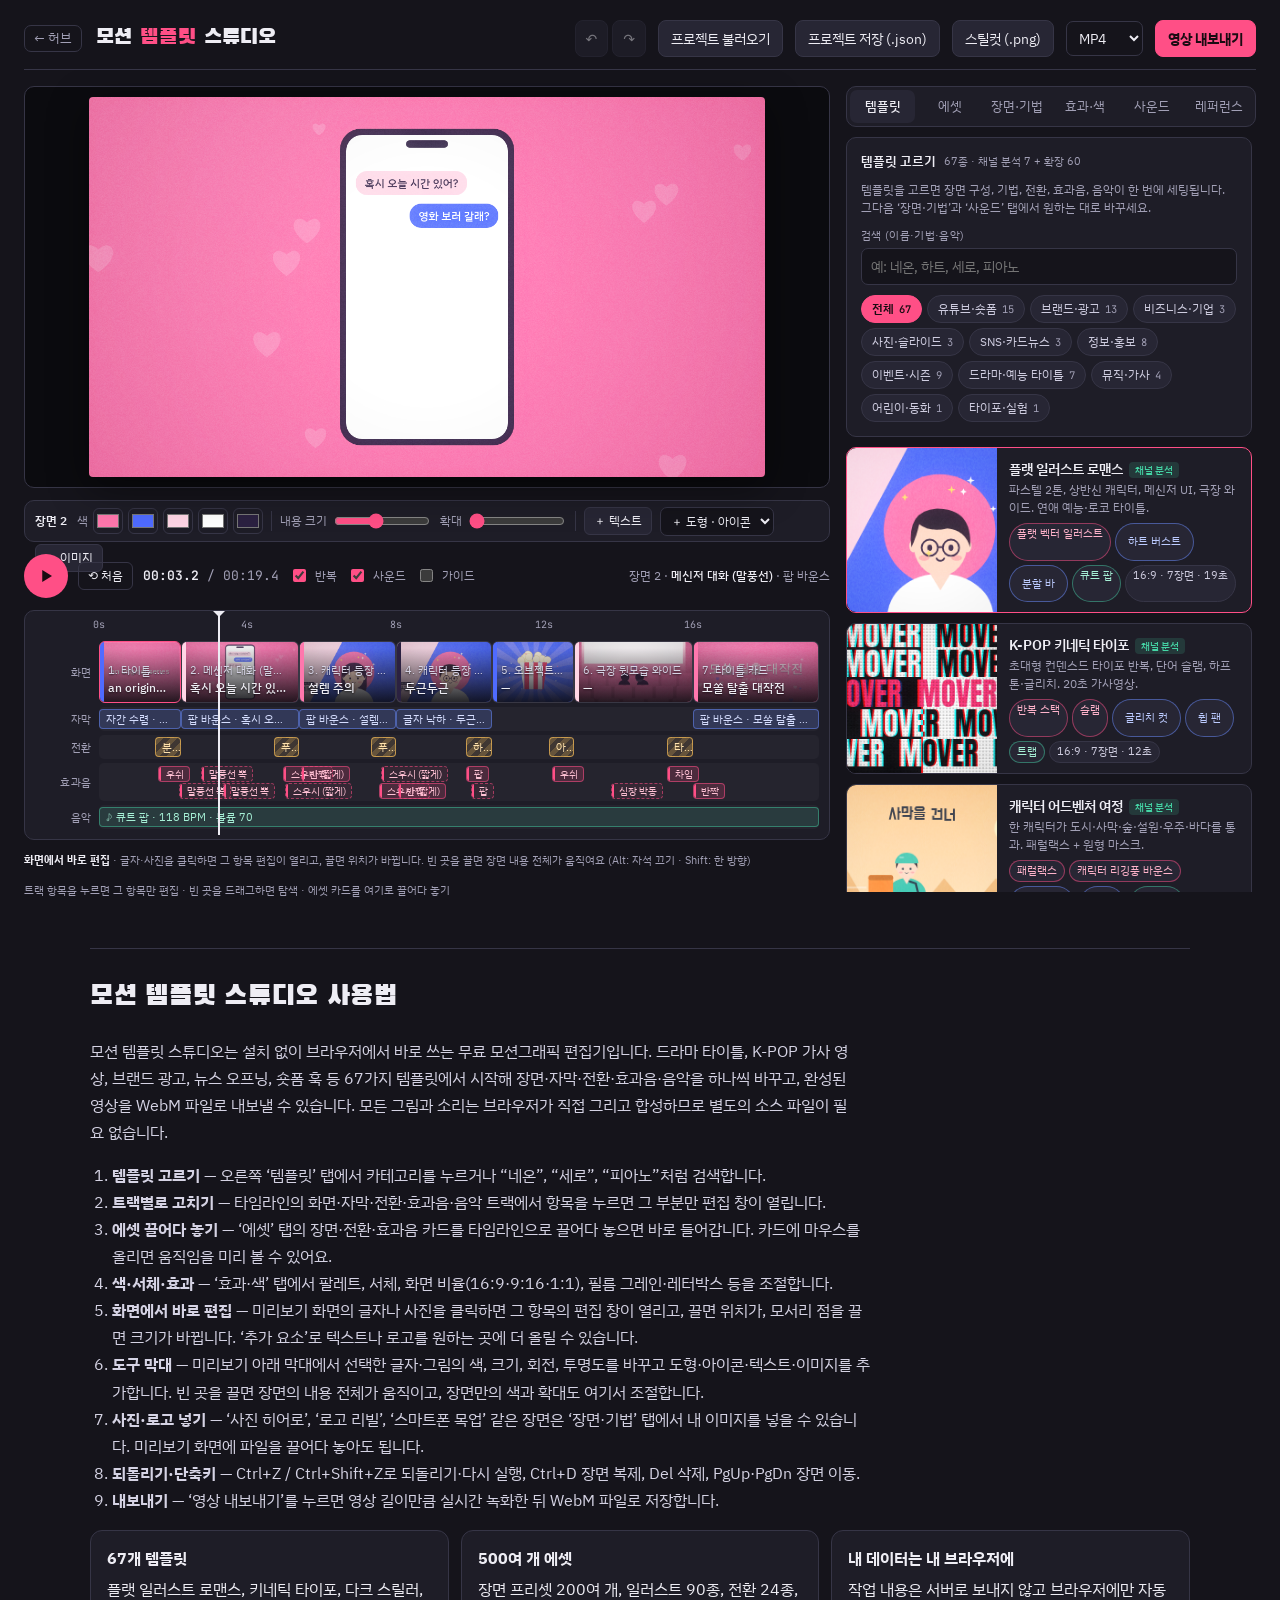
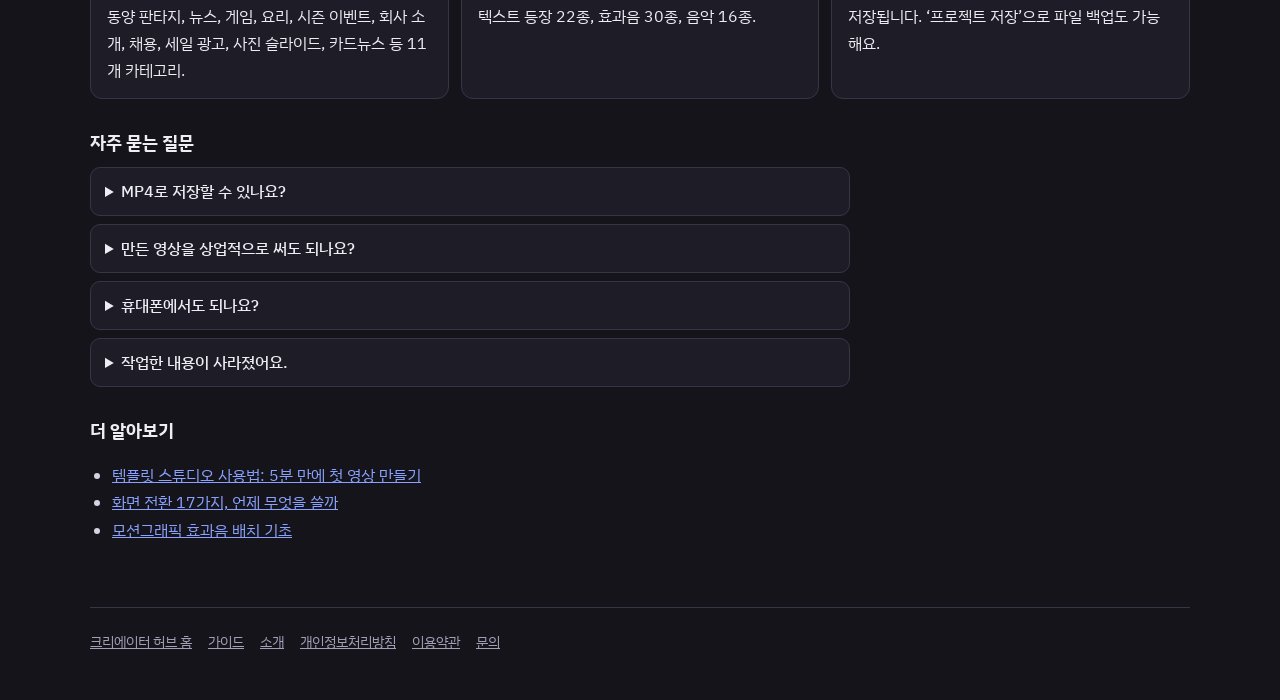
==== commit 704f639f: "Template studio: contextual toolbar and whole-content editing - Toolbar under the preview: text colo" ====
--- a/template-studio/index.html
+++ b/template-studio/index.html
@@ -336,6 +336,7 @@
 <li><b>에셋 끌어다 놓기</b> — ‘에셋’ 탭의 장면·전환·효과음 카드를 타임라인으로 끌어다 놓으면 바로 들어갑니다. 카드에 마우스를 올리면 움직임을 미리 볼 수 있어요.</li>
 <li><b>색·서체·효과</b> — ‘효과·색’ 탭에서 팔레트, 서체, 화면 비율(16:9·9:16·1:1), 필름 그레인·레터박스 등을 조절합니다.</li>
 <li><b>화면에서 바로 편집</b> — 미리보기 화면의 글자나 사진을 클릭하면 그 항목의 편집 창이 열리고, 끌면 위치가, 모서리 점을 끌면 크기가 바뀝니다. ‘추가 요소’로 텍스트나 로고를 원하는 곳에 더 올릴 수 있습니다.</li>
+<li><b>도구 막대</b> — 미리보기 아래 막대에서 선택한 글자·그림의 색, 크기, 회전, 투명도를 바꾸고 도형·아이콘·텍스트·이미지를 추가합니다. 빈 곳을 끌면 장면의 내용 전체가 움직이고, 장면만의 색과 확대도 여기서 조절합니다.</li>
 <li><b>사진·로고 넣기</b> — ‘사진 히어로’, ‘로고 리빌’, ‘스마트폰 목업’ 같은 장면은 ‘장면·기법’ 탭에서 내 이미지를 넣을 수 있습니다. 미리보기 화면에 파일을 끌어다 놓아도 됩니다.</li>
 <li><b>되돌리기·단축키</b> — Ctrl+Z / Ctrl+Shift+Z로 되돌리기·다시 실행, Ctrl+D 장면 복제, Del 삭제, PgUp·PgDn 장면 이동.</li>
 <li><b>내보내기</b> — ‘영상 내보내기’를 누르면 영상 길이만큼 실시간 녹화한 뒤 WebM 파일로 저장합니다.</li>
@@ -1497,7 +1498,7 @@
 const POOLS={};
 function poolFor(W,H){const k=W+'x'+H;return POOLS[k]||(POOLS[k]=makePool(W,H))}
 function envFor(p,W,H){return{W,H,u:Math.min(W,H)/720,P:p.palette,font:(FONTS[p.font]||FONTS.bhs).css,body:(FONTS[p.body]||FONTS.plex).css,titleShadow:true}}
-function drawScene(c,it,lt,e){c.save();c.setTransform(1,0,0,1,0,0);c.globalAlpha=1;c.globalCompositeOperation='source-over';c.filter='none';const k=SC[it.s.kind]||SC.title;e.vis=it.s.dur+it.td;e.dur=it.s.dur;PRO.ts=clamp(+it.s.ts||1,.5,1.8);PRO.cur=it.s;PRO.curI=it.i;try{k.draw(c,it.s,lt,e);c.restore();c.save();c.setTransform(1,0,0,1,0,0);c.globalAlpha=1;c.globalCompositeOperation='source-over';c.filter='none';PRO.ts=1;PRO.layers(c,it.s,lt,e)}catch(err){c.fillStyle='#300';c.fillRect(0,0,e.W,e.H);console.error(err)}PRO.ts=1;PRO.cur=null;c.restore()}
+function drawScene(c,it,lt,e){c.save();c.setTransform(1,0,0,1,0,0);c.globalAlpha=1;c.globalCompositeOperation='source-over';c.filter='none';const k=SC[it.s.kind]||SC.title;e.vis=it.s.dur+it.td;e.dur=it.s.dur;PRO.ts=clamp(+it.s.ts||1,.5,1.8);PRO.cur=it.s;PRO.curI=it.i;const P0=e.P;if(it.s.pal)e.P=it.s.pal;try{PRO.cam(c,it.s);k.draw(c,it.s,lt,e);PRO.camEnd(c);c.restore();c.save();c.setTransform(1,0,0,1,0,0);c.globalAlpha=1;c.globalCompositeOperation='source-over';c.filter='none';PRO.ts=1;PRO.layers(c,it.s,lt,e)}catch(err){c.fillStyle='#300';c.fillRect(0,0,e.W,e.H);console.error(err)}PRO.camEnd(c);e.P=P0;PRO.ts=1;PRO.cur=null;c.restore()}
 function renderFrame(c,p,t,W,H,tl,cues,opts={}){
   const pool=poolFor(W,H);const e=envFor(p,W,H);tl=tl||timeline(p);
   const items=tl.items;if(!items.length){c.fillStyle='#000';c.fillRect(0,0,W,H);return}
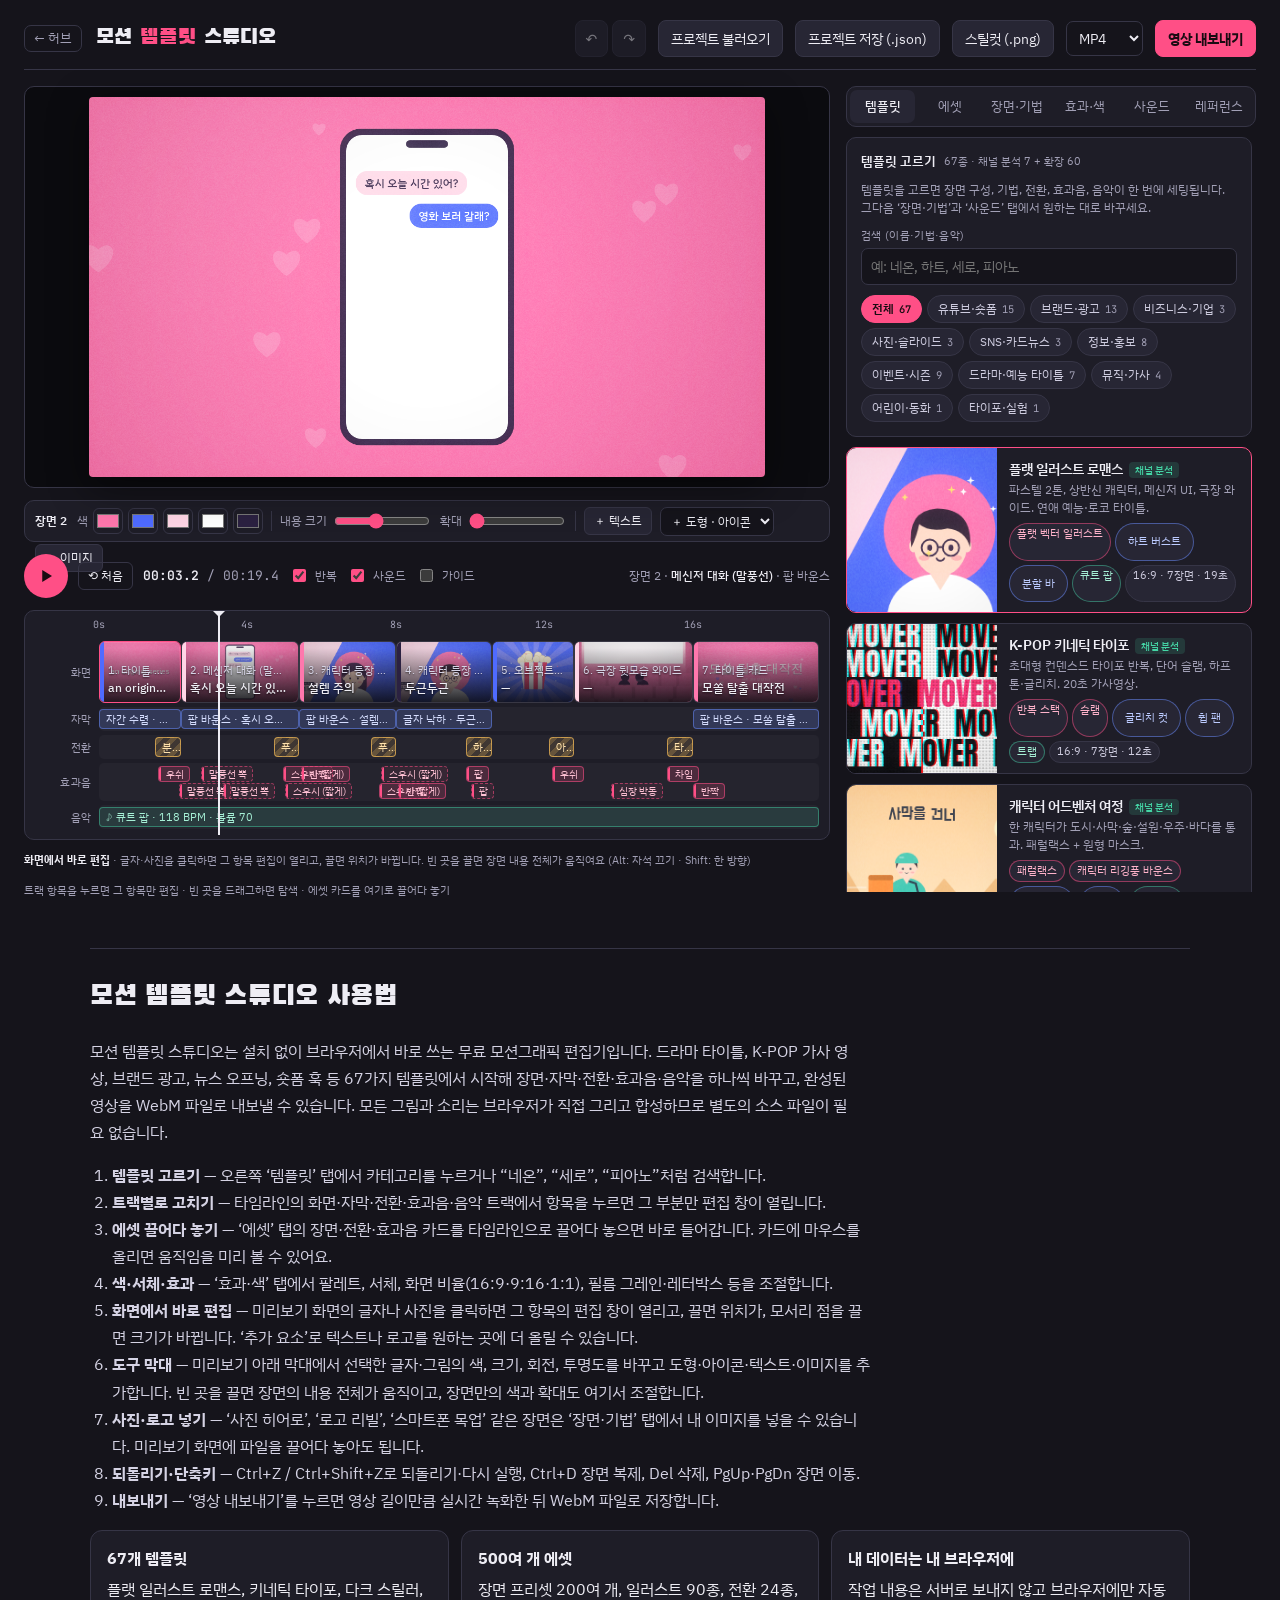
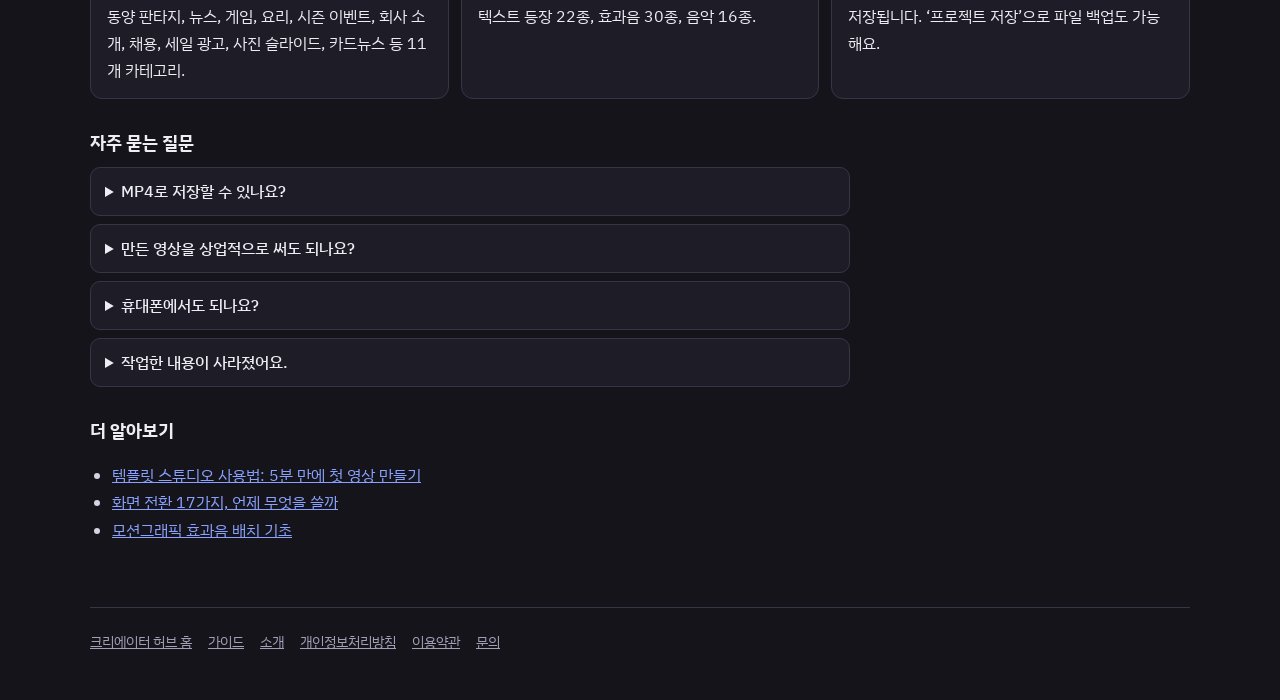
==== commit 60a7be94: "Template studio: individually movable graphics in ten more scenes Portrait, object, chat phone, prod" ====
--- a/template-studio/index.html
+++ b/template-studio/index.html
@@ -551,12 +551,12 @@
     draw(c,s,lt,e){const{W,H,u,P}=e;c.fillStyle=P[0];c.fillRect(0,0,W,H);
       for(let i=0;i<10;i++){c.globalAlpha=.25;c.fillStyle=P[2];heartPath(c,hash(i,1)*W,(hash(i,2)*H+lt*18*u)%H,(14+hash(i,3)*20)*u);c.fill()}c.globalAlpha=1;
       const pw=Math.min(330*u,W*.8),ph=Math.min(600*u,H*.86),px=W/2-pw/2,py=H/2-ph/2+(1-E.outCubic(pr(lt,0,.6)))*H;
-      c.fillStyle=P[4];rr(c,px,py,pw,ph,40*u);c.fill();c.fillStyle='#fff';rr(c,px+12*u,py+12*u,pw-24*u,ph-24*u,30*u);c.fill();
+      c.save();PRO.part(c,s,'g',W/2,H/2,pw/2,ph/2);c.fillStyle=P[4];rr(c,px,py,pw,ph,40*u);c.fill();c.fillStyle='#fff';rr(c,px+12*u,py+12*u,pw-24*u,ph-24*u,30*u);c.fill();
       c.fillStyle=P[4];rr(c,W/2-40*u,py+22*u,80*u,14*u,7*u);c.fill();
       const lines=s.text.split('\n').filter(Boolean);c.font=`500 ${21*u}px ${e.body}`;c.textBaseline='middle';
       lines.forEach((ln,i)=>{const p=pr(lt,.55+i*.6,.4);if(p<=0)return;const me=i%2===1;const tw=Math.min(c.measureText(ln).width,pw-110*u);const bw=tw+34*u,bh=46*u;const by=py+80*u+i*62*u;const bx=me?px+pw-30*u-bw:px+30*u;
         c.save();c.translate(bx+(me?bw:0),by+bh/2);c.scale(E.outBack(p),E.outBack(p));c.translate(-(bx+(me?bw:0)),-(by+bh/2));
-        c.fillStyle=me?P[1]:P[2];rr(c,bx,by,bw,bh,22*u);c.fill();c.fillStyle=me?'#fff':P[4];c.fillText(ln,bx+17*u,by+bh/2,pw-110*u);c.restore()});
+        c.fillStyle=me?P[1]:P[2];rr(c,bx,by,bw,bh,22*u);c.fill();c.fillStyle=me?'#fff':P[4];c.fillText(ln,bx+17*u,by+bh/2,pw-110*u);c.restore()});c.restore();
       if(s.sub)drawText(c,s.sub,W/2,py-40*u,{size:30*u,font:e.font,color:P[3],entrance:s.entrance,lt});
     }},
   portrait:{label:'캐릭터 등장 (상반신)',opts:{girl:'긴 머리',boy:'짧은 머리',glasses:'안경',bob:'단발'},
@@ -566,7 +566,7 @@
       const cs=E.outBack(pr(lt,.15,.6));c.fillStyle=P[0];c.beginPath();c.arc(W*.56,H*.5,Math.min(W,H)*.34*cs,0,TAU);c.fill();
       const sl=(1-E.outCubic(pr(lt,.1,.8)))*W*.5;
       const cfg={girl:{style:'long',hair:'#3a2a4a',shirt:'#fff'},boy:{style:'short',hair:'#2a2233',shirt:P[4]===P[3]?'#fff':'#f5f3ff'},glasses:{style:'short',hair:'#2a2233',shirt:'#ffffff',glasses:true},bob:{style:'bob',hair:'#5a3b2e',shirt:'#fff'}}[s.opt||'girl']||{style:'long',hair:'#333',shirt:'#fff'};
-      cfg.ink=P[4];drawPerson(c,W*.56+sl+Math.sin(lt*1.6)*4*u,H+20*u,Math.min(W,H)/720*1.55,cfg,lt);
+      cfg.ink=P[4];c.save();PRO.part(c,s,'g',W*.56,H*.62,Math.min(W,H)*.3,Math.min(W,H)*.4);drawPerson(c,W*.56+sl+Math.sin(lt*1.6)*4*u,H+20*u,Math.min(W,H)/720*1.55,cfg,lt);c.restore();
       for(let i=0;i<6;i++){const p=pr(lt,.5+i*.12,.5);if(p<=0)continue;const a=hash(i,3)*TAU,r=(200+hash(i,4)*120)*u;const x=W*.56+Math.cos(a)*r,y=H*.45+Math.sin(a)*r*.7;c.fillStyle=i%2?P[3]:'#ffe066';starPath(c,x,y,16*u*E.outBack(p)*(1+.15*Math.sin(lt*6+i)),6*u*E.outBack(p),4);c.fill()}
       const tx=W*.07,ty=H*.78;
       if(s.sub){c.font=`500 ${20*u}px ${e.body}`;const sw=c.measureText(s.sub).width+28*u;const p=E.outBack(pr(lt,.6,.4));c.save();c.globalAlpha=clamp(p);c.fillStyle=P[4];rr(c,tx,ty-82*u,sw*clamp(p),36*u,18*u);c.fill();c.restore();drawText(c,s.sub,tx+14*u,ty-64*u,{size:20*u,font:e.body,color:'#fff',align:'left',entrance:'fade',lt,delay:.7})}
@@ -576,7 +576,7 @@
     cues:()=>[{t:.12,sfx:'pop',v:1}],
     draw(c,s,lt,e){const{W,H,u,P}=e;c.fillStyle=P[1];c.fillRect(0,0,W,H);
       c.save();c.translate(W/2,H/2);c.rotate(lt*.25);c.fillStyle=rgba(P[2],.22);for(let i=0;i<16;i++){c.beginPath();c.moveTo(0,0);c.arc(0,0,Math.hypot(W,H),i*TAU/16,i*TAU/16+TAU/32);c.closePath();c.fill()}c.restore();
-      const p=E.outElastic(pr(lt,.08,1));const S=Math.min(W,H)*.3*p;const bob=Math.sin(lt*3)*8*u;c.save();c.translate(W/2,H/2+bob);
+      const p=E.outElastic(pr(lt,.08,1));const S=Math.min(W,H)*.3*p;const bob=Math.sin(lt*3)*8*u;c.save();PRO.part(c,s,'g',W/2,H/2,Math.min(W,H)*.34,Math.min(W,H)*.34);c.save();c.translate(W/2,H/2+bob);
       const o=s.opt||'heart';
       if(o==='heart'){c.fillStyle=P[0];heartPath(c,0,-S*.1,S);c.fill();c.fillStyle='rgba(255,255,255,.45)';c.beginPath();c.ellipse(-S*.45,-S*.45,S*.16,S*.09,-.7,0,TAU);c.fill()}
       if(o==='star'){c.fillStyle='#ffd23f';starPath(c,0,0,S,S*.45);c.fill();c.fillStyle='rgba(255,255,255,.4)';starPath(c,-S*.1,-S*.1,S*.35,S*.15);c.fill()}
@@ -584,7 +584,7 @@
       if(o==='gift'){c.fillStyle=P[0];rr(c,-S*.8,-S*.3,S*1.6,S*1.1,S*.08);c.fill();c.fillStyle=shade(P[0],-.15);rr(c,-S*.9,-S*.55,S*1.8,S*.32,S*.06);c.fill();c.fillStyle=P[3];c.fillRect(-S*.12,-S*.55,S*.24,S*1.35);c.beginPath();c.ellipse(-S*.3,-S*.68,S*.3,S*.16,.4,0,TAU);c.ellipse(S*.3,-S*.68,S*.3,S*.16,-.4,0,TAU);c.fill()}
       if(o==='popcorn'){for(let i=0;i<14;i++){const a=hash(i,2)*Math.PI+Math.PI,r=S*(.2+hash(i,3)*.6);const x=Math.cos(a)*r*1.1,y=-S*.55+Math.sin(a)*r*.5-Math.abs(Math.sin(lt*4+i))*6*u;c.fillStyle='#fff6d6';c.beginPath();c.arc(x,y,S*.2,0,TAU);c.fill();c.strokeStyle='#e9c46a';c.lineWidth=3*u;c.stroke()}
         c.save();c.beginPath();c.moveTo(-S*.75,-S*.5);c.lineTo(S*.75,-S*.5);c.lineTo(S*.55,S);c.lineTo(-S*.55,S);c.closePath();c.clip();for(let i=-5;i<6;i++){c.fillStyle=i%2?'#ffffff':'#ef3b5d';c.fillRect(i*S*.25,-S*.6,S*.25,S*1.7)}c.restore()}
-      c.restore();
+      c.restore();c.restore();
       for(let i=0;i<8;i++){const a=lt*.8+i*TAU/8,r=Math.min(W,H)*.42;c.fillStyle=i%2?P[3]:P[0];c.globalAlpha=pr(lt,.3,.4);heartPath(c,W/2+Math.cos(a)*r,H/2+Math.sin(a)*r*.75,9*u);c.fill()}c.globalAlpha=1;
       if(s.text)drawText(c,s.text,W/2,H*.88,{size:44*u,font:e.font,color:P[3],entrance:s.entrance,lt,delay:.4,stroke:P[4],strokeW:7*u});
     }},
@@ -668,14 +668,14 @@
       const fl=.75+.25*hash(Math.floor(lt*14),3);c.globalCompositeOperation='lighter';const bg=c.createLinearGradient(W*.42,0,W*.45,H);bg.addColorStop(0,rgba(P[2],.22*fl));bg.addColorStop(1,rgba(P[2],0));c.fillStyle=bg;c.beginPath();c.moveTo(W*.38,-10);c.lineTo(W*.5,-10);c.lineTo(W*.72,H);c.lineTo(W*.18,H);c.closePath();c.fill();
       for(let i=0;i<60;i++){const x=W*.2+hash(i,1)*W*.5+Math.sin(lt*.6+i)*12*u,y=((hash(i,2)*H+lt*(6+hash(i,3)*10)*u)%H);c.fillStyle=rgba(P[2],.35*hash(i,4));c.fillRect(x,y,2*u,2*u)}
       c.globalCompositeOperation='source-over';
-      const cx=W*.44,cy=H*.62,o=s.opt||'radio';c.fillStyle='#0b0c10';c.strokeStyle=rgba(P[2],.55);c.lineWidth=2*u;
+      const cx=W*.44,cy=H*.62,o=s.opt||'radio';c.save();PRO.part(c,s,'g',cx,cy-40*u,190*u,270*u);c.fillStyle='#0b0c10';c.strokeStyle=rgba(P[2],.55);c.lineWidth=2*u;
       if(o==='radio'){rr(c,cx-80*u,cy-150*u,160*u,280*u,18*u);c.fill();c.stroke();c.beginPath();c.moveTo(cx+50*u,cy-150*u);c.lineTo(cx+60*u,cy-280*u);c.stroke();for(let r=0;r<5;r++)for(let k=0;k<5;k++){c.fillStyle=rgba(P[2],.18);c.beginPath();c.arc(cx-44*u+k*22*u,cy-90*u+r*22*u,5*u,0,TAU);c.fill()}
         c.fillStyle=Math.floor(lt*2.4)%2?P[1]:shade(P[1],-.6);c.beginPath();c.arc(cx-50*u,cy+90*u,7*u,0,TAU);c.fill()}
       if(o==='clock'){c.beginPath();c.arc(cx,cy-40*u,130*u,0,TAU);c.fill();c.stroke();for(let i=0;i<12;i++){const a=i*TAU/12;c.beginPath();c.moveTo(cx+Math.cos(a)*110*u,cy-40*u+Math.sin(a)*110*u);c.lineTo(cx+Math.cos(a)*122*u,cy-40*u+Math.sin(a)*122*u);c.stroke()}
         const sa=Math.floor(lt)*TAU/60*4-Math.PI/2;c.strokeStyle=rgba(P[2],.7);c.lineWidth=5*u;c.beginPath();c.moveTo(cx,cy-40*u);c.lineTo(cx+Math.cos(-1.2)*60*u,cy-40*u+Math.sin(-1.2)*60*u);c.stroke();c.strokeStyle=P[1];c.lineWidth=2.5*u;c.beginPath();c.moveTo(cx,cy-40*u);c.lineTo(cx+Math.cos(sa)*100*u,cy-40*u+Math.sin(sa)*100*u);c.stroke()}
       if(o==='phone'){rr(c,cx-140*u,cy-20*u,280*u,150*u,30*u);c.fill();c.stroke();c.beginPath();c.ellipse(cx,cy-50*u,170*u,46*u,0,Math.PI,0);c.lineTo(cx+170*u,cy-30*u);c.lineTo(cx-170*u,cy-30*u);c.fill();c.stroke();c.strokeStyle=P[1];c.lineWidth=3*u;c.beginPath();c.moveTo(cx+140*u,cy+80*u);c.bezierCurveTo(cx+220*u,cy+120*u,cx+180*u,cy+200*u,cx+260*u,cy+220*u);c.stroke()}
       if(o==='door'){c.fillStyle='#08090c';c.fillRect(cx-140*u,cy-300*u,280*u,460*u);const op=E.inOutCubic(pr(lt,.3,2.2));const gw=(8+op*50)*u;const lg=c.createLinearGradient(cx-gw,0,cx+gw*4,0);lg.addColorStop(0,rgba(P[1],.9));lg.addColorStop(1,rgba(P[1],0));c.fillStyle=lg;c.fillRect(cx-gw/2,cy-300*u,gw,460*u);c.globalAlpha=.35;c.beginPath();c.moveTo(cx-gw/2,cy+160*u);c.lineTo(cx+gw/2,cy+160*u);c.lineTo(cx+gw*5,H);c.lineTo(cx-gw,H);c.fill();c.globalAlpha=1}
-      c.restore();
+      c.restore();c.restore();
       const x=W*.9;if(s.sub)drawText(c,s.sub,x,H*.42,{size:18*u,font:e.body,color:P[1],align:'right',entrance:'fade',lt,delay:.5,spacing:.4});
       drawText(c,s.text,x,H*.5,{size:44*u,font:e.font,color:P[3],align:'right',entrance:s.entrance,lt,delay:.6,spacing:.1});
     }},
@@ -758,7 +758,7 @@
       for(let i=0;i<n;i++){const p=pr(lt,.15+i*.45,.55);if(p<=0)continue;const q=E.outBack(p);const off=i-(n-1)/2;
         const cx=W/2+off*pw*(tall?.35:.9),cy=H/2+(i%2?18:-10)*u+(tall?off*ph*.75:0);
         const rot=(hash(i,7)-.5)*.3+(1-q)*.4,sc=lerp(1.5,1,q);
-        c.save();c.translate(cx,cy+Math.sin(lt*.8+i)*3*u);c.rotate(rot);c.scale(sc,sc);c.globalAlpha=clamp(p*3);
+        c.save();PRO.part(c,s,'g'+i,cx,cy,pw/2,ph/2);c.save();c.translate(cx,cy+Math.sin(lt*.8+i)*3*u);c.rotate(rot);c.scale(sc,sc);c.globalAlpha=clamp(p*3);
         c.shadowColor='rgba(0,0,0,.25)';c.shadowBlur=20*u;c.shadowOffsetY=8*u;c.fillStyle='#ffffff';c.fillRect(-pw/2,-ph/2,pw,ph);c.shadowColor='transparent';
         const iw=pw*.88,ix=-iw/2,iy=-ph/2+pw*.06;const[a,b,d]=tones[i%3];
         c.save();c.beginPath();c.rect(ix,iy,iw,iw);c.clip();const g=c.createLinearGradient(0,iy,0,iy+iw);g.addColorStop(0,b);g.addColorStop(1,a);c.fillStyle=g;c.fillRect(ix,iy,iw,iw);
@@ -766,7 +766,7 @@
         c.fillStyle=d;c.beginPath();c.moveTo(ix,iy+iw);c.quadraticCurveTo(ix+iw*.3,iy+iw*.5,ix+iw*.55,iy+iw*.75);c.quadraticCurveTo(ix+iw*.8,iy+iw*.55,ix+iw,iy+iw*.7);c.lineTo(ix+iw,iy+iw);c.fill();
         c.fillStyle=`rgba(255,255,255,${(1-pr(lt,.3+i*.45,1.2))*.9})`;c.fillRect(ix,iy,iw,iw);c.restore();
         if(caps[i]){c.fillStyle=P[4];c.font=`400 ${pw*.11}px ${e.font}`;c.textAlign='center';c.textBaseline='middle';c.fillText(caps[i],0,iy+iw+(ph/2-(iy+iw))/2,pw*.9)}
-        c.restore()}
+        c.restore();c.restore()}
       if(s.sub)drawText(c,s.sub,W/2,H*.1,{size:40*u,font:e.font,color:P[4],entrance:s.entrance,lt,delay:.2});
     }},
   countdown:{label:'카운트다운 3·2·1',opts:{circle:'원형 게이지',flat:'플랫 숫자'},
@@ -985,12 +985,12 @@
       const base=H*.8,pw=Math.min(W*.3,250*u);c.fillStyle=shade(P[2],-.25);c.fillRect(W/2-pw,base,pw*2,60*u);c.beginPath();c.ellipse(W/2,base+60*u,pw,pw*.18,0,0,Math.PI);c.fill();c.fillStyle=P[2];c.beginPath();c.ellipse(W/2,base,pw,pw*.18,0,0,TAU);c.fill();
       c.fillStyle='rgba(0,0,0,.25)';c.beginPath();c.ellipse(W/2,base,pw*.5,pw*.07,0,0,TAU);c.fill();
       const rise=E.outBack(pr(lt,.15,.9));const sc=u*lerp(.6,1,rise)*Math.min(1,H/720/u*1.0);const o=s.opt||'bottle';
-      if(rise>0){c.save();c.translate(W/2,base+Math.sin(lt*1.5)*4*u);c.scale(sc,sc);c.globalAlpha=clamp(rise*2);
+      c.save();PRO.part(c,s,'g',W/2,base-190*u,130*u,210*u);if(rise>0){c.save();c.translate(W/2,base+Math.sin(lt*1.5)*4*u);c.scale(sc,sc);c.globalAlpha=clamp(rise*2);
         const body=()=>{c.beginPath();if(o==='bottle'){rr(c,-60,-270,120,270,34)}else if(o==='phone'){rr(c,-90,-380,180,370,26)}else{c.rect(-110,-220,170,220)}};
         if(o==='bottle'){c.fillStyle='#e9e9ee';rr(c,-30,-372,60,56,10);c.fill();c.fillStyle=shade(P[1],-.25);rr(c,-22,-322,44,60,8);c.fill();body();c.fillStyle=P[1];c.fill();c.fillStyle='rgba(255,255,255,.85)';c.fillRect(-46,-180,92,86);c.fillStyle=P[4];c.fillRect(-30,-150,60,6);c.fillRect(-22,-130,44,4)}
         if(o==='phone'){body();c.fillStyle='#111111';c.fill();const sg2=c.createLinearGradient(0,-370,0,-20);sg2.addColorStop(0,P[1]);sg2.addColorStop(1,P[2]);c.fillStyle=sg2;rr(c,-80,-370,160,350,20);c.fill();c.fillStyle='#111111';rr(c,-30,-364,60,14,7);c.fill()}
         if(o==='box'){c.fillStyle=shade(P[1],.25);c.beginPath();c.moveTo(-110,-220);c.lineTo(-60,-250);c.lineTo(110,-250);c.lineTo(60,-220);c.closePath();c.fill();c.fillStyle=shade(P[1],-.3);c.beginPath();c.moveTo(60,-220);c.lineTo(110,-250);c.lineTo(110,-30);c.lineTo(60,0);c.closePath();c.fill();body();c.fillStyle=P[1];c.fill();c.fillStyle=P[3];c.fillRect(-35,-220,20,220)}
-        body();c.save();c.clip();shine(c,lt,200,400);c.restore();c.restore()}
+        body();c.save();c.clip();shine(c,lt,200,400);c.restore();c.restore()}c.restore();
       for(let i=0;i<6;i++){const p=pr(lt,1+i*.15,.5);if(p<=0)continue;const a=hash(i,3)*TAU,r=(160+hash(i,4)*90)*u;c.fillStyle='#ffffff';starPath(c,W/2+Math.cos(a)*r,base-200*u+Math.sin(a)*r*.6,12*u*E.outBack(p)*(1+.2*Math.sin(lt*6+i)),4*u,4);c.fill()}
       drawText(c,s.text,W/2,H*.12,{size:Math.min(W*.08,64*u),font:e.font,color:P[3],entrance:s.entrance,lt,delay:.4});
       if(s.sub){const p=E.outBack(pr(lt,.9,.4));c.font=`600 ${24*u}px ${e.body}`;const tw=c.measureText(s.sub).width+40*u;if(p>0){c.save();c.translate(W/2,H*.21);c.scale(p,p);c.fillStyle=P[1];rr(c,-tw/2,-22*u,tw,44*u,22*u);c.fill();c.restore()}drawText(c,s.sub,W/2,H*.21,{size:24*u,font:e.body,weight:'600',color:P[4]===P[0]?'#ffffff':P[4],entrance:'fade',lt,delay:1})}
